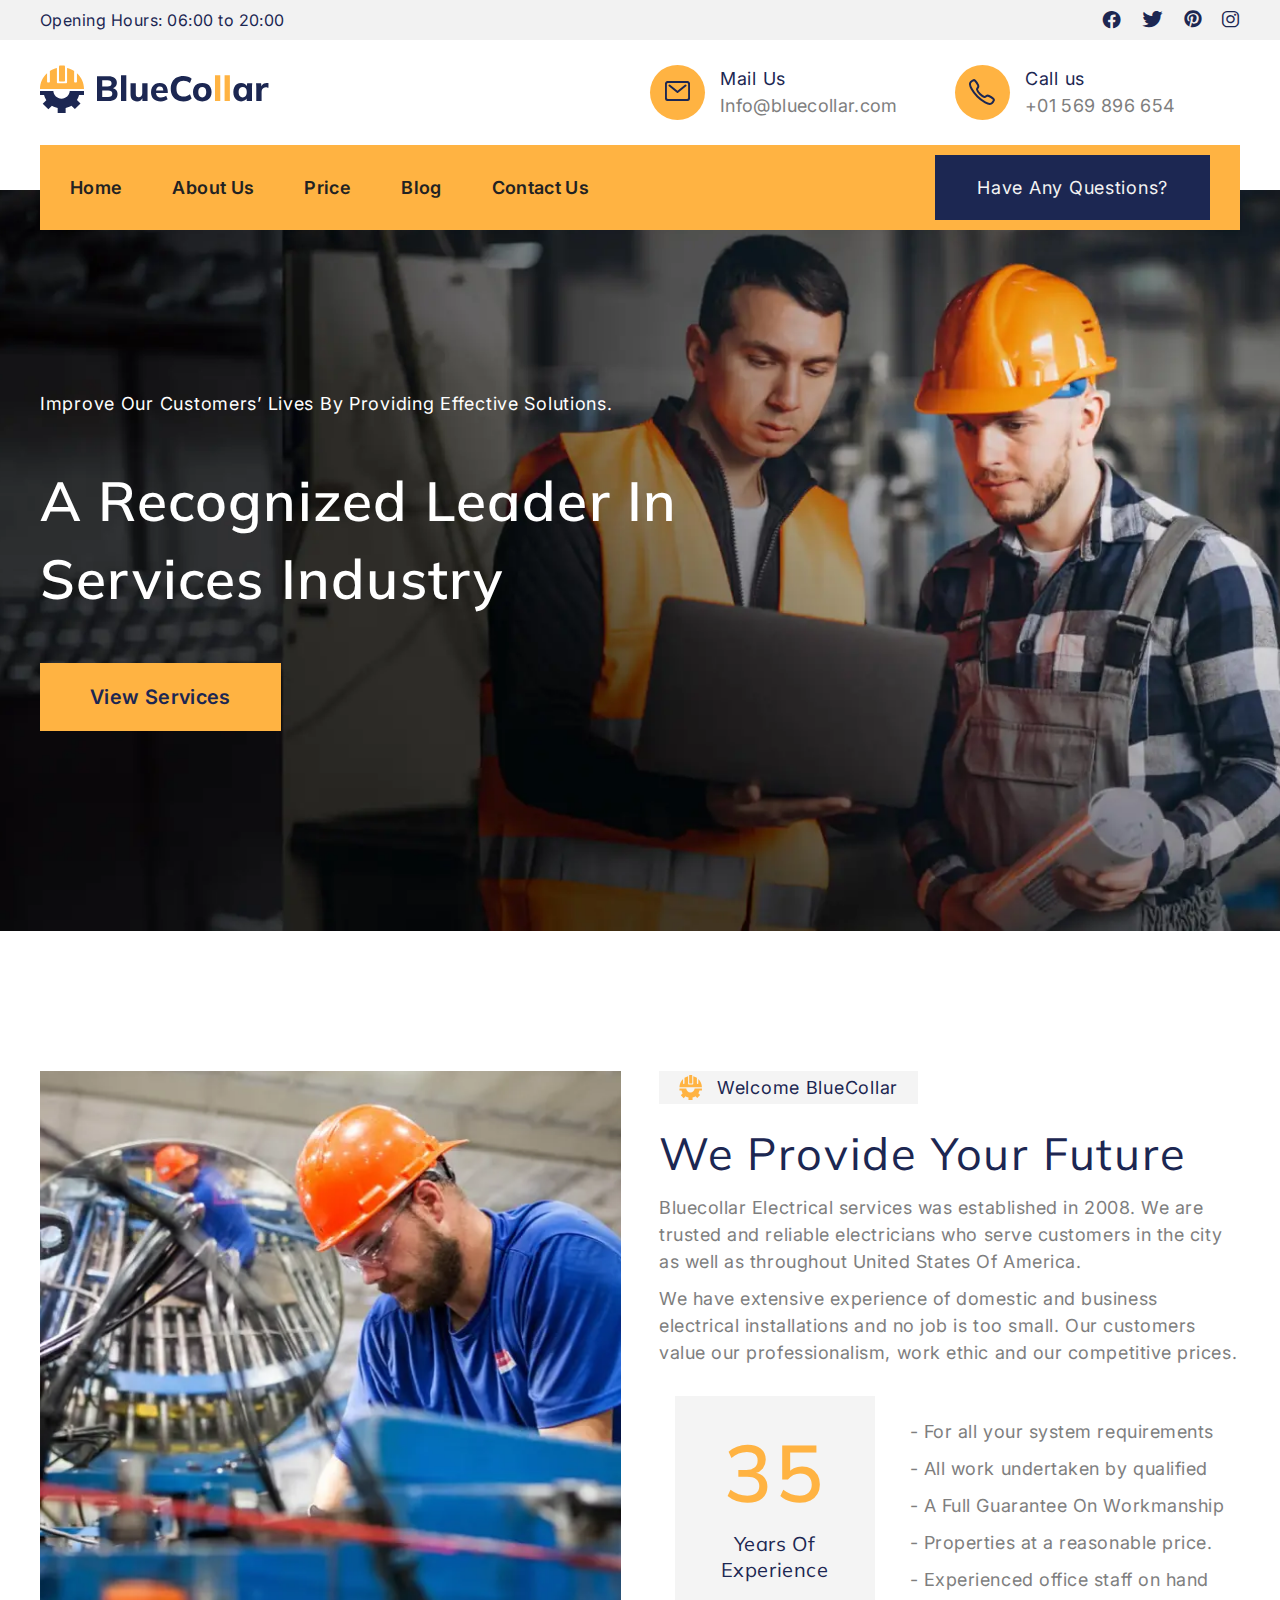
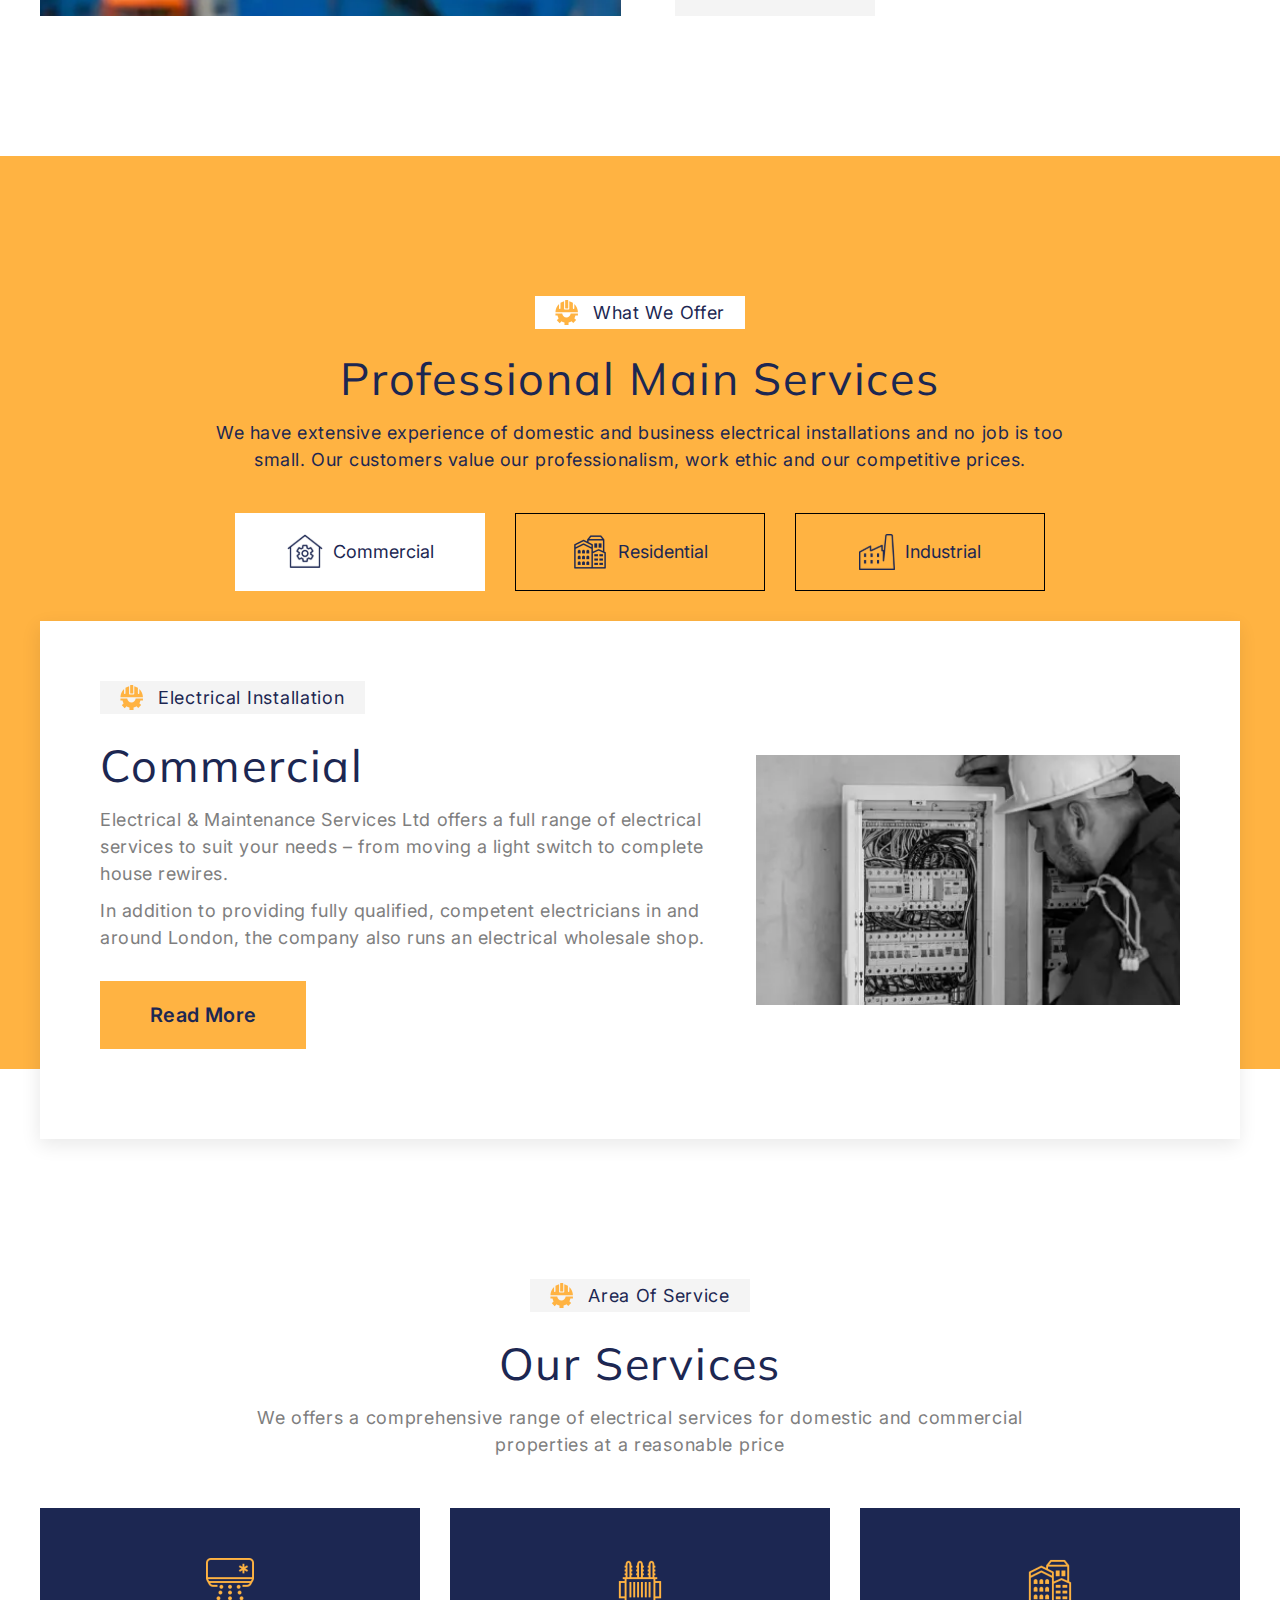
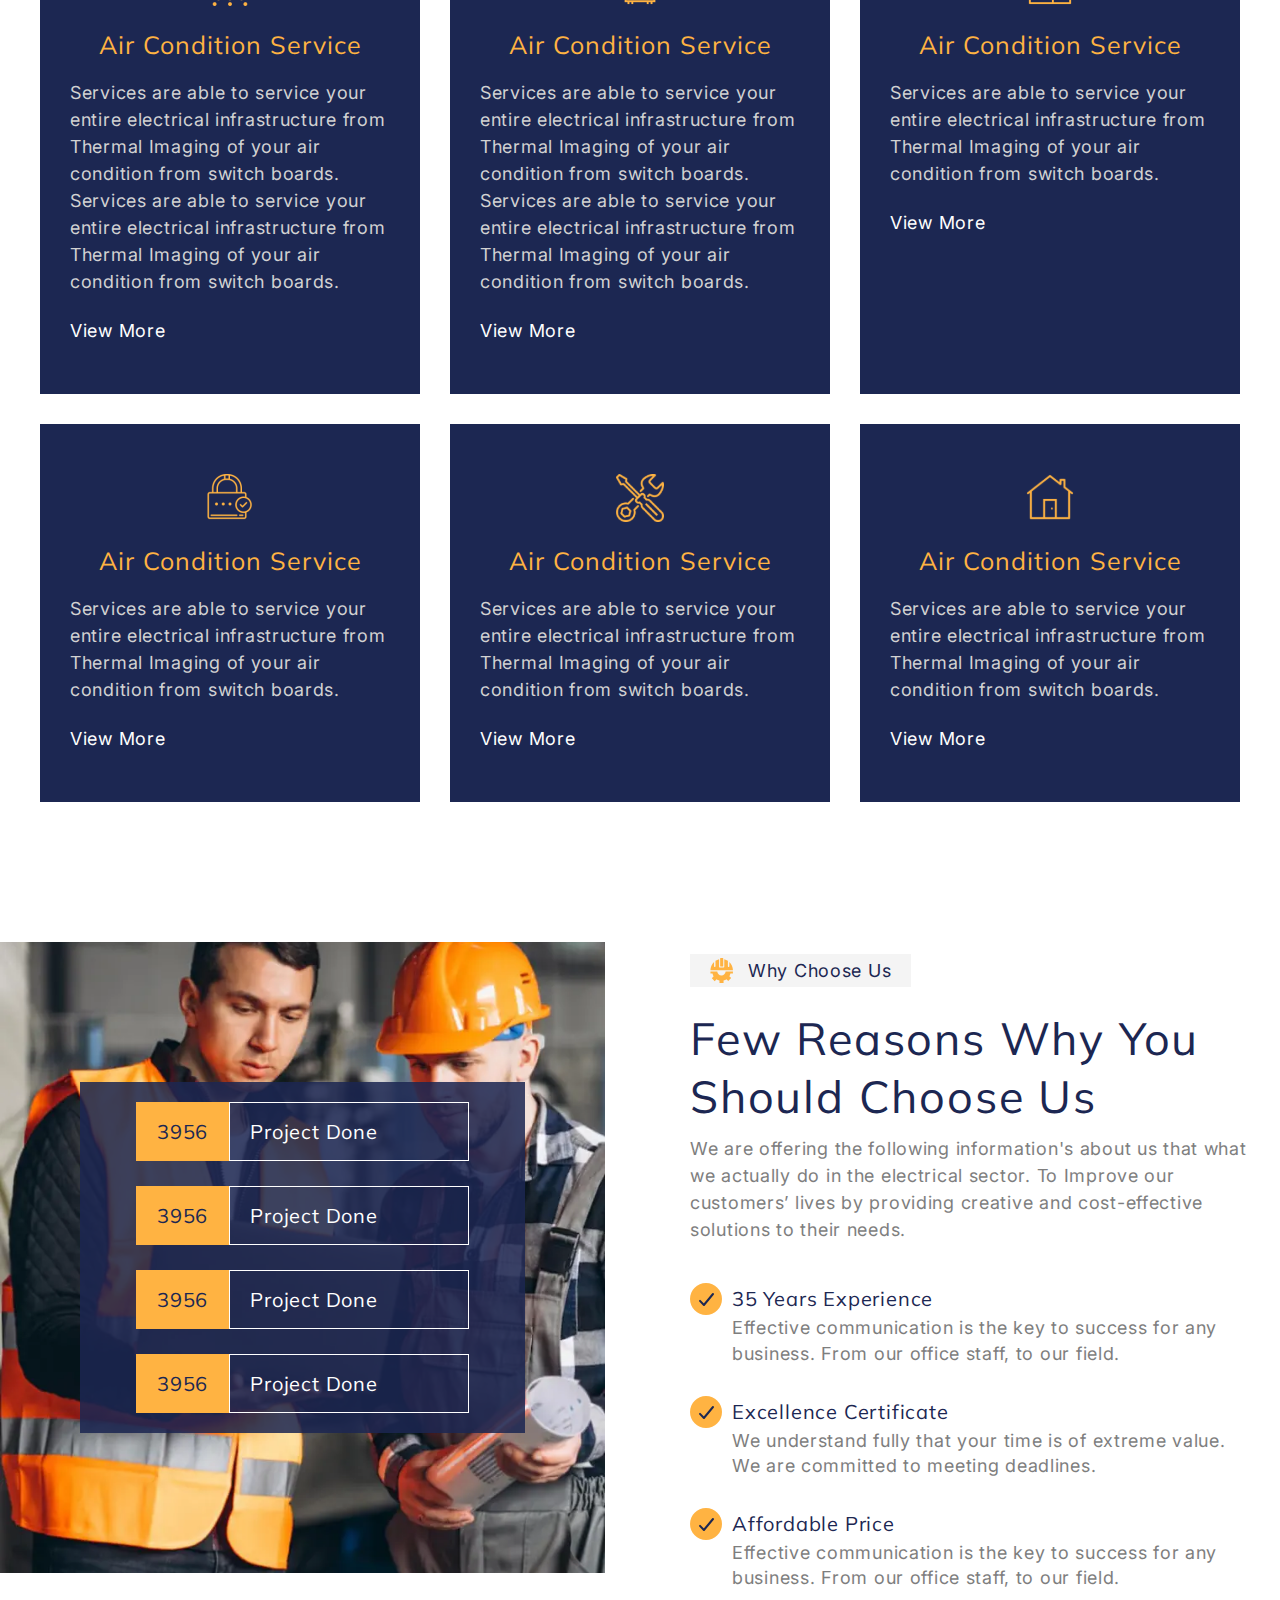
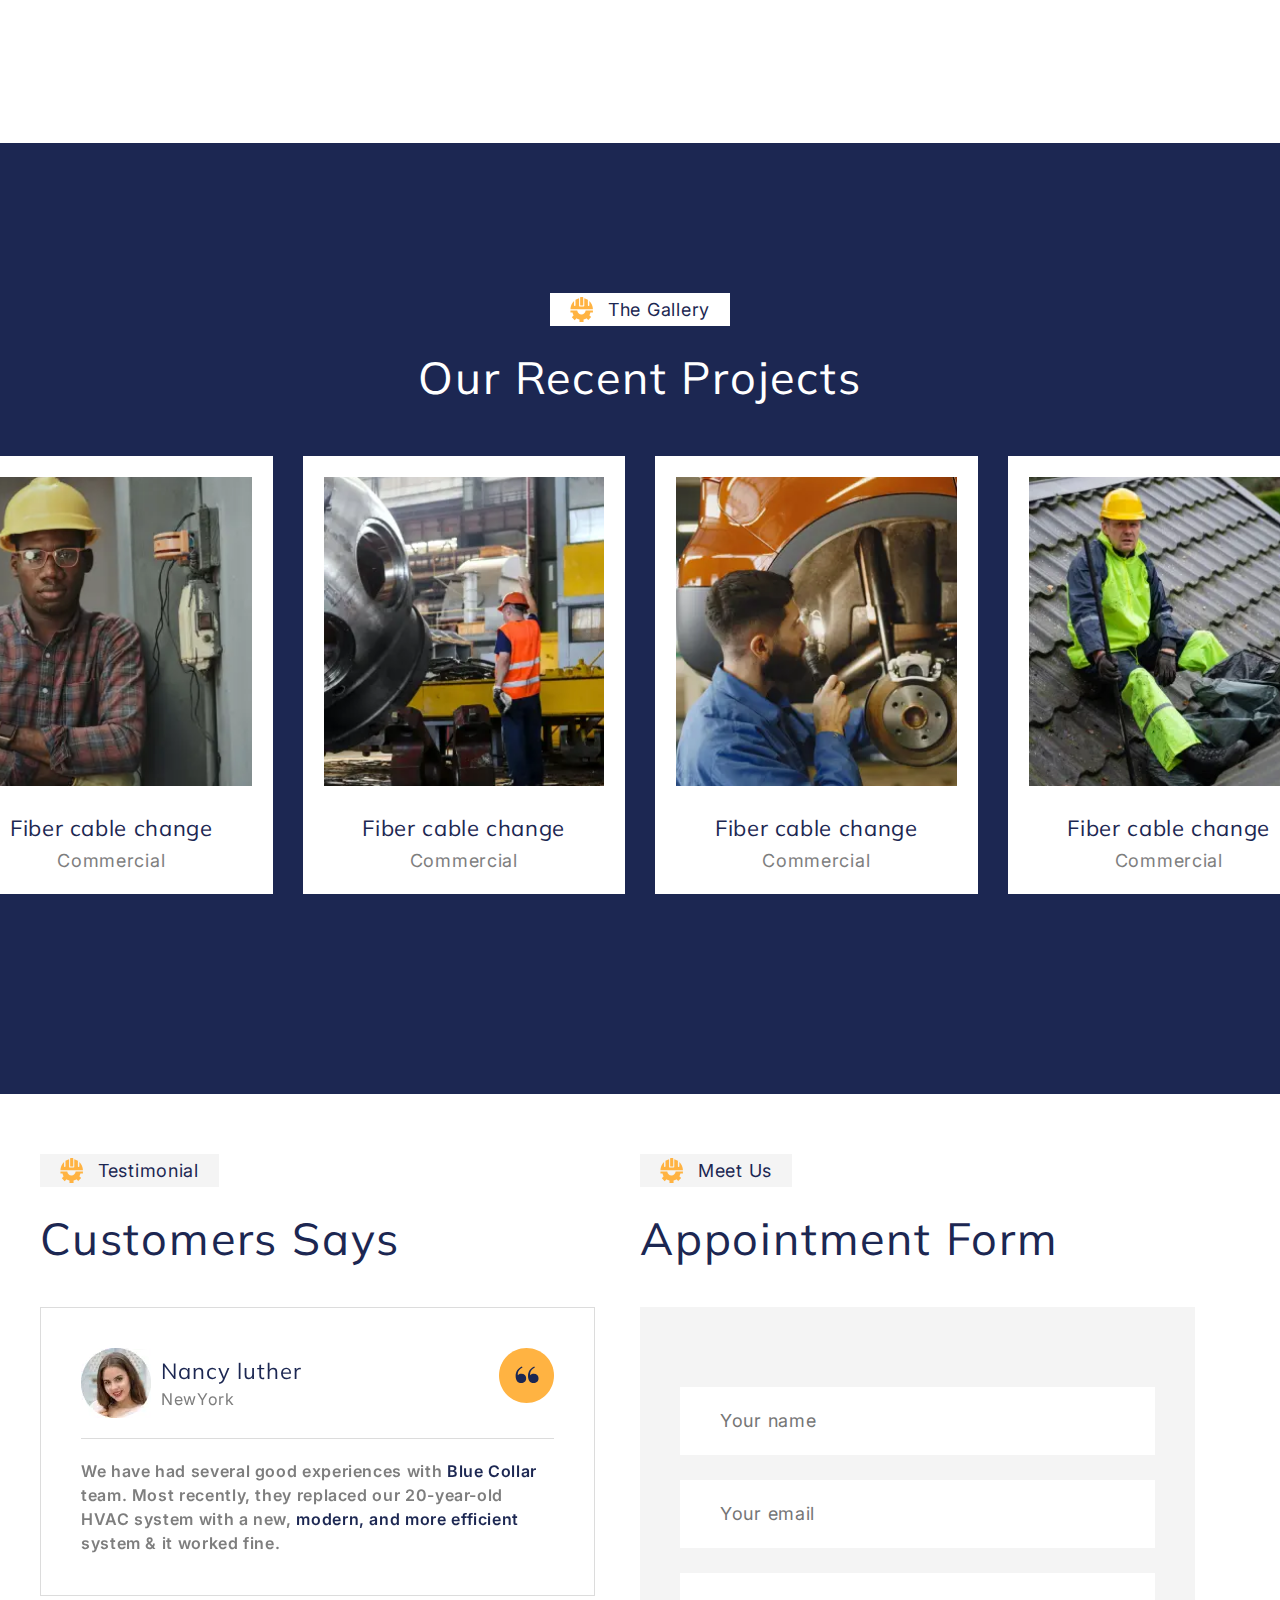
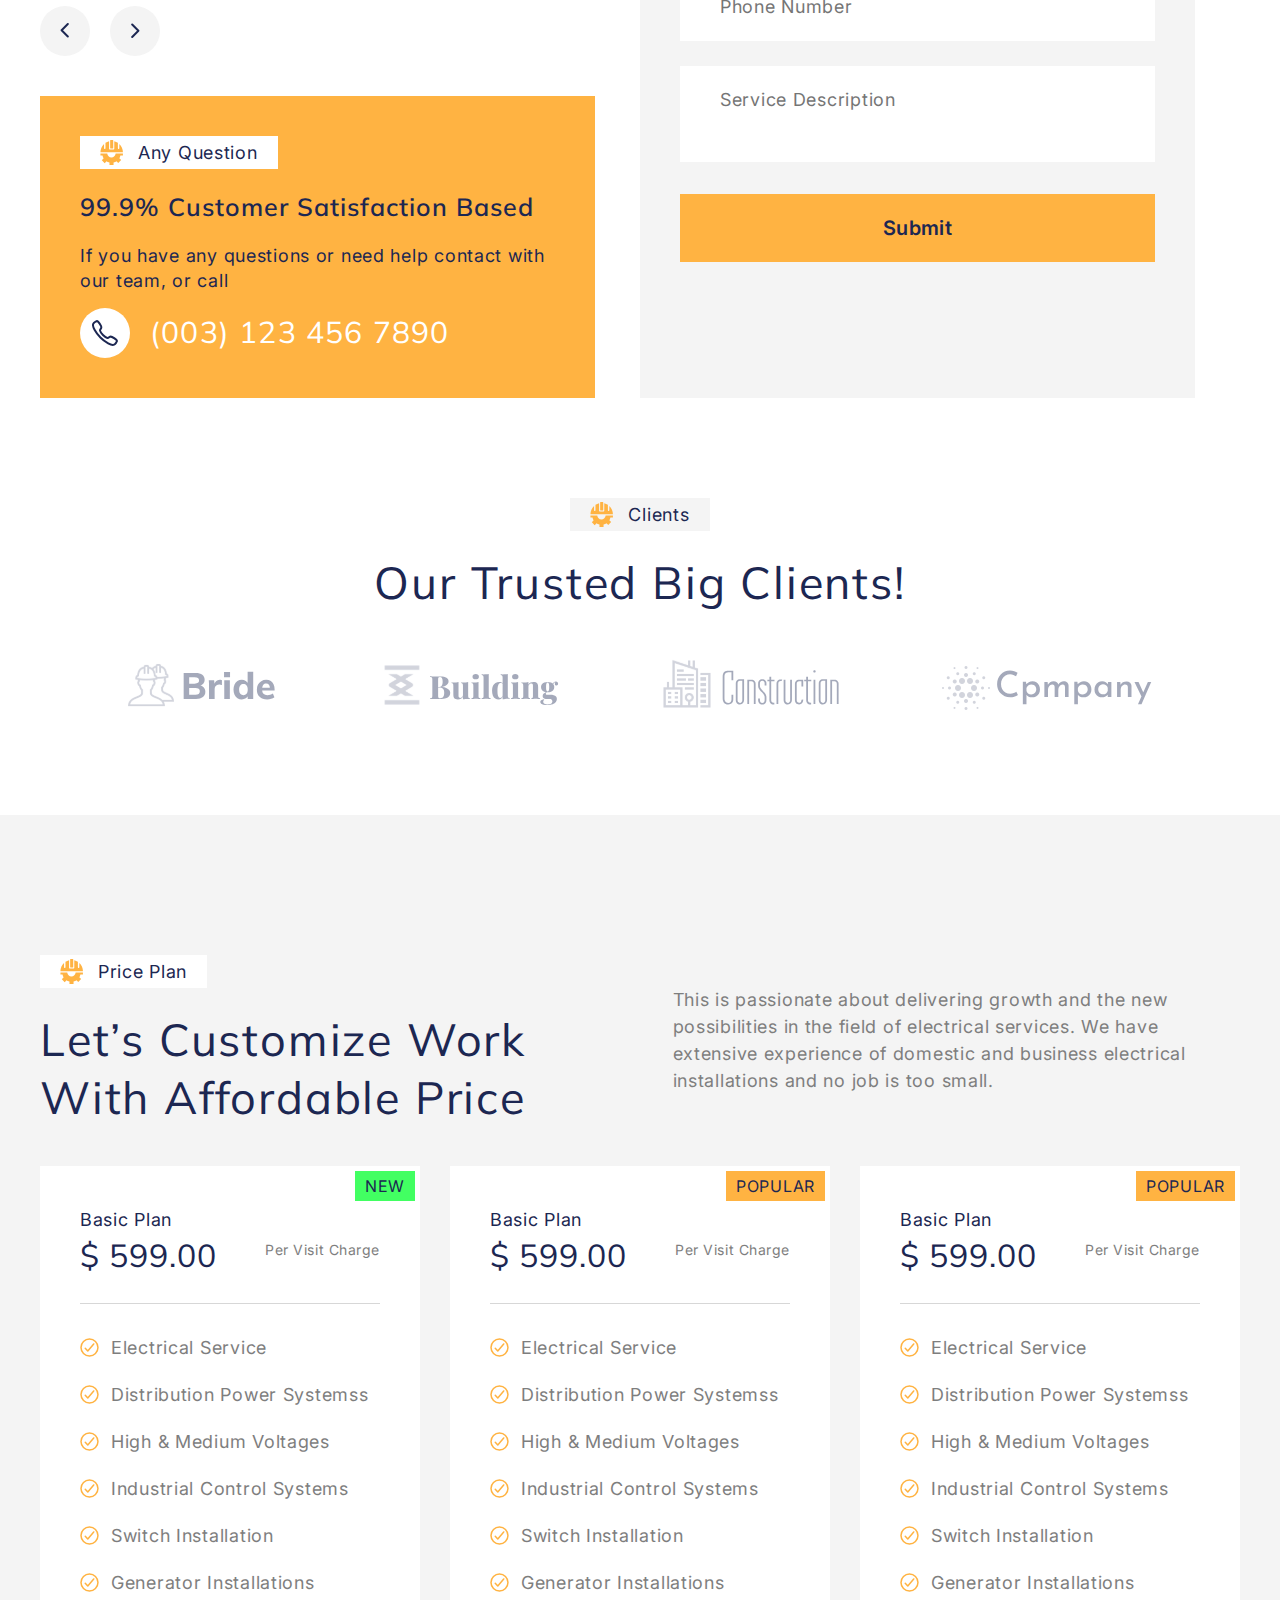
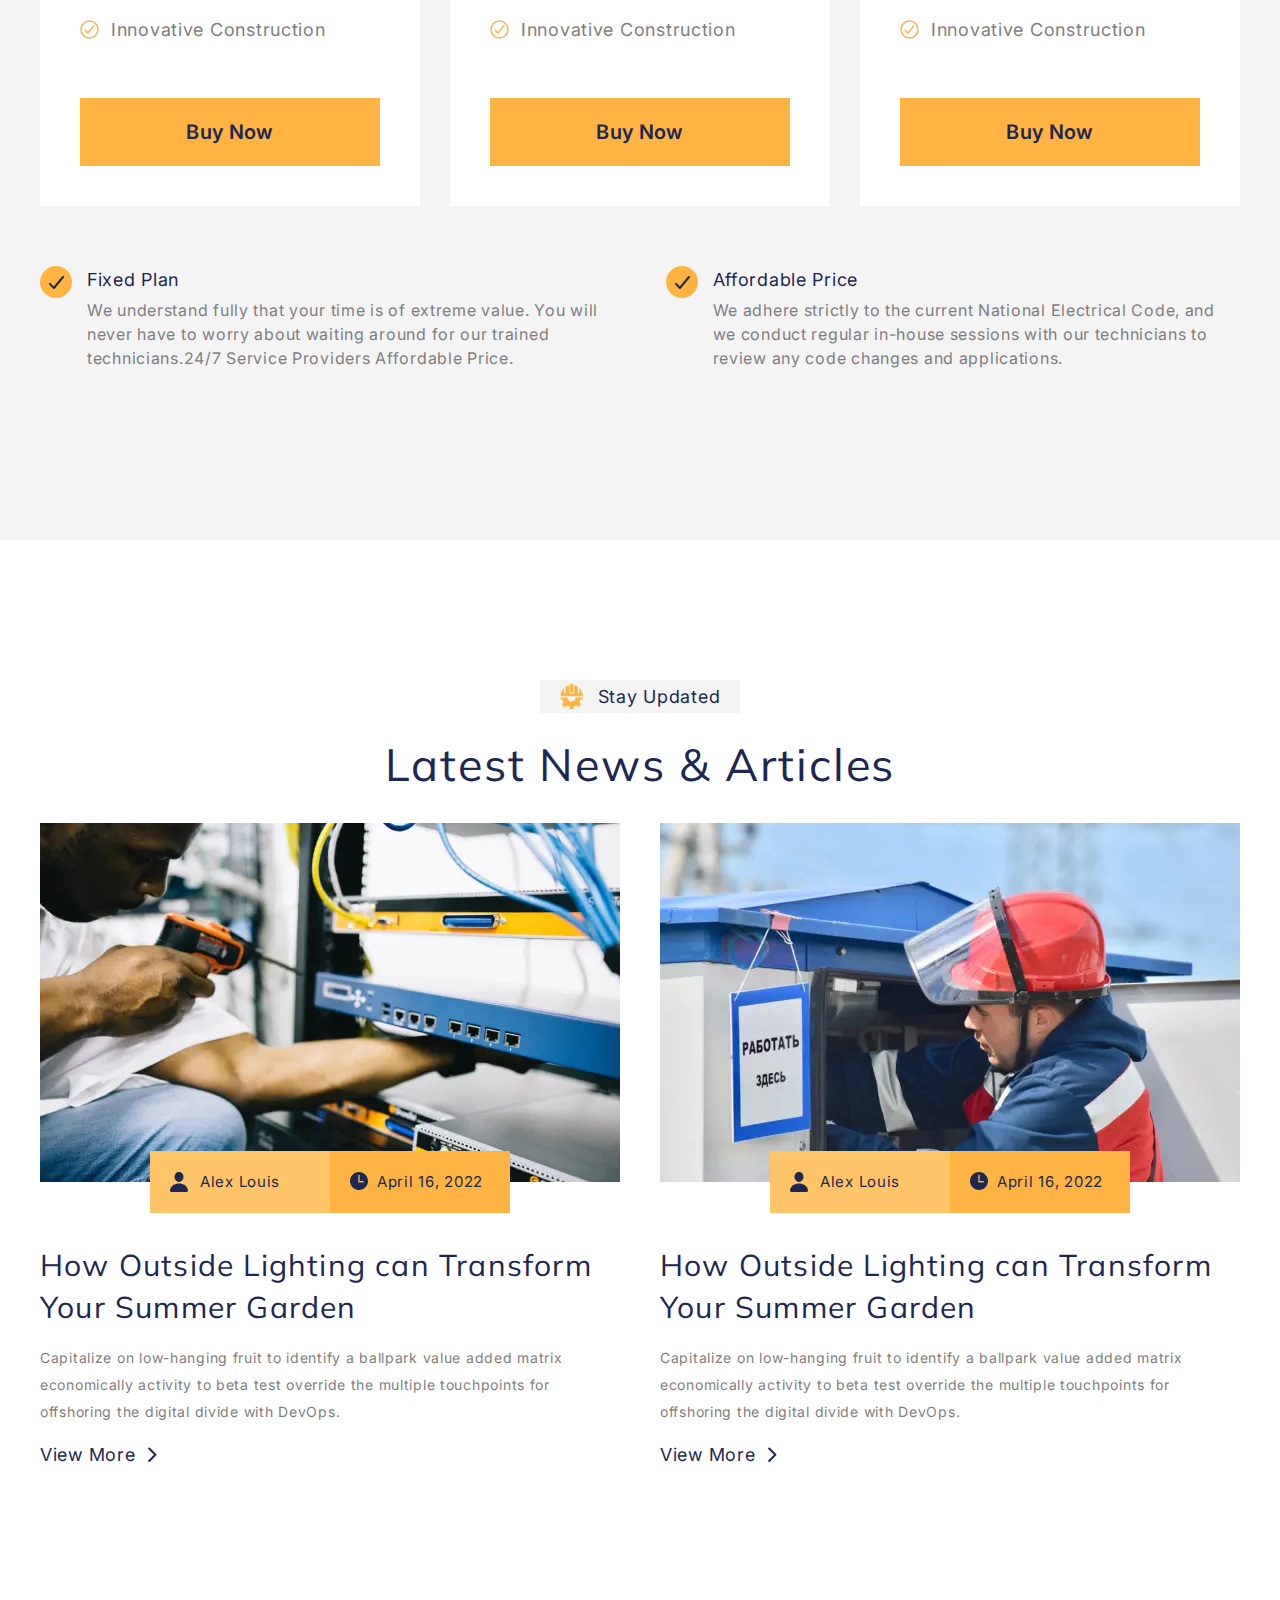
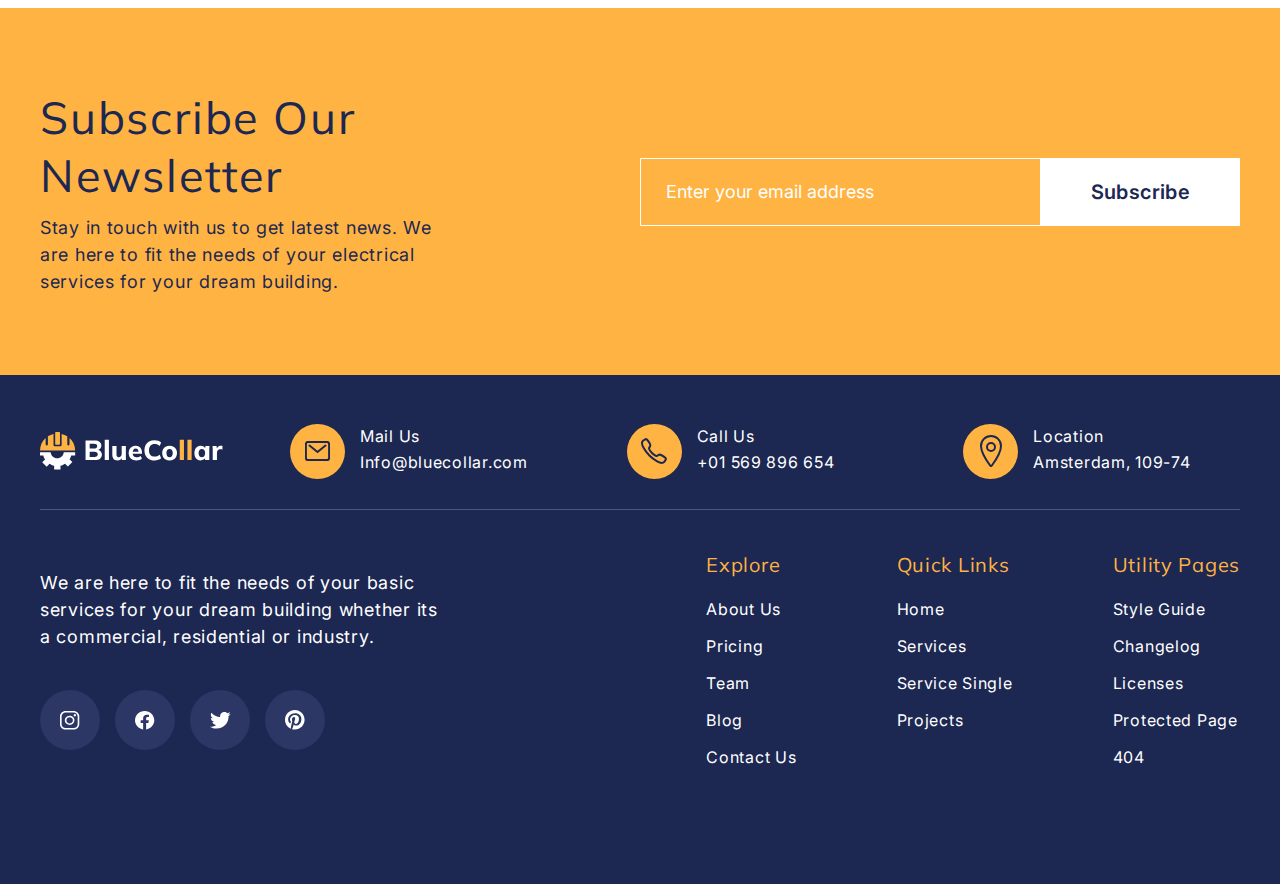
==== home.html @ bfd6f486 "Add files via upload" ====
<!DOCTYPE html>
<html lang="ru">

<head>
	<title>BlueCollar</title>
	<meta charset="UTF-8">
	<meta name="format-detection" content="telephone=no">
	<link rel="stylesheet" href="css/style.min.css?_v=20220722143412">
	<link rel="shortcut icon" href="favicon.ico">
	<!-- <meta name="robots" content="noindex, nofollow"> -->
	<meta name="viewport" content="width=device-width, initial-scale=1.0">
</head>

<body>
	<div class="wrapper">
		<header class="header">
			<div class="header__scroll scroll-header">
				<div class="scroll-header__container">
					<a href="#" class="scroll-header__logo">
						<img src="img/logo2.svg?_v=1658496852711" alt="logo" />
					</a>

					<div class="scroll-header__menu menu">

						<nav class="menu__body">
							<ul class="menu__list">
								<li class="menu__item">
									<a href="#" class="menu__link" data-goto="home">Home</a>
								</li>
								<li class="menu__item">
									<a href="#" class="menu__link" data-goto="about">About Us</a>
								</li>
								<li class="menu__item">
									<a href="#" class="menu__link" data-goto="price">Price</a>
								</li>
								<li class="menu__item">
									<a href="#" class="menu__link" data-goto="blog">Blog</a>
								</li>
								<li class="menu__item">
									<a href="#" class="menu__link" data-goto="contact">Contact Us</a>
								</li>

							</ul>
						</nav>
					</div>
					<button type="button" class="menu__icon icon-menu"> <span></span> </button>
				</div>
			</div>
			<div class="header__top ">
				<div class="header__container">
					<div class="header__worktime">Opening Hours: 06:00 to 20:00</div>
					<div class="header__social social__items">
						<a href="#" class="social__item _icon-face"></a>
						<a href="#" class="social__item _icon-tw"></a>
						<a href="#" class="social__item _icon-pix"></a>
						<a href="#" class="social__item _icon-insta"></a>
					</div>
				</div>
			</div>
			<div class="header__main main-header">
				<div class="main-header__container">
					<div class="main-header__wrap">

						<a href="#" class="main-header__logo">
							<img src="img/logo.svg?_v=1658496852711" alt="logo" />
						</a>

						<div class="main-header__contacts contacts">
							<div class="contacts__block">
								<a href="#" class="contacts__logo contacts__logo_mail"></a>
								<div class="contacts__content">
									<div class="contacts__text ">Mail Us</div>
									<a href="tel:+01569896654" class="contacts__link contacts__link_mail">Info@bluecollar.com</a>
								</div>
							</div>
							<div class="contacts__block">
								<a href="#" class="contacts__logo contacts__logo_phone"></a>
								<div class="contacts__content">
									<div class="contacts__text">Call us</div>
									<a href="tel:+01569896654" class="contacts__link ">+01 569 896 654</a>
								</div>
							</div>
						</div>
					</div>
				</div>
			</div>
			<div class="header__bottom bottom-header">
				<div class="bottom-header__container">
					<div class="bottom-header__wrap">
						<div class="bottom-header__menu menu">

							<span></span>
							</button>
							<nav class="menu__body">
								<ul class="menu__list">
									<li class="menu__item">
										<a href="#" class="menu__link" data-goto="home">Home</a>
									</li>
									<li class="menu__item">
										<a href="#" class="menu__link" data-goto="about">About Us</a>
									</li>
									<li class="menu__item">
										<a href="#" class="menu__link" data-goto="price">Price</a>
									</li>
									<li class="menu__item">
										<a href="#" class="menu__link" data-goto="blog">Blog</a>
									</li>
									<li class="menu__item">
										<a href="#" class="menu__link" data-goto="contact">Contact Us</a>
									</li>

								</ul>
							</nav>
						</div>
						<a href="#" data-goto="questions" class="header__quesions"><span>Have Any Questions?</span></a>
					</div>
				</div>
			</div>
		</header>

		<main class="page">
			<section id="home" class="page__main main">
				<div class="main__content">
					<div class="main__container">
						<div class="main__subtitle">
							Improve our customers’ lives by providing effective solutions.
						</div>
						<h1 class="main__title">
							A recognized leader in services industry
						</h1>
						<a href="#" data-goto="services" class="main__button button">View Services</a>
					</div>
				</div>
				<div class="main__image-ibg">
					<picture><source srcset="img/main.webp" type="image/webp"><img src="img/main.jpg?_v=1658496852711" alt="main image" /></picture>
				</div>
			</section>
			<section id="about" class="page__about about">
				<div class="about__container">
					<div class="about__img">
						<div class="about__image-ibg">
							<picture><source srcset="img/about.webp" type="image/webp"><img src="img/about.jpg?_v=1658496852711" alt="about" /></picture>
						</div>
					</div>
					<div class="about__content">
						<div class="subtitle__center">
							<div class="about__subtitle subtitle">Welcome BlueCollar</div>
						</div>
						<h2 class="about__title title">We Provide Your Future</h2>
						<div class="about__text">
							<p>
								Bluecollar Electrical services was established in 2008. We are
								trusted and reliable electricians who serve customers in the
								city as well as throughout United States Of America.
							</p>
							<p>
								We have extensive experience of domestic and business
								electrical installations and no job is too small. Our
								customers value our professionalism, work ethic and our
								competitive prices.
							</p>
						</div>
						<div class="about__bottom">
							<div class="about__experience">
								<div class="about__year">35</div>
								<div class="about__info">Years Of Experience</div>
							</div>
							<div class="about__advantage advantage">
								<ul class="advantage__list">
									<li class="advantage__item">
										- For all your system requirements
									</li>
									<li class="advantage__item">
										- All work undertaken by qualified
									</li>
									<li class="advantage__item">
										- A Full Guarantee On Workmanship
									</li>
									<li class="advantage__item">
										- Properties at a reasonable price.
									</li>
									<li class="advantage__item">
										- Experienced office staff on hand
									</li>
								</ul>
							</div>
						</div>
					</div>
				</div>
			</section>
			<section id="services" class="page__services services">
				<div class="services__container">
					<div class="subtitle__center">
						<div class="services__subtitle subtitle subtitle_white">
							What We Offer
						</div>
					</div>

					<h2 class="services__title title">Professional Main Services</h2>
					<p class="services__text">
						We have extensive experience of domestic and business electrical
						installations and no job is too small. Our customers value our
						professionalism, work ethic and our competitive prices.
					</p>

					<div data-tabs class="services__content__tabs tabs">
						<nav data-tabs-titles class="tabs__navigation">
							<button type="submit" class="tabs__title _tab-active">
								<img src="img/services/01.svg?_v=1658496852711" alt="" />
								<span>Commercial</span>
							</button>
							<button type="submit" class="tabs__title">
								<img src="img/services/02.svg?_v=1658496852711" alt="" />
								<span>Residential</span>
							</button>
							<button type="submit" class="tabs__title">
								<img src="img/services/03.svg?_v=1658496852711" alt="" />
								<span>Industrial</span>
							</button>
						</nav>
						<div data-tabs-body class="tabs__content">
							<div class="tabs__body tab">
								<div class="tab__content">
									<div class="tab__info">
										<div class="tab__subtitle subtitle">
											Electrical installation
										</div>
										<h3 class="tab__title title">Commercial</h3>
										<div class="tab__text">
											<p>
												Electrical & Maintenance Services Ltd offers a full
												range of electrical services to suit your needs – from
												moving a light switch to complete house rewires.
											</p>
											<p>
												In addition to providing fully qualified, competent
												electricians in and around London, the company also
												runs an electrical wholesale shop.
											</p>
										</div>
										<a href="" class="tab__button button">Read More</a>
									</div>
									<div class="tab__image">
										<div class="tab__image-ibg">
											<picture><source srcset="img/spoller/01.webp" type="image/webp"><img src="img/spoller/01.jpg?_v=1658496852711" alt="Electrical & Maintenance" /></picture>
										</div>
									</div>
								</div>
							</div>
							<div class="tabs__body tab">
								<div class="tab__content">
									<div class="tab__info">
										<div class="tab__subtitle subtitle">
											Electrical installation
										</div>
										<h3 class="tab__title title">Residential</h3>
										<div class="tab__text">
											<p>
												Electrical & Maintenance Services Ltd offers a full
												range of electrical services to suit your needs – from
												moving a light switch to complete house rewires.
											</p>
											<p>
												In addition to providing fully qualified, competent
												electricians in and around London, the company also
												runs an electrical wholesale shop.
											</p>
										</div>
										<a href="" class="tab__button button">Read More</a>
									</div>
									<div class="tab__image">
										<div class="tab__image-ibg">
											<picture><source srcset="img/spoller/02.webp" type="image/webp"><img src="img/spoller/02.jpg?_v=1658496852711" alt="Electrical & Maintenance" /></picture>
										</div>
									</div>
								</div>
							</div>
							<div class="tabs__body tab">
								<div class="tab__content">
									<div class="tab__info">
										<div class="tab__subtitle subtitle">
											Electrical installation
										</div>
										<h3 class="tab__title title">Industrial</h3>
										<div class="tab__text">
											<p>
												Electrical & Maintenance Services Ltd offers a full
												range of electrical services to suit your needs – from
												moving a light switch to complete house rewires.
											</p>
											<p>
												In addition to providing fully qualified, competent
												electricians in and around London, the company also
												runs an electrical wholesale shop.
											</p>
										</div>
										<a href="" class="tab__button button">Read More</a>
									</div>
									<div class="tab__image">
										<div class="tab__image-ibg">
											<picture><source srcset="img/spoller/03.webp" type="image/webp"><img src="img/spoller/03.jpg?_v=1658496852711" alt="Electrical & Maintenance" /></picture>
										</div>
									</div>
								</div>
							</div>
						</div>
					</div>
				</div>
			</section>
			<section class="page__our our">
				<div class="our__container">
					<div class="center">
						<div class="our__subtitle subtitle">Area Of Service</div>
					</div>
					<h2 class="our__title title">Our Services</h2>
					<p class="our__text">
						We offers a comprehensive range of electrical services for
						domestic and commercial properties at a reasonable price
					</p>
					<div class="our__items">
						<div class="our__item item-our">
							<div class="item-our__icon">
								<img src="img/our/01.svg?_v=1658496852711" alt="icon" />
							</div>
							<h3 class="item-our__title">Air condition service</h3>
							<p class="item-our__text">
								Services are able to service your entire electrical
								infrastructure from Thermal Imaging of your air condition from
								switch boards. Services are able to service your entire
								electrical infrastructure from Thermal Imaging of your air
								condition from switch boards.
							</p>
							<a href="#" class="item-our__link">View More</a>
						</div>
						<div class="our__item item-our">
							<div class="item-our__icon">
								<img src="img/our/02.svg?_v=1658496852711" alt="icon" />
							</div>
							<h3 class="item-our__title">Air condition service</h3>
							<p class="item-our__text">
								Services are able to service your entire electrical
								infrastructure from Thermal Imaging of your air condition from
								switch boards. Services are able to service your entire
								electrical infrastructure from Thermal Imaging of your air
								condition from switch boards.
							</p>
							<a href="#" class="item-our__link">View More</a>
						</div>
						<div class="our__item item-our">
							<div class="item-our__icon">
								<img src="img/our/03.svg?_v=1658496852711" alt="icon" />
							</div>
							<h3 class="item-our__title">Air condition service</h3>
							<p class="item-our__text">
								Services are able to service your entire electrical
								infrastructure from Thermal Imaging of your air condition from
								switch boards.
							</p>
							<a href="#" class="item-our__link">View More</a>
						</div>
						<div class="our__item item-our">
							<div class="item-our__icon">
								<img src="img/our/04.svg?_v=1658496852711" alt="icon" />
							</div>
							<h3 class="item-our__title">Air condition service</h3>
							<p class="item-our__text">
								Services are able to service your entire electrical
								infrastructure from Thermal Imaging of your air condition from
								switch boards.
							</p>
							<a href="#" class="item-our__link">View More</a>
						</div>
						<div class="our__item item-our">
							<div class="item-our__icon">
								<img src="img/our/05.svg?_v=1658496852711" alt="icon" />
							</div>
							<h3 class="item-our__title">Air condition service</h3>
							<p class="item-our__text">
								Services are able to service your entire electrical
								infrastructure from Thermal Imaging of your air condition from
								switch boards.
							</p>
							<a href="#" class="item-our__link">View More</a>
						</div>
						<div class="our__item item-our">
							<div class="item-our__icon">
								<img src="img/our/06.svg?_v=1658496852711" alt="icon" />
							</div>
							<h3 class="item-our__title">Air condition service</h3>
							<p class="item-our__text">
								Services are able to service your entire electrical
								infrastructure from Thermal Imaging of your air condition from
								switch boards.
							</p>
							<a href="#" class="item-our__link">View More</a>
						</div>
					</div>
				</div>
			</section>
			<section class="page__reasons reasons">
				<div class="reasons__column">
					<div class="reasons__image-ibg">
						<div class="reasons__achievements achievements">
							<div class="achievements__items">
								<div class="achievements__item">
									<div class="achievements__number">3956</div>
									<div class="achievements__text">Project Done</div>
								</div>
								<div class="achievements__item">
									<div class="achievements__number">3956</div>
									<div class="achievements__text">Project Done</div>
								</div>
								<div class="achievements__item">
									<div class="achievements__number">3956</div>
									<div class="achievements__text">Project Done</div>
								</div>
								<div class="achievements__item">
									<div class="achievements__number">3956</div>
									<div class="achievements__text">Project Done</div>
								</div>
							</div>
						</div>
						<picture><source srcset="img/reasons.webp" type="image/webp"><img src="img/reasons.jpg?_v=1658496852711" alt="image" /></picture>
					</div>
				</div>
				<div class="reasons__column">
					<div class="reasons__content">
						<div class="subtitle__center">
							<div class="reasons__subtitle subtitle">Why Choose Us</div>
						</div>
						<h2 class="reasons__title title">
							Few Reasons Why You Should Choose Us
						</h2>
						<p class="reasons__text">
							We are offering the following information's about us that what
							we actually do in the electrical sector. To Improve our
							customers’ lives by providing creative and cost-effective
							solutions to their needs.
						</p>
						<ul class="reasons__list">
							<li class="reasons__item item-reason">
								<div class="item-reason__image">
									<img src="img/item.svg?_v=1658496852711" alt="" />
								</div>
								<div class="item-reason__content">
									<div class="item-reason__title">35 Years Experience</div>
									<div class="item-reason__text">
										Effective communication is the key to success for any
										business. From our office staff, to our field.
									</div>
								</div>
							</li>
							<li class="reasons__item item-reason">
								<div class="item-reason__image">
									<img src="img/item.svg?_v=1658496852711" alt="" />
								</div>
								<div class="item-reason__content">
									<div class="item-reason__title">Excellence Certificate</div>
									<div class="item-reason__text">
										We understand fully that your time is of extreme value. We
										are committed to meeting deadlines.
									</div>
								</div>
							</li>
							<li class="reasons__item item-reason">
								<div class="item-reason__image">
									<img src="img/item.svg?_v=1658496852711" alt="" />
								</div>
								<div class="item-reason__content">
									<div class="item-reason__title">Affordable Price</div>
									<div class="item-reason__text">
										Effective communication is the key to success for any
										business. From our office staff, to our field.
									</div>
								</div>
							</li>
						</ul>
					</div>
				</div>
			</section>
			<section class="page__projects projects">
				<div class="projects__container">
					<div class="center">
						<div class="projects__subtitle subtitle subtitle_white">
							The Gallery
						</div>
					</div>
					<h2 class="projects__title title">Our Recent Projects</h2>
					<div class="projects__items">
						<div class="projects__item item-project">
							<div class="item-project__image-ibg">
								<picture><source srcset="img/projects/01.webp" type="image/webp"><img src="img/projects/01.jpg?_v=1658496852711" alt="projects" /></picture>
							</div>
							<div class="item-project__content">
								<div class="item-project__title">Fiber cable change</div>
								<div class="item-project__text">Commercial</div>
							</div>
						</div>
						<div class="projects__item item-project">
							<div class="item-project__image-ibg">
								<picture><source srcset="img/projects/02.webp" type="image/webp"><img src="img/projects/02.jpg?_v=1658496852711" alt="projects" /></picture>
							</div>
							<div class="item-project__content">
								<div class="item-project__title">Fiber cable change</div>
								<div class="item-project__text">Commercial</div>
							</div>
						</div>
						<div class="projects__item item-project">
							<div class="item-project__image-ibg">
								<picture><source srcset="img/projects/03.webp" type="image/webp"><img src="img/projects/03.jpg?_v=1658496852711" alt="projects" /></picture>
							</div>
							<div class="item-project__content">
								<div class="item-project__title">Fiber cable change</div>
								<div class="item-project__text">Commercial</div>
							</div>
						</div>
						<div class="projects__item item-project">
							<div class="item-project__image-ibg">
								<picture><source srcset="img/projects/04.webp" type="image/webp"><img src="img/projects/04.jpg?_v=1658496852711" alt="projects" /></picture>
							</div>
							<div class="item-project__content">
								<div class="item-project__title">Fiber cable change</div>
								<div class="item-project__text">Commercial</div>
							</div>
						</div>
					</div>
				</div>
			</section>
			<section id="contact" class="page__actions actions">
				<div class="actions__container">
					<div class="actions__column customers">
						<div class="customers__top">
							<div class="subtitle__center">
								<div class="customers__subtitle subtitle">Testimonial</div>
							</div>
						</div>
						<h2 class="customers__title title">Customers Says</h2>
						<div class="customers__block">
							<div class="customers__slider">
								<div class="customers__swiper">
									<div class="customers__slide slide-customers">
										<div class="slide-customers__top">
											<div class="slide-customers__customer">
												<div class="slide-customers__image">
													<picture><source srcset="img/customers/01.webp" type="image/webp"><img src="img/customers/01.jpg?_v=1658496852711" alt="customers" /></picture>
												</div>
												<div class="slide-customers__info">
													<p class="slide-customers__name">Nancy luther</p>
													<p class="slide-customers__city">NewYork</p>
												</div>
											</div>
											<div class="slide-customers__quotes">
												<img src="img/quotes.svg?_v=1658496852711" alt="quotes" />
											</div>
										</div>
										<div class="slide-customers__text">
											We have had several good experiences with
											<span>Blue Collar</span>
											team. Most recently, they replaced our 20-year-old HVAC
											system with a new,
											<span>modern, and more efficient</span> system & it
											worked fine.
										</div>
									</div>
									<div class="customers__slide slide-customers">
										<div class="slide-customers__top">
											<div class="slide-customers__customer">
												<div class="slide-customers__image">
													<picture><source srcset="img/customers/01.webp" type="image/webp"><img src="img/customers/01.jpg?_v=1658496852711" alt="customers" /></picture>
												</div>
												<div class="slide-customers__info">
													<p class="slide-customers__name">Nancy luther</p>
													<p class="slide-customers__city">NewYork</p>
												</div>
											</div>
											<div class="slide-customers__quotes">
												<img src="img/quotes.svg?_v=1658496852711" alt="quotes" />
											</div>
										</div>
										<div class="slide-customers__text">
											We have had several good experiences with
											<span>Blue Collar</span>
											team. Most recently, they replaced our 20-year-old HVAC
											system with a new,
											<span>modern, and more efficient</span> system & it
											worked fine.
										</div>
									</div>
									<div class="customers__slide slide-customers">
										<div class="slide-customers__top">
											<div class="slide-customers__customer">
												<div class="slide-customers__image">
													<picture><source srcset="img/customers/01.webp" type="image/webp"><img src="img/customers/01.jpg?_v=1658496852711" alt="customers" /></picture>
												</div>
												<div class="slide-customers__info">
													<p class="slide-customers__name">Nancy luther</p>
													<p class="slide-customers__city">NewYork</p>
												</div>
											</div>
											<div class="slide-customers__quotes">
												<img src="img/quotes.svg?_v=1658496852711" alt="quotes" />
											</div>
										</div>
										<div class="slide-customers__text">
											We have had several good experiences with
											<span>Blue Collar</span>
											team. Most recently, they replaced our 20-year-old HVAC
											system with a new,
											<span>modern, and more efficient</span> system & it
											worked fine.
										</div>
									</div>
								</div>
							</div>
							<div class="customers__arrows">
								<div class="customers__arrow customers__arrow_prev">
									<img src="img/arrow.svg?_v=1658496852711" alt="" />
								</div>
								<div class="customers__arrow customers__arrow_next">
									<img src="img/arrow.svg?_v=1658496852711" alt="" />
								</div>
							</div>
						</div>

						<div class="customers__questions questions">
							<div class="subtitle__center">
								<div class="questions__subtitle subtitle subtitle_white">
									Any Question
								</div>
							</div>
							<p class="questions__title">
								99.9% Customer Satisfaction Based
							</p>
							<p class="questions__text">
								If you have any questions or need help contact with our team,
								or call
							</p>
							<a href="tei:0031234567890" class="questions__phone"><span></span> (003) 123 456 7890</a>
						</div>
					</div>
					<div class="actions__column appointment">
						<div class="appointment__top">
							<div class="subtitle__center">
								<div class="appointment__subtitle subtitle">Meet Us</div>
							</div>
						</div>
						<h2 class="appointment__title title">Appointment Form</h2>
						<div class="appointment__form">
							<form action="#">
								<input autocomplete="off" type="text" name="form[]" data-error="Ошибка" placeholder="Your name" class="appointment__input input" />
								<input autocomplete="off" type="email" name="form[]" data-error="Ошибка" placeholder="Your email" class="appointment__input input" />
								<input autocomplete="off" type="tel" name="form[]" data-error="Ошибка" placeholder="Phone Number" class="appointment__input input" />

								<textarea autocomplete="off" name="form[]" placeholder="Service Description" class="appointment__input"></textarea>
								<button type="submit" class="appointment__button button">
									Submit
								</button>
							</form>
						</div>
					</div>
				</div>
			</section>
			<section class="page__clients clients">
				<div class="clients__container">
					<div class="center">
						<div class="clients__subtitle subtitle">Clients</div>
					</div>
					<h2 class="clients__title title">Our Trusted Big Clients!</h2>
					<div class="clients__items">
						<div class="clients__item">
							<img src="img/clients/01.svg?_v=1658496852711" alt="clients" />
						</div>
						<div class="clients__item">
							<img src="img/clients/02.svg?_v=1658496852711" alt="clients" />
						</div>
						<div class="clients__item">
							<img src="img/clients/03.svg?_v=1658496852711" alt="clients" />
						</div>
						<div class="clients__item">
							<img src="img/clients/04.svg?_v=1658496852711" alt="clients" />
						</div>
					</div>
				</div>
			</section>
			<section id="price" class="page__price-plan price-plan">
				<div class="price-plan__container">
					<div class="price-plan__top top-price-plan">
						<div class="top-price-plan__column">
							<div class="subtitle__center">
								<div class="top-price-plan__subtitle subtitle subtitle_white">
									Price Plan
								</div>
							</div>
							<h2 class="top-price-plan__title title">
								Let’s Customize Work With Affordable Price
							</h2>
						</div>
						<div class="top-price-plan__column">
							<p class="top-price-plan__text">
								This is passionate about delivering growth and the new
								possibilities in the field of electrical services. We have
								extensive experience of domestic and business electrical
								installations and no job is too small.
							</p>
						</div>
					</div>
					<div class="price-plan__items">
						<div class="price-plan__item item-price-plan">
							<div class="item-price-plan__lebels">
								<div class="item-price-plan__lebel item-price-plan__lebel_green">
									New
								</div>
							</div>
							<div class="item-price-plan__top">
								<div class="item-price-plan__name">Basic Plan</div>
								<div class="item-price-plan__line">
									<div class="item-price-plan__price">$ 599.00</div>
									<span>Per Visit Charge</span>
								</div>
							</div>
							<ul class="item-price-plan__list">
								<li class="item-price-plan__item">Electrical Service</li>
								<li class="item-price-plan__item">
									Distribution Power Systemss
								</li>
								<li class="item-price-plan__item">High & Medium Voltages</li>
								<li class="item-price-plan__item">
									Industrial Control Systems
								</li>
								<li class="item-price-plan__item">Switch Installation</li>
								<li class="item-price-plan__item">Generator Installations</li>
								<li class="item-price-plan__item">Innovative Construction</li>
							</ul>
							<button class="item-price-plan__button button">Buy Now</button>
						</div>
						<div class="price-plan__item item-price-plan">
							<div class="item-price-plan__lebels">
								<div class="item-price-plan__lebel item-price-plan__lebel_orange">
									Popular
								</div>
							</div>
							<div class="item-price-plan__top">
								<div class="item-price-plan__name">Basic Plan</div>
								<div class="item-price-plan__line">
									<div class="item-price-plan__price">$ 599.00</div>
									<span>Per Visit Charge</span>
								</div>
							</div>
							<ul class="item-price-plan__list">
								<li class="item-price-plan__item">Electrical Service</li>
								<li class="item-price-plan__item">
									Distribution Power Systemss
								</li>
								<li class="item-price-plan__item">High & Medium Voltages</li>
								<li class="item-price-plan__item">
									Industrial Control Systems
								</li>
								<li class="item-price-plan__item">Switch Installation</li>
								<li class="item-price-plan__item">Generator Installations</li>
								<li class="item-price-plan__item">Innovative Construction</li>
							</ul>
							<button class="item-price-plan__button button">Buy Now</button>
						</div>
						<div class="price-plan__item item-price-plan">
							<div class="item-price-plan__lebels">
								<div class="item-price-plan__lebel item-price-plan__lebel_orange">
									Popular
								</div>
							</div>
							<div class="item-price-plan__top">
								<div class="item-price-plan__name">Basic Plan</div>
								<div class="item-price-plan__line">
									<div class="item-price-plan__price">$ 599.00</div>
									<span>Per Visit Charge</span>
								</div>
							</div>
							<ul class="item-price-plan__list">
								<li class="item-price-plan__item">Electrical Service</li>
								<li class="item-price-plan__item">
									Distribution Power Systemss
								</li>
								<li class="item-price-plan__item">High & Medium Voltages</li>
								<li class="item-price-plan__item">
									Industrial Control Systems
								</li>
								<li class="item-price-plan__item">Switch Installation</li>
								<li class="item-price-plan__item">Generator Installations</li>
								<li class="item-price-plan__item">Innovative Construction</li>
							</ul>
							<button class="item-price-plan__button button">Buy Now</button>
						</div>
					</div>
					<div class="price-plan__bottom bottom-price-plan">
						<div class="bottom-price-plan__item">
							<div class="bottom-price-plan__icon">
								<img src="img/item.svg?_v=1658496852711" alt="" />
							</div>
							<div class="bottom-price-plan__content">
								<h4 class="bottom-price-plan__title">Fixed Plan</h4>
								<p class="bottom-price-plan__text">
									We understand fully that your time is of extreme value. You
									will never have to worry about waiting around for our
									trained technicians.24/7 Service Providers Affordable Price.
								</p>
							</div>
						</div>
						<div class="bottom-price-plan__item">
							<div class="bottom-price-plan__icon">
								<img src="img/item.svg?_v=1658496852711" alt="" />
							</div>
							<div class="bottom-price-plan__content">
								<h4 class="bottom-price-plan__title">Affordable Price</h4>
								<p class="bottom-price-plan__text">
									We adhere strictly to the current National Electrical Code,
									and we conduct regular in-house sessions with our
									technicians to review any code changes and applications.
								</p>
							</div>
						</div>
					</div>
				</div>
			</section>
			<section id="blog" class="page__articles articles">
				<div class="articles__container">
					<div class="center">
						<div class="articles__subtitle subtitle">Stay Updated</div>
					</div>
					<h2 class="articles__title title">Latest News & Articles</h2>
					<div class="articles__items">
						<div class="articles__item item-article">
							<div class="item-article__image-ibg">
								<picture><source srcset="img/articles/01.webp" type="image/webp"><img src="img/articles/01.jpg?_v=1658496852711" alt="article" /></picture>
							</div>
							<div class="item-article__info">
								<div class="item-article__name"><span>Alex Louis</span></div>
								<div class="item-article__date">
									<span>April 16, 2022</span>
								</div>
							</div>
							<div class="item-article__content">
								<div class="item-article__title">
									How Outside Lighting can Transform Your Summer Garden
								</div>
								<p class="item-article__text">
									Capitalize on low-hanging fruit to identify a ballpark value
									added matrix economically activity to beta test override the
									multiple touchpoints for offshoring the digital divide with
									DevOps.
								</p>
								<a href="#" class="item-article__link">View More</a>
							</div>
						</div>
						<div class="articles__item item-article">
							<div class="item-article__image-ibg">
								<picture><source srcset="img/articles/02.webp" type="image/webp"><img src="img/articles/02.jpg?_v=1658496852711" alt="article" /></picture>
							</div>
							<div class="item-article__info">
								<div class="item-article__name"><span>Alex Louis</span></div>
								<div class="item-article__date">
									<span>April 16, 2022</span>
								</div>
							</div>
							<div class="item-article__content">
								<div class="item-article__title">
									How Outside Lighting can Transform Your Summer Garden
								</div>
								<p class="item-article__text">
									Capitalize on low-hanging fruit to identify a ballpark value
									added matrix economically activity to beta test override the
									multiple touchpoints for offshoring the digital divide with
									DevOps.
								</p>
								<a href="#" class="item-article__link">View More</a>
							</div>
						</div>
					</div>
				</div>
			</section>
			<section id="questions" class="page__subscribe subscribe">
				<div class="subscribe__container">
					<div class="subscribe__content">
						<h2 class="subscribe__title title">Subscribe Our Newsletter</h2>
						<p class="subscribe__text">
							Stay in touch with us to get latest news. We are here to fit the
							needs of your electrical services for your dream building.
						</p>
					</div>
					<div class="subscribe__form">
						<form action="#" class="form">
							<input autocomplete="off" type="text" name="form[]" data-error="Ошибка" placeholder="Enter your email address" class="subscribe__input input" />
							<button type="submit" class="subscribe__button button button_white">
								Subscribe
							</button>
						</form>
					</div>
				</div>
			</section>
		</main>
		<footer class="footer">
			<div class="footer__container">
				<div class="footer__top">
					<a href="#" class="footer__logo">
						<img src="img/logo2.svg?_v=1658496852711" alt="" />
					</a>
					<div class="footer__contacts">
						<div class="footer__contact contact-footer">
							<a href="#" class="contact-footer__image">
								<img src="img/mail.svg?_v=1658496852711" alt="" />
							</a>
							<div class="contact-footer__info">
								<div class="contact-footer__text">Mail Us</div>
								<a href="#" class="contact-footer__link">Info@bluecollar.com</a>
							</div>
						</div>
						<div class="footer__contact contact-footer">
							<a href="#" class="contact-footer__image">
								<img src="img/phone.svg?_v=1658496852711" alt="" />
							</a>
							<div class="contact-footer__info">
								<div class="contact-footer__text">Call Us</div>
								<a href="#" class="contact-footer__link">+01 569 896 654</a>
							</div>
						</div>
						<div class="footer__contact contact-footer">
							<a href="#" class="contact-footer__image">
								<img src="img/local.svg?_v=1658496852711" alt="" />
							</a>
							<div class="contact-footer__info">
								<div class="contact-footer__text">Location</div>
								<a href="#" class="contact-footer__link">Amsterdam, 109-74</a>
							</div>
						</div>
					</div>
				</div>
				<div class="footer__content">
					<div class="footer__social social-footer">
						<div class="social-footer__text">
							We are here to fit the needs of your basic services for your dream
							building whether its a commercial, residential or industry.
						</div>
						<div class="social-footer__items">
							<a href="#" class="social-footer__item">
								<img src="img/social/01.svg?_v=1658496852711" alt="" />
							</a>
							<a href="#" class="social-footer__item">
								<img src="img/social/02.svg?_v=1658496852711" alt="" />
							</a>
							<a href="#" class="social-footer__item">
								<img src="img/social/03.svg?_v=1658496852711" alt="" />
							</a>
							<a href="#" class="social-footer__item">
								<img src="img/social/04.svg?_v=1658496852711" alt="" />
							</a>
						</div>
					</div>
					<div class="footer__menu">
						<div class="footer__column">
							<div class="footer__title">Explore</div>
							<ul class="footer__list">
								<li class="footer__item">
									<a href="#" class="footer__link">About Us</a>
								</li>
								<li class="footer__item">
									<a href="#" class="footer__link">Pricing</a>
								</li>
								<li class="footer__item">
									<a href="#" class="footer__link">Team</a>
								</li>
								<li class="footer__item">
									<a href="#" class="footer__link">Blog</a>
								</li>
								<li class="footer__item">
									<a href="#" class="footer__link">Contact Us</a>
								</li>
							</ul>
						</div>
						<div class="footer__column">
							<div class="footer__title">Quick Links</div>
							<ul class="footer__list">
								<li class="footer__item">
									<a href="#" class="footer__link">Home</a>
								</li>
								<li class="footer__item">
									<a href="#" class="footer__link">Services</a>
								</li>
								<li class="footer__item">
									<a href="#" class="footer__link">Service Single</a>
								</li>
								<li class="footer__item">
									<a href="#" class="footer__link">Projects</a>
								</li>
							</ul>
						</div>
						<div class="footer__column">
							<div class="footer__title">Utility Pages</div>
							<ul class="footer__list">
								<li class="footer__item">
									<a href="#" class="footer__link">Style Guide</a>
								</li>
								<li class="footer__item">
									<a href="#" class="footer__link">Changelog</a>
								</li>
								<li class="footer__item">
									<a href="#" class="footer__link">Licenses</a>
								</li>
								<li class="footer__item">
									<a href="#" class="footer__link">Protected Page</a>
								</li>
								<li class="footer__item">
									<a href="#" class="footer__link">404</a>
								</li>
							</ul>
						</div>
					</div>
				</div>
			</div>
		</footer>

	</div>
	<!-- 
<div id="popup" aria-hidden="true" class="popup">
	<div class="popup__wrapper">
		<div class="popup__content">
			<button data-close type="button" class="popup__close">Закрыть</button>
			<div class="popup__text">
			</div>
		</div>
	</div>
</div>
 -->
	<script src="js/app.min.js?_v=20220722143412"></script>
</body>

</html>
---- css/style.min.css ----
@charset "UTF-8";@import url(https://fonts.googleapis.com/css?family=Inter:regular,600&display=swap);@import url(https://fonts.googleapis.com/css?family=Mulish:regular,600&display=swap);@font-face{font-family:icons;font-display:swap;src:url(../fonts/icons.woff2) format("woff2"),url(../fonts/icons.woff) format("woff");font-weight:400;font-style:normal}[class*=_icon-]:before{font-family:icons;font-style:normal;font-weight:400;font-variant:normal;text-transform:none;line-height:1;-webkit-font-smoothing:antialiased;-moz-osx-font-smoothing:grayscale}[class*=_icon-]:before{display:block}._icon-face:before{content:"\e900"}._icon-gear:before{content:"\e901"}._icon-gear2:before{content:"\e902"}._icon-insta:before{content:"\e903"}._icon-local:before{content:"\e904"}._icon-mail:before{content:"\e905"}._icon-person:before{content:"\e906"}._icon-phone:before{content:"\e907"}._icon-pix:before{content:"\e908"}._icon-quote:before{content:"\e909"}._icon-text:before{content:"\e90a"}._icon-tick:before{content:"\e90b"}._icon-time:before{content:"\e90c"}._icon-tw:before{content:"\e90d"}*{padding:0;margin:0;border:0}*,:after,:before{-webkit-box-sizing:border-box;box-sizing:border-box}body,html{height:100%;min-width:320px}body{color:#1c2752;line-height:1;font-family:Inter,sans-serif;font-size:1.125rem;-ms-text-size-adjust:100%;-moz-text-size-adjust:100%;-webkit-text-size-adjust:100%;-webkit-font-smoothing:antialiased;-moz-osx-font-smoothing:grayscale}button,input,textarea{font-family:Inter,sans-serif;font-size:inherit}button{cursor:pointer;color:inherit;background-color:inherit}a{color:inherit}a:link,a:visited{text-decoration:none}a:hover{text-decoration:none}ul li{list-style:none}img{vertical-align:top}h1,h2,h3,h4,h5,h6{font-weight:inherit;font-size:inherit}.lock body{overflow:hidden;-ms-touch-action:none;touch-action:none}.wrapper{min-height:100%;display:-webkit-box;display:-ms-flexbox;display:flex;-webkit-box-orient:vertical;-webkit-box-direction:normal;-ms-flex-direction:column;flex-direction:column;overflow:hidden}.wrapper>main{-webkit-box-flex:1;-ms-flex:1 1 auto;flex:1 1 auto}.wrapper>*{min-width:0}[class*=__container]{max-width:75rem;-webkit-box-sizing:content-box;box-sizing:content-box;margin:0 auto;padding:0 .9375rem}.button{position:relative;z-index:3;display:-webkit-inline-box;display:-ms-inline-flexbox;display:inline-flex;padding:1.1875rem 3.125rem;line-height:1.5;letter-spacing:.36px;color:#1c2752;background-color:#ffb342;-webkit-transition:all .3s ease 0s;-o-transition:all .3s ease 0s;transition:all .3s ease 0s;-webkit-box-pack:center;-ms-flex-pack:center;justify-content:center;-webkit-box-align:center;-ms-flex-align:center;align-items:center;font-weight:600}.button._fw{width:100%}input[type=email],input[type=tel],input[type=text],textarea{-webkit-appearance:none;-moz-appearance:none;appearance:none}input[type=email]:focus,input[type=tel]:focus,input[type=text]:focus,textarea:focus{outline:0}.input{border-radius:0!important;width:100%;display:block;padding:0 20px}textarea.input{resize:none;padding:0 0}[class*=-ibg] img{position:absolute;width:100%;height:100%;top:0;left:0;-o-object-fit:cover;object-fit:cover}[class*=-ibg_contain] img{-o-object-fit:contain;object-fit:contain}.subtitle{line-height:1.5;letter-spacing:.04em;text-transform:capitalize;color:#1c2752;position:relative;padding:.1875rem 1.25rem;z-index:3;display:-webkit-inline-box;display:-ms-inline-flexbox;display:inline-flex;text-align:center;-webkit-box-align:center;-ms-flex-align:center;align-items:center;gap:.9375rem;background:#f4f4f4}.subtitle::before{content:"";background:url(../img/subtitle.svg) 0 0 no-repeat;width:1.4375rem;height:1.6875rem}.subtitle_white{background-color:#fff}.title{font-family:Mulish;font-size:2.8125rem;line-height:1.2888888889;letter-spacing:.04em;color:#1c2752}body{line-height:1.5;letter-spacing:.04em}.center{display:-webkit-box;display:-ms-flexbox;display:flex;-webkit-box-pack:center;-ms-flex-pack:center;justify-content:center;-webkit-box-align:center;-ms-flex-align:center;align-items:center}.icon-menu{display:none}._header-scroll .header__scroll{position:fixed;display:block;width:100%;background:#1c2752;color:#fff;z-index:5}._header-scroll .menu__link{color:#fff;-webkit-transition:all .3s ease 0s;-o-transition:all .3s ease 0s;transition:all .3s ease 0s}._header-scroll .bottom-header{opacity:0;visibility:hidden;-webkit-transform:translate(0,-100%);-ms-transform:translate(0,-100%);transform:translate(0,-100%)}.header__scroll{padding:1.25rem 0;display:none}.scroll-header__container{display:-webkit-box;display:-ms-flexbox;display:flex;-webkit-box-align:center;-ms-flex-align:center;align-items:center;-webkit-box-pack:justify;-ms-flex-pack:justify;justify-content:space-between}.scroll-header__logo{-webkit-box-flex:0;-ms-flex:0 1 15.625rem;flex:0 1 15.625rem}.scroll-header__logo img{width:100%;height:100%}.menu-open .scroll-header .menu__body{top:0}.header{position:relative;z-index:7}.header__top{background:#f2f2f2}.header__worktime{line-height:1.25;letter-spacing:.03em;color:#1c2752}.header__quesions{background-color:#1c2752;display:-webkit-box;display:-ms-flexbox;display:flex;-webkit-box-pack:center;-ms-flex-pack:center;justify-content:center;-webkit-box-align:center;-ms-flex-align:center;align-items:center;padding:1.1875rem 2.625rem;-webkit-transition:all .3s ease 0s;-o-transition:all .3s ease 0s;transition:all .3s ease 0s}.header__quesions span{white-space:nowrap;line-height:150%;letter-spacing:.04em;color:#f4f4f4}.header__container{display:-webkit-box;display:-ms-flexbox;display:flex;-webkit-box-pack:justify;-ms-flex-pack:justify;justify-content:space-between;gap:.9375rem;padding:.625rem .9375rem}.social__items{display:-webkit-box;display:-ms-flexbox;display:flex;-webkit-transition:all .3s ease 0s;-o-transition:all .3s ease 0s;transition:all .3s ease 0s}.main-header__wrap{display:-webkit-box;display:-ms-flexbox;display:flex;gap:.625rem}.main-header__logo{-webkit-box-flex:0;-ms-flex:0 0 50%;flex:0 0 50%}.main-header__logo img{max-width:100%}.bottom-header{-webkit-transition:all .3s ease 0s;-o-transition:all .3s ease 0s;transition:all .3s ease 0s}.bottom-header__wrap{background:#ffb342;padding:.625rem 1.875rem;display:-webkit-box;display:-ms-flexbox;display:flex;gap:.9375rem;-webkit-box-pack:justify;-ms-flex-pack:justify;justify-content:space-between;-webkit-box-align:center;-ms-flex-align:center;align-items:center}.menu__list{display:-webkit-box;display:-ms-flexbox;display:flex;-ms-flex-wrap:wrap;flex-wrap:wrap;-webkit-box-pack:space-evenly;-ms-flex-pack:space-evenly;justify-content:space-evenly;row-gap:.3125rem}.menu__link{font-weight:600;line-height:1.6666666667;letter-spacing:.36px;color:#222;-webkit-transition:all .3s ease 0s;-o-transition:all .3s ease 0s;transition:all .3s ease 0s}.contacts{-webkit-box-flex:0;-ms-flex:0 0 50%;flex:0 0 50%;display:-webkit-box;display:-ms-flexbox;display:flex;gap:.3125rem}.contacts .contacts__block{display:-webkit-box;display:-ms-flexbox;display:flex;-webkit-box-flex:1;-ms-flex:1 0 50%;flex:1 0 50%}.contacts__logo{-webkit-box-flex:0;-ms-flex:0 0 3.4375rem;flex:0 0 3.4375rem;height:3.4375rem;background:#ffb342;border-radius:50%;display:-webkit-box;display:-ms-flexbox;display:flex;-webkit-box-pack:center;-ms-flex-pack:center;justify-content:center;-webkit-box-align:center;-ms-flex-align:center;align-items:center;margin-right:.9375rem}.contacts__logo_phone::before{content:"";background:url(../img/phone.svg) 0 0 no-repeat;width:1.6875rem;height:1.6875rem}.contacts__logo_mail::before{content:"";background:url(../img/mail.svg) 0 0 no-repeat;width:1.625rem;height:1.4375rem}.contacts__content{-webkit-box-flex:1;-ms-flex:1 1 100%;flex:1 1 100%}.contacts__text{line-height:1.5;white-space:nowrap}.contacts__link{display:block;white-space:nowrap;line-height:1.5;letter-spacing:.36px;color:#7e7e7e}.footer{background:#1c2752;color:#fff;padding-top:calc(2.5rem + .625 * (((100vw - 20rem))/ ((70))));padding-bottom:calc(2.5rem + 2.5 * (((100vw - 20rem))/ ((70))))}.footer__top{padding-bottom:1.875rem;border-bottom:.0625rem solid #4b557d}.footer__logo{display:block;margin-bottom:1.875rem}.footer__logo img{width:100%;height:100%}.footer__contacts{-webkit-box-flex:1;-ms-flex:1 1 auto;flex:1 1 auto;display:-webkit-box;display:-ms-flexbox;display:flex;gap:3.125rem}.footer__content{padding:2.5rem 0}.footer__social{margin-bottom:1.875rem}.footer__menu{display:-webkit-box;display:-ms-flexbox;display:flex}.footer__title{font-family:Mulish;color:#ffb342}.footer__title:not(:last-child){margin-bottom:.9375rem}.footer__item:not(:last-child){margin-bottom:.625rem}.contact-footer{display:-webkit-box;display:-ms-flexbox;display:flex;gap:.9375rem}.contact-footer__image{-webkit-box-flex:0;-ms-flex:0 0 3.4375rem;flex:0 0 3.4375rem;height:3.4375rem;background:#ffb342;display:-webkit-box;display:-ms-flexbox;display:flex;-webkit-box-pack:center;-ms-flex-pack:center;justify-content:center;-webkit-box-align:center;-ms-flex-align:center;align-items:center;border-radius:50%}.social-footer__items{-ms-flex-wrap:wrap;flex-wrap:wrap;display:-webkit-box;display:-ms-flexbox;display:flex;-webkit-box-align:center;-ms-flex-align:center;align-items:center;gap:.9375rem}.social-footer__item{display:-webkit-box;display:-ms-flexbox;display:flex;border-radius:50%;-webkit-box-pack:center;-ms-flex-pack:center;justify-content:center;-webkit-box-align:center;-ms-flex-align:center;align-items:center;-webkit-box-flex:0;-ms-flex:0 0 3.75rem;flex:0 0 3.75rem;height:3.75rem;background:#2c3765}.main{position:relative;margin-top:-40px}.main__content{position:relative;z-index:2}.main__subtitle{line-height:1.5;letter-spacing:.04em;text-transform:capitalize;-webkit-box-align:center;-ms-flex-align:center;align-items:center;color:#fff}.main__title{font-family:Mulish;font-weight:600;line-height:1.4181818182;letter-spacing:1.2px;text-transform:capitalize;color:#fff;max-width:45rem}.about__container{display:-webkit-box;display:-ms-flexbox;display:flex}.about__img{-webkit-box-flex:0;-ms-flex:0 1 50%;flex:0 1 50%;position:relative}.about__content{-webkit-box-flex:0;-ms-flex:0 1 50%;flex:0 1 50%}.about__subtitle{-webkit-box-align:center;-ms-flex-align:center;align-items:center}.about__title{margin-bottom:.75rem}.about__text{line-height:1.5;letter-spacing:.03em;color:#7e7e7e}.about__text:not(:last-child){margin-bottom:1.875rem}.about__text p:not(:last-child){margin-bottom:.625rem}.about__bottom{display:-webkit-box;display:-ms-flexbox;display:flex;-webkit-box-pack:center;-ms-flex-pack:center;justify-content:center;-webkit-box-align:center;-ms-flex-align:center;align-items:center;gap:2.1875rem}.about__experience{background:#f4f4f4;display:-webkit-box;display:-ms-flexbox;display:flex;-webkit-box-orient:vertical;-webkit-box-direction:normal;-ms-flex-direction:column;flex-direction:column;-webkit-box-pack:center;-ms-flex-pack:center;justify-content:center;-webkit-box-align:center;-ms-flex-align:center;align-items:center;-webkit-box-flex:0;-ms-flex:0 0 12.5rem;flex:0 0 12.5rem;min-height:13.75rem;padding:1.5625rem}.about__year{font-family:Mulish;line-height:1.1;text-align:center;letter-spacing:.03em;font-weight:600;color:#ffb342}.about__info{max-width:7rem;font-family:Mulish;line-height:1.3;text-align:center;letter-spacing:.03em;color:#1c2752}.advantage__item{line-height:1.5;letter-spacing:.03em;color:#7e7e7e}.advantage__item:not(:last-child){margin-bottom:.625rem}.services{position:relative}.services::before{content:"";position:absolute;top:0;left:0;z-index:-1;width:100%;height:calc(100% - 4.375rem);background-color:#ffb342}.services__container{display:-webkit-box;display:-ms-flexbox;display:flex;-webkit-box-orient:vertical;-webkit-box-direction:normal;-ms-flex-direction:column;flex-direction:column;-webkit-box-align:center;-ms-flex-align:center;align-items:center}.services__title{text-align:center}.services__title:not(:last-child){margin-bottom:.75rem}.services__text{text-align:center;line-height:1.5;letter-spacing:.03em;max-width:53.125rem;margin:0 auto}.services__text:not(:last-child){margin-bottom:2.5rem}.tabs__navigation{-webkit-box-pack:center;-ms-flex-pack:center;justify-content:center;display:-webkit-box;display:-ms-flexbox;display:flex;margin-bottom:1.875rem}.tabs__title{-webkit-transition:all .3s ease 0s;-o-transition:all .3s ease 0s;transition:all .3s ease 0s;-webkit-box-flex:0;-ms-flex:0 1 15.625rem;flex:0 1 15.625rem;padding:1.25rem 2.5rem;border:.0625rem solid #000;display:-webkit-box;display:-ms-flexbox;display:flex;-webkit-box-pack:center;-ms-flex-pack:center;justify-content:center;-webkit-box-align:center;-ms-flex-align:center;align-items:center;gap:.625rem}.tabs__title img{width:2.25rem;height:2.25rem}.tabs__content{background:#fff;-webkit-box-shadow:-1px 6px 18px rgba(0,0,0,.09);box-shadow:-1px 6px 18px rgba(0,0,0,.09)}.tab__info:not(:last-child){margin-bottom:1.875rem}.tab__title:not(:last-child){margin-bottom:.75rem}.tab__text{line-height:1.5;letter-spacing:.03em;color:#7e7e7e;margin-bottom:1.875rem}.tab__text p:not(:last-child){margin-bottom:.625rem}.tab__image{position:relative}.tab__image-ibg{padding:0 0 34% 0;min-height:15.625rem}.tabs__title._tab-active{background:#fff;border:.0625rem solid transparent}.our__title{text-align:center}.our__title:not(:last-child){margin-bottom:.75rem}.our__text{text-align:center;line-height:1.5;letter-spacing:.04em;color:#7e7e7e;max-width:50rem;margin:0 auto}.our__items{display:-webkit-box;display:-ms-flexbox;display:flex;-webkit-box-orient:vertical;-webkit-box-direction:normal;-ms-flex-direction:column;flex-direction:column;gap:1.25rem}.our__item{background:#1c2752}.item-our__icon{text-align:center}.item-our__icon:not(:last-child){margin-bottom:1.25rem}.item-our__title{font-family:Mulish;line-height:1.52;letter-spacing:.04em;text-transform:capitalize;color:#ffb342;text-align:center}.item-our__title:not(:last-child){margin-bottom:.9375rem}.item-our__text{line-height:1.5;letter-spacing:.04em;color:#d2d2d2}.item-our__text:not(:last-child){margin-bottom:1.375rem}.item-our__link{line-height:1.5;letter-spacing:.04em;color:#fff;text-align:center}.reasons__column:not(:last-child){margin-bottom:1.875rem}.reasons__image-ibg{position:relative;padding:8.75rem 5rem}.reasons__content{padding:0 .9375rem}.reasons__title:not(:last-child){margin-bottom:.625rem}.reasons__text{line-height:1.5;letter-spacing:.04em;color:#7e7e7e}.reasons__text:not(:last-child){margin-bottom:2.5rem}.reasons__item:not(:last-child){margin-bottom:1.875rem}.item-reason{display:-webkit-box;display:-ms-flexbox;display:flex;gap:.625rem}.item-reason__title{font-family:Mulish;line-height:1.6;letter-spacing:.04em;color:#1c2752}.item-reason__text{display:block;color:#7e7e7e;line-height:1.4}.achievements__items{display:-webkit-box;display:-ms-flexbox;display:flex;-webkit-box-pack:center;-ms-flex-pack:center;justify-content:center;-webkit-box-orient:vertical;-webkit-box-direction:normal;-ms-flex-direction:column;flex-direction:column;background:rgba(28,39,82,.86);z-index:2;position:relative}.achievements__item{display:-webkit-box;display:-ms-flexbox;display:flex}.achievements__item:not(:last-child){margin-bottom:1.5625rem}.achievements__number{padding:1rem 1.25rem;background:#ffb342;border:1px solid #ffb342;font-family:Mulish;line-height:1.25;letter-spacing:.04em}.achievements__text{-webkit-box-flex:1;-ms-flex:1 1 auto;flex:1 1 auto;padding:1rem 1.25rem;border:1px solid #fff;font-family:Mulish;line-height:1.25;letter-spacing:.04em;color:#fff}.projects{background:#1c2752;color:#fff}.projects__title{text-align:center;color:#fff}.projects__title:not(:last-child){margin-bottom:3.125rem}.projects__items{display:-ms-grid;display:grid;gap:1.875rem}.item-project{padding:1.3125rem;background:#fff;color:#1c2752}.item-project__image-ibg{position:relative;padding:0 0 110% 0;margin-bottom:1.6875rem}.item-project__title{font-family:Mulish;line-height:1.3636363636;text-align:center;letter-spacing:.04rem}.item-project__title:not(:last-child){margin-bottom:.3125rem}.item-project__text{text-align:center;line-height:1.3888888889;color:#7e7e7e}.clients__title{text-align:center}.clients__title:not(:last-child){margin-bottom:2.8125rem}.clients__items{display:-webkit-box;display:-ms-flexbox;display:flex;-ms-flex-wrap:wrap;flex-wrap:wrap;-webkit-box-align:center;-ms-flex-align:center;align-items:center;-webkit-box-pack:center;-ms-flex-pack:center;justify-content:center}.clients__item img{width:100%;height:100%}.actions__column{-webkit-box-flex:0;-ms-flex:0 1 50%;flex:0 1 50%;min-width:0}.customers{display:-webkit-box;display:-ms-flexbox;display:flex;-webkit-box-orient:vertical;-webkit-box-direction:normal;-ms-flex-direction:column;flex-direction:column}.customers__title:not(:last-child){margin-bottom:2.5rem}.customers__block{padding-bottom:1.25rem;margin-bottom:1.25rem;-webkit-box-flex:1;-ms-flex:1 1 auto;flex:1 1 auto}.customers__slide{border:.0625rem solid #dcdcdc}.slide-customers__top{display:-webkit-box;display:-ms-flexbox;display:flex;-webkit-box-pack:justify;-ms-flex-pack:justify;justify-content:space-between;padding-bottom:1.25rem;border-bottom:.0625rem solid #dcdcdc;margin-bottom:1.25rem}.slide-customers__customer{display:-webkit-box;display:-ms-flexbox;display:flex;gap:.625rem;-webkit-box-align:center;-ms-flex-align:center;align-items:center}.slide-customers__image{-webkit-box-flex:0;-ms-flex:0 0 4.375rem;flex:0 0 4.375rem;height:4.375rem}.slide-customers__image img{width:100%;height:100%}.slide-customers__name{font-family:Mulish;line-height:1.5;letter-spacing:.04em;color:#1c2752}.slide-customers__city{line-height:1.375;letter-spacing:.04em;color:#7e7e7e}.slide-customers__quotes{-webkit-box-flex:0;-ms-flex:0 0 3.4375rem;flex:0 0 3.4375rem;height:3.4375rem}.slide-customers__quotes img{width:100%;height:100%}.slide-customers__text{font-weight:600;line-height:1.5;letter-spacing:.04em;color:#7e7e7e}.slide-customers__text span{color:#1c2752}.questions{background:#ffb342}.questions__title{font-family:Mulish;line-height:1.28;letter-spacing:.04em;font-weight:600;color:#1c2752}.questions__title:not(:last-child){margin-bottom:1.25rem}.questions__text{line-height:1.3888888889;letter-spacing:.04em}.questions__text:not(:last-child){margin-bottom:.9375rem}.questions__phone{font-family:Mulish;display:-webkit-box;display:-ms-flexbox;display:flex;-webkit-box-align:center;-ms-flex-align:center;align-items:center;line-height:1.5;letter-spacing:.04em;color:#fff;gap:1.25rem}.questions__phone span{display:-webkit-box;display:-ms-flexbox;display:flex;-webkit-box-pack:center;-ms-flex-pack:center;justify-content:center;-webkit-box-align:center;-ms-flex-align:center;align-items:center;content:"";background:#fff url(../img/phone.svg) center no-repeat;-webkit-box-flex:0;-ms-flex:0 0 3.125rem;flex:0 0 3.125rem;height:3.125rem;border-radius:50%}.appointment{display:-webkit-box;display:-ms-flexbox;display:flex;-webkit-box-orient:vertical;-webkit-box-direction:normal;-ms-flex-direction:column;flex-direction:column}.appointment__title:not(:last-child){margin-bottom:2.5rem}.appointment__form{-webkit-box-flex:1;-ms-flex:1 1 auto;flex:1 1 auto;background:#f4f4f4}.appointment__input{width:100%;line-height:1.5555555556;letter-spacing:.04em;color:#1c2752}.appointment__input:not(:last-child){margin-bottom:1.5625rem}.appointment__button{width:100%}.appointment textarea{resize:none}.customers__arrows{margin-top:.625rem;display:-webkit-box;display:-ms-flexbox;display:flex;gap:1.25rem}.customers__arrow{width:3.125rem;height:3.125rem;border-radius:50%;background:#f4f4f4;display:-webkit-box;display:-ms-flexbox;display:flex;-webkit-box-pack:center;-ms-flex-pack:center;justify-content:center;-webkit-box-align:center;-ms-flex-align:center;align-items:center}.customers__arrow_prev{-webkit-transform:rotate(-180deg);-ms-transform:rotate(-180deg);transform:rotate(-180deg)}.price-plan{background:#f4f4f4}.price-plan__top:not(:last-child){margin-bottom:2.5rem}.price-plan__items{margin-bottom:3.75rem}.price-plan__item{position:relative;background:#fff}.top-price-plan__column{-webkit-box-flex:0;-ms-flex:0 1 50%;flex:0 1 50%}.top-price-plan__text{line-height:1.5;letter-spacing:.04em;color:#7e7e7e}.item-price-plan__lebels{position:absolute;top:.3125rem;right:.3125rem}.item-price-plan__lebel{display:-webkit-box;display:-ms-flexbox;display:flex;-webkit-box-align:center;-ms-flex-align:center;align-items:center;-webkit-box-pack:center;-ms-flex-pack:center;justify-content:center;font-size:1rem;line-height:1.5;text-transform:uppercase;color:#1c2752;padding:.1875rem .625rem}.item-price-plan__lebel_orange{background:#ffb342}.item-price-plan__lebel_green{background:#42ff62}.item-price-plan__top{padding-bottom:1.875rem;border-bottom:.0625rem solid #d7d7d7;margin-bottom:1.875rem}.item-price-plan__name{margin-bottom:.3125rem}.item-price-plan__line{display:-webkit-box;display:-ms-flexbox;display:flex;-webkit-box-pack:justify;-ms-flex-pack:justify;justify-content:space-between}.item-price-plan__line span{font-size:.875rem;line-height:1.7142857143;letter-spacing:.04em;color:#7e7e7e}.item-price-plan__price{font-family:Mulish;line-height:1.09375;letter-spacing:.03em;color:#1c2752}.item-price-plan__list{margin-bottom:3.4375rem}.item-price-plan__item{text-transform:capitalize;-webkit-box-align:center;-ms-flex-align:center;align-items:center;color:#7e7e7e;display:-webkit-box;display:-ms-flexbox;display:flex;gap:.75rem}.item-price-plan__item::before{content:"";width:1.1875rem;height:1.1875rem;background:url(../img/list.svg) 0 0 no-repeat}.item-price-plan__button{width:100%}.bottom-price-plan__item{display:-webkit-box;display:-ms-flexbox;display:flex;gap:.9375rem}.bottom-price-plan__item:not(:last-child){margin-bottom:1.875rem}.bottom-price-plan__title{margin-bottom:.3125rem}.bottom-price-plan__text{color:#7e7e7e}.articles__title{text-align:center}.articles__title:not(:last-child){margin-bottom:1.875rem}.articles__items{display:-webkit-box;display:-ms-flexbox;display:flex;gap:2.5rem}.item-article__image-ibg{position:relative;padding-bottom:62%}.item-article__info{display:-webkit-box;display:-ms-flexbox;display:flex;max-width:22.5rem;margin:0 auto;line-height:1.4666666667;text-align:center;color:#1c2752;-webkit-transform:translate(0,-50%);-ms-transform:translate(0,-50%);transform:translate(0,-50%)}.item-article__name{-webkit-box-flex:0;-ms-flex:0 1 50%;flex:0 1 50%;background:#ffc368}.item-article__name span{display:-webkit-box;display:-ms-flexbox;display:flex;-webkit-box-align:center;-ms-flex-align:center;align-items:center;gap:.625rem}.item-article__name span::before{content:"";background:url(../img/name.svg) 0 0 no-repeat;width:1.25rem;height:1.25rem}.item-article__date{background:#ffb342;-webkit-box-flex:0;-ms-flex:0 1 50%;flex:0 1 50%}.item-article__date span{display:-webkit-box;display:-ms-flexbox;display:flex;-webkit-box-align:center;-ms-flex-align:center;align-items:center;gap:.4375rem}.item-article__date span::before{content:"";background:url(../img/time.svg) 0 0 no-repeat;width:1.25rem;height:1.25rem}.item-article__title{font-family:Mulish;line-height:1.4;letter-spacing:.04em;color:#1c2752}.item-article__title:not(:last-child){margin-bottom:1rem}.item-article__text{font-size:.875rem;line-height:1.9285714286;color:#7e7e7e}.item-article__text:not(:last-child){margin-bottom:1rem}.item-article__link{display:-webkit-box;display:-ms-flexbox;display:flex;-webkit-box-align:center;-ms-flex-align:center;align-items:center;gap:.625rem}.item-article__link::after{content:"";background:url(../img/arrow.svg) center no-repeat;width:.9375rem;height:.9375rem}.subscribe{background:#ffb342}.subscribe__container{-webkit-box-orient:vertical;-webkit-box-direction:normal;-ms-flex-direction:column;flex-direction:column;display:-webkit-box;display:-ms-flexbox;display:flex}.subscribe__title:not(:last-child){margin-bottom:.625rem}.subscribe__input{margin-bottom:0;padding:1.25rem 1.5625rem;background:0 0;border:.0625rem solid #fff;color:#fff}.subscribe__input::-webkit-input-placeholder{color:#fff}.subscribe__input::-moz-placeholder{color:#fff}.subscribe__input:-ms-input-placeholder{color:#fff}.subscribe__input::-ms-input-placeholder{color:#fff}.subscribe__input::placeholder{color:#fff}.button_white{background:#fff}.swiper{overflow:hidden}.swiper-wrapper{width:100%;height:100%;-webkit-box-sizing:content-box;box-sizing:content-box;display:-webkit-box;display:-ms-flexbox;display:flex;position:relative}.swiper-vertical .swiper-wrapper{-webkit-box-orient:vertical;-webkit-box-direction:normal;-ms-flex-direction:column;flex-direction:column}.swiper-autoheight .swiper-wrapper{-webkit-box-align:start;-ms-flex-align:start;align-items:flex-start}.swiper-initialized .swiper-slide{-ms-flex-negative:0;flex-shrink:0}.swiper-android .swiper-slide,.swiper-android .swiper-wrapper{-webkit-transform:translate3d(0,0,0);transform:translate3d(0,0,0)}.swiper-button-lock{display:none!important}@font-face{font-family:lg;src:url([data-uri]) format("woff2"),url([data-uri]) format("woff");font-weight:400;font-style:normal;font-display:block}.lg-icon{font-family:lg!important;speak:never;font-style:normal;font-weight:400;font-variant:normal;text-transform:none;line-height:1;-webkit-font-smoothing:antialiased;-moz-osx-font-smoothing:grayscale}.lg-container{font-family:system-ui,-apple-system,"Segoe UI",Roboto,"Helvetica Neue",Arial,"Noto Sans","Liberation Sans",sans-serif,"Apple Color Emoji","Segoe UI Emoji","Segoe UI Symbol","Noto Color Emoji"}.lg-next,.lg-prev{background-color:rgba(0,0,0,.45);border-radius:2px;color:#999;cursor:pointer;display:block;font-size:22px;margin-top:-10px;padding:8px 10px 9px;position:absolute;top:50%;z-index:1080;outline:0;border:none}.lg-next.disabled,.lg-prev.disabled{opacity:0!important;cursor:default}.lg-next:hover:not(.disabled),.lg-prev:hover:not(.disabled){color:#fff}.lg-single-item .lg-next,.lg-single-item .lg-prev{display:none}.lg-next{right:20px}.lg-next:before{content:"\e095"}.lg-prev{left:20px}.lg-prev:after{content:"\e094"}@-webkit-keyframes lg-right-end{0%{left:0}50%{left:-30px}100%{left:0}}@keyframes lg-right-end{0%{left:0}50%{left:-30px}100%{left:0}}@-webkit-keyframes lg-left-end{0%{left:0}50%{left:30px}100%{left:0}}@keyframes lg-left-end{0%{left:0}50%{left:30px}100%{left:0}}.lg-outer.lg-right-end .lg-object{-webkit-animation:lg-right-end .3s;animation:lg-right-end .3s;position:relative}.lg-outer.lg-left-end .lg-object{-webkit-animation:lg-left-end .3s;animation:lg-left-end .3s;position:relative}.lg-toolbar{z-index:1082;left:0;position:absolute;top:0;width:100%}.lg-media-overlap .lg-toolbar{background-image:-webkit-gradient(linear,left bottom,left top,from(rgba(0,0,0,0)),to(rgba(0,0,0,.4)));background-image:-o-linear-gradient(bottom,rgba(0,0,0,0),rgba(0,0,0,.4));background-image:linear-gradient(0deg,rgba(0,0,0,0),rgba(0,0,0,.4))}.lg-toolbar .lg-icon{color:#999;cursor:pointer;float:right;font-size:24px;height:47px;line-height:27px;padding:10px 0;text-align:center;width:50px;text-decoration:none!important;outline:medium none;will-change:color;-webkit-transition:color .2s linear;-o-transition:color .2s linear;transition:color .2s linear;background:0 0;border:none;-webkit-box-shadow:none;box-shadow:none}.lg-toolbar .lg-icon.lg-icon-18{font-size:18px}.lg-toolbar .lg-icon:hover{color:#fff}.lg-toolbar .lg-close:after{content:"\e070"}.lg-toolbar .lg-maximize{font-size:22px}.lg-toolbar .lg-maximize:after{content:"\e90a"}.lg-toolbar .lg-download:after{content:"\e0f2"}.lg-sub-html{color:#eee;font-size:16px;padding:10px 40px;text-align:center;z-index:1080;opacity:0;-webkit-transition:opacity .2s ease-out 0s;-o-transition:opacity .2s ease-out 0s;transition:opacity .2s ease-out 0s}.lg-sub-html h4{margin:0;font-size:13px;font-weight:700}.lg-sub-html p{font-size:12px;margin:5px 0 0}.lg-sub-html a{color:inherit}.lg-sub-html a:hover{text-decoration:underline}.lg-media-overlap .lg-sub-html{background-image:-webkit-gradient(linear,left top,left bottom,from(rgba(0,0,0,0)),to(rgba(0,0,0,.6)));background-image:-o-linear-gradient(top,rgba(0,0,0,0),rgba(0,0,0,.6));background-image:linear-gradient(180deg,rgba(0,0,0,0),rgba(0,0,0,.6))}.lg-item .lg-sub-html{position:absolute;bottom:0;right:0;left:0}.lg-error-msg{font-size:14px;color:#999}.lg-counter{color:#999;display:inline-block;font-size:16px;padding-left:20px;padding-top:12px;height:47px;vertical-align:middle}.lg-closing .lg-next,.lg-closing .lg-prev,.lg-closing .lg-sub-html,.lg-closing .lg-toolbar{opacity:0;-webkit-transition:-webkit-transform .08 cubic-bezier(0,0,.25,1) 0s,opacity .08 cubic-bezier(0,0,.25,1) 0s,color .08 linear;-o-transition:-o-transform .08 cubic-bezier(0,0,.25,1) 0s,opacity .08 cubic-bezier(0,0,.25,1) 0s,color .08 linear;-webkit-transition:opacity .08 cubic-bezier(0,0,.25,1) 0s,color .08 linear,-webkit-transform .08 cubic-bezier(0,0,.25,1) 0s;transition:opacity .08 cubic-bezier(0,0,.25,1) 0s,color .08 linear,-webkit-transform .08 cubic-bezier(0,0,.25,1) 0s;-o-transition:transform .08 cubic-bezier(0,0,.25,1) 0s,opacity .08 cubic-bezier(0,0,.25,1) 0s,color .08 linear;transition:transform .08 cubic-bezier(0,0,.25,1) 0s,opacity .08 cubic-bezier(0,0,.25,1) 0s,color .08 linear;transition:transform .08 cubic-bezier(0,0,.25,1) 0s,opacity .08 cubic-bezier(0,0,.25,1) 0s,color .08 linear,-webkit-transform .08 cubic-bezier(0,0,.25,1) 0s}body:not(.lg-from-hash) .lg-outer.lg-start-zoom .lg-item:not(.lg-zoomable) .lg-img-wrap,body:not(.lg-from-hash) .lg-outer.lg-start-zoom .lg-item:not(.lg-zoomable) .lg-video-cont{opacity:0;-ms-transform:scale3d(.5,.5,.5);-webkit-transform:scale3d(.5,.5,.5);transform:scale3d(.5,.5,.5);will-change:transform,opacity;-webkit-transition:-webkit-transform 250ms cubic-bezier(0,0,.25,1) 0s,opacity 250ms cubic-bezier(0,0,.25,1)!important;-o-transition:-o-transform 250ms cubic-bezier(0,0,.25,1) 0s,opacity 250ms cubic-bezier(0,0,.25,1)!important;-webkit-transition:opacity 250ms cubic-bezier(0,0,.25,1),-webkit-transform 250ms cubic-bezier(0,0,.25,1) 0s!important;transition:opacity 250ms cubic-bezier(0,0,.25,1),-webkit-transform 250ms cubic-bezier(0,0,.25,1) 0s!important;-o-transition:transform 250ms cubic-bezier(0,0,.25,1) 0s,opacity 250ms cubic-bezier(0,0,.25,1)!important;transition:transform 250ms cubic-bezier(0,0,.25,1) 0s,opacity 250ms cubic-bezier(0,0,.25,1)!important;transition:transform 250ms cubic-bezier(0,0,.25,1) 0s,opacity 250ms cubic-bezier(0,0,.25,1),-webkit-transform 250ms cubic-bezier(0,0,.25,1) 0s!important}body:not(.lg-from-hash) .lg-outer.lg-start-zoom .lg-item:not(.lg-zoomable).lg-complete .lg-img-wrap,body:not(.lg-from-hash) .lg-outer.lg-start-zoom .lg-item:not(.lg-zoomable).lg-complete .lg-video-cont{opacity:1;-ms-transform:scale3d(1,1,1);-webkit-transform:scale3d(1,1,1);transform:scale3d(1,1,1)}.lg-group:after{content:"";display:table;clear:both}.lg-container{display:none;outline:0}.lg-container.lg-show{display:block}.lg-on{scroll-behavior:unset}.lg-hide-sub-html .lg-sub-html,.lg-next,.lg-pager-outer,.lg-prev,.lg-toolbar{opacity:0;will-change:transform,opacity;-webkit-transition:-webkit-transform .25s cubic-bezier(0,0,.25,1) 0s,opacity .25s cubic-bezier(0,0,.25,1) 0s;-o-transition:-o-transform .25s cubic-bezier(0,0,.25,1) 0s,opacity .25s cubic-bezier(0,0,.25,1) 0s;-webkit-transition:opacity .25s cubic-bezier(0,0,.25,1) 0s,-webkit-transform .25s cubic-bezier(0,0,.25,1) 0s;transition:opacity .25s cubic-bezier(0,0,.25,1) 0s,-webkit-transform .25s cubic-bezier(0,0,.25,1) 0s;-o-transition:transform .25s cubic-bezier(0,0,.25,1) 0s,opacity .25s cubic-bezier(0,0,.25,1) 0s;transition:transform .25s cubic-bezier(0,0,.25,1) 0s,opacity .25s cubic-bezier(0,0,.25,1) 0s;transition:transform .25s cubic-bezier(0,0,.25,1) 0s,opacity .25s cubic-bezier(0,0,.25,1) 0s,-webkit-transform .25s cubic-bezier(0,0,.25,1) 0s}.lg-show-in .lg-next,.lg-show-in .lg-pager-outer,.lg-show-in .lg-prev,.lg-show-in .lg-toolbar{opacity:1}.lg-show-in.lg-hide-sub-html .lg-sub-html{opacity:1}.lg-show-in .lg-hide-items .lg-prev{opacity:0;-webkit-transform:translate3d(-10px,0,0);transform:translate3d(-10px,0,0)}.lg-show-in .lg-hide-items .lg-next{opacity:0;-webkit-transform:translate3d(10px,0,0);transform:translate3d(10px,0,0)}.lg-show-in .lg-hide-items .lg-toolbar{opacity:0;-webkit-transform:translate3d(0,-10px,0);transform:translate3d(0,-10px,0)}.lg-show-in .lg-hide-items.lg-hide-sub-html .lg-sub-html{opacity:0;-webkit-transform:translate3d(0,20px,0);transform:translate3d(0,20px,0)}.lg-outer{width:100%;height:100%;position:fixed;top:0;left:0;z-index:1050;text-align:left;opacity:.001;outline:0;will-change:auto;overflow:hidden;-webkit-transition:opacity .15s ease 0s;-o-transition:opacity .15s ease 0s;transition:opacity .15s ease 0s}.lg-outer *{-webkit-box-sizing:border-box;box-sizing:border-box}.lg-outer.lg-zoom-from-image{opacity:1}.lg-outer.lg-visible{opacity:1}.lg-outer.lg-css3 .lg-item:not(.lg-start-end-progress).lg-current,.lg-outer.lg-css3 .lg-item:not(.lg-start-end-progress).lg-next-slide,.lg-outer.lg-css3 .lg-item:not(.lg-start-end-progress).lg-prev-slide{-webkit-transition-duration:inherit!important;-o-transition-duration:inherit!important;transition-duration:inherit!important;-webkit-transition-timing-function:inherit!important;-o-transition-timing-function:inherit!important;transition-timing-function:inherit!important}.lg-outer.lg-css3.lg-dragging .lg-item.lg-current,.lg-outer.lg-css3.lg-dragging .lg-item.lg-next-slide,.lg-outer.lg-css3.lg-dragging .lg-item.lg-prev-slide{-webkit-transition-duration:0s!important;-o-transition-duration:0s!important;transition-duration:0s!important;opacity:1}.lg-outer.lg-grab img.lg-object{cursor:-webkit-grab;cursor:-o-grab;cursor:-ms-grab;cursor:grab}.lg-outer.lg-grabbing img.lg-object{cursor:move;cursor:-webkit-grabbing;cursor:-o-grabbing;cursor:-ms-grabbing;cursor:grabbing}.lg-outer .lg-content{position:absolute;top:0;left:0;right:0;bottom:0}.lg-outer .lg-inner{width:100%;position:absolute;left:0;top:0;bottom:0;-webkit-transition:opacity 0s;-o-transition:opacity 0s;transition:opacity 0s;white-space:nowrap}.lg-outer .lg-item{will-change:transform,opacity;display:none!important}.no-webp .lg-outer .lg-item:not(.lg-start-end-progress){background:url([data-uri]) no-repeat scroll center center transparent}.lg-outer.lg-css3 .lg-current,.lg-outer.lg-css3 .lg-next-slide,.lg-outer.lg-css3 .lg-prev-slide{display:inline-block!important}.lg-outer.lg-css .lg-current{display:inline-block!important}.lg-outer .lg-img-wrap,.lg-outer .lg-item{display:inline-block;text-align:center;position:absolute;width:100%;height:100%}.lg-outer .lg-img-wrap:before,.lg-outer .lg-item:before{content:"";display:inline-block;height:100%;vertical-align:middle}.lg-outer .lg-img-wrap{position:absolute;left:0;right:0;top:0;bottom:0;white-space:nowrap;font-size:0}.lg-outer .lg-item.lg-complete{background-image:none}.lg-outer .lg-item.lg-current{z-index:1060}.lg-outer .lg-object{display:inline-block;vertical-align:middle;max-width:100%;max-height:100%;width:auto;height:auto;position:relative}.lg-outer .lg-empty-html .lg-sub-html,.lg-outer .lg-empty-html.lg-sub-html{display:none}.lg-outer.lg-hide-download .lg-download{opacity:.75;pointer-events:none}.lg-outer .lg-first-slide .lg-dummy-img{position:absolute;top:50%;left:50%}.lg-outer.lg-components-open:not(.lg-zoomed) .lg-components{-webkit-transform:translate3d(0,0,0);transform:translate3d(0,0,0);opacity:1}.lg-outer.lg-components-open:not(.lg-zoomed) .lg-sub-html{opacity:1;-webkit-transition:opacity .2s ease-out .15s;-o-transition:opacity .2s ease-out .15s;transition:opacity .2s ease-out .15s}.lg-backdrop{position:fixed;top:0;left:0;right:0;bottom:0;z-index:1040;background-color:#000;opacity:0;will-change:auto;-webkit-transition:opacity 333ms ease-in 0s;-o-transition:opacity 333ms ease-in 0s;transition:opacity 333ms ease-in 0s}.lg-backdrop.in{opacity:1}.lg-css3.lg-no-trans .lg-current,.lg-css3.lg-no-trans .lg-next-slide,.lg-css3.lg-no-trans .lg-prev-slide{-webkit-transition:none 0s ease 0s!important;-o-transition:none 0s ease 0s!important;transition:none 0s ease 0s!important}.lg-css3.lg-use-css3 .lg-item{-webkit-backface-visibility:hidden;backface-visibility:hidden}.lg-css3.lg-fade .lg-item{opacity:0}.lg-css3.lg-fade .lg-item.lg-current{opacity:1}.lg-css3.lg-fade .lg-item.lg-current,.lg-css3.lg-fade .lg-item.lg-next-slide,.lg-css3.lg-fade .lg-item.lg-prev-slide{-webkit-transition:opacity .1s ease 0s;-o-transition:opacity .1s ease 0s;transition:opacity .1s ease 0s}.lg-css3.lg-use-css3 .lg-item.lg-start-progress{-webkit-transition:-webkit-transform 1s cubic-bezier(.175,.885,.32,1.275) 0s;-o-transition:-o-transform 1s cubic-bezier(.175,.885,.32,1.275) 0s;transition:-webkit-transform 1s cubic-bezier(.175,.885,.32,1.275) 0s;-o-transition:transform 1s cubic-bezier(.175,.885,.32,1.275) 0s;transition:transform 1s cubic-bezier(.175,.885,.32,1.275) 0s;transition:transform 1s cubic-bezier(.175,.885,.32,1.275) 0s,-webkit-transform 1s cubic-bezier(.175,.885,.32,1.275) 0s}.lg-css3.lg-use-css3 .lg-item.lg-start-end-progress{-webkit-transition:-webkit-transform 1s cubic-bezier(0,0,.25,1) 0s;-o-transition:-o-transform 1s cubic-bezier(0,0,.25,1) 0s;transition:-webkit-transform 1s cubic-bezier(0,0,.25,1) 0s;-o-transition:transform 1s cubic-bezier(0,0,.25,1) 0s;transition:transform 1s cubic-bezier(0,0,.25,1) 0s;transition:transform 1s cubic-bezier(0,0,.25,1) 0s,-webkit-transform 1s cubic-bezier(0,0,.25,1) 0s}.lg-css3.lg-slide.lg-use-css3 .lg-item{opacity:0}.lg-css3.lg-slide.lg-use-css3 .lg-item.lg-prev-slide{-webkit-transform:translate3d(-100%,0,0);transform:translate3d(-100%,0,0)}.lg-css3.lg-slide.lg-use-css3 .lg-item.lg-next-slide{-webkit-transform:translate3d(100%,0,0);transform:translate3d(100%,0,0)}.lg-css3.lg-slide.lg-use-css3 .lg-item.lg-current{-webkit-transform:translate3d(0,0,0);transform:translate3d(0,0,0);opacity:1}.lg-css3.lg-slide.lg-use-css3 .lg-item.lg-current,.lg-css3.lg-slide.lg-use-css3 .lg-item.lg-next-slide,.lg-css3.lg-slide.lg-use-css3 .lg-item.lg-prev-slide{-webkit-transition:-webkit-transform 1s cubic-bezier(0,0,.25,1) 0s,opacity .1s ease 0s;-o-transition:-o-transform 1s cubic-bezier(0,0,.25,1) 0s,opacity .1s ease 0s;-webkit-transition:opacity .1s ease 0s,-webkit-transform 1s cubic-bezier(0,0,.25,1) 0s;transition:opacity .1s ease 0s,-webkit-transform 1s cubic-bezier(0,0,.25,1) 0s;-o-transition:transform 1s cubic-bezier(0,0,.25,1) 0s,opacity .1s ease 0s;transition:transform 1s cubic-bezier(0,0,.25,1) 0s,opacity .1s ease 0s;transition:transform 1s cubic-bezier(0,0,.25,1) 0s,opacity .1s ease 0s,-webkit-transform 1s cubic-bezier(0,0,.25,1) 0s}.lg-container{display:none}.lg-container.lg-show{display:block}.lg-container.lg-dragging-vertical .lg-backdrop{-webkit-transition-duration:0s!important;-o-transition-duration:0s!important;transition-duration:0s!important}.lg-container.lg-dragging-vertical .lg-css3 .lg-item.lg-current{-webkit-transition-duration:0s!important;-o-transition-duration:0s!important;transition-duration:0s!important;opacity:1}.lg-inline .lg-backdrop,.lg-inline .lg-outer{position:absolute}.lg-inline .lg-backdrop{z-index:1}.lg-inline .lg-outer{z-index:2}.lg-inline .lg-maximize:after{content:"\e909"}.lg-components{-webkit-transform:translate3d(0,100%,0);transform:translate3d(0,100%,0);will-change:transform;-webkit-transition:-webkit-transform .35s ease-out 0s;-o-transition:-o-transform .35s ease-out 0s;transition:-webkit-transform .35s ease-out 0s;-o-transition:transform .35s ease-out 0s;transition:transform .35s ease-out 0s;transition:transform .35s ease-out 0s,-webkit-transform .35s ease-out 0s;z-index:1080;position:absolute;bottom:0;right:0;left:0}@media (min-width:29.99875em){.footer__top{display:-webkit-box;display:-ms-flexbox;display:flex;-webkit-box-align:center;-ms-flex-align:center;align-items:center;-webkit-box-pack:center;-ms-flex-pack:center;justify-content:center;gap:1.25rem}.footer__logo{margin-bottom:0;-webkit-box-flex:0;-ms-flex:0 0 14.375rem;flex:0 0 14.375rem}.our__items{display:-ms-grid;display:grid;grid-template-columns:repeat(auto-fit,minmax(23.75rem,1fr));gap:1.875rem}.projects__items{grid-template-columns:repeat(auto-fit,minmax(15.625rem,1fr))}.price-plan__items{display:-ms-grid;display:grid;grid-template-columns:repeat(auto-fit,minmax(18.75rem,1fr));gap:1.875rem}}@media (min-width:35.625em){.form{display:-webkit-box;display:-ms-flexbox;display:flex}}@media (min-width:47.99875em){.tab__content{display:-webkit-box;display:-ms-flexbox;display:flex;-webkit-box-align:center;-ms-flex-align:center;align-items:center}.tab__info{-webkit-box-flex:0;-ms-flex:0 1 60%;flex:0 1 60%;margin-bottom:0}.tab__image{-webkit-box-flex:0;-ms-flex:0 1 40%;flex:0 1 40%}.price-plan__top{display:-webkit-box;display:-ms-flexbox;display:flex;-webkit-box-align:center;-ms-flex-align:center;align-items:center}.bottom-price-plan{display:-webkit-box;display:-ms-flexbox;display:flex;gap:1.875rem}}@media (min-width:47.99875em) and (min-width:76.875em){.tab__content{gap:1.25rem}.price-plan__top{gap:4.0625rem}}@media (min-width:61.99875em){.projects__items{grid-template-columns:repeat(auto-fit,minmax(20rem,1fr))}.actions__container{display:-webkit-box;display:-ms-flexbox;display:flex}.actions__column{padding-right:2.8125rem}.price-plan__items{grid-template-columns:repeat(auto-fit,minmax(23.75rem,1fr))}.subscribe__container{-webkit-box-pack:justify;-ms-flex-pack:justify;justify-content:space-between;-webkit-box-align:center;-ms-flex-align:center;align-items:center;-webkit-box-orient:horizontal;-webkit-box-direction:normal;-ms-flex-direction:row;flex-direction:row}.subscribe__content{-webkit-box-flex:0;-ms-flex:0 1 50%;flex:0 1 50%}.subscribe__form{-webkit-box-flex:0;-ms-flex:0 0 50%;flex:0 0 50%}}@media (min-width:68.75em){.footer__contacts{gap:1.25rem}.footer__contact{-webkit-box-flex:0;-ms-flex:0 0 33.333%;flex:0 0 33.333%}}@media (min-width:76.875em){.button{font-size:1.25rem}.subtitle{font-size:1.125rem}.subtitle{margin-bottom:1.25rem}.title{font-size:2.8125rem}._header-scroll .menu__link{font-size:1.125rem}.scroll-header__container{gap:3.125rem}.header__worktime{font-size:1rem}.header__quesions span{font-size:1.125rem}.social__items{gap:1.25rem}.main-header__container{padding-top:1.5625rem}.main-header__container{padding-bottom:1.5625rem}.main-header__logo{width:15.125rem}.menu__list{-webkit-column-gap:3.125rem;-moz-column-gap:3.125rem;column-gap:3.125rem}.menu__link{font-size:1.125rem}.contacts__text{font-size:1.125rem}.contacts__link{font-size:1.125rem}.footer__content{display:-webkit-box;display:-ms-flexbox;display:flex;-webkit-box-align:center;-ms-flex-align:center;align-items:center;-webkit-box-pack:justify;-ms-flex-pack:justify;justify-content:space-between}.footer__social{-webkit-box-flex:0;-ms-flex:0 1 25rem;flex:0 1 25rem;margin-bottom:0}.footer__menu{gap:6.25rem}.footer__title{font-size:1.25rem}.footer__link{font-size:1rem}.contact-footer__text{font-size:1rem}.contact-footer__link{font-size:1rem}.social-footer__text{font-size:1.125rem}.social-footer__text{margin-bottom:2.5rem}.page__main{margin-bottom:8.75rem}.page__about{margin-bottom:8.75rem}.page__services{padding-top:8.75rem}.page__services{margin-bottom:8.75rem}.page__our{margin-bottom:8.75rem}.page__reasons{margin-bottom:8.75rem}.page__clients{padding-bottom:6.25rem}.page__articles{margin-bottom:8.75rem}.page__articles{margin-top:8.75rem}.main__content{padding-top:12.5rem}.main__content{padding-bottom:12.5rem}.main__subtitle{font-size:1.125rem}.main__subtitle{margin-bottom:2.8125rem}.main__title{font-size:3.4375rem}.main__title{margin-bottom:2.8125rem}.about__img{min-height:25rem}.about__subtitle:not(:last-child){margin-bottom:1.375rem}.about__text{font-size:1.125rem}.about__year{font-size:5rem}.about__year{margin-bottom:.9375rem}.about__info{font-size:1.25rem}.advantage__item{font-size:1.125rem}.services__subtitle:not(:last-child){margin-bottom:1.375rem}.tabs__navigation{gap:1.875rem}.tabs__content{padding-top:3.75rem}.tabs__content{padding-bottom:3.75rem}.tabs__content{padding-left:3.75rem}.tabs__content{padding-right:3.75rem}.tab__subtitle:not(:last-child){margin-bottom:1.375rem}.tab__text{font-size:1.125rem}.our__subtitle{margin-bottom:1.375rem}.our__text{font-size:1.125rem}.our__text:not(:last-child){margin-bottom:3.125rem}.our__item{padding-top:3.125rem}.our__item{padding-bottom:3.125rem}.our__item{padding-left:1.875rem}.our__item{padding-right:1.875rem}.item-our__title{font-size:1.5625rem}.item-our__text{font-size:1.125rem}.item-our__link{font-size:1.125rem}.reasons{display:-webkit-box;display:-ms-flexbox;display:flex;-webkit-box-align:center;-ms-flex-align:center;align-items:center}.reasons__column{-webkit-box-flex:0;-ms-flex:0 1 50%;flex:0 1 50%}.reasons__image-ibg{padding-top:8.75rem}.reasons__image-ibg{padding-bottom:8.75rem}.reasons__image-ibg{padding-left:5rem}.reasons__image-ibg{padding-right:5rem}.reasons__content{max-width:36.875rem}.reasons__subtitle{margin-bottom:1.375rem}.reasons__text{font-size:1.125rem}.item-reason__title{font-size:1.25rem}.item-reason__text{font-size:1.125rem}.achievements__items{padding-top:1.25rem}.achievements__items{padding-bottom:1.25rem}.achievements__number{font-size:1.25rem}.achievements__text{font-size:1.25rem}.projects{padding-top:9.375rem}.projects{padding-bottom:12.5rem}.projects__subtitle{margin-bottom:1.375rem}.projects__items{margin:0 -5.625rem}.item-project__title{font-size:1.375rem}.item-project__text{font-size:1.125rem}.clients__subtitle{margin-bottom:1.375rem}.clients__items{gap:6.25rem}.actions{padding-top:3.75rem}.actions{margin-bottom:6.25rem}.customers__subtitle{margin-bottom:1.375rem}.customers__slide{padding-top:2.5rem}.customers__slide{padding-bottom:2.5rem}.customers__slide{padding-left:2.5rem}.customers__slide{padding-right:2.5rem}.slide-customers__name{font-size:1.375rem}.slide-customers__city{font-size:1rem}.slide-customers__text{font-size:1rem}.questions{padding-top:2.5rem}.questions{padding-bottom:2.5rem}.questions{padding-left:2.5rem}.questions{padding-right:2.5rem}.questions__subtitle{margin-bottom:1.375rem}.questions__title{font-size:1.5625rem}.questions__text{font-size:1.125rem}.questions__phone{font-size:1.875rem}.appointment__subtitle{margin-bottom:1.375rem}.appointment__form{padding-top:5rem}.appointment__form{padding-bottom:5rem}.appointment__form{padding-left:2.5rem}.appointment__form{padding-right:2.5rem}.appointment__input{padding-top:1.25rem}.appointment__input{padding-bottom:1.25rem}.appointment__input{padding-left:2.5rem}.appointment__input{padding-right:2.5rem}.appointment__input{font-size:1.125rem}.price-plan{padding-bottom:8.75rem}.price-plan{padding-top:8.75rem}.price-plan__item{padding-top:2.5rem}.price-plan__item{padding-bottom:2.5rem}.price-plan__item{padding-left:2.5rem}.price-plan__item{padding-right:2.5rem}.top-price-plan__subtitle{margin-bottom:1.375rem}.item-price-plan__price{font-size:2rem}.item-price-plan__item{font-size:1.125rem}.item-price-plan__item:not(:last-child){margin-bottom:1.25rem}.bottom-price-plan__text{font-size:1rem}.articles__subtitle{margin-bottom:1.375rem}.item-article__info{font-size:.9375rem}.item-article__name{padding-top:1.25rem}.item-article__name{padding-bottom:1.25rem}.item-article__name{padding-left:1.25rem}.item-article__name{padding-right:1.25rem}.item-article__date{padding-top:1.25rem}.item-article__date{padding-bottom:1.25rem}.item-article__date{padding-left:1.25rem}.item-article__date{padding-right:1.25rem}.item-article__title{font-size:1.875rem}.subscribe{padding-top:5rem}.subscribe{padding-bottom:5rem}.subscribe__container{gap:3.125rem}.subscribe__content{max-width:25.625rem}}@media (min-width:76.875em) and (min-width:76.875em){.footer__content{gap:6.25rem}.reasons{gap:4.375rem}}@media (min-width:87.5em){.about__container{gap:3.125rem}.achievements__items{padding-left:5rem}.achievements__items{padding-right:5rem}}@media (max-width:75em){.about__container{gap:1.875rem}}@media (max-width:20em){.button{font-size:1rem}.subtitle{font-size:1rem}.subtitle{margin-bottom:.625rem}.title{font-size:1.5625rem}._header-scroll .menu__link{font-size:1.25rem}.scroll-header__container{gap:.625rem}.header__worktime{font-size:.75rem}.header__quesions span{font-size:1rem}.social__items{gap:.625rem}.main-header__container{padding-top:.9375rem}.main-header__container{padding-bottom:.9375rem}.main-header__logo{width:12.5rem}.menu__list{-webkit-column-gap:.625rem;-moz-column-gap:.625rem;column-gap:.625rem}.menu__link{font-size:1rem}.contacts__text{font-size:1.125rem}.contacts__link{font-size:1.25rem}.footer__menu{gap:1.875rem}.footer__title{font-size:1rem}.footer__link{font-size:.875rem}.contact-footer__text{font-size:.875rem}.contact-footer__link{font-size:.875rem}.social-footer__text{font-size:.875rem}.social-footer__text{margin-bottom:1.5625rem}.page__main{margin-bottom:3.125rem}.page__about{margin-bottom:3.125rem}.page__services{padding-top:2.5rem}.page__services{margin-bottom:3.125rem}.page__our{margin-bottom:3.125rem}.page__reasons{margin-bottom:3.125rem}.page__clients{padding-bottom:3.125rem}.page__articles{margin-bottom:3.125rem}.page__articles{margin-top:3.125rem}.main__content{padding-top:6.25rem}.main__content{padding-bottom:9.375rem}.main__subtitle{font-size:1rem}.main__subtitle{margin-bottom:.9375rem}.main__title{font-size:1.5625rem}.main__title{margin-bottom:1.875rem}.about__img{min-height:15.625rem}.about__subtitle:not(:last-child){margin-bottom:.75rem}.about__text{font-size:1rem}.about__year{font-size:2.8125rem}.about__year{margin-bottom:.3125rem}.about__info{font-size:1rem}.advantage__item{font-size:1rem}.services__subtitle:not(:last-child){margin-bottom:.75rem}.tabs__navigation{gap:.625rem}.tabs__content{padding-top:1.25rem}.tabs__content{padding-bottom:1.25rem}.tabs__content{padding-left:1.25rem}.tabs__content{padding-right:1.25rem}.tab__subtitle:not(:last-child){margin-bottom:.75rem}.tab__text{font-size:.875rem}.our__subtitle{margin-bottom:.75rem}.our__text{font-size:1rem}.our__text:not(:last-child){margin-bottom:1.25rem}.our__item{padding-top:1.875rem}.our__item{padding-bottom:1.875rem}.our__item{padding-left:1.25rem}.our__item{padding-right:1.25rem}.item-our__title{font-size:1.25rem}.item-our__text{font-size:1rem}.item-our__link{font-size:1rem}.reasons__image-ibg{padding-top:1.875rem}.reasons__image-ibg{padding-bottom:1.875rem}.reasons__image-ibg{padding-left:1.25rem}.reasons__image-ibg{padding-right:1.25rem}.reasons__subtitle{margin-bottom:.75rem}.reasons__text{font-size:1rem}.item-reason__title{font-size:1.125rem}.item-reason__text{font-size:1rem}.achievements__items{padding-top:1.25rem}.achievements__items{padding-bottom:1.25rem}.achievements__number{font-size:.875rem}.achievements__text{font-size:.875rem}.projects{padding-top:3.125rem}.projects{padding-bottom:3.125rem}.projects__subtitle{margin-bottom:.75rem}.item-project__title{font-size:1.125rem}.item-project__text{font-size:1rem}.clients__subtitle{margin-bottom:.75rem}.clients__items{gap:1.25rem}.actions{padding-top:3.125rem}.actions{margin-bottom:3.125rem}.customers__subtitle{margin-bottom:.75rem}.customers__slide{padding-top:1.25rem}.customers__slide{padding-bottom:1.25rem}.customers__slide{padding-left:.9375rem}.customers__slide{padding-right:.9375rem}.slide-customers__name{font-size:1.125rem}.slide-customers__city{font-size:.875rem}.slide-customers__text{font-size:.875rem}.questions{padding-top:1.25rem}.questions{padding-bottom:1.25rem}.questions{padding-left:.9375rem}.questions{padding-right:.9375rem}.questions__subtitle{margin-bottom:.75rem}.questions__title{font-size:1.125rem}.questions__text{font-size:1rem}.questions__phone{font-size:1.125rem}.appointment__subtitle{margin-bottom:.75rem}.appointment__form{padding-top:1.25rem}.appointment__form{padding-bottom:1.25rem}.appointment__form{padding-left:.9375rem}.appointment__form{padding-right:.9375rem}.appointment__input{padding-top:.625rem}.appointment__input{padding-bottom:.625rem}.appointment__input{padding-left:.9375rem}.appointment__input{padding-right:.9375rem}.appointment__input{font-size:1rem}.price-plan{padding-bottom:3.125rem}.price-plan{padding-top:3.125rem}.price-plan__item{padding-top:1.25rem}.price-plan__item{padding-bottom:1.25rem}.price-plan__item{padding-left:1.25rem}.price-plan__item{padding-right:1.25rem}.top-price-plan__subtitle{margin-bottom:.75rem}.item-price-plan__price{font-size:1.25rem}.item-price-plan__item{font-size:1rem}.item-price-plan__item:not(:last-child){margin-bottom:.9375rem}.bottom-price-plan__text{font-size:.875rem}.articles__subtitle{margin-bottom:.75rem}.item-article__info{font-size:.75rem}.item-article__name{padding-top:.625rem}.item-article__name{padding-bottom:.625rem}.item-article__name{padding-left:.625rem}.item-article__name{padding-right:.625rem}.item-article__date{padding-top:.625rem}.item-article__date{padding-bottom:.625rem}.item-article__date{padding-left:.625rem}.item-article__date{padding-right:.625rem}.item-article__title{font-size:1.25rem}.subscribe{padding-top:3.125rem}.subscribe{padding-bottom:3.125rem}.subscribe__container{gap:1.875rem}}@media (max-width:76.875em){.actions__column:not(:last-child){margin-bottom:2.5rem}}@media (max-width:71.875em){.about__container{-webkit-box-orient:vertical;-webkit-box-direction:reverse;-ms-flex-direction:column-reverse;flex-direction:column-reverse}}@media (max-width:68.75em){.contact-footer__info{display:none}.achievements__items{padding-left:1.25rem}.achievements__items{padding-right:1.25rem}}@media (max-width:61.99875em){.bottom-header__wrap{-webkit-box-orient:vertical;-webkit-box-direction:normal;-ms-flex-direction:column;flex-direction:column}.contacts__logo{display:none}.item-project__image-ibg{padding:0 0 80% 0}.price-plan__item:not(:last-child){margin-bottom:1.875rem}.top-price-plan__title{margin-bottom:1.25rem;text-align:center}.top-price-plan__text{text-align:center}.subscribe__title{text-align:center}.subscribe__text{text-align:center}}@media (max-width:47.99875em){.title{text-align:center}.icon-menu{display:block;position:relative;width:30px;height:18px;cursor:pointer;z-index:15}.icon-menu span,.icon-menu::after,.icon-menu::before{content:"";-webkit-transition:all .3s ease 0s;-o-transition:all .3s ease 0s;transition:all .3s ease 0s;left:0;position:absolute;width:100%;height:2px;background-color:#fffdfd}.icon-menu::before{top:0}.icon-menu::after{bottom:0}.icon-menu span{top:calc(50% - 1px)}.menu-open .icon-menu span{-webkit-transform:scale(0);-ms-transform:scale(0);transform:scale(0)}.menu-open .icon-menu::before{-webkit-transform:rotate(-45deg);-ms-transform:rotate(-45deg);transform:rotate(-45deg);top:calc(50% - 1px)}.menu-open .icon-menu::after{-webkit-transform:rotate(45deg);-ms-transform:rotate(45deg);transform:rotate(45deg);bottom:calc(50% - 1px)}.scroll-header .menu__body{z-index:10;-webkit-transition:all .6s ease 0s;-o-transition:all .6s ease 0s;transition:all .6s ease 0s;position:fixed;top:-100%;left:0;width:100%;padding:6.25rem .9375rem 2.5rem .9375rem;background:#000;height:100%;overflow:auto}.scroll-header .menu__list{-webkit-box-orient:vertical;-webkit-box-direction:normal;-ms-flex-direction:column;flex-direction:column;-webkit-box-align:center;-ms-flex-align:center;align-items:center;gap:1.25rem}.contacts{-webkit-box-orient:vertical;-webkit-box-direction:normal;-ms-flex-direction:column;flex-direction:column}.tabs__navigation{-ms-flex-wrap:wrap;flex-wrap:wrap}.tabs__title{padding:.625rem 2.5rem;min-width:100%}.articles__items{-webkit-box-orient:vertical;-webkit-box-direction:normal;-ms-flex-direction:column;flex-direction:column}}@media (max-width:37.5em){.about__bottom{-webkit-box-orient:vertical;-webkit-box-direction:normal;-ms-flex-direction:column;flex-direction:column}.about__experience{width:100%;min-height:9.375rem}}@media (max-width:35.625em){.subscribe__input{text-align:center;width:100%;margin-bottom:1.25rem}.subscribe__button{text-align:center;width:100%}}@media (max-width:29.99875em){.button{width:100%;text-align:center}.subtitle__center{text-align:center}.main-header__wrap{-webkit-box-orient:vertical;-webkit-box-direction:normal;-ms-flex-direction:column;flex-direction:column;gap:.9375rem}.footer__menu{-webkit-box-orient:vertical;-webkit-box-direction:normal;-ms-flex-direction:column;flex-direction:column}.main__subtitle{text-align:center}.main__title{text-align:center}.tab__text{text-align:center}.questions__title{text-align:center}}@media (max-width:29.99875em) and (max-width:20em){.subtitle__center:not(:last-child){margin-bottom:.9375rem}}@media (min-width:20em) and (max-width:76.875em){.button{font-size:calc(1rem + .25 * (((100vw - 20rem))/ ((56.875))))}.subtitle{font-size:calc(1rem + .125 * (((100vw - 20rem))/ ((56.875))))}.subtitle{margin-bottom:calc(.625rem + .625 * (((100vw - 20rem))/ ((56.875))))}.title{font-size:calc(1.5625rem + 1.25 * (((100vw - 20rem))/ ((56.875))))}._header-scroll .menu__link{font-size:calc(1.25rem + -.125 * (((100vw - 20rem))/ ((56.875))))}.scroll-header__container{gap:calc(.625rem + 2.5 * (((100vw - 20rem))/ ((56.875))))}.header__worktime{font-size:calc(.75rem + .25 * (((100vw - 20rem))/ ((56.875))))}.header__quesions span{font-size:calc(1rem + .125 * (((100vw - 20rem))/ ((56.875))))}.social__items{gap:calc(.625rem + .625 * (((100vw - 20rem))/ ((56.875))))}.main-header__container{padding-top:calc(.9375rem + .625 * (((100vw - 20rem))/ ((56.875))))}.main-header__container{padding-bottom:calc(.9375rem + .625 * (((100vw - 20rem))/ ((56.875))))}.main-header__logo{width:calc(12.5rem + 2.625 * (((100vw - 20rem))/ ((56.875))))}.menu__list{-webkit-column-gap:calc(.625rem + 2.5 * (((100vw - 20rem))/ ((56.875))));-moz-column-gap:calc(.625rem + 2.5 * (((100vw - 20rem))/ ((56.875))));column-gap:calc(.625rem + 2.5 * (((100vw - 20rem))/ ((56.875))))}.menu__link{font-size:calc(1rem + .125 * (((100vw - 20rem))/ ((56.875))))}.contacts__text{font-size:calc(1.125rem + 0 * (((100vw - 20rem))/ ((56.875))))}.contacts__link{font-size:calc(1.25rem + -.125 * (((100vw - 20rem))/ ((56.875))))}.footer__menu{gap:calc(1.875rem + 4.375 * (((100vw - 20rem))/ ((56.875))))}.footer__title{font-size:calc(1rem + .25 * (((100vw - 20rem))/ ((56.875))))}.footer__link{font-size:calc(.875rem + .125 * (((100vw - 20rem))/ ((56.875))))}.contact-footer__text{font-size:calc(.875rem + .125 * (((100vw - 20rem))/ ((56.875))))}.contact-footer__link{font-size:calc(.875rem + .125 * (((100vw - 20rem))/ ((56.875))))}.social-footer__text{font-size:calc(.875rem + .25 * (((100vw - 20rem))/ ((56.875))))}.social-footer__text{margin-bottom:calc(1.5625rem + .9375 * (((100vw - 20rem))/ ((56.875))))}.page__main{margin-bottom:calc(3.125rem + 5.625 * (((100vw - 20rem))/ ((56.875))))}.page__about{margin-bottom:calc(3.125rem + 5.625 * (((100vw - 20rem))/ ((56.875))))}.page__services{padding-top:calc(2.5rem + 6.25 * (((100vw - 20rem))/ ((56.875))))}.page__services{margin-bottom:calc(3.125rem + 5.625 * (((100vw - 20rem))/ ((56.875))))}.page__our{margin-bottom:calc(3.125rem + 5.625 * (((100vw - 20rem))/ ((56.875))))}.page__reasons{margin-bottom:calc(3.125rem + 5.625 * (((100vw - 20rem))/ ((56.875))))}.page__clients{padding-bottom:calc(3.125rem + 3.125 * (((100vw - 20rem))/ ((56.875))))}.page__articles{margin-bottom:calc(3.125rem + 5.625 * (((100vw - 20rem))/ ((56.875))))}.page__articles{margin-top:calc(3.125rem + 5.625 * (((100vw - 20rem))/ ((56.875))))}.main__content{padding-top:calc(6.25rem + 6.25 * (((100vw - 20rem))/ ((56.875))))}.main__content{padding-bottom:calc(9.375rem + 3.125 * (((100vw - 20rem))/ ((56.875))))}.main__subtitle{font-size:calc(1rem + .125 * (((100vw - 20rem))/ ((56.875))))}.main__subtitle{margin-bottom:calc(.9375rem + 1.875 * (((100vw - 20rem))/ ((56.875))))}.main__title{font-size:calc(1.5625rem + 1.875 * (((100vw - 20rem))/ ((56.875))))}.main__title{margin-bottom:calc(1.875rem + .9375 * (((100vw - 20rem))/ ((56.875))))}.about__img{min-height:calc(15.625rem + 9.375 * (((100vw - 20rem))/ ((56.875))))}.about__subtitle:not(:last-child){margin-bottom:calc(.75rem + .625 * (((100vw - 20rem))/ ((56.875))))}.about__text{font-size:calc(1rem + .125 * (((100vw - 20rem))/ ((56.875))))}.about__year{font-size:calc(2.8125rem + 2.1875 * (((100vw - 20rem))/ ((56.875))))}.about__year{margin-bottom:calc(.3125rem + .625 * (((100vw - 20rem))/ ((56.875))))}.about__info{font-size:calc(1rem + .25 * (((100vw - 20rem))/ ((56.875))))}.advantage__item{font-size:calc(1rem + .125 * (((100vw - 20rem))/ ((56.875))))}.services__subtitle:not(:last-child){margin-bottom:calc(.75rem + .625 * (((100vw - 20rem))/ ((56.875))))}.tabs__navigation{gap:calc(.625rem + 1.25 * (((100vw - 20rem))/ ((56.875))))}.tabs__content{padding-top:calc(1.25rem + 2.5 * (((100vw - 20rem))/ ((56.875))))}.tabs__content{padding-bottom:calc(1.25rem + 2.5 * (((100vw - 20rem))/ ((56.875))))}.tabs__content{padding-left:calc(1.25rem + 2.5 * (((100vw - 20rem))/ ((56.875))))}.tabs__content{padding-right:calc(1.25rem + 2.5 * (((100vw - 20rem))/ ((56.875))))}.tab__subtitle:not(:last-child){margin-bottom:calc(.75rem + .625 * (((100vw - 20rem))/ ((56.875))))}.tab__text{font-size:calc(.875rem + .25 * (((100vw - 20rem))/ ((56.875))))}.our__subtitle{margin-bottom:calc(.75rem + .625 * (((100vw - 20rem))/ ((56.875))))}.our__text{font-size:calc(1rem + .125 * (((100vw - 20rem))/ ((56.875))))}.our__text:not(:last-child){margin-bottom:calc(1.25rem + 1.875 * (((100vw - 20rem))/ ((56.875))))}.our__item{padding-top:calc(1.875rem + 1.25 * (((100vw - 20rem))/ ((56.875))))}.our__item{padding-bottom:calc(1.875rem + 1.25 * (((100vw - 20rem))/ ((56.875))))}.our__item{padding-left:calc(1.25rem + .625 * (((100vw - 20rem))/ ((56.875))))}.our__item{padding-right:calc(1.25rem + .625 * (((100vw - 20rem))/ ((56.875))))}.item-our__title{font-size:calc(1.25rem + .3125 * (((100vw - 20rem))/ ((56.875))))}.item-our__text{font-size:calc(1rem + .125 * (((100vw - 20rem))/ ((56.875))))}.item-our__link{font-size:calc(1rem + .125 * (((100vw - 20rem))/ ((56.875))))}.reasons__image-ibg{padding-top:calc(1.875rem + 6.875 * (((100vw - 20rem))/ ((56.875))))}.reasons__image-ibg{padding-bottom:calc(1.875rem + 6.875 * (((100vw - 20rem))/ ((56.875))))}.reasons__image-ibg{padding-left:calc(1.25rem + 3.75 * (((100vw - 20rem))/ ((56.875))))}.reasons__image-ibg{padding-right:calc(1.25rem + 3.75 * (((100vw - 20rem))/ ((56.875))))}.reasons__subtitle{margin-bottom:calc(.75rem + .625 * (((100vw - 20rem))/ ((56.875))))}.reasons__text{font-size:calc(1rem + .125 * (((100vw - 20rem))/ ((56.875))))}.item-reason__title{font-size:calc(1.125rem + .125 * (((100vw - 20rem))/ ((56.875))))}.item-reason__text{font-size:calc(1rem + .125 * (((100vw - 20rem))/ ((56.875))))}.achievements__items{padding-top:calc(1.25rem + 0 * (((100vw - 20rem))/ ((56.875))))}.achievements__items{padding-bottom:calc(1.25rem + 0 * (((100vw - 20rem))/ ((56.875))))}.achievements__number{font-size:calc(.875rem + .375 * (((100vw - 20rem))/ ((56.875))))}.achievements__text{font-size:calc(.875rem + .375 * (((100vw - 20rem))/ ((56.875))))}.projects{padding-top:calc(3.125rem + 6.25 * (((100vw - 20rem))/ ((56.875))))}.projects{padding-bottom:calc(3.125rem + 9.375 * (((100vw - 20rem))/ ((56.875))))}.projects__subtitle{margin-bottom:calc(.75rem + .625 * (((100vw - 20rem))/ ((56.875))))}.item-project__title{font-size:calc(1.125rem + .25 * (((100vw - 20rem))/ ((56.875))))}.item-project__text{font-size:calc(1rem + .125 * (((100vw - 20rem))/ ((56.875))))}.clients__subtitle{margin-bottom:calc(.75rem + .625 * (((100vw - 20rem))/ ((56.875))))}.clients__items{gap:calc(1.25rem + 5 * (((100vw - 20rem))/ ((56.875))))}.actions{padding-top:calc(3.125rem + .625 * (((100vw - 20rem))/ ((56.875))))}.actions{margin-bottom:calc(3.125rem + 3.125 * (((100vw - 20rem))/ ((56.875))))}.customers__subtitle{margin-bottom:calc(.75rem + .625 * (((100vw - 20rem))/ ((56.875))))}.customers__slide{padding-top:calc(1.25rem + 1.25 * (((100vw - 20rem))/ ((56.875))))}.customers__slide{padding-bottom:calc(1.25rem + 1.25 * (((100vw - 20rem))/ ((56.875))))}.customers__slide{padding-left:calc(.9375rem + 1.5625 * (((100vw - 20rem))/ ((56.875))))}.customers__slide{padding-right:calc(.9375rem + 1.5625 * (((100vw - 20rem))/ ((56.875))))}.slide-customers__name{font-size:calc(1.125rem + .25 * (((100vw - 20rem))/ ((56.875))))}.slide-customers__city{font-size:calc(.875rem + .125 * (((100vw - 20rem))/ ((56.875))))}.slide-customers__text{font-size:calc(.875rem + .125 * (((100vw - 20rem))/ ((56.875))))}.questions{padding-top:calc(1.25rem + 1.25 * (((100vw - 20rem))/ ((56.875))))}.questions{padding-bottom:calc(1.25rem + 1.25 * (((100vw - 20rem))/ ((56.875))))}.questions{padding-left:calc(.9375rem + 1.5625 * (((100vw - 20rem))/ ((56.875))))}.questions{padding-right:calc(.9375rem + 1.5625 * (((100vw - 20rem))/ ((56.875))))}.questions__subtitle{margin-bottom:calc(.75rem + .625 * (((100vw - 20rem))/ ((56.875))))}.questions__title{font-size:calc(1.125rem + .4375 * (((100vw - 20rem))/ ((56.875))))}.questions__text{font-size:calc(1rem + .125 * (((100vw - 20rem))/ ((56.875))))}.questions__phone{font-size:calc(1.125rem + .75 * (((100vw - 20rem))/ ((56.875))))}.appointment__subtitle{margin-bottom:calc(.75rem + .625 * (((100vw - 20rem))/ ((56.875))))}.appointment__form{padding-top:calc(1.25rem + 3.75 * (((100vw - 20rem))/ ((56.875))))}.appointment__form{padding-bottom:calc(1.25rem + 3.75 * (((100vw - 20rem))/ ((56.875))))}.appointment__form{padding-left:calc(.9375rem + 1.5625 * (((100vw - 20rem))/ ((56.875))))}.appointment__form{padding-right:calc(.9375rem + 1.5625 * (((100vw - 20rem))/ ((56.875))))}.appointment__input{padding-top:calc(.625rem + .625 * (((100vw - 20rem))/ ((56.875))))}.appointment__input{padding-bottom:calc(.625rem + .625 * (((100vw - 20rem))/ ((56.875))))}.appointment__input{padding-left:calc(.9375rem + 1.5625 * (((100vw - 20rem))/ ((56.875))))}.appointment__input{padding-right:calc(.9375rem + 1.5625 * (((100vw - 20rem))/ ((56.875))))}.appointment__input{font-size:calc(1rem + .125 * (((100vw - 20rem))/ ((56.875))))}.price-plan{padding-bottom:calc(3.125rem + 5.625 * (((100vw - 20rem))/ ((56.875))))}.price-plan{padding-top:calc(3.125rem + 5.625 * (((100vw - 20rem))/ ((56.875))))}.price-plan__item{padding-top:calc(1.25rem + 1.25 * (((100vw - 20rem))/ ((56.875))))}.price-plan__item{padding-bottom:calc(1.25rem + 1.25 * (((100vw - 20rem))/ ((56.875))))}.price-plan__item{padding-left:calc(1.25rem + 1.25 * (((100vw - 20rem))/ ((56.875))))}.price-plan__item{padding-right:calc(1.25rem + 1.25 * (((100vw - 20rem))/ ((56.875))))}.top-price-plan__subtitle{margin-bottom:calc(.75rem + .625 * (((100vw - 20rem))/ ((56.875))))}.item-price-plan__price{font-size:calc(1.25rem + .75 * (((100vw - 20rem))/ ((56.875))))}.item-price-plan__item{font-size:calc(1rem + .125 * (((100vw - 20rem))/ ((56.875))))}.item-price-plan__item:not(:last-child){margin-bottom:calc(.9375rem + .3125 * (((100vw - 20rem))/ ((56.875))))}.bottom-price-plan__text{font-size:calc(.875rem + .125 * (((100vw - 20rem))/ ((56.875))))}.articles__subtitle{margin-bottom:calc(.75rem + .625 * (((100vw - 20rem))/ ((56.875))))}.item-article__info{font-size:calc(.75rem + .1875 * (((100vw - 20rem))/ ((56.875))))}.item-article__name{padding-top:calc(.625rem + .625 * (((100vw - 20rem))/ ((56.875))))}.item-article__name{padding-bottom:calc(.625rem + .625 * (((100vw - 20rem))/ ((56.875))))}.item-article__name{padding-left:calc(.625rem + .625 * (((100vw - 20rem))/ ((56.875))))}.item-article__name{padding-right:calc(.625rem + .625 * (((100vw - 20rem))/ ((56.875))))}.item-article__date{padding-top:calc(.625rem + .625 * (((100vw - 20rem))/ ((56.875))))}.item-article__date{padding-bottom:calc(.625rem + .625 * (((100vw - 20rem))/ ((56.875))))}.item-article__date{padding-left:calc(.625rem + .625 * (((100vw - 20rem))/ ((56.875))))}.item-article__date{padding-right:calc(.625rem + .625 * (((100vw - 20rem))/ ((56.875))))}.item-article__title{font-size:calc(1.25rem + .625 * (((100vw - 20rem))/ ((56.875))))}.subscribe{padding-top:calc(3.125rem + 1.875 * (((100vw - 20rem))/ ((56.875))))}.subscribe{padding-bottom:calc(3.125rem + 1.875 * (((100vw - 20rem))/ ((56.875))))}.subscribe__container{gap:calc(1.875rem + 1.25 * (((100vw - 20rem))/ ((56.875))))}}@media (max-width:29.99875em) and (min-width:76.875em){.subtitle__center:not(:last-child){margin-bottom:1.25rem}}@media (max-width:29.99875em) and (min-width:20em) and (max-width:76.875em){.subtitle__center:not(:last-child){margin-bottom:calc(.9375rem + .3125 * (((100vw - 20rem))/ ((56.875))))}}@media (min-width:76.875em) and (min-width:20em) and (max-width:76.875em){.footer__content{gap:calc(1.875rem + 4.375 * (((100vw - 20rem))/ ((56.875))))}.reasons{gap:calc(.625rem + 3.75 * (((100vw - 20rem))/ ((56.875))))}}@media (min-width:76.875em) and (max-width:20em){.footer__content{gap:1.875rem}.reasons{gap:.625rem}}@media (min-width:75em) and (max-width:87.5em){.about__container{gap:calc(1.875rem + 1.25 * (((100vw - 75rem))/ ((12.5))))}}@media (min-width:47.99875em) and (min-width:20em) and (max-width:76.875em){.tab__content{gap:calc(.625rem + .625 * (((100vw - 20rem))/ ((56.875))))}.price-plan__top{gap:calc(1.875rem + 2.1875 * (((100vw - 20rem))/ ((56.875))))}}@media (min-width:47.99875em) and (max-width:20em){.tab__content{gap:.625rem}.price-plan__top{gap:1.875rem}}@media (min-width:68.75em) and (max-width:87.5em){.achievements__items{padding-left:calc(1.25rem + 3.75 * (((100vw - 68.75rem))/ ((18.75))))}.achievements__items{padding-right:calc(1.25rem + 3.75 * (((100vw - 68.75rem))/ ((18.75))))}}@media (any-hover:hover){.button:hover{background-color:#cd8519}._header-scroll .menu__link:hover{color:#ffb342}.header__quesions:hover{background-color:#394ea3}.social__item:hover{color:#ffb342}.menu__link:hover{color:#fff}}.webp .lg-outer .lg-item:not(.lg-start-end-progress){background:url([data-uri]) no-repeat scroll center center transparent}
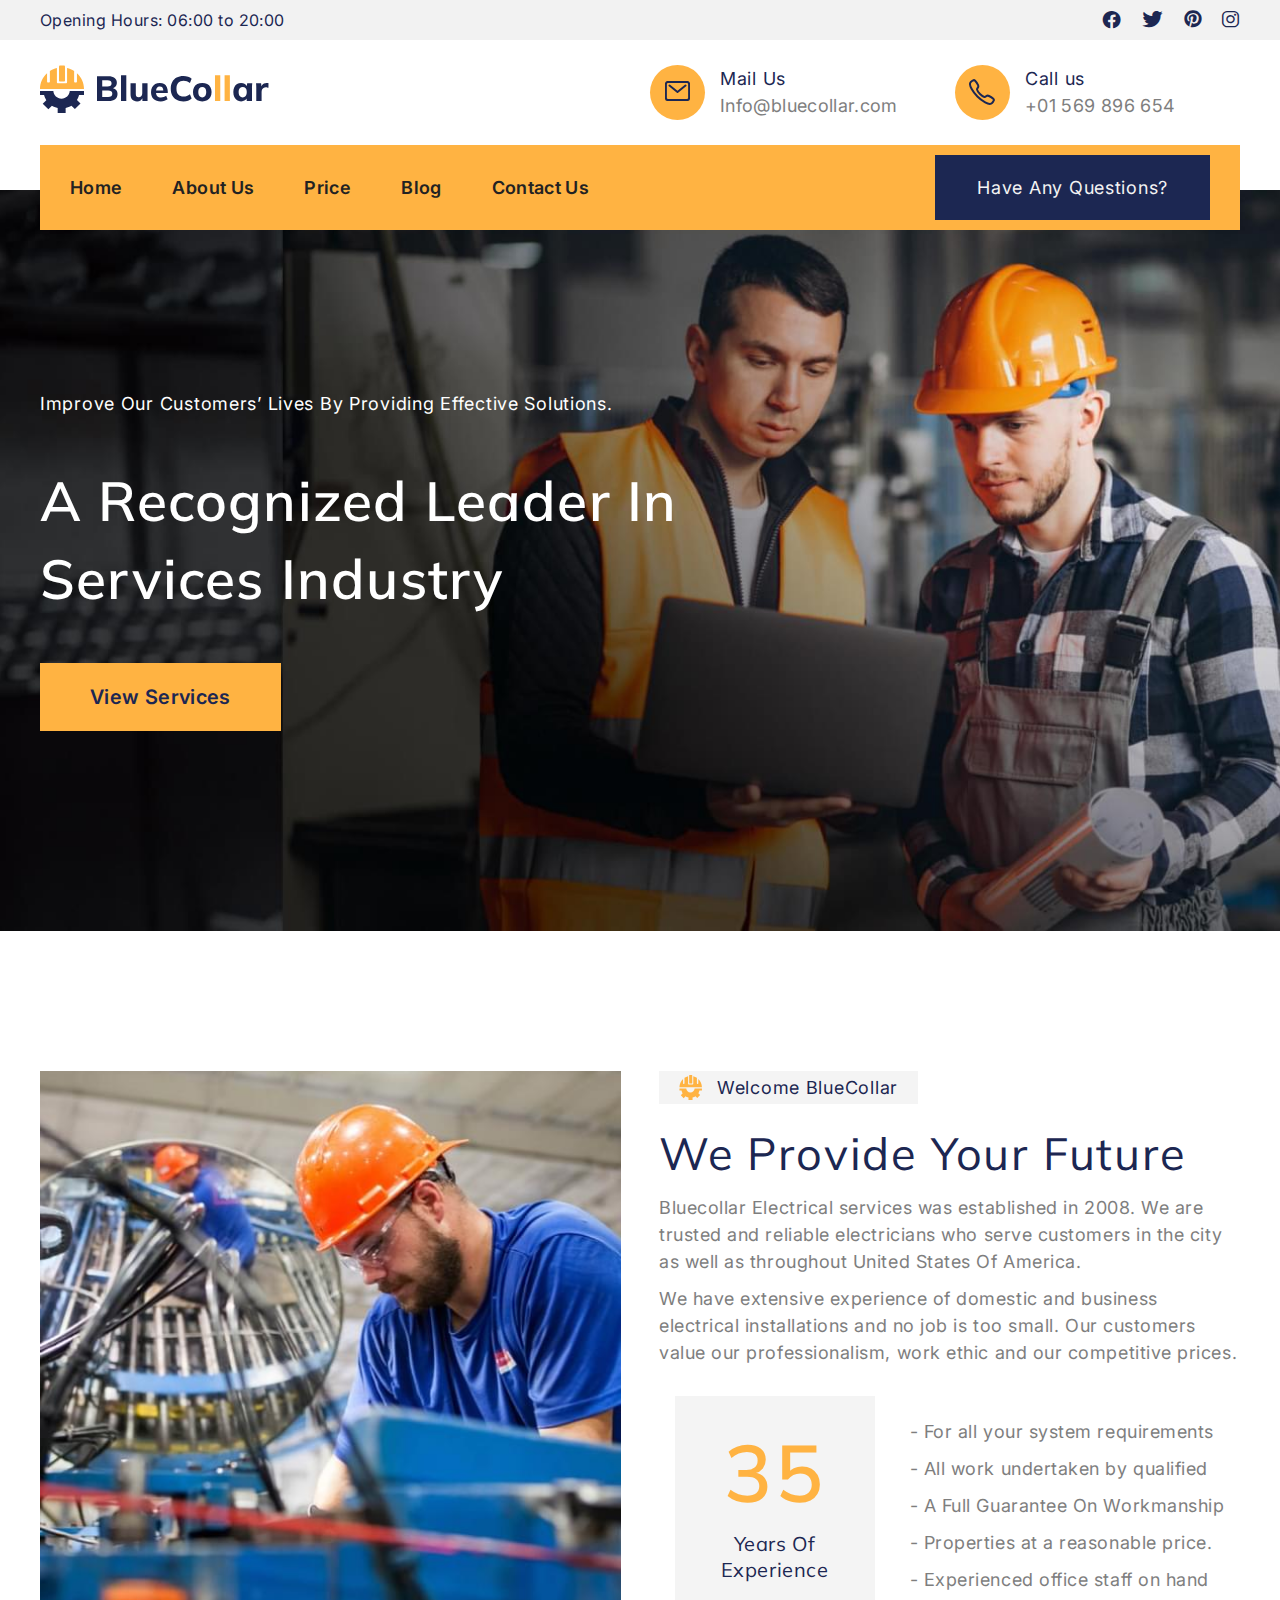
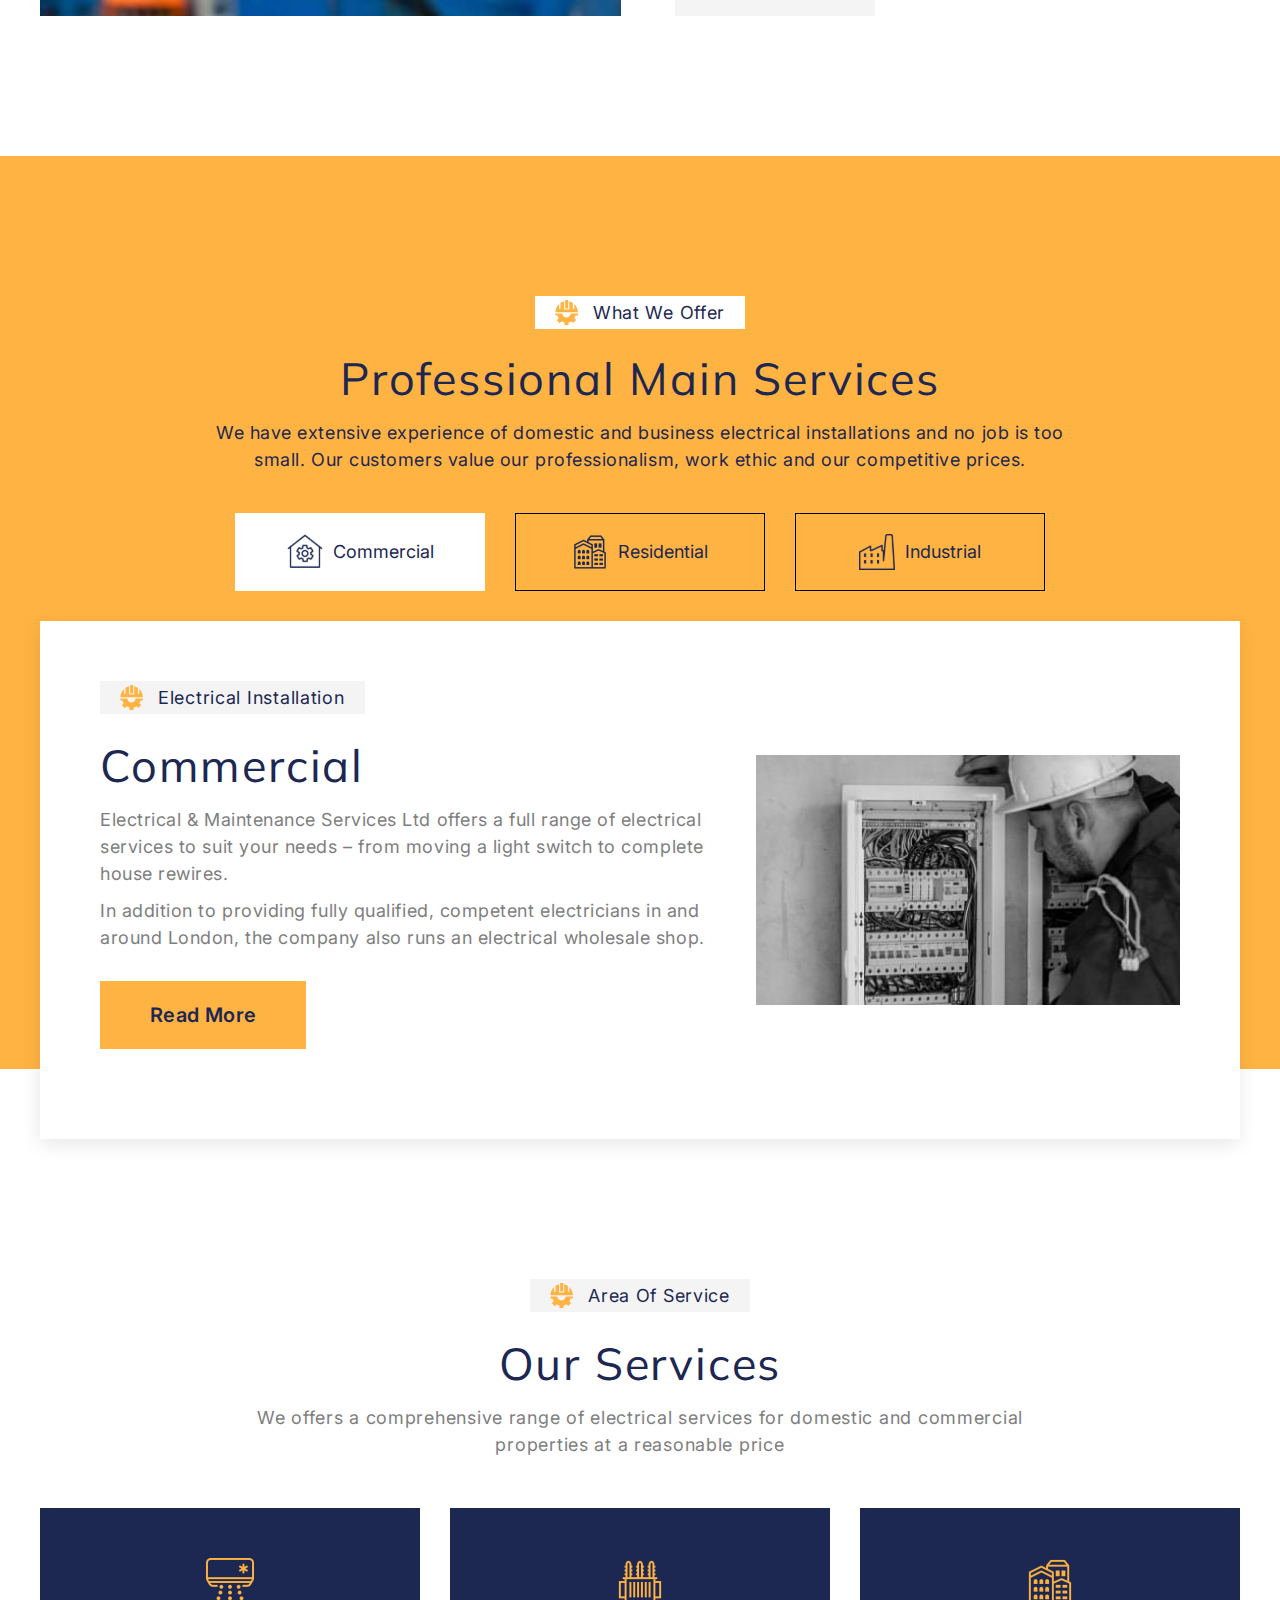
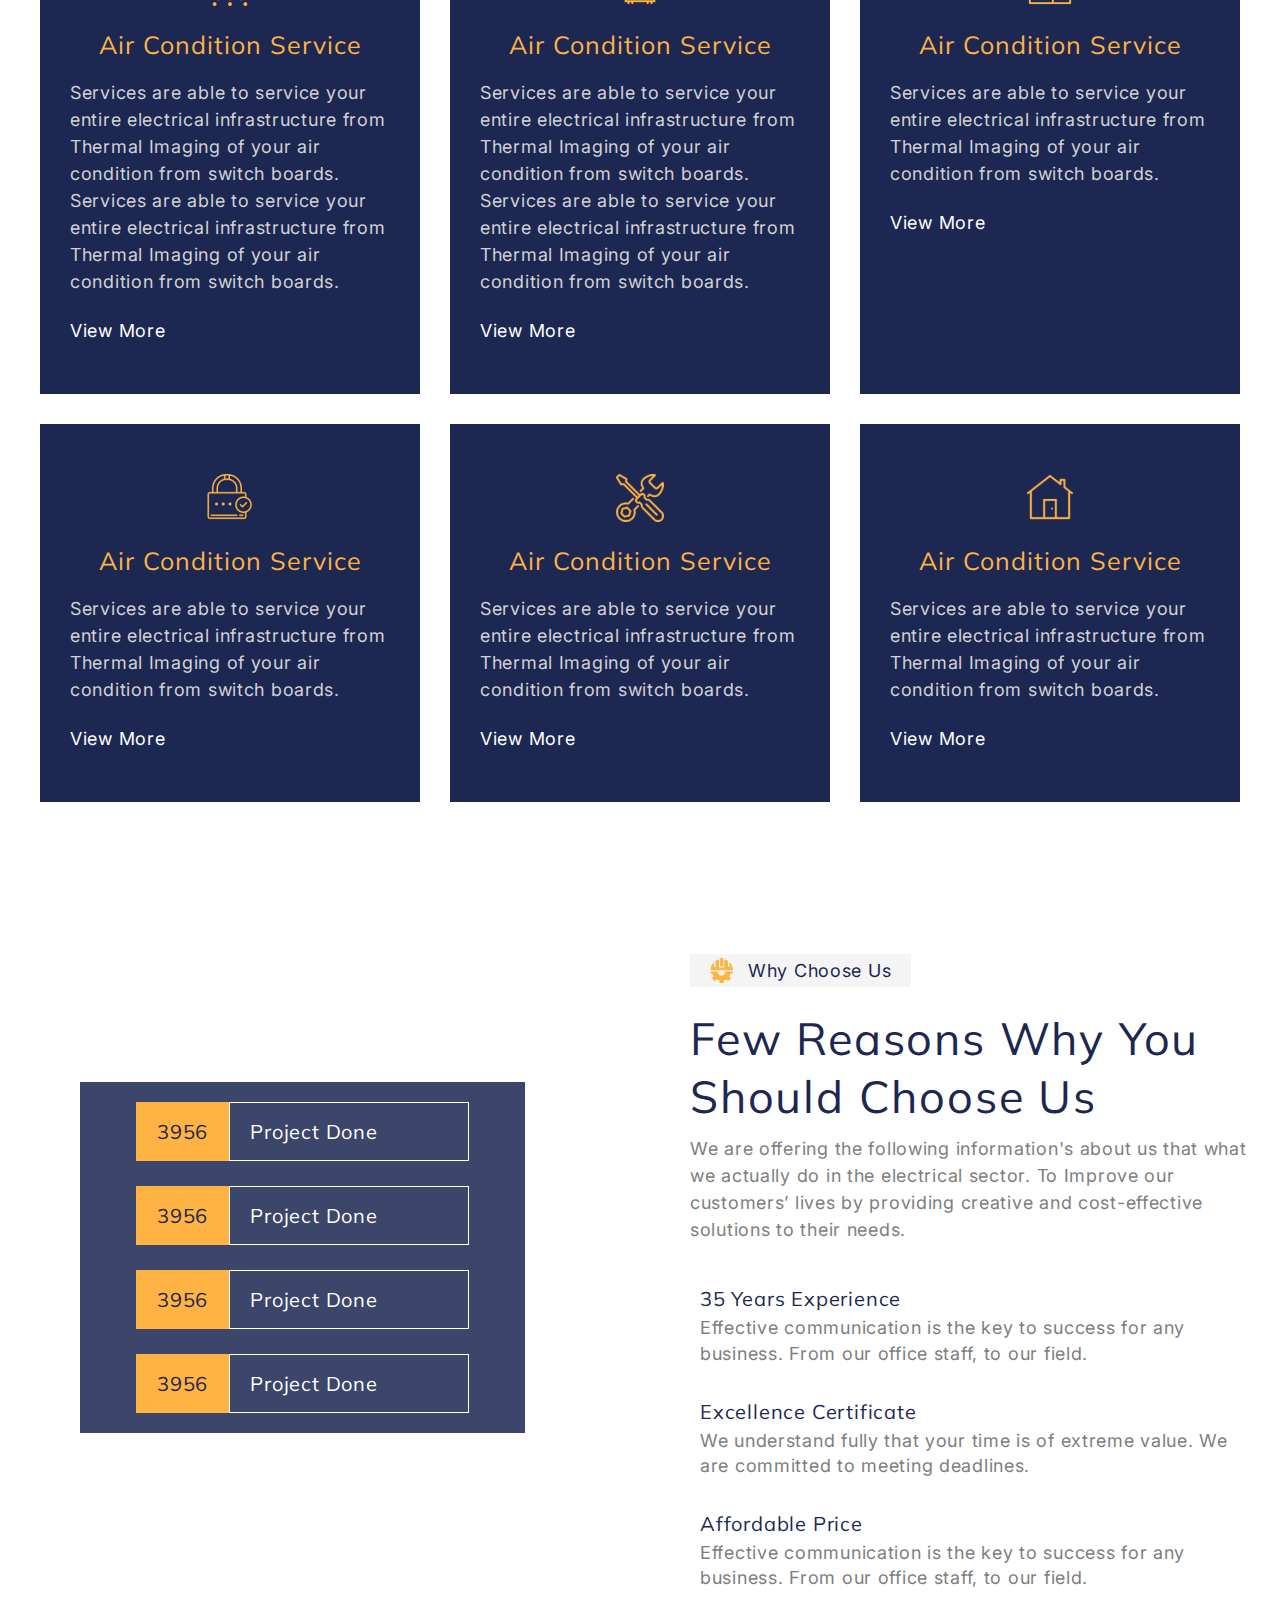
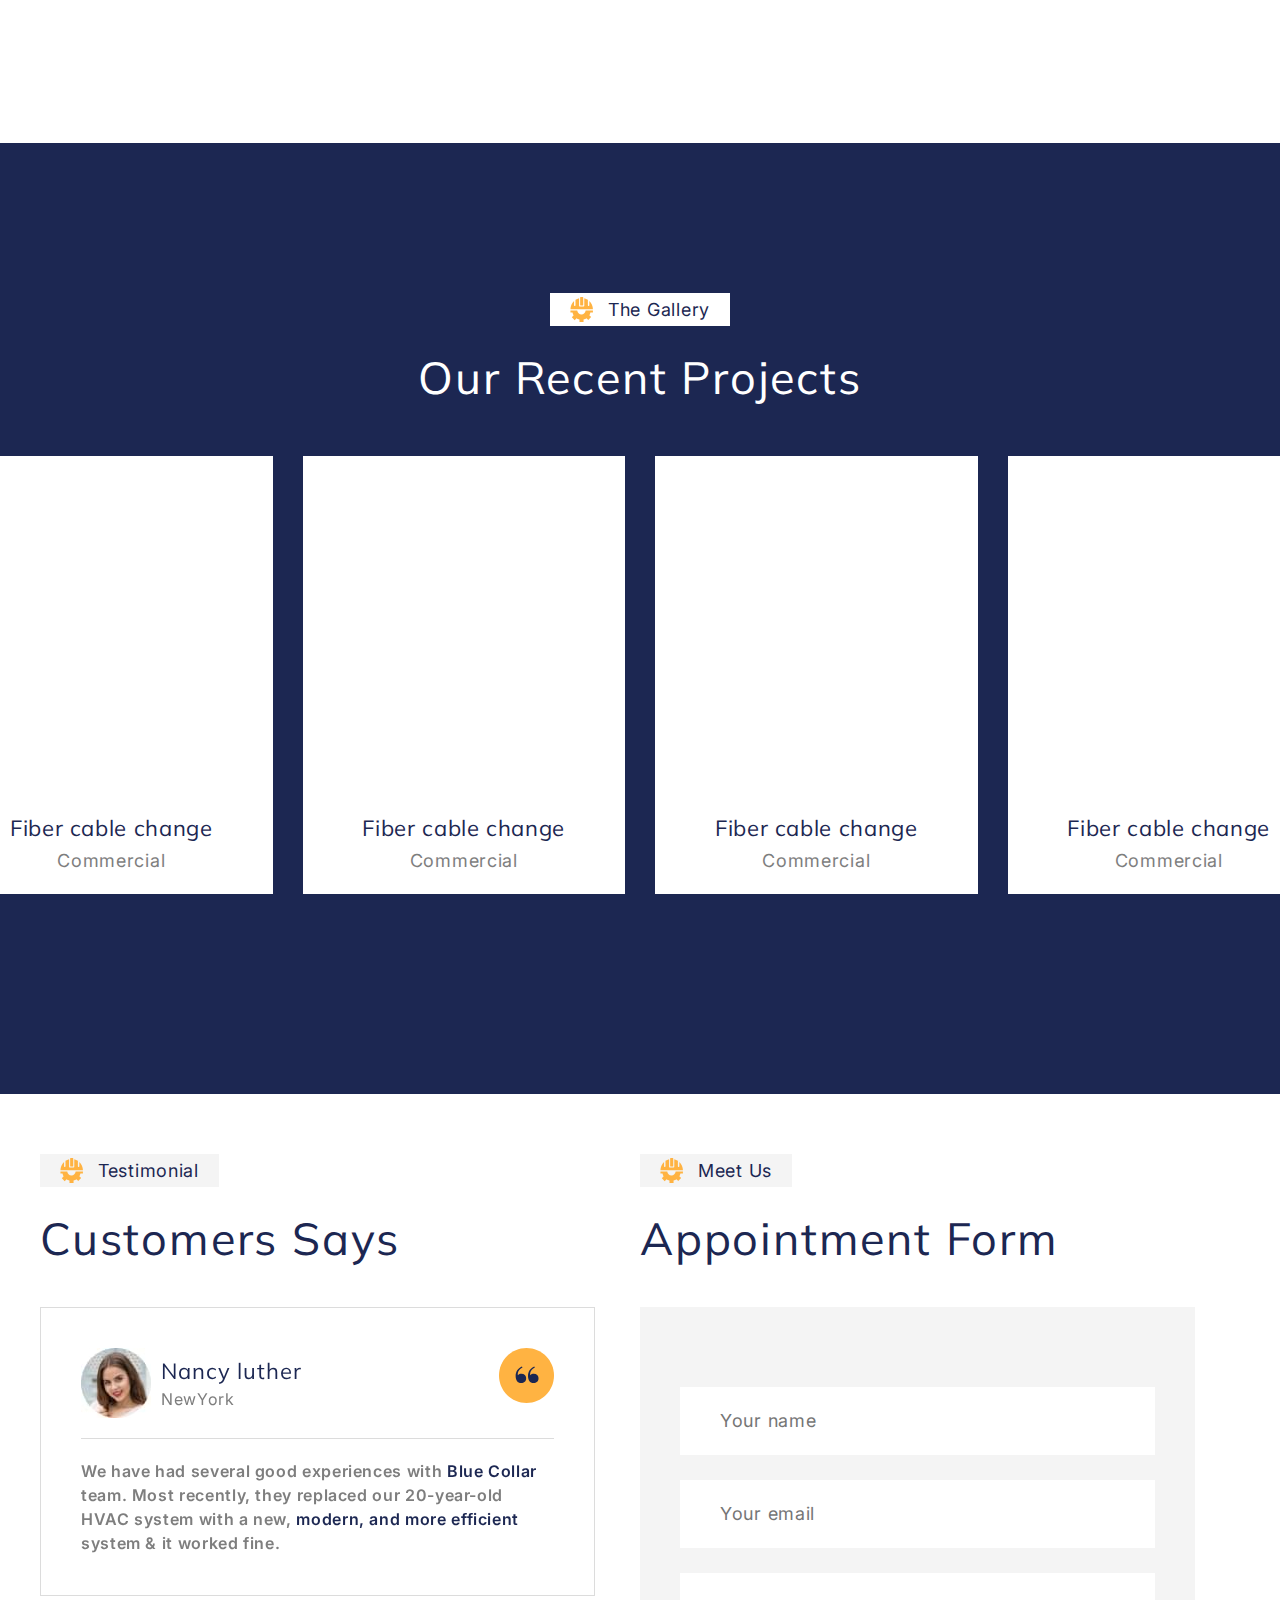
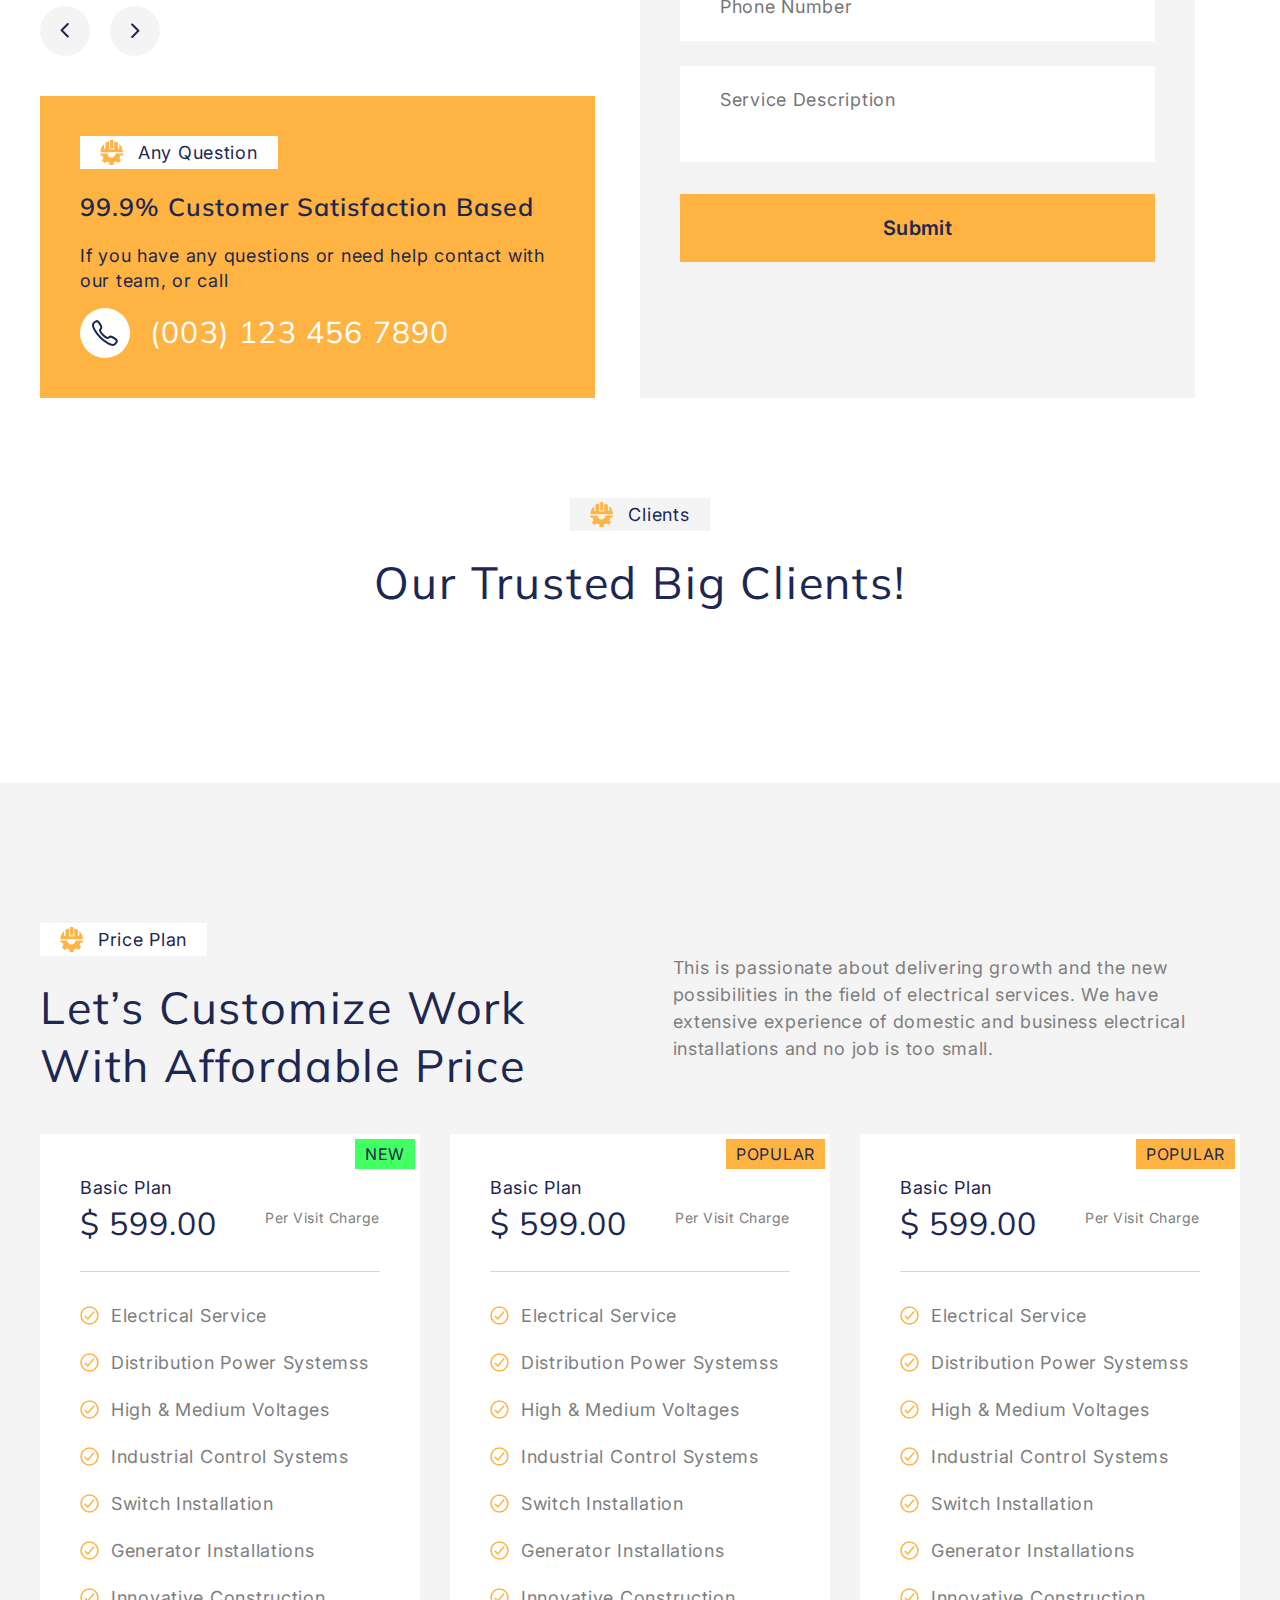
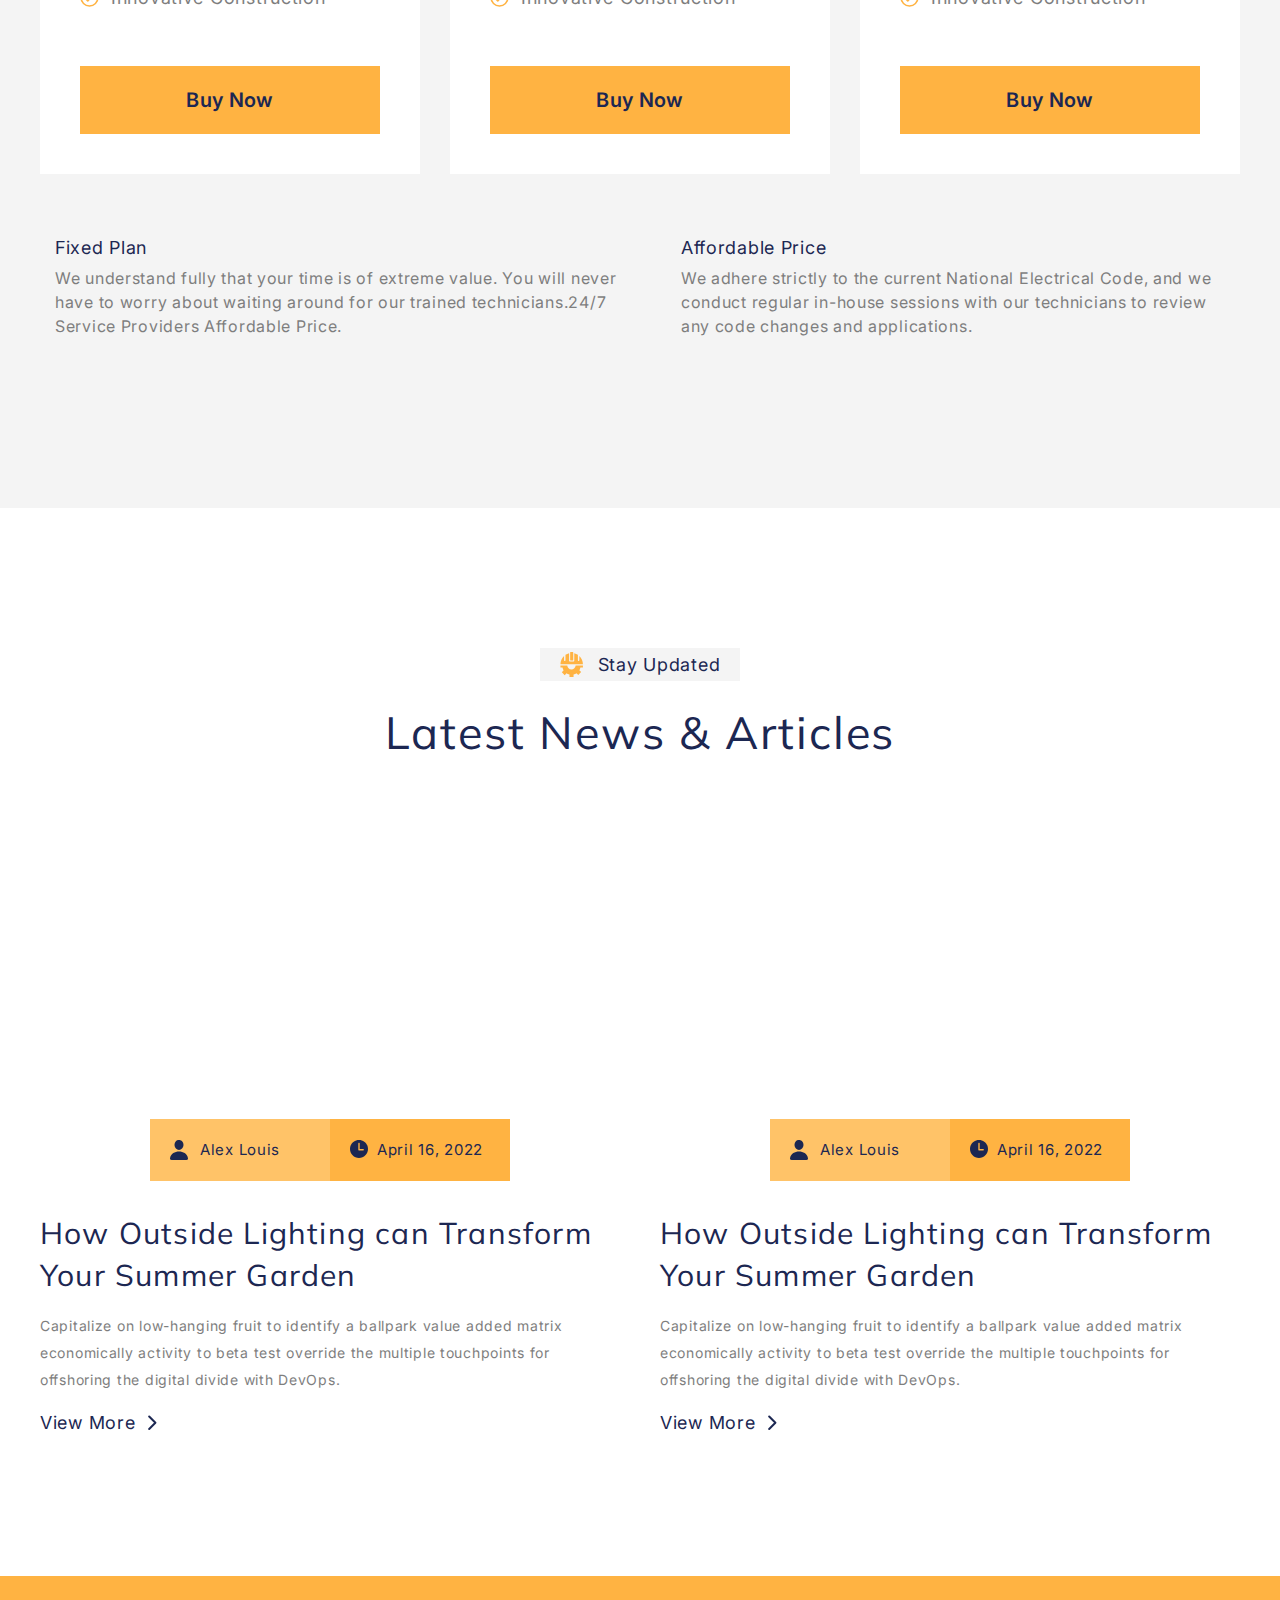
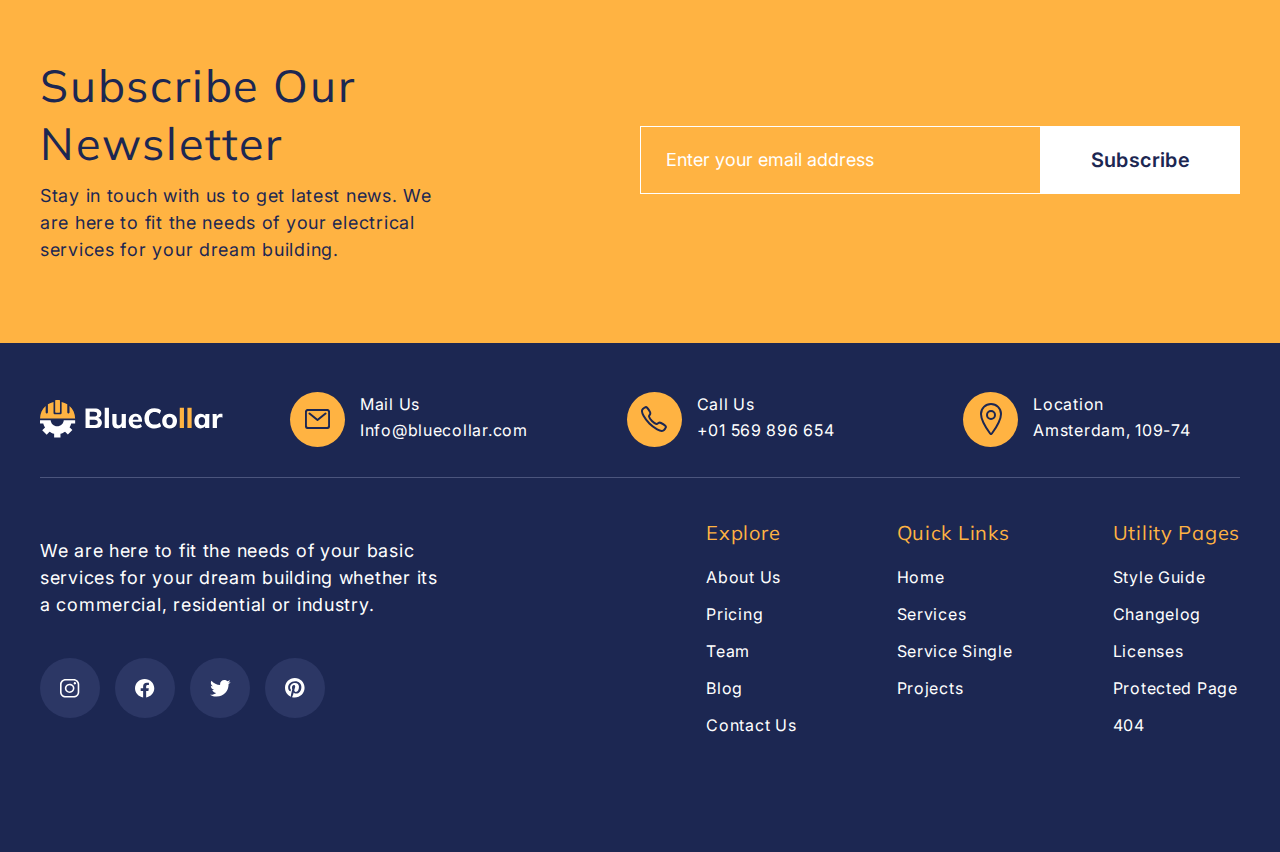
==== commit 986a360d: "Add files via upload" ====
--- a/home.html
+++ b/home.html
@@ -1,11 +1,11 @@
 <!DOCTYPE html>
-<html lang="ru">
+<html lang="en">
 
 <head>
 	<title>BlueCollar</title>
 	<meta charset="UTF-8">
 	<meta name="format-detection" content="telephone=no">
-	<link rel="stylesheet" href="css/style.min.css?_v=20220722143412">
+	<link rel="stylesheet" href="css/style.min.css">
 	<link rel="shortcut icon" href="favicon.ico">
 	<!-- <meta name="robots" content="noindex, nofollow"> -->
 	<meta name="viewport" content="width=device-width, initial-scale=1.0">
@@ -17,7 +17,7 @@
 			<div class="header__scroll scroll-header">
 				<div class="scroll-header__container">
 					<a href="#" class="scroll-header__logo">
-						<img src="img/logo2.svg?_v=1658496852711" alt="logo" />
+						<img src="img/logo2.svg" alt="logo" />
 					</a>
 
 					<div class="scroll-header__menu menu">
@@ -62,7 +62,7 @@
 					<div class="main-header__wrap">
 
 						<a href="#" class="main-header__logo">
-							<img src="img/logo.svg?_v=1658496852711" alt="logo" />
+							<img src="img/logo.svg" alt="logo" />
 						</a>
 
 						<div class="main-header__contacts contacts">
@@ -89,8 +89,7 @@
 					<div class="bottom-header__wrap">
 						<div class="bottom-header__menu menu">
 
-							<span></span>
-							</button>
+
 							<nav class="menu__body">
 								<ul class="menu__list">
 									<li class="menu__item">
@@ -132,14 +131,14 @@
 					</div>
 				</div>
 				<div class="main__image-ibg">
-					<picture><source srcset="img/main.webp" type="image/webp"><img src="img/main.jpg?_v=1658496852711" alt="main image" /></picture>
+					<img data-src="img/main.jpg" alt="main image" />
 				</div>
 			</section>
 			<section id="about" class="page__about about">
 				<div class="about__container">
 					<div class="about__img">
 						<div class="about__image-ibg">
-							<picture><source srcset="img/about.webp" type="image/webp"><img src="img/about.jpg?_v=1658496852711" alt="about" /></picture>
+							<img data-src="img/about.jpg" alt="about" />
 						</div>
 					</div>
 					<div class="about__content">
@@ -206,15 +205,15 @@
 					<div data-tabs class="services__content__tabs tabs">
 						<nav data-tabs-titles class="tabs__navigation">
 							<button type="submit" class="tabs__title _tab-active">
-								<img src="img/services/01.svg?_v=1658496852711" alt="" />
+								<img data-src="img/services/01.svg" alt="" />
 								<span>Commercial</span>
 							</button>
 							<button type="submit" class="tabs__title">
-								<img src="img/services/02.svg?_v=1658496852711" alt="" />
+								<img data-src="img/services/02.svg" alt="" />
 								<span>Residential</span>
 							</button>
 							<button type="submit" class="tabs__title">
-								<img src="img/services/03.svg?_v=1658496852711" alt="" />
+								<img data-src="img/services/03.svg" alt="" />
 								<span>Industrial</span>
 							</button>
 						</nav>
@@ -242,7 +241,7 @@
 									</div>
 									<div class="tab__image">
 										<div class="tab__image-ibg">
-											<picture><source srcset="img/spoller/01.webp" type="image/webp"><img src="img/spoller/01.jpg?_v=1658496852711" alt="Electrical & Maintenance" /></picture>
+											<img data-src="img/spoller/01.jpg" alt="Electrical & Maintenance" />
 										</div>
 									</div>
 								</div>
@@ -270,7 +269,7 @@
 									</div>
 									<div class="tab__image">
 										<div class="tab__image-ibg">
-											<picture><source srcset="img/spoller/02.webp" type="image/webp"><img src="img/spoller/02.jpg?_v=1658496852711" alt="Electrical & Maintenance" /></picture>
+											<img data-src="img/spoller/02.jpg" alt="Electrical & Maintenance" />
 										</div>
 									</div>
 								</div>
@@ -298,7 +297,7 @@
 									</div>
 									<div class="tab__image">
 										<div class="tab__image-ibg">
-											<picture><source srcset="img/spoller/03.webp" type="image/webp"><img src="img/spoller/03.jpg?_v=1658496852711" alt="Electrical & Maintenance" /></picture>
+											<img data-src="img/spoller/03.jpg" alt="Electrical & Maintenance" />
 										</div>
 									</div>
 								</div>
@@ -320,7 +319,7 @@
 					<div class="our__items">
 						<div class="our__item item-our">
 							<div class="item-our__icon">
-								<img src="img/our/01.svg?_v=1658496852711" alt="icon" />
+								<img data-src="img/our/01.svg" alt="icon" />
 							</div>
 							<h3 class="item-our__title">Air condition service</h3>
 							<p class="item-our__text">
@@ -334,7 +333,7 @@
 						</div>
 						<div class="our__item item-our">
 							<div class="item-our__icon">
-								<img src="img/our/02.svg?_v=1658496852711" alt="icon" />
+								<img data-src="img/our/02.svg" alt="icon" />
 							</div>
 							<h3 class="item-our__title">Air condition service</h3>
 							<p class="item-our__text">
@@ -348,7 +347,7 @@
 						</div>
 						<div class="our__item item-our">
 							<div class="item-our__icon">
-								<img src="img/our/03.svg?_v=1658496852711" alt="icon" />
+								<img data-src="img/our/03.svg" alt="icon" />
 							</div>
 							<h3 class="item-our__title">Air condition service</h3>
 							<p class="item-our__text">
@@ -360,7 +359,7 @@
 						</div>
 						<div class="our__item item-our">
 							<div class="item-our__icon">
-								<img src="img/our/04.svg?_v=1658496852711" alt="icon" />
+								<img data-src="img/our/04.svg" alt="icon" />
 							</div>
 							<h3 class="item-our__title">Air condition service</h3>
 							<p class="item-our__text">
@@ -372,7 +371,7 @@
 						</div>
 						<div class="our__item item-our">
 							<div class="item-our__icon">
-								<img src="img/our/05.svg?_v=1658496852711" alt="icon" />
+								<img data-src="img/our/05.svg" alt="icon" />
 							</div>
 							<h3 class="item-our__title">Air condition service</h3>
 							<p class="item-our__text">
@@ -384,7 +383,7 @@
 						</div>
 						<div class="our__item item-our">
 							<div class="item-our__icon">
-								<img src="img/our/06.svg?_v=1658496852711" alt="icon" />
+								<img data-src="img/our/06.svg" alt="icon" />
 							</div>
 							<h3 class="item-our__title">Air condition service</h3>
 							<p class="item-our__text">
@@ -420,7 +419,7 @@
 								</div>
 							</div>
 						</div>
-						<picture><source srcset="img/reasons.webp" type="image/webp"><img src="img/reasons.jpg?_v=1658496852711" alt="image" /></picture>
+						<img data-src="img/reasons.jpg" alt="image" />
 					</div>
 				</div>
 				<div class="reasons__column">
@@ -440,7 +439,7 @@
 						<ul class="reasons__list">
 							<li class="reasons__item item-reason">
 								<div class="item-reason__image">
-									<img src="img/item.svg?_v=1658496852711" alt="" />
+									<img data-src="img/item.svg" alt="" />
 								</div>
 								<div class="item-reason__content">
 									<div class="item-reason__title">35 Years Experience</div>
@@ -452,7 +451,7 @@
 							</li>
 							<li class="reasons__item item-reason">
 								<div class="item-reason__image">
-									<img src="img/item.svg?_v=1658496852711" alt="" />
+									<img data-src="img/item.svg" alt="" />
 								</div>
 								<div class="item-reason__content">
 									<div class="item-reason__title">Excellence Certificate</div>
@@ -464,7 +463,7 @@
 							</li>
 							<li class="reasons__item item-reason">
 								<div class="item-reason__image">
-									<img src="img/item.svg?_v=1658496852711" alt="" />
+									<img data-src="img/item.svg" alt="" />
 								</div>
 								<div class="item-reason__content">
 									<div class="item-reason__title">Affordable Price</div>
@@ -489,7 +488,7 @@
 					<div class="projects__items">
 						<div class="projects__item item-project">
 							<div class="item-project__image-ibg">
-								<picture><source srcset="img/projects/01.webp" type="image/webp"><img src="img/projects/01.jpg?_v=1658496852711" alt="projects" /></picture>
+								<img data-src="img/projects/01.jpg" alt="projects" />
 							</div>
 							<div class="item-project__content">
 								<div class="item-project__title">Fiber cable change</div>
@@ -498,7 +497,7 @@
 						</div>
 						<div class="projects__item item-project">
 							<div class="item-project__image-ibg">
-								<picture><source srcset="img/projects/02.webp" type="image/webp"><img src="img/projects/02.jpg?_v=1658496852711" alt="projects" /></picture>
+								<img data-src="img/projects/02.jpg" alt="projects" />
 							</div>
 							<div class="item-project__content">
 								<div class="item-project__title">Fiber cable change</div>
@@ -507,7 +506,7 @@
 						</div>
 						<div class="projects__item item-project">
 							<div class="item-project__image-ibg">
-								<picture><source srcset="img/projects/03.webp" type="image/webp"><img src="img/projects/03.jpg?_v=1658496852711" alt="projects" /></picture>
+								<img data-src="img/projects/03.jpg" alt="projects" />
 							</div>
 							<div class="item-project__content">
 								<div class="item-project__title">Fiber cable change</div>
@@ -516,7 +515,7 @@
 						</div>
 						<div class="projects__item item-project">
 							<div class="item-project__image-ibg">
-								<picture><source srcset="img/projects/04.webp" type="image/webp"><img src="img/projects/04.jpg?_v=1658496852711" alt="projects" /></picture>
+								<img data-src="img/projects/04.jpg" alt="projects" />
 							</div>
 							<div class="item-project__content">
 								<div class="item-project__title">Fiber cable change</div>
@@ -542,7 +541,7 @@
 										<div class="slide-customers__top">
 											<div class="slide-customers__customer">
 												<div class="slide-customers__image">
-													<picture><source srcset="img/customers/01.webp" type="image/webp"><img src="img/customers/01.jpg?_v=1658496852711" alt="customers" /></picture>
+													<img data-src="img/customers/01.jpg" alt="customers" />
 												</div>
 												<div class="slide-customers__info">
 													<p class="slide-customers__name">Nancy luther</p>
@@ -550,7 +549,7 @@
 												</div>
 											</div>
 											<div class="slide-customers__quotes">
-												<img src="img/quotes.svg?_v=1658496852711" alt="quotes" />
+												<img data-src="img/quotes.svg" alt="quotes" />
 											</div>
 										</div>
 										<div class="slide-customers__text">
@@ -566,7 +565,7 @@
 										<div class="slide-customers__top">
 											<div class="slide-customers__customer">
 												<div class="slide-customers__image">
-													<picture><source srcset="img/customers/01.webp" type="image/webp"><img src="img/customers/01.jpg?_v=1658496852711" alt="customers" /></picture>
+													<img data-src="img/customers/01.jpg" alt="customers" />
 												</div>
 												<div class="slide-customers__info">
 													<p class="slide-customers__name">Nancy luther</p>
@@ -574,7 +573,7 @@
 												</div>
 											</div>
 											<div class="slide-customers__quotes">
-												<img src="img/quotes.svg?_v=1658496852711" alt="quotes" />
+												<img data-src="img/quotes.svg" alt="quotes" />
 											</div>
 										</div>
 										<div class="slide-customers__text">
@@ -590,7 +589,7 @@
 										<div class="slide-customers__top">
 											<div class="slide-customers__customer">
 												<div class="slide-customers__image">
-													<picture><source srcset="img/customers/01.webp" type="image/webp"><img src="img/customers/01.jpg?_v=1658496852711" alt="customers" /></picture>
+													<img data-src="img/customers/01.jpg" alt="customers" />
 												</div>
 												<div class="slide-customers__info">
 													<p class="slide-customers__name">Nancy luther</p>
@@ -598,7 +597,7 @@
 												</div>
 											</div>
 											<div class="slide-customers__quotes">
-												<img src="img/quotes.svg?_v=1658496852711" alt="quotes" />
+												<img data-src="img/quotes.svg" alt="quotes" />
 											</div>
 										</div>
 										<div class="slide-customers__text">
@@ -614,10 +613,10 @@
 							</div>
 							<div class="customers__arrows">
 								<div class="customers__arrow customers__arrow_prev">
-									<img src="img/arrow.svg?_v=1658496852711" alt="" />
+									<img data-src="img/arrow.svg" alt="" />
 								</div>
 								<div class="customers__arrow customers__arrow_next">
-									<img src="img/arrow.svg?_v=1658496852711" alt="" />
+									<img data-src="img/arrow.svg" alt="" />
 								</div>
 							</div>
 						</div>
@@ -668,16 +667,16 @@
 					<h2 class="clients__title title">Our Trusted Big Clients!</h2>
 					<div class="clients__items">
 						<div class="clients__item">
-							<img src="img/clients/01.svg?_v=1658496852711" alt="clients" />
+							<img data-src="img/clients/01.svg" alt="clients" />
 						</div>
 						<div class="clients__item">
-							<img src="img/clients/02.svg?_v=1658496852711" alt="clients" />
+							<img data-src="img/clients/02.svg" alt="clients" />
 						</div>
 						<div class="clients__item">
-							<img src="img/clients/03.svg?_v=1658496852711" alt="clients" />
+							<img data-src="img/clients/03.svg" alt="clients" />
 						</div>
 						<div class="clients__item">
-							<img src="img/clients/04.svg?_v=1658496852711" alt="clients" />
+							<img data-src="img/clients/04.svg" alt="clients" />
 						</div>
 					</div>
 				</div>
@@ -793,7 +792,7 @@
 					<div class="price-plan__bottom bottom-price-plan">
 						<div class="bottom-price-plan__item">
 							<div class="bottom-price-plan__icon">
-								<img src="img/item.svg?_v=1658496852711" alt="" />
+								<img data-src="img/item.svg" alt="" />
 							</div>
 							<div class="bottom-price-plan__content">
 								<h4 class="bottom-price-plan__title">Fixed Plan</h4>
@@ -806,7 +805,7 @@
 						</div>
 						<div class="bottom-price-plan__item">
 							<div class="bottom-price-plan__icon">
-								<img src="img/item.svg?_v=1658496852711" alt="" />
+								<img data-src="img/item.svg" alt="" />
 							</div>
 							<div class="bottom-price-plan__content">
 								<h4 class="bottom-price-plan__title">Affordable Price</h4>
@@ -829,7 +828,7 @@
 					<div class="articles__items">
 						<div class="articles__item item-article">
 							<div class="item-article__image-ibg">
-								<picture><source srcset="img/articles/01.webp" type="image/webp"><img src="img/articles/01.jpg?_v=1658496852711" alt="article" /></picture>
+								<img data-src="img/articles/01.jpg" alt="article" />
 							</div>
 							<div class="item-article__info">
 								<div class="item-article__name"><span>Alex Louis</span></div>
@@ -852,7 +851,7 @@
 						</div>
 						<div class="articles__item item-article">
 							<div class="item-article__image-ibg">
-								<picture><source srcset="img/articles/02.webp" type="image/webp"><img src="img/articles/02.jpg?_v=1658496852711" alt="article" /></picture>
+								<img data-src="img/articles/02.jpg" alt="article" />
 							</div>
 							<div class="item-article__info">
 								<div class="item-article__name"><span>Alex Louis</span></div>
@@ -900,12 +899,12 @@
 			<div class="footer__container">
 				<div class="footer__top">
 					<a href="#" class="footer__logo">
-						<img src="img/logo2.svg?_v=1658496852711" alt="" />
+						<img src="img/logo2.svg" alt="" />
 					</a>
 					<div class="footer__contacts">
 						<div class="footer__contact contact-footer">
 							<a href="#" class="contact-footer__image">
-								<img src="img/mail.svg?_v=1658496852711" alt="" />
+								<img src="img/mail.svg" alt="" />
 							</a>
 							<div class="contact-footer__info">
 								<div class="contact-footer__text">Mail Us</div>
@@ -914,7 +913,7 @@
 						</div>
 						<div class="footer__contact contact-footer">
 							<a href="#" class="contact-footer__image">
-								<img src="img/phone.svg?_v=1658496852711" alt="" />
+								<img src="img/phone.svg" alt="" />
 							</a>
 							<div class="contact-footer__info">
 								<div class="contact-footer__text">Call Us</div>
@@ -923,7 +922,7 @@
 						</div>
 						<div class="footer__contact contact-footer">
 							<a href="#" class="contact-footer__image">
-								<img src="img/local.svg?_v=1658496852711" alt="" />
+								<img src="img/local.svg" alt="" />
 							</a>
 							<div class="contact-footer__info">
 								<div class="contact-footer__text">Location</div>
@@ -940,16 +939,16 @@
 						</div>
 						<div class="social-footer__items">
 							<a href="#" class="social-footer__item">
-								<img src="img/social/01.svg?_v=1658496852711" alt="" />
+								<img src="img/social/01.svg" alt="" />
 							</a>
 							<a href="#" class="social-footer__item">
-								<img src="img/social/02.svg?_v=1658496852711" alt="" />
+								<img src="img/social/02.svg" alt="" />
 							</a>
 							<a href="#" class="social-footer__item">
-								<img src="img/social/03.svg?_v=1658496852711" alt="" />
+								<img src="img/social/03.svg" alt="" />
 							</a>
 							<a href="#" class="social-footer__item">
-								<img src="img/social/04.svg?_v=1658496852711" alt="" />
+								<img src="img/social/04.svg" alt="" />
 							</a>
 						</div>
 					</div>
@@ -1028,7 +1027,7 @@
 	</div>
 </div>
  -->
-	<script src="js/app.min.js?_v=20220722143412"></script>
+	<script src="js/app.min.js"></script>
 </body>
 
 </html>--- a/css/style.min.css
+++ b/css/style.min.css
@@ -1 +1 @@
-@charset "UTF-8";@import url(https://fonts.googleapis.com/css?family=Inter:regular,600&display=swap);@import url(https://fonts.googleapis.com/css?family=Mulish:regular,600&display=swap);@font-face{font-family:icons;font-display:swap;src:url(../fonts/icons.woff2) format("woff2"),url(../fonts/icons.woff) format("woff");font-weight:400;font-style:normal}[class*=_icon-]:before{font-family:icons;font-style:normal;font-weight:400;font-variant:normal;text-transform:none;line-height:1;-webkit-font-smoothing:antialiased;-moz-osx-font-smoothing:grayscale}[class*=_icon-]:before{display:block}._icon-face:before{content:"\e900"}._icon-gear:before{content:"\e901"}._icon-gear2:before{content:"\e902"}._icon-insta:before{content:"\e903"}._icon-local:before{content:"\e904"}._icon-mail:before{content:"\e905"}._icon-person:before{content:"\e906"}._icon-phone:before{content:"\e907"}._icon-pix:before{content:"\e908"}._icon-quote:before{content:"\e909"}._icon-text:before{content:"\e90a"}._icon-tick:before{content:"\e90b"}._icon-time:before{content:"\e90c"}._icon-tw:before{content:"\e90d"}*{padding:0;margin:0;border:0}*,:after,:before{-webkit-box-sizing:border-box;box-sizing:border-box}body,html{height:100%;min-width:320px}body{color:#1c2752;line-height:1;font-family:Inter,sans-serif;font-size:1.125rem;-ms-text-size-adjust:100%;-moz-text-size-adjust:100%;-webkit-text-size-adjust:100%;-webkit-font-smoothing:antialiased;-moz-osx-font-smoothing:grayscale}button,input,textarea{font-family:Inter,sans-serif;font-size:inherit}button{cursor:pointer;color:inherit;background-color:inherit}a{color:inherit}a:link,a:visited{text-decoration:none}a:hover{text-decoration:none}ul li{list-style:none}img{vertical-align:top}h1,h2,h3,h4,h5,h6{font-weight:inherit;font-size:inherit}.lock body{overflow:hidden;-ms-touch-action:none;touch-action:none}.wrapper{min-height:100%;display:-webkit-box;display:-ms-flexbox;display:flex;-webkit-box-orient:vertical;-webkit-box-direction:normal;-ms-flex-direction:column;flex-direction:column;overflow:hidden}.wrapper>main{-webkit-box-flex:1;-ms-flex:1 1 auto;flex:1 1 auto}.wrapper>*{min-width:0}[class*=__container]{max-width:75rem;-webkit-box-sizing:content-box;box-sizing:content-box;margin:0 auto;padding:0 .9375rem}.button{position:relative;z-index:3;display:-webkit-inline-box;display:-ms-inline-flexbox;display:inline-flex;padding:1.1875rem 3.125rem;line-height:1.5;letter-spacing:.36px;color:#1c2752;background-color:#ffb342;-webkit-transition:all .3s ease 0s;-o-transition:all .3s ease 0s;transition:all .3s ease 0s;-webkit-box-pack:center;-ms-flex-pack:center;justify-content:center;-webkit-box-align:center;-ms-flex-align:center;align-items:center;font-weight:600}.button._fw{width:100%}input[type=email],input[type=tel],input[type=text],textarea{-webkit-appearance:none;-moz-appearance:none;appearance:none}input[type=email]:focus,input[type=tel]:focus,input[type=text]:focus,textarea:focus{outline:0}.input{border-radius:0!important;width:100%;display:block;padding:0 20px}textarea.input{resize:none;padding:0 0}[class*=-ibg] img{position:absolute;width:100%;height:100%;top:0;left:0;-o-object-fit:cover;object-fit:cover}[class*=-ibg_contain] img{-o-object-fit:contain;object-fit:contain}.subtitle{line-height:1.5;letter-spacing:.04em;text-transform:capitalize;color:#1c2752;position:relative;padding:.1875rem 1.25rem;z-index:3;display:-webkit-inline-box;display:-ms-inline-flexbox;display:inline-flex;text-align:center;-webkit-box-align:center;-ms-flex-align:center;align-items:center;gap:.9375rem;background:#f4f4f4}.subtitle::before{content:"";background:url(../img/subtitle.svg) 0 0 no-repeat;width:1.4375rem;height:1.6875rem}.subtitle_white{background-color:#fff}.title{font-family:Mulish;font-size:2.8125rem;line-height:1.2888888889;letter-spacing:.04em;color:#1c2752}body{line-height:1.5;letter-spacing:.04em}.center{display:-webkit-box;display:-ms-flexbox;display:flex;-webkit-box-pack:center;-ms-flex-pack:center;justify-content:center;-webkit-box-align:center;-ms-flex-align:center;align-items:center}.icon-menu{display:none}._header-scroll .header__scroll{position:fixed;display:block;width:100%;background:#1c2752;color:#fff;z-index:5}._header-scroll .menu__link{color:#fff;-webkit-transition:all .3s ease 0s;-o-transition:all .3s ease 0s;transition:all .3s ease 0s}._header-scroll .bottom-header{opacity:0;visibility:hidden;-webkit-transform:translate(0,-100%);-ms-transform:translate(0,-100%);transform:translate(0,-100%)}.header__scroll{padding:1.25rem 0;display:none}.scroll-header__container{display:-webkit-box;display:-ms-flexbox;display:flex;-webkit-box-align:center;-ms-flex-align:center;align-items:center;-webkit-box-pack:justify;-ms-flex-pack:justify;justify-content:space-between}.scroll-header__logo{-webkit-box-flex:0;-ms-flex:0 1 15.625rem;flex:0 1 15.625rem}.scroll-header__logo img{width:100%;height:100%}.menu-open .scroll-header .menu__body{top:0}.header{position:relative;z-index:7}.header__top{background:#f2f2f2}.header__worktime{line-height:1.25;letter-spacing:.03em;color:#1c2752}.header__quesions{background-color:#1c2752;display:-webkit-box;display:-ms-flexbox;display:flex;-webkit-box-pack:center;-ms-flex-pack:center;justify-content:center;-webkit-box-align:center;-ms-flex-align:center;align-items:center;padding:1.1875rem 2.625rem;-webkit-transition:all .3s ease 0s;-o-transition:all .3s ease 0s;transition:all .3s ease 0s}.header__quesions span{white-space:nowrap;line-height:150%;letter-spacing:.04em;color:#f4f4f4}.header__container{display:-webkit-box;display:-ms-flexbox;display:flex;-webkit-box-pack:justify;-ms-flex-pack:justify;justify-content:space-between;gap:.9375rem;padding:.625rem .9375rem}.social__items{display:-webkit-box;display:-ms-flexbox;display:flex;-webkit-transition:all .3s ease 0s;-o-transition:all .3s ease 0s;transition:all .3s ease 0s}.main-header__wrap{display:-webkit-box;display:-ms-flexbox;display:flex;gap:.625rem}.main-header__logo{-webkit-box-flex:0;-ms-flex:0 0 50%;flex:0 0 50%}.main-header__logo img{max-width:100%}.bottom-header{-webkit-transition:all .3s ease 0s;-o-transition:all .3s ease 0s;transition:all .3s ease 0s}.bottom-header__wrap{background:#ffb342;padding:.625rem 1.875rem;display:-webkit-box;display:-ms-flexbox;display:flex;gap:.9375rem;-webkit-box-pack:justify;-ms-flex-pack:justify;justify-content:space-between;-webkit-box-align:center;-ms-flex-align:center;align-items:center}.menu__list{display:-webkit-box;display:-ms-flexbox;display:flex;-ms-flex-wrap:wrap;flex-wrap:wrap;-webkit-box-pack:space-evenly;-ms-flex-pack:space-evenly;justify-content:space-evenly;row-gap:.3125rem}.menu__link{font-weight:600;line-height:1.6666666667;letter-spacing:.36px;color:#222;-webkit-transition:all .3s ease 0s;-o-transition:all .3s ease 0s;transition:all .3s ease 0s}.contacts{-webkit-box-flex:0;-ms-flex:0 0 50%;flex:0 0 50%;display:-webkit-box;display:-ms-flexbox;display:flex;gap:.3125rem}.contacts .contacts__block{display:-webkit-box;display:-ms-flexbox;display:flex;-webkit-box-flex:1;-ms-flex:1 0 50%;flex:1 0 50%}.contacts__logo{-webkit-box-flex:0;-ms-flex:0 0 3.4375rem;flex:0 0 3.4375rem;height:3.4375rem;background:#ffb342;border-radius:50%;display:-webkit-box;display:-ms-flexbox;display:flex;-webkit-box-pack:center;-ms-flex-pack:center;justify-content:center;-webkit-box-align:center;-ms-flex-align:center;align-items:center;margin-right:.9375rem}.contacts__logo_phone::before{content:"";background:url(../img/phone.svg) 0 0 no-repeat;width:1.6875rem;height:1.6875rem}.contacts__logo_mail::before{content:"";background:url(../img/mail.svg) 0 0 no-repeat;width:1.625rem;height:1.4375rem}.contacts__content{-webkit-box-flex:1;-ms-flex:1 1 100%;flex:1 1 100%}.contacts__text{line-height:1.5;white-space:nowrap}.contacts__link{display:block;white-space:nowrap;line-height:1.5;letter-spacing:.36px;color:#7e7e7e}.footer{background:#1c2752;color:#fff;padding-top:calc(2.5rem + .625 * (((100vw - 20rem))/ ((70))));padding-bottom:calc(2.5rem + 2.5 * (((100vw - 20rem))/ ((70))))}.footer__top{padding-bottom:1.875rem;border-bottom:.0625rem solid #4b557d}.footer__logo{display:block;margin-bottom:1.875rem}.footer__logo img{width:100%;height:100%}.footer__contacts{-webkit-box-flex:1;-ms-flex:1 1 auto;flex:1 1 auto;display:-webkit-box;display:-ms-flexbox;display:flex;gap:3.125rem}.footer__content{padding:2.5rem 0}.footer__social{margin-bottom:1.875rem}.footer__menu{display:-webkit-box;display:-ms-flexbox;display:flex}.footer__title{font-family:Mulish;color:#ffb342}.footer__title:not(:last-child){margin-bottom:.9375rem}.footer__item:not(:last-child){margin-bottom:.625rem}.contact-footer{display:-webkit-box;display:-ms-flexbox;display:flex;gap:.9375rem}.contact-footer__image{-webkit-box-flex:0;-ms-flex:0 0 3.4375rem;flex:0 0 3.4375rem;height:3.4375rem;background:#ffb342;display:-webkit-box;display:-ms-flexbox;display:flex;-webkit-box-pack:center;-ms-flex-pack:center;justify-content:center;-webkit-box-align:center;-ms-flex-align:center;align-items:center;border-radius:50%}.social-footer__items{-ms-flex-wrap:wrap;flex-wrap:wrap;display:-webkit-box;display:-ms-flexbox;display:flex;-webkit-box-align:center;-ms-flex-align:center;align-items:center;gap:.9375rem}.social-footer__item{display:-webkit-box;display:-ms-flexbox;display:flex;border-radius:50%;-webkit-box-pack:center;-ms-flex-pack:center;justify-content:center;-webkit-box-align:center;-ms-flex-align:center;align-items:center;-webkit-box-flex:0;-ms-flex:0 0 3.75rem;flex:0 0 3.75rem;height:3.75rem;background:#2c3765}.main{position:relative;margin-top:-40px}.main__content{position:relative;z-index:2}.main__subtitle{line-height:1.5;letter-spacing:.04em;text-transform:capitalize;-webkit-box-align:center;-ms-flex-align:center;align-items:center;color:#fff}.main__title{font-family:Mulish;font-weight:600;line-height:1.4181818182;letter-spacing:1.2px;text-transform:capitalize;color:#fff;max-width:45rem}.about__container{display:-webkit-box;display:-ms-flexbox;display:flex}.about__img{-webkit-box-flex:0;-ms-flex:0 1 50%;flex:0 1 50%;position:relative}.about__content{-webkit-box-flex:0;-ms-flex:0 1 50%;flex:0 1 50%}.about__subtitle{-webkit-box-align:center;-ms-flex-align:center;align-items:center}.about__title{margin-bottom:.75rem}.about__text{line-height:1.5;letter-spacing:.03em;color:#7e7e7e}.about__text:not(:last-child){margin-bottom:1.875rem}.about__text p:not(:last-child){margin-bottom:.625rem}.about__bottom{display:-webkit-box;display:-ms-flexbox;display:flex;-webkit-box-pack:center;-ms-flex-pack:center;justify-content:center;-webkit-box-align:center;-ms-flex-align:center;align-items:center;gap:2.1875rem}.about__experience{background:#f4f4f4;display:-webkit-box;display:-ms-flexbox;display:flex;-webkit-box-orient:vertical;-webkit-box-direction:normal;-ms-flex-direction:column;flex-direction:column;-webkit-box-pack:center;-ms-flex-pack:center;justify-content:center;-webkit-box-align:center;-ms-flex-align:center;align-items:center;-webkit-box-flex:0;-ms-flex:0 0 12.5rem;flex:0 0 12.5rem;min-height:13.75rem;padding:1.5625rem}.about__year{font-family:Mulish;line-height:1.1;text-align:center;letter-spacing:.03em;font-weight:600;color:#ffb342}.about__info{max-width:7rem;font-family:Mulish;line-height:1.3;text-align:center;letter-spacing:.03em;color:#1c2752}.advantage__item{line-height:1.5;letter-spacing:.03em;color:#7e7e7e}.advantage__item:not(:last-child){margin-bottom:.625rem}.services{position:relative}.services::before{content:"";position:absolute;top:0;left:0;z-index:-1;width:100%;height:calc(100% - 4.375rem);background-color:#ffb342}.services__container{display:-webkit-box;display:-ms-flexbox;display:flex;-webkit-box-orient:vertical;-webkit-box-direction:normal;-ms-flex-direction:column;flex-direction:column;-webkit-box-align:center;-ms-flex-align:center;align-items:center}.services__title{text-align:center}.services__title:not(:last-child){margin-bottom:.75rem}.services__text{text-align:center;line-height:1.5;letter-spacing:.03em;max-width:53.125rem;margin:0 auto}.services__text:not(:last-child){margin-bottom:2.5rem}.tabs__navigation{-webkit-box-pack:center;-ms-flex-pack:center;justify-content:center;display:-webkit-box;display:-ms-flexbox;display:flex;margin-bottom:1.875rem}.tabs__title{-webkit-transition:all .3s ease 0s;-o-transition:all .3s ease 0s;transition:all .3s ease 0s;-webkit-box-flex:0;-ms-flex:0 1 15.625rem;flex:0 1 15.625rem;padding:1.25rem 2.5rem;border:.0625rem solid #000;display:-webkit-box;display:-ms-flexbox;display:flex;-webkit-box-pack:center;-ms-flex-pack:center;justify-content:center;-webkit-box-align:center;-ms-flex-align:center;align-items:center;gap:.625rem}.tabs__title img{width:2.25rem;height:2.25rem}.tabs__content{background:#fff;-webkit-box-shadow:-1px 6px 18px rgba(0,0,0,.09);box-shadow:-1px 6px 18px rgba(0,0,0,.09)}.tab__info:not(:last-child){margin-bottom:1.875rem}.tab__title:not(:last-child){margin-bottom:.75rem}.tab__text{line-height:1.5;letter-spacing:.03em;color:#7e7e7e;margin-bottom:1.875rem}.tab__text p:not(:last-child){margin-bottom:.625rem}.tab__image{position:relative}.tab__image-ibg{padding:0 0 34% 0;min-height:15.625rem}.tabs__title._tab-active{background:#fff;border:.0625rem solid transparent}.our__title{text-align:center}.our__title:not(:last-child){margin-bottom:.75rem}.our__text{text-align:center;line-height:1.5;letter-spacing:.04em;color:#7e7e7e;max-width:50rem;margin:0 auto}.our__items{display:-webkit-box;display:-ms-flexbox;display:flex;-webkit-box-orient:vertical;-webkit-box-direction:normal;-ms-flex-direction:column;flex-direction:column;gap:1.25rem}.our__item{background:#1c2752}.item-our__icon{text-align:center}.item-our__icon:not(:last-child){margin-bottom:1.25rem}.item-our__title{font-family:Mulish;line-height:1.52;letter-spacing:.04em;text-transform:capitalize;color:#ffb342;text-align:center}.item-our__title:not(:last-child){margin-bottom:.9375rem}.item-our__text{line-height:1.5;letter-spacing:.04em;color:#d2d2d2}.item-our__text:not(:last-child){margin-bottom:1.375rem}.item-our__link{line-height:1.5;letter-spacing:.04em;color:#fff;text-align:center}.reasons__column:not(:last-child){margin-bottom:1.875rem}.reasons__image-ibg{position:relative;padding:8.75rem 5rem}.reasons__content{padding:0 .9375rem}.reasons__title:not(:last-child){margin-bottom:.625rem}.reasons__text{line-height:1.5;letter-spacing:.04em;color:#7e7e7e}.reasons__text:not(:last-child){margin-bottom:2.5rem}.reasons__item:not(:last-child){margin-bottom:1.875rem}.item-reason{display:-webkit-box;display:-ms-flexbox;display:flex;gap:.625rem}.item-reason__title{font-family:Mulish;line-height:1.6;letter-spacing:.04em;color:#1c2752}.item-reason__text{display:block;color:#7e7e7e;line-height:1.4}.achievements__items{display:-webkit-box;display:-ms-flexbox;display:flex;-webkit-box-pack:center;-ms-flex-pack:center;justify-content:center;-webkit-box-orient:vertical;-webkit-box-direction:normal;-ms-flex-direction:column;flex-direction:column;background:rgba(28,39,82,.86);z-index:2;position:relative}.achievements__item{display:-webkit-box;display:-ms-flexbox;display:flex}.achievements__item:not(:last-child){margin-bottom:1.5625rem}.achievements__number{padding:1rem 1.25rem;background:#ffb342;border:1px solid #ffb342;font-family:Mulish;line-height:1.25;letter-spacing:.04em}.achievements__text{-webkit-box-flex:1;-ms-flex:1 1 auto;flex:1 1 auto;padding:1rem 1.25rem;border:1px solid #fff;font-family:Mulish;line-height:1.25;letter-spacing:.04em;color:#fff}.projects{background:#1c2752;color:#fff}.projects__title{text-align:center;color:#fff}.projects__title:not(:last-child){margin-bottom:3.125rem}.projects__items{display:-ms-grid;display:grid;gap:1.875rem}.item-project{padding:1.3125rem;background:#fff;color:#1c2752}.item-project__image-ibg{position:relative;padding:0 0 110% 0;margin-bottom:1.6875rem}.item-project__title{font-family:Mulish;line-height:1.3636363636;text-align:center;letter-spacing:.04rem}.item-project__title:not(:last-child){margin-bottom:.3125rem}.item-project__text{text-align:center;line-height:1.3888888889;color:#7e7e7e}.clients__title{text-align:center}.clients__title:not(:last-child){margin-bottom:2.8125rem}.clients__items{display:-webkit-box;display:-ms-flexbox;display:flex;-ms-flex-wrap:wrap;flex-wrap:wrap;-webkit-box-align:center;-ms-flex-align:center;align-items:center;-webkit-box-pack:center;-ms-flex-pack:center;justify-content:center}.clients__item img{width:100%;height:100%}.actions__column{-webkit-box-flex:0;-ms-flex:0 1 50%;flex:0 1 50%;min-width:0}.customers{display:-webkit-box;display:-ms-flexbox;display:flex;-webkit-box-orient:vertical;-webkit-box-direction:normal;-ms-flex-direction:column;flex-direction:column}.customers__title:not(:last-child){margin-bottom:2.5rem}.customers__block{padding-bottom:1.25rem;margin-bottom:1.25rem;-webkit-box-flex:1;-ms-flex:1 1 auto;flex:1 1 auto}.customers__slide{border:.0625rem solid #dcdcdc}.slide-customers__top{display:-webkit-box;display:-ms-flexbox;display:flex;-webkit-box-pack:justify;-ms-flex-pack:justify;justify-content:space-between;padding-bottom:1.25rem;border-bottom:.0625rem solid #dcdcdc;margin-bottom:1.25rem}.slide-customers__customer{display:-webkit-box;display:-ms-flexbox;display:flex;gap:.625rem;-webkit-box-align:center;-ms-flex-align:center;align-items:center}.slide-customers__image{-webkit-box-flex:0;-ms-flex:0 0 4.375rem;flex:0 0 4.375rem;height:4.375rem}.slide-customers__image img{width:100%;height:100%}.slide-customers__name{font-family:Mulish;line-height:1.5;letter-spacing:.04em;color:#1c2752}.slide-customers__city{line-height:1.375;letter-spacing:.04em;color:#7e7e7e}.slide-customers__quotes{-webkit-box-flex:0;-ms-flex:0 0 3.4375rem;flex:0 0 3.4375rem;height:3.4375rem}.slide-customers__quotes img{width:100%;height:100%}.slide-customers__text{font-weight:600;line-height:1.5;letter-spacing:.04em;color:#7e7e7e}.slide-customers__text span{color:#1c2752}.questions{background:#ffb342}.questions__title{font-family:Mulish;line-height:1.28;letter-spacing:.04em;font-weight:600;color:#1c2752}.questions__title:not(:last-child){margin-bottom:1.25rem}.questions__text{line-height:1.3888888889;letter-spacing:.04em}.questions__text:not(:last-child){margin-bottom:.9375rem}.questions__phone{font-family:Mulish;display:-webkit-box;display:-ms-flexbox;display:flex;-webkit-box-align:center;-ms-flex-align:center;align-items:center;line-height:1.5;letter-spacing:.04em;color:#fff;gap:1.25rem}.questions__phone span{display:-webkit-box;display:-ms-flexbox;display:flex;-webkit-box-pack:center;-ms-flex-pack:center;justify-content:center;-webkit-box-align:center;-ms-flex-align:center;align-items:center;content:"";background:#fff url(../img/phone.svg) center no-repeat;-webkit-box-flex:0;-ms-flex:0 0 3.125rem;flex:0 0 3.125rem;height:3.125rem;border-radius:50%}.appointment{display:-webkit-box;display:-ms-flexbox;display:flex;-webkit-box-orient:vertical;-webkit-box-direction:normal;-ms-flex-direction:column;flex-direction:column}.appointment__title:not(:last-child){margin-bottom:2.5rem}.appointment__form{-webkit-box-flex:1;-ms-flex:1 1 auto;flex:1 1 auto;background:#f4f4f4}.appointment__input{width:100%;line-height:1.5555555556;letter-spacing:.04em;color:#1c2752}.appointment__input:not(:last-child){margin-bottom:1.5625rem}.appointment__button{width:100%}.appointment textarea{resize:none}.customers__arrows{margin-top:.625rem;display:-webkit-box;display:-ms-flexbox;display:flex;gap:1.25rem}.customers__arrow{width:3.125rem;height:3.125rem;border-radius:50%;background:#f4f4f4;display:-webkit-box;display:-ms-flexbox;display:flex;-webkit-box-pack:center;-ms-flex-pack:center;justify-content:center;-webkit-box-align:center;-ms-flex-align:center;align-items:center}.customers__arrow_prev{-webkit-transform:rotate(-180deg);-ms-transform:rotate(-180deg);transform:rotate(-180deg)}.price-plan{background:#f4f4f4}.price-plan__top:not(:last-child){margin-bottom:2.5rem}.price-plan__items{margin-bottom:3.75rem}.price-plan__item{position:relative;background:#fff}.top-price-plan__column{-webkit-box-flex:0;-ms-flex:0 1 50%;flex:0 1 50%}.top-price-plan__text{line-height:1.5;letter-spacing:.04em;color:#7e7e7e}.item-price-plan__lebels{position:absolute;top:.3125rem;right:.3125rem}.item-price-plan__lebel{display:-webkit-box;display:-ms-flexbox;display:flex;-webkit-box-align:center;-ms-flex-align:center;align-items:center;-webkit-box-pack:center;-ms-flex-pack:center;justify-content:center;font-size:1rem;line-height:1.5;text-transform:uppercase;color:#1c2752;padding:.1875rem .625rem}.item-price-plan__lebel_orange{background:#ffb342}.item-price-plan__lebel_green{background:#42ff62}.item-price-plan__top{padding-bottom:1.875rem;border-bottom:.0625rem solid #d7d7d7;margin-bottom:1.875rem}.item-price-plan__name{margin-bottom:.3125rem}.item-price-plan__line{display:-webkit-box;display:-ms-flexbox;display:flex;-webkit-box-pack:justify;-ms-flex-pack:justify;justify-content:space-between}.item-price-plan__line span{font-size:.875rem;line-height:1.7142857143;letter-spacing:.04em;color:#7e7e7e}.item-price-plan__price{font-family:Mulish;line-height:1.09375;letter-spacing:.03em;color:#1c2752}.item-price-plan__list{margin-bottom:3.4375rem}.item-price-plan__item{text-transform:capitalize;-webkit-box-align:center;-ms-flex-align:center;align-items:center;color:#7e7e7e;display:-webkit-box;display:-ms-flexbox;display:flex;gap:.75rem}.item-price-plan__item::before{content:"";width:1.1875rem;height:1.1875rem;background:url(../img/list.svg) 0 0 no-repeat}.item-price-plan__button{width:100%}.bottom-price-plan__item{display:-webkit-box;display:-ms-flexbox;display:flex;gap:.9375rem}.bottom-price-plan__item:not(:last-child){margin-bottom:1.875rem}.bottom-price-plan__title{margin-bottom:.3125rem}.bottom-price-plan__text{color:#7e7e7e}.articles__title{text-align:center}.articles__title:not(:last-child){margin-bottom:1.875rem}.articles__items{display:-webkit-box;display:-ms-flexbox;display:flex;gap:2.5rem}.item-article__image-ibg{position:relative;padding-bottom:62%}.item-article__info{display:-webkit-box;display:-ms-flexbox;display:flex;max-width:22.5rem;margin:0 auto;line-height:1.4666666667;text-align:center;color:#1c2752;-webkit-transform:translate(0,-50%);-ms-transform:translate(0,-50%);transform:translate(0,-50%)}.item-article__name{-webkit-box-flex:0;-ms-flex:0 1 50%;flex:0 1 50%;background:#ffc368}.item-article__name span{display:-webkit-box;display:-ms-flexbox;display:flex;-webkit-box-align:center;-ms-flex-align:center;align-items:center;gap:.625rem}.item-article__name span::before{content:"";background:url(../img/name.svg) 0 0 no-repeat;width:1.25rem;height:1.25rem}.item-article__date{background:#ffb342;-webkit-box-flex:0;-ms-flex:0 1 50%;flex:0 1 50%}.item-article__date span{display:-webkit-box;display:-ms-flexbox;display:flex;-webkit-box-align:center;-ms-flex-align:center;align-items:center;gap:.4375rem}.item-article__date span::before{content:"";background:url(../img/time.svg) 0 0 no-repeat;width:1.25rem;height:1.25rem}.item-article__title{font-family:Mulish;line-height:1.4;letter-spacing:.04em;color:#1c2752}.item-article__title:not(:last-child){margin-bottom:1rem}.item-article__text{font-size:.875rem;line-height:1.9285714286;color:#7e7e7e}.item-article__text:not(:last-child){margin-bottom:1rem}.item-article__link{display:-webkit-box;display:-ms-flexbox;display:flex;-webkit-box-align:center;-ms-flex-align:center;align-items:center;gap:.625rem}.item-article__link::after{content:"";background:url(../img/arrow.svg) center no-repeat;width:.9375rem;height:.9375rem}.subscribe{background:#ffb342}.subscribe__container{-webkit-box-orient:vertical;-webkit-box-direction:normal;-ms-flex-direction:column;flex-direction:column;display:-webkit-box;display:-ms-flexbox;display:flex}.subscribe__title:not(:last-child){margin-bottom:.625rem}.subscribe__input{margin-bottom:0;padding:1.25rem 1.5625rem;background:0 0;border:.0625rem solid #fff;color:#fff}.subscribe__input::-webkit-input-placeholder{color:#fff}.subscribe__input::-moz-placeholder{color:#fff}.subscribe__input:-ms-input-placeholder{color:#fff}.subscribe__input::-ms-input-placeholder{color:#fff}.subscribe__input::placeholder{color:#fff}.button_white{background:#fff}.swiper{overflow:hidden}.swiper-wrapper{width:100%;height:100%;-webkit-box-sizing:content-box;box-sizing:content-box;display:-webkit-box;display:-ms-flexbox;display:flex;position:relative}.swiper-vertical .swiper-wrapper{-webkit-box-orient:vertical;-webkit-box-direction:normal;-ms-flex-direction:column;flex-direction:column}.swiper-autoheight .swiper-wrapper{-webkit-box-align:start;-ms-flex-align:start;align-items:flex-start}.swiper-initialized .swiper-slide{-ms-flex-negative:0;flex-shrink:0}.swiper-android .swiper-slide,.swiper-android .swiper-wrapper{-webkit-transform:translate3d(0,0,0);transform:translate3d(0,0,0)}.swiper-button-lock{display:none!important}@font-face{font-family:lg;src:url([data-uri]) format("woff2"),url([data-uri]) format("woff");font-weight:400;font-style:normal;font-display:block}.lg-icon{font-family:lg!important;speak:never;font-style:normal;font-weight:400;font-variant:normal;text-transform:none;line-height:1;-webkit-font-smoothing:antialiased;-moz-osx-font-smoothing:grayscale}.lg-container{font-family:system-ui,-apple-system,"Segoe UI",Roboto,"Helvetica Neue",Arial,"Noto Sans","Liberation Sans",sans-serif,"Apple Color Emoji","Segoe UI Emoji","Segoe UI Symbol","Noto Color Emoji"}.lg-next,.lg-prev{background-color:rgba(0,0,0,.45);border-radius:2px;color:#999;cursor:pointer;display:block;font-size:22px;margin-top:-10px;padding:8px 10px 9px;position:absolute;top:50%;z-index:1080;outline:0;border:none}.lg-next.disabled,.lg-prev.disabled{opacity:0!important;cursor:default}.lg-next:hover:not(.disabled),.lg-prev:hover:not(.disabled){color:#fff}.lg-single-item .lg-next,.lg-single-item .lg-prev{display:none}.lg-next{right:20px}.lg-next:before{content:"\e095"}.lg-prev{left:20px}.lg-prev:after{content:"\e094"}@-webkit-keyframes lg-right-end{0%{left:0}50%{left:-30px}100%{left:0}}@keyframes lg-right-end{0%{left:0}50%{left:-30px}100%{left:0}}@-webkit-keyframes lg-left-end{0%{left:0}50%{left:30px}100%{left:0}}@keyframes lg-left-end{0%{left:0}50%{left:30px}100%{left:0}}.lg-outer.lg-right-end .lg-object{-webkit-animation:lg-right-end .3s;animation:lg-right-end .3s;position:relative}.lg-outer.lg-left-end .lg-object{-webkit-animation:lg-left-end .3s;animation:lg-left-end .3s;position:relative}.lg-toolbar{z-index:1082;left:0;position:absolute;top:0;width:100%}.lg-media-overlap .lg-toolbar{background-image:-webkit-gradient(linear,left bottom,left top,from(rgba(0,0,0,0)),to(rgba(0,0,0,.4)));background-image:-o-linear-gradient(bottom,rgba(0,0,0,0),rgba(0,0,0,.4));background-image:linear-gradient(0deg,rgba(0,0,0,0),rgba(0,0,0,.4))}.lg-toolbar .lg-icon{color:#999;cursor:pointer;float:right;font-size:24px;height:47px;line-height:27px;padding:10px 0;text-align:center;width:50px;text-decoration:none!important;outline:medium none;will-change:color;-webkit-transition:color .2s linear;-o-transition:color .2s linear;transition:color .2s linear;background:0 0;border:none;-webkit-box-shadow:none;box-shadow:none}.lg-toolbar .lg-icon.lg-icon-18{font-size:18px}.lg-toolbar .lg-icon:hover{color:#fff}.lg-toolbar .lg-close:after{content:"\e070"}.lg-toolbar .lg-maximize{font-size:22px}.lg-toolbar .lg-maximize:after{content:"\e90a"}.lg-toolbar .lg-download:after{content:"\e0f2"}.lg-sub-html{color:#eee;font-size:16px;padding:10px 40px;text-align:center;z-index:1080;opacity:0;-webkit-transition:opacity .2s ease-out 0s;-o-transition:opacity .2s ease-out 0s;transition:opacity .2s ease-out 0s}.lg-sub-html h4{margin:0;font-size:13px;font-weight:700}.lg-sub-html p{font-size:12px;margin:5px 0 0}.lg-sub-html a{color:inherit}.lg-sub-html a:hover{text-decoration:underline}.lg-media-overlap .lg-sub-html{background-image:-webkit-gradient(linear,left top,left bottom,from(rgba(0,0,0,0)),to(rgba(0,0,0,.6)));background-image:-o-linear-gradient(top,rgba(0,0,0,0),rgba(0,0,0,.6));background-image:linear-gradient(180deg,rgba(0,0,0,0),rgba(0,0,0,.6))}.lg-item .lg-sub-html{position:absolute;bottom:0;right:0;left:0}.lg-error-msg{font-size:14px;color:#999}.lg-counter{color:#999;display:inline-block;font-size:16px;padding-left:20px;padding-top:12px;height:47px;vertical-align:middle}.lg-closing .lg-next,.lg-closing .lg-prev,.lg-closing .lg-sub-html,.lg-closing .lg-toolbar{opacity:0;-webkit-transition:-webkit-transform .08 cubic-bezier(0,0,.25,1) 0s,opacity .08 cubic-bezier(0,0,.25,1) 0s,color .08 linear;-o-transition:-o-transform .08 cubic-bezier(0,0,.25,1) 0s,opacity .08 cubic-bezier(0,0,.25,1) 0s,color .08 linear;-webkit-transition:opacity .08 cubic-bezier(0,0,.25,1) 0s,color .08 linear,-webkit-transform .08 cubic-bezier(0,0,.25,1) 0s;transition:opacity .08 cubic-bezier(0,0,.25,1) 0s,color .08 linear,-webkit-transform .08 cubic-bezier(0,0,.25,1) 0s;-o-transition:transform .08 cubic-bezier(0,0,.25,1) 0s,opacity .08 cubic-bezier(0,0,.25,1) 0s,color .08 linear;transition:transform .08 cubic-bezier(0,0,.25,1) 0s,opacity .08 cubic-bezier(0,0,.25,1) 0s,color .08 linear;transition:transform .08 cubic-bezier(0,0,.25,1) 0s,opacity .08 cubic-bezier(0,0,.25,1) 0s,color .08 linear,-webkit-transform .08 cubic-bezier(0,0,.25,1) 0s}body:not(.lg-from-hash) .lg-outer.lg-start-zoom .lg-item:not(.lg-zoomable) .lg-img-wrap,body:not(.lg-from-hash) .lg-outer.lg-start-zoom .lg-item:not(.lg-zoomable) .lg-video-cont{opacity:0;-ms-transform:scale3d(.5,.5,.5);-webkit-transform:scale3d(.5,.5,.5);transform:scale3d(.5,.5,.5);will-change:transform,opacity;-webkit-transition:-webkit-transform 250ms cubic-bezier(0,0,.25,1) 0s,opacity 250ms cubic-bezier(0,0,.25,1)!important;-o-transition:-o-transform 250ms cubic-bezier(0,0,.25,1) 0s,opacity 250ms cubic-bezier(0,0,.25,1)!important;-webkit-transition:opacity 250ms cubic-bezier(0,0,.25,1),-webkit-transform 250ms cubic-bezier(0,0,.25,1) 0s!important;transition:opacity 250ms cubic-bezier(0,0,.25,1),-webkit-transform 250ms cubic-bezier(0,0,.25,1) 0s!important;-o-transition:transform 250ms cubic-bezier(0,0,.25,1) 0s,opacity 250ms cubic-bezier(0,0,.25,1)!important;transition:transform 250ms cubic-bezier(0,0,.25,1) 0s,opacity 250ms cubic-bezier(0,0,.25,1)!important;transition:transform 250ms cubic-bezier(0,0,.25,1) 0s,opacity 250ms cubic-bezier(0,0,.25,1),-webkit-transform 250ms cubic-bezier(0,0,.25,1) 0s!important}body:not(.lg-from-hash) .lg-outer.lg-start-zoom .lg-item:not(.lg-zoomable).lg-complete .lg-img-wrap,body:not(.lg-from-hash) .lg-outer.lg-start-zoom .lg-item:not(.lg-zoomable).lg-complete .lg-video-cont{opacity:1;-ms-transform:scale3d(1,1,1);-webkit-transform:scale3d(1,1,1);transform:scale3d(1,1,1)}.lg-group:after{content:"";display:table;clear:both}.lg-container{display:none;outline:0}.lg-container.lg-show{display:block}.lg-on{scroll-behavior:unset}.lg-hide-sub-html .lg-sub-html,.lg-next,.lg-pager-outer,.lg-prev,.lg-toolbar{opacity:0;will-change:transform,opacity;-webkit-transition:-webkit-transform .25s cubic-bezier(0,0,.25,1) 0s,opacity .25s cubic-bezier(0,0,.25,1) 0s;-o-transition:-o-transform .25s cubic-bezier(0,0,.25,1) 0s,opacity .25s cubic-bezier(0,0,.25,1) 0s;-webkit-transition:opacity .25s cubic-bezier(0,0,.25,1) 0s,-webkit-transform .25s cubic-bezier(0,0,.25,1) 0s;transition:opacity .25s cubic-bezier(0,0,.25,1) 0s,-webkit-transform .25s cubic-bezier(0,0,.25,1) 0s;-o-transition:transform .25s cubic-bezier(0,0,.25,1) 0s,opacity .25s cubic-bezier(0,0,.25,1) 0s;transition:transform .25s cubic-bezier(0,0,.25,1) 0s,opacity .25s cubic-bezier(0,0,.25,1) 0s;transition:transform .25s cubic-bezier(0,0,.25,1) 0s,opacity .25s cubic-bezier(0,0,.25,1) 0s,-webkit-transform .25s cubic-bezier(0,0,.25,1) 0s}.lg-show-in .lg-next,.lg-show-in .lg-pager-outer,.lg-show-in .lg-prev,.lg-show-in .lg-toolbar{opacity:1}.lg-show-in.lg-hide-sub-html .lg-sub-html{opacity:1}.lg-show-in .lg-hide-items .lg-prev{opacity:0;-webkit-transform:translate3d(-10px,0,0);transform:translate3d(-10px,0,0)}.lg-show-in .lg-hide-items .lg-next{opacity:0;-webkit-transform:translate3d(10px,0,0);transform:translate3d(10px,0,0)}.lg-show-in .lg-hide-items .lg-toolbar{opacity:0;-webkit-transform:translate3d(0,-10px,0);transform:translate3d(0,-10px,0)}.lg-show-in .lg-hide-items.lg-hide-sub-html .lg-sub-html{opacity:0;-webkit-transform:translate3d(0,20px,0);transform:translate3d(0,20px,0)}.lg-outer{width:100%;height:100%;position:fixed;top:0;left:0;z-index:1050;text-align:left;opacity:.001;outline:0;will-change:auto;overflow:hidden;-webkit-transition:opacity .15s ease 0s;-o-transition:opacity .15s ease 0s;transition:opacity .15s ease 0s}.lg-outer *{-webkit-box-sizing:border-box;box-sizing:border-box}.lg-outer.lg-zoom-from-image{opacity:1}.lg-outer.lg-visible{opacity:1}.lg-outer.lg-css3 .lg-item:not(.lg-start-end-progress).lg-current,.lg-outer.lg-css3 .lg-item:not(.lg-start-end-progress).lg-next-slide,.lg-outer.lg-css3 .lg-item:not(.lg-start-end-progress).lg-prev-slide{-webkit-transition-duration:inherit!important;-o-transition-duration:inherit!important;transition-duration:inherit!important;-webkit-transition-timing-function:inherit!important;-o-transition-timing-function:inherit!important;transition-timing-function:inherit!important}.lg-outer.lg-css3.lg-dragging .lg-item.lg-current,.lg-outer.lg-css3.lg-dragging .lg-item.lg-next-slide,.lg-outer.lg-css3.lg-dragging .lg-item.lg-prev-slide{-webkit-transition-duration:0s!important;-o-transition-duration:0s!important;transition-duration:0s!important;opacity:1}.lg-outer.lg-grab img.lg-object{cursor:-webkit-grab;cursor:-o-grab;cursor:-ms-grab;cursor:grab}.lg-outer.lg-grabbing img.lg-object{cursor:move;cursor:-webkit-grabbing;cursor:-o-grabbing;cursor:-ms-grabbing;cursor:grabbing}.lg-outer .lg-content{position:absolute;top:0;left:0;right:0;bottom:0}.lg-outer .lg-inner{width:100%;position:absolute;left:0;top:0;bottom:0;-webkit-transition:opacity 0s;-o-transition:opacity 0s;transition:opacity 0s;white-space:nowrap}.lg-outer .lg-item{will-change:transform,opacity;display:none!important}.no-webp .lg-outer .lg-item:not(.lg-start-end-progress){background:url([data-uri]) no-repeat scroll center center transparent}.lg-outer.lg-css3 .lg-current,.lg-outer.lg-css3 .lg-next-slide,.lg-outer.lg-css3 .lg-prev-slide{display:inline-block!important}.lg-outer.lg-css .lg-current{display:inline-block!important}.lg-outer .lg-img-wrap,.lg-outer .lg-item{display:inline-block;text-align:center;position:absolute;width:100%;height:100%}.lg-outer .lg-img-wrap:before,.lg-outer .lg-item:before{content:"";display:inline-block;height:100%;vertical-align:middle}.lg-outer .lg-img-wrap{position:absolute;left:0;right:0;top:0;bottom:0;white-space:nowrap;font-size:0}.lg-outer .lg-item.lg-complete{background-image:none}.lg-outer .lg-item.lg-current{z-index:1060}.lg-outer .lg-object{display:inline-block;vertical-align:middle;max-width:100%;max-height:100%;width:auto;height:auto;position:relative}.lg-outer .lg-empty-html .lg-sub-html,.lg-outer .lg-empty-html.lg-sub-html{display:none}.lg-outer.lg-hide-download .lg-download{opacity:.75;pointer-events:none}.lg-outer .lg-first-slide .lg-dummy-img{position:absolute;top:50%;left:50%}.lg-outer.lg-components-open:not(.lg-zoomed) .lg-components{-webkit-transform:translate3d(0,0,0);transform:translate3d(0,0,0);opacity:1}.lg-outer.lg-components-open:not(.lg-zoomed) .lg-sub-html{opacity:1;-webkit-transition:opacity .2s ease-out .15s;-o-transition:opacity .2s ease-out .15s;transition:opacity .2s ease-out .15s}.lg-backdrop{position:fixed;top:0;left:0;right:0;bottom:0;z-index:1040;background-color:#000;opacity:0;will-change:auto;-webkit-transition:opacity 333ms ease-in 0s;-o-transition:opacity 333ms ease-in 0s;transition:opacity 333ms ease-in 0s}.lg-backdrop.in{opacity:1}.lg-css3.lg-no-trans .lg-current,.lg-css3.lg-no-trans .lg-next-slide,.lg-css3.lg-no-trans .lg-prev-slide{-webkit-transition:none 0s ease 0s!important;-o-transition:none 0s ease 0s!important;transition:none 0s ease 0s!important}.lg-css3.lg-use-css3 .lg-item{-webkit-backface-visibility:hidden;backface-visibility:hidden}.lg-css3.lg-fade .lg-item{opacity:0}.lg-css3.lg-fade .lg-item.lg-current{opacity:1}.lg-css3.lg-fade .lg-item.lg-current,.lg-css3.lg-fade .lg-item.lg-next-slide,.lg-css3.lg-fade .lg-item.lg-prev-slide{-webkit-transition:opacity .1s ease 0s;-o-transition:opacity .1s ease 0s;transition:opacity .1s ease 0s}.lg-css3.lg-use-css3 .lg-item.lg-start-progress{-webkit-transition:-webkit-transform 1s cubic-bezier(.175,.885,.32,1.275) 0s;-o-transition:-o-transform 1s cubic-bezier(.175,.885,.32,1.275) 0s;transition:-webkit-transform 1s cubic-bezier(.175,.885,.32,1.275) 0s;-o-transition:transform 1s cubic-bezier(.175,.885,.32,1.275) 0s;transition:transform 1s cubic-bezier(.175,.885,.32,1.275) 0s;transition:transform 1s cubic-bezier(.175,.885,.32,1.275) 0s,-webkit-transform 1s cubic-bezier(.175,.885,.32,1.275) 0s}.lg-css3.lg-use-css3 .lg-item.lg-start-end-progress{-webkit-transition:-webkit-transform 1s cubic-bezier(0,0,.25,1) 0s;-o-transition:-o-transform 1s cubic-bezier(0,0,.25,1) 0s;transition:-webkit-transform 1s cubic-bezier(0,0,.25,1) 0s;-o-transition:transform 1s cubic-bezier(0,0,.25,1) 0s;transition:transform 1s cubic-bezier(0,0,.25,1) 0s;transition:transform 1s cubic-bezier(0,0,.25,1) 0s,-webkit-transform 1s cubic-bezier(0,0,.25,1) 0s}.lg-css3.lg-slide.lg-use-css3 .lg-item{opacity:0}.lg-css3.lg-slide.lg-use-css3 .lg-item.lg-prev-slide{-webkit-transform:translate3d(-100%,0,0);transform:translate3d(-100%,0,0)}.lg-css3.lg-slide.lg-use-css3 .lg-item.lg-next-slide{-webkit-transform:translate3d(100%,0,0);transform:translate3d(100%,0,0)}.lg-css3.lg-slide.lg-use-css3 .lg-item.lg-current{-webkit-transform:translate3d(0,0,0);transform:translate3d(0,0,0);opacity:1}.lg-css3.lg-slide.lg-use-css3 .lg-item.lg-current,.lg-css3.lg-slide.lg-use-css3 .lg-item.lg-next-slide,.lg-css3.lg-slide.lg-use-css3 .lg-item.lg-prev-slide{-webkit-transition:-webkit-transform 1s cubic-bezier(0,0,.25,1) 0s,opacity .1s ease 0s;-o-transition:-o-transform 1s cubic-bezier(0,0,.25,1) 0s,opacity .1s ease 0s;-webkit-transition:opacity .1s ease 0s,-webkit-transform 1s cubic-bezier(0,0,.25,1) 0s;transition:opacity .1s ease 0s,-webkit-transform 1s cubic-bezier(0,0,.25,1) 0s;-o-transition:transform 1s cubic-bezier(0,0,.25,1) 0s,opacity .1s ease 0s;transition:transform 1s cubic-bezier(0,0,.25,1) 0s,opacity .1s ease 0s;transition:transform 1s cubic-bezier(0,0,.25,1) 0s,opacity .1s ease 0s,-webkit-transform 1s cubic-bezier(0,0,.25,1) 0s}.lg-container{display:none}.lg-container.lg-show{display:block}.lg-container.lg-dragging-vertical .lg-backdrop{-webkit-transition-duration:0s!important;-o-transition-duration:0s!important;transition-duration:0s!important}.lg-container.lg-dragging-vertical .lg-css3 .lg-item.lg-current{-webkit-transition-duration:0s!important;-o-transition-duration:0s!important;transition-duration:0s!important;opacity:1}.lg-inline .lg-backdrop,.lg-inline .lg-outer{position:absolute}.lg-inline .lg-backdrop{z-index:1}.lg-inline .lg-outer{z-index:2}.lg-inline .lg-maximize:after{content:"\e909"}.lg-components{-webkit-transform:translate3d(0,100%,0);transform:translate3d(0,100%,0);will-change:transform;-webkit-transition:-webkit-transform .35s ease-out 0s;-o-transition:-o-transform .35s ease-out 0s;transition:-webkit-transform .35s ease-out 0s;-o-transition:transform .35s ease-out 0s;transition:transform .35s ease-out 0s;transition:transform .35s ease-out 0s,-webkit-transform .35s ease-out 0s;z-index:1080;position:absolute;bottom:0;right:0;left:0}@media (min-width:29.99875em){.footer__top{display:-webkit-box;display:-ms-flexbox;display:flex;-webkit-box-align:center;-ms-flex-align:center;align-items:center;-webkit-box-pack:center;-ms-flex-pack:center;justify-content:center;gap:1.25rem}.footer__logo{margin-bottom:0;-webkit-box-flex:0;-ms-flex:0 0 14.375rem;flex:0 0 14.375rem}.our__items{display:-ms-grid;display:grid;grid-template-columns:repeat(auto-fit,minmax(23.75rem,1fr));gap:1.875rem}.projects__items{grid-template-columns:repeat(auto-fit,minmax(15.625rem,1fr))}.price-plan__items{display:-ms-grid;display:grid;grid-template-columns:repeat(auto-fit,minmax(18.75rem,1fr));gap:1.875rem}}@media (min-width:35.625em){.form{display:-webkit-box;display:-ms-flexbox;display:flex}}@media (min-width:47.99875em){.tab__content{display:-webkit-box;display:-ms-flexbox;display:flex;-webkit-box-align:center;-ms-flex-align:center;align-items:center}.tab__info{-webkit-box-flex:0;-ms-flex:0 1 60%;flex:0 1 60%;margin-bottom:0}.tab__image{-webkit-box-flex:0;-ms-flex:0 1 40%;flex:0 1 40%}.price-plan__top{display:-webkit-box;display:-ms-flexbox;display:flex;-webkit-box-align:center;-ms-flex-align:center;align-items:center}.bottom-price-plan{display:-webkit-box;display:-ms-flexbox;display:flex;gap:1.875rem}}@media (min-width:47.99875em) and (min-width:76.875em){.tab__content{gap:1.25rem}.price-plan__top{gap:4.0625rem}}@media (min-width:61.99875em){.projects__items{grid-template-columns:repeat(auto-fit,minmax(20rem,1fr))}.actions__container{display:-webkit-box;display:-ms-flexbox;display:flex}.actions__column{padding-right:2.8125rem}.price-plan__items{grid-template-columns:repeat(auto-fit,minmax(23.75rem,1fr))}.subscribe__container{-webkit-box-pack:justify;-ms-flex-pack:justify;justify-content:space-between;-webkit-box-align:center;-ms-flex-align:center;align-items:center;-webkit-box-orient:horizontal;-webkit-box-direction:normal;-ms-flex-direction:row;flex-direction:row}.subscribe__content{-webkit-box-flex:0;-ms-flex:0 1 50%;flex:0 1 50%}.subscribe__form{-webkit-box-flex:0;-ms-flex:0 0 50%;flex:0 0 50%}}@media (min-width:68.75em){.footer__contacts{gap:1.25rem}.footer__contact{-webkit-box-flex:0;-ms-flex:0 0 33.333%;flex:0 0 33.333%}}@media (min-width:76.875em){.button{font-size:1.25rem}.subtitle{font-size:1.125rem}.subtitle{margin-bottom:1.25rem}.title{font-size:2.8125rem}._header-scroll .menu__link{font-size:1.125rem}.scroll-header__container{gap:3.125rem}.header__worktime{font-size:1rem}.header__quesions span{font-size:1.125rem}.social__items{gap:1.25rem}.main-header__container{padding-top:1.5625rem}.main-header__container{padding-bottom:1.5625rem}.main-header__logo{width:15.125rem}.menu__list{-webkit-column-gap:3.125rem;-moz-column-gap:3.125rem;column-gap:3.125rem}.menu__link{font-size:1.125rem}.contacts__text{font-size:1.125rem}.contacts__link{font-size:1.125rem}.footer__content{display:-webkit-box;display:-ms-flexbox;display:flex;-webkit-box-align:center;-ms-flex-align:center;align-items:center;-webkit-box-pack:justify;-ms-flex-pack:justify;justify-content:space-between}.footer__social{-webkit-box-flex:0;-ms-flex:0 1 25rem;flex:0 1 25rem;margin-bottom:0}.footer__menu{gap:6.25rem}.footer__title{font-size:1.25rem}.footer__link{font-size:1rem}.contact-footer__text{font-size:1rem}.contact-footer__link{font-size:1rem}.social-footer__text{font-size:1.125rem}.social-footer__text{margin-bottom:2.5rem}.page__main{margin-bottom:8.75rem}.page__about{margin-bottom:8.75rem}.page__services{padding-top:8.75rem}.page__services{margin-bottom:8.75rem}.page__our{margin-bottom:8.75rem}.page__reasons{margin-bottom:8.75rem}.page__clients{padding-bottom:6.25rem}.page__articles{margin-bottom:8.75rem}.page__articles{margin-top:8.75rem}.main__content{padding-top:12.5rem}.main__content{padding-bottom:12.5rem}.main__subtitle{font-size:1.125rem}.main__subtitle{margin-bottom:2.8125rem}.main__title{font-size:3.4375rem}.main__title{margin-bottom:2.8125rem}.about__img{min-height:25rem}.about__subtitle:not(:last-child){margin-bottom:1.375rem}.about__text{font-size:1.125rem}.about__year{font-size:5rem}.about__year{margin-bottom:.9375rem}.about__info{font-size:1.25rem}.advantage__item{font-size:1.125rem}.services__subtitle:not(:last-child){margin-bottom:1.375rem}.tabs__navigation{gap:1.875rem}.tabs__content{padding-top:3.75rem}.tabs__content{padding-bottom:3.75rem}.tabs__content{padding-left:3.75rem}.tabs__content{padding-right:3.75rem}.tab__subtitle:not(:last-child){margin-bottom:1.375rem}.tab__text{font-size:1.125rem}.our__subtitle{margin-bottom:1.375rem}.our__text{font-size:1.125rem}.our__text:not(:last-child){margin-bottom:3.125rem}.our__item{padding-top:3.125rem}.our__item{padding-bottom:3.125rem}.our__item{padding-left:1.875rem}.our__item{padding-right:1.875rem}.item-our__title{font-size:1.5625rem}.item-our__text{font-size:1.125rem}.item-our__link{font-size:1.125rem}.reasons{display:-webkit-box;display:-ms-flexbox;display:flex;-webkit-box-align:center;-ms-flex-align:center;align-items:center}.reasons__column{-webkit-box-flex:0;-ms-flex:0 1 50%;flex:0 1 50%}.reasons__image-ibg{padding-top:8.75rem}.reasons__image-ibg{padding-bottom:8.75rem}.reasons__image-ibg{padding-left:5rem}.reasons__image-ibg{padding-right:5rem}.reasons__content{max-width:36.875rem}.reasons__subtitle{margin-bottom:1.375rem}.reasons__text{font-size:1.125rem}.item-reason__title{font-size:1.25rem}.item-reason__text{font-size:1.125rem}.achievements__items{padding-top:1.25rem}.achievements__items{padding-bottom:1.25rem}.achievements__number{font-size:1.25rem}.achievements__text{font-size:1.25rem}.projects{padding-top:9.375rem}.projects{padding-bottom:12.5rem}.projects__subtitle{margin-bottom:1.375rem}.projects__items{margin:0 -5.625rem}.item-project__title{font-size:1.375rem}.item-project__text{font-size:1.125rem}.clients__subtitle{margin-bottom:1.375rem}.clients__items{gap:6.25rem}.actions{padding-top:3.75rem}.actions{margin-bottom:6.25rem}.customers__subtitle{margin-bottom:1.375rem}.customers__slide{padding-top:2.5rem}.customers__slide{padding-bottom:2.5rem}.customers__slide{padding-left:2.5rem}.customers__slide{padding-right:2.5rem}.slide-customers__name{font-size:1.375rem}.slide-customers__city{font-size:1rem}.slide-customers__text{font-size:1rem}.questions{padding-top:2.5rem}.questions{padding-bottom:2.5rem}.questions{padding-left:2.5rem}.questions{padding-right:2.5rem}.questions__subtitle{margin-bottom:1.375rem}.questions__title{font-size:1.5625rem}.questions__text{font-size:1.125rem}.questions__phone{font-size:1.875rem}.appointment__subtitle{margin-bottom:1.375rem}.appointment__form{padding-top:5rem}.appointment__form{padding-bottom:5rem}.appointment__form{padding-left:2.5rem}.appointment__form{padding-right:2.5rem}.appointment__input{padding-top:1.25rem}.appointment__input{padding-bottom:1.25rem}.appointment__input{padding-left:2.5rem}.appointment__input{padding-right:2.5rem}.appointment__input{font-size:1.125rem}.price-plan{padding-bottom:8.75rem}.price-plan{padding-top:8.75rem}.price-plan__item{padding-top:2.5rem}.price-plan__item{padding-bottom:2.5rem}.price-plan__item{padding-left:2.5rem}.price-plan__item{padding-right:2.5rem}.top-price-plan__subtitle{margin-bottom:1.375rem}.item-price-plan__price{font-size:2rem}.item-price-plan__item{font-size:1.125rem}.item-price-plan__item:not(:last-child){margin-bottom:1.25rem}.bottom-price-plan__text{font-size:1rem}.articles__subtitle{margin-bottom:1.375rem}.item-article__info{font-size:.9375rem}.item-article__name{padding-top:1.25rem}.item-article__name{padding-bottom:1.25rem}.item-article__name{padding-left:1.25rem}.item-article__name{padding-right:1.25rem}.item-article__date{padding-top:1.25rem}.item-article__date{padding-bottom:1.25rem}.item-article__date{padding-left:1.25rem}.item-article__date{padding-right:1.25rem}.item-article__title{font-size:1.875rem}.subscribe{padding-top:5rem}.subscribe{padding-bottom:5rem}.subscribe__container{gap:3.125rem}.subscribe__content{max-width:25.625rem}}@media (min-width:76.875em) and (min-width:76.875em){.footer__content{gap:6.25rem}.reasons{gap:4.375rem}}@media (min-width:87.5em){.about__container{gap:3.125rem}.achievements__items{padding-left:5rem}.achievements__items{padding-right:5rem}}@media (max-width:75em){.about__container{gap:1.875rem}}@media (max-width:20em){.button{font-size:1rem}.subtitle{font-size:1rem}.subtitle{margin-bottom:.625rem}.title{font-size:1.5625rem}._header-scroll .menu__link{font-size:1.25rem}.scroll-header__container{gap:.625rem}.header__worktime{font-size:.75rem}.header__quesions span{font-size:1rem}.social__items{gap:.625rem}.main-header__container{padding-top:.9375rem}.main-header__container{padding-bottom:.9375rem}.main-header__logo{width:12.5rem}.menu__list{-webkit-column-gap:.625rem;-moz-column-gap:.625rem;column-gap:.625rem}.menu__link{font-size:1rem}.contacts__text{font-size:1.125rem}.contacts__link{font-size:1.25rem}.footer__menu{gap:1.875rem}.footer__title{font-size:1rem}.footer__link{font-size:.875rem}.contact-footer__text{font-size:.875rem}.contact-footer__link{font-size:.875rem}.social-footer__text{font-size:.875rem}.social-footer__text{margin-bottom:1.5625rem}.page__main{margin-bottom:3.125rem}.page__about{margin-bottom:3.125rem}.page__services{padding-top:2.5rem}.page__services{margin-bottom:3.125rem}.page__our{margin-bottom:3.125rem}.page__reasons{margin-bottom:3.125rem}.page__clients{padding-bottom:3.125rem}.page__articles{margin-bottom:3.125rem}.page__articles{margin-top:3.125rem}.main__content{padding-top:6.25rem}.main__content{padding-bottom:9.375rem}.main__subtitle{font-size:1rem}.main__subtitle{margin-bottom:.9375rem}.main__title{font-size:1.5625rem}.main__title{margin-bottom:1.875rem}.about__img{min-height:15.625rem}.about__subtitle:not(:last-child){margin-bottom:.75rem}.about__text{font-size:1rem}.about__year{font-size:2.8125rem}.about__year{margin-bottom:.3125rem}.about__info{font-size:1rem}.advantage__item{font-size:1rem}.services__subtitle:not(:last-child){margin-bottom:.75rem}.tabs__navigation{gap:.625rem}.tabs__content{padding-top:1.25rem}.tabs__content{padding-bottom:1.25rem}.tabs__content{padding-left:1.25rem}.tabs__content{padding-right:1.25rem}.tab__subtitle:not(:last-child){margin-bottom:.75rem}.tab__text{font-size:.875rem}.our__subtitle{margin-bottom:.75rem}.our__text{font-size:1rem}.our__text:not(:last-child){margin-bottom:1.25rem}.our__item{padding-top:1.875rem}.our__item{padding-bottom:1.875rem}.our__item{padding-left:1.25rem}.our__item{padding-right:1.25rem}.item-our__title{font-size:1.25rem}.item-our__text{font-size:1rem}.item-our__link{font-size:1rem}.reasons__image-ibg{padding-top:1.875rem}.reasons__image-ibg{padding-bottom:1.875rem}.reasons__image-ibg{padding-left:1.25rem}.reasons__image-ibg{padding-right:1.25rem}.reasons__subtitle{margin-bottom:.75rem}.reasons__text{font-size:1rem}.item-reason__title{font-size:1.125rem}.item-reason__text{font-size:1rem}.achievements__items{padding-top:1.25rem}.achievements__items{padding-bottom:1.25rem}.achievements__number{font-size:.875rem}.achievements__text{font-size:.875rem}.projects{padding-top:3.125rem}.projects{padding-bottom:3.125rem}.projects__subtitle{margin-bottom:.75rem}.item-project__title{font-size:1.125rem}.item-project__text{font-size:1rem}.clients__subtitle{margin-bottom:.75rem}.clients__items{gap:1.25rem}.actions{padding-top:3.125rem}.actions{margin-bottom:3.125rem}.customers__subtitle{margin-bottom:.75rem}.customers__slide{padding-top:1.25rem}.customers__slide{padding-bottom:1.25rem}.customers__slide{padding-left:.9375rem}.customers__slide{padding-right:.9375rem}.slide-customers__name{font-size:1.125rem}.slide-customers__city{font-size:.875rem}.slide-customers__text{font-size:.875rem}.questions{padding-top:1.25rem}.questions{padding-bottom:1.25rem}.questions{padding-left:.9375rem}.questions{padding-right:.9375rem}.questions__subtitle{margin-bottom:.75rem}.questions__title{font-size:1.125rem}.questions__text{font-size:1rem}.questions__phone{font-size:1.125rem}.appointment__subtitle{margin-bottom:.75rem}.appointment__form{padding-top:1.25rem}.appointment__form{padding-bottom:1.25rem}.appointment__form{padding-left:.9375rem}.appointment__form{padding-right:.9375rem}.appointment__input{padding-top:.625rem}.appointment__input{padding-bottom:.625rem}.appointment__input{padding-left:.9375rem}.appointment__input{padding-right:.9375rem}.appointment__input{font-size:1rem}.price-plan{padding-bottom:3.125rem}.price-plan{padding-top:3.125rem}.price-plan__item{padding-top:1.25rem}.price-plan__item{padding-bottom:1.25rem}.price-plan__item{padding-left:1.25rem}.price-plan__item{padding-right:1.25rem}.top-price-plan__subtitle{margin-bottom:.75rem}.item-price-plan__price{font-size:1.25rem}.item-price-plan__item{font-size:1rem}.item-price-plan__item:not(:last-child){margin-bottom:.9375rem}.bottom-price-plan__text{font-size:.875rem}.articles__subtitle{margin-bottom:.75rem}.item-article__info{font-size:.75rem}.item-article__name{padding-top:.625rem}.item-article__name{padding-bottom:.625rem}.item-article__name{padding-left:.625rem}.item-article__name{padding-right:.625rem}.item-article__date{padding-top:.625rem}.item-article__date{padding-bottom:.625rem}.item-article__date{padding-left:.625rem}.item-article__date{padding-right:.625rem}.item-article__title{font-size:1.25rem}.subscribe{padding-top:3.125rem}.subscribe{padding-bottom:3.125rem}.subscribe__container{gap:1.875rem}}@media (max-width:76.875em){.actions__column:not(:last-child){margin-bottom:2.5rem}}@media (max-width:71.875em){.about__container{-webkit-box-orient:vertical;-webkit-box-direction:reverse;-ms-flex-direction:column-reverse;flex-direction:column-reverse}}@media (max-width:68.75em){.contact-footer__info{display:none}.achievements__items{padding-left:1.25rem}.achievements__items{padding-right:1.25rem}}@media (max-width:61.99875em){.bottom-header__wrap{-webkit-box-orient:vertical;-webkit-box-direction:normal;-ms-flex-direction:column;flex-direction:column}.contacts__logo{display:none}.item-project__image-ibg{padding:0 0 80% 0}.price-plan__item:not(:last-child){margin-bottom:1.875rem}.top-price-plan__title{margin-bottom:1.25rem;text-align:center}.top-price-plan__text{text-align:center}.subscribe__title{text-align:center}.subscribe__text{text-align:center}}@media (max-width:47.99875em){.title{text-align:center}.icon-menu{display:block;position:relative;width:30px;height:18px;cursor:pointer;z-index:15}.icon-menu span,.icon-menu::after,.icon-menu::before{content:"";-webkit-transition:all .3s ease 0s;-o-transition:all .3s ease 0s;transition:all .3s ease 0s;left:0;position:absolute;width:100%;height:2px;background-color:#fffdfd}.icon-menu::before{top:0}.icon-menu::after{bottom:0}.icon-menu span{top:calc(50% - 1px)}.menu-open .icon-menu span{-webkit-transform:scale(0);-ms-transform:scale(0);transform:scale(0)}.menu-open .icon-menu::before{-webkit-transform:rotate(-45deg);-ms-transform:rotate(-45deg);transform:rotate(-45deg);top:calc(50% - 1px)}.menu-open .icon-menu::after{-webkit-transform:rotate(45deg);-ms-transform:rotate(45deg);transform:rotate(45deg);bottom:calc(50% - 1px)}.scroll-header .menu__body{z-index:10;-webkit-transition:all .6s ease 0s;-o-transition:all .6s ease 0s;transition:all .6s ease 0s;position:fixed;top:-100%;left:0;width:100%;padding:6.25rem .9375rem 2.5rem .9375rem;background:#000;height:100%;overflow:auto}.scroll-header .menu__list{-webkit-box-orient:vertical;-webkit-box-direction:normal;-ms-flex-direction:column;flex-direction:column;-webkit-box-align:center;-ms-flex-align:center;align-items:center;gap:1.25rem}.contacts{-webkit-box-orient:vertical;-webkit-box-direction:normal;-ms-flex-direction:column;flex-direction:column}.tabs__navigation{-ms-flex-wrap:wrap;flex-wrap:wrap}.tabs__title{padding:.625rem 2.5rem;min-width:100%}.articles__items{-webkit-box-orient:vertical;-webkit-box-direction:normal;-ms-flex-direction:column;flex-direction:column}}@media (max-width:37.5em){.about__bottom{-webkit-box-orient:vertical;-webkit-box-direction:normal;-ms-flex-direction:column;flex-direction:column}.about__experience{width:100%;min-height:9.375rem}}@media (max-width:35.625em){.subscribe__input{text-align:center;width:100%;margin-bottom:1.25rem}.subscribe__button{text-align:center;width:100%}}@media (max-width:29.99875em){.button{width:100%;text-align:center}.subtitle__center{text-align:center}.main-header__wrap{-webkit-box-orient:vertical;-webkit-box-direction:normal;-ms-flex-direction:column;flex-direction:column;gap:.9375rem}.footer__menu{-webkit-box-orient:vertical;-webkit-box-direction:normal;-ms-flex-direction:column;flex-direction:column}.main__subtitle{text-align:center}.main__title{text-align:center}.tab__text{text-align:center}.questions__title{text-align:center}}@media (max-width:29.99875em) and (max-width:20em){.subtitle__center:not(:last-child){margin-bottom:.9375rem}}@media (min-width:20em) and (max-width:76.875em){.button{font-size:calc(1rem + .25 * (((100vw - 20rem))/ ((56.875))))}.subtitle{font-size:calc(1rem + .125 * (((100vw - 20rem))/ ((56.875))))}.subtitle{margin-bottom:calc(.625rem + .625 * (((100vw - 20rem))/ ((56.875))))}.title{font-size:calc(1.5625rem + 1.25 * (((100vw - 20rem))/ ((56.875))))}._header-scroll .menu__link{font-size:calc(1.25rem + -.125 * (((100vw - 20rem))/ ((56.875))))}.scroll-header__container{gap:calc(.625rem + 2.5 * (((100vw - 20rem))/ ((56.875))))}.header__worktime{font-size:calc(.75rem + .25 * (((100vw - 20rem))/ ((56.875))))}.header__quesions span{font-size:calc(1rem + .125 * (((100vw - 20rem))/ ((56.875))))}.social__items{gap:calc(.625rem + .625 * (((100vw - 20rem))/ ((56.875))))}.main-header__container{padding-top:calc(.9375rem + .625 * (((100vw - 20rem))/ ((56.875))))}.main-header__container{padding-bottom:calc(.9375rem + .625 * (((100vw - 20rem))/ ((56.875))))}.main-header__logo{width:calc(12.5rem + 2.625 * (((100vw - 20rem))/ ((56.875))))}.menu__list{-webkit-column-gap:calc(.625rem + 2.5 * (((100vw - 20rem))/ ((56.875))));-moz-column-gap:calc(.625rem + 2.5 * (((100vw - 20rem))/ ((56.875))));column-gap:calc(.625rem + 2.5 * (((100vw - 20rem))/ ((56.875))))}.menu__link{font-size:calc(1rem + .125 * (((100vw - 20rem))/ ((56.875))))}.contacts__text{font-size:calc(1.125rem + 0 * (((100vw - 20rem))/ ((56.875))))}.contacts__link{font-size:calc(1.25rem + -.125 * (((100vw - 20rem))/ ((56.875))))}.footer__menu{gap:calc(1.875rem + 4.375 * (((100vw - 20rem))/ ((56.875))))}.footer__title{font-size:calc(1rem + .25 * (((100vw - 20rem))/ ((56.875))))}.footer__link{font-size:calc(.875rem + .125 * (((100vw - 20rem))/ ((56.875))))}.contact-footer__text{font-size:calc(.875rem + .125 * (((100vw - 20rem))/ ((56.875))))}.contact-footer__link{font-size:calc(.875rem + .125 * (((100vw - 20rem))/ ((56.875))))}.social-footer__text{font-size:calc(.875rem + .25 * (((100vw - 20rem))/ ((56.875))))}.social-footer__text{margin-bottom:calc(1.5625rem + .9375 * (((100vw - 20rem))/ ((56.875))))}.page__main{margin-bottom:calc(3.125rem + 5.625 * (((100vw - 20rem))/ ((56.875))))}.page__about{margin-bottom:calc(3.125rem + 5.625 * (((100vw - 20rem))/ ((56.875))))}.page__services{padding-top:calc(2.5rem + 6.25 * (((100vw - 20rem))/ ((56.875))))}.page__services{margin-bottom:calc(3.125rem + 5.625 * (((100vw - 20rem))/ ((56.875))))}.page__our{margin-bottom:calc(3.125rem + 5.625 * (((100vw - 20rem))/ ((56.875))))}.page__reasons{margin-bottom:calc(3.125rem + 5.625 * (((100vw - 20rem))/ ((56.875))))}.page__clients{padding-bottom:calc(3.125rem + 3.125 * (((100vw - 20rem))/ ((56.875))))}.page__articles{margin-bottom:calc(3.125rem + 5.625 * (((100vw - 20rem))/ ((56.875))))}.page__articles{margin-top:calc(3.125rem + 5.625 * (((100vw - 20rem))/ ((56.875))))}.main__content{padding-top:calc(6.25rem + 6.25 * (((100vw - 20rem))/ ((56.875))))}.main__content{padding-bottom:calc(9.375rem + 3.125 * (((100vw - 20rem))/ ((56.875))))}.main__subtitle{font-size:calc(1rem + .125 * (((100vw - 20rem))/ ((56.875))))}.main__subtitle{margin-bottom:calc(.9375rem + 1.875 * (((100vw - 20rem))/ ((56.875))))}.main__title{font-size:calc(1.5625rem + 1.875 * (((100vw - 20rem))/ ((56.875))))}.main__title{margin-bottom:calc(1.875rem + .9375 * (((100vw - 20rem))/ ((56.875))))}.about__img{min-height:calc(15.625rem + 9.375 * (((100vw - 20rem))/ ((56.875))))}.about__subtitle:not(:last-child){margin-bottom:calc(.75rem + .625 * (((100vw - 20rem))/ ((56.875))))}.about__text{font-size:calc(1rem + .125 * (((100vw - 20rem))/ ((56.875))))}.about__year{font-size:calc(2.8125rem + 2.1875 * (((100vw - 20rem))/ ((56.875))))}.about__year{margin-bottom:calc(.3125rem + .625 * (((100vw - 20rem))/ ((56.875))))}.about__info{font-size:calc(1rem + .25 * (((100vw - 20rem))/ ((56.875))))}.advantage__item{font-size:calc(1rem + .125 * (((100vw - 20rem))/ ((56.875))))}.services__subtitle:not(:last-child){margin-bottom:calc(.75rem + .625 * (((100vw - 20rem))/ ((56.875))))}.tabs__navigation{gap:calc(.625rem + 1.25 * (((100vw - 20rem))/ ((56.875))))}.tabs__content{padding-top:calc(1.25rem + 2.5 * (((100vw - 20rem))/ ((56.875))))}.tabs__content{padding-bottom:calc(1.25rem + 2.5 * (((100vw - 20rem))/ ((56.875))))}.tabs__content{padding-left:calc(1.25rem + 2.5 * (((100vw - 20rem))/ ((56.875))))}.tabs__content{padding-right:calc(1.25rem + 2.5 * (((100vw - 20rem))/ ((56.875))))}.tab__subtitle:not(:last-child){margin-bottom:calc(.75rem + .625 * (((100vw - 20rem))/ ((56.875))))}.tab__text{font-size:calc(.875rem + .25 * (((100vw - 20rem))/ ((56.875))))}.our__subtitle{margin-bottom:calc(.75rem + .625 * (((100vw - 20rem))/ ((56.875))))}.our__text{font-size:calc(1rem + .125 * (((100vw - 20rem))/ ((56.875))))}.our__text:not(:last-child){margin-bottom:calc(1.25rem + 1.875 * (((100vw - 20rem))/ ((56.875))))}.our__item{padding-top:calc(1.875rem + 1.25 * (((100vw - 20rem))/ ((56.875))))}.our__item{padding-bottom:calc(1.875rem + 1.25 * (((100vw - 20rem))/ ((56.875))))}.our__item{padding-left:calc(1.25rem + .625 * (((100vw - 20rem))/ ((56.875))))}.our__item{padding-right:calc(1.25rem + .625 * (((100vw - 20rem))/ ((56.875))))}.item-our__title{font-size:calc(1.25rem + .3125 * (((100vw - 20rem))/ ((56.875))))}.item-our__text{font-size:calc(1rem + .125 * (((100vw - 20rem))/ ((56.875))))}.item-our__link{font-size:calc(1rem + .125 * (((100vw - 20rem))/ ((56.875))))}.reasons__image-ibg{padding-top:calc(1.875rem + 6.875 * (((100vw - 20rem))/ ((56.875))))}.reasons__image-ibg{padding-bottom:calc(1.875rem + 6.875 * (((100vw - 20rem))/ ((56.875))))}.reasons__image-ibg{padding-left:calc(1.25rem + 3.75 * (((100vw - 20rem))/ ((56.875))))}.reasons__image-ibg{padding-right:calc(1.25rem + 3.75 * (((100vw - 20rem))/ ((56.875))))}.reasons__subtitle{margin-bottom:calc(.75rem + .625 * (((100vw - 20rem))/ ((56.875))))}.reasons__text{font-size:calc(1rem + .125 * (((100vw - 20rem))/ ((56.875))))}.item-reason__title{font-size:calc(1.125rem + .125 * (((100vw - 20rem))/ ((56.875))))}.item-reason__text{font-size:calc(1rem + .125 * (((100vw - 20rem))/ ((56.875))))}.achievements__items{padding-top:calc(1.25rem + 0 * (((100vw - 20rem))/ ((56.875))))}.achievements__items{padding-bottom:calc(1.25rem + 0 * (((100vw - 20rem))/ ((56.875))))}.achievements__number{font-size:calc(.875rem + .375 * (((100vw - 20rem))/ ((56.875))))}.achievements__text{font-size:calc(.875rem + .375 * (((100vw - 20rem))/ ((56.875))))}.projects{padding-top:calc(3.125rem + 6.25 * (((100vw - 20rem))/ ((56.875))))}.projects{padding-bottom:calc(3.125rem + 9.375 * (((100vw - 20rem))/ ((56.875))))}.projects__subtitle{margin-bottom:calc(.75rem + .625 * (((100vw - 20rem))/ ((56.875))))}.item-project__title{font-size:calc(1.125rem + .25 * (((100vw - 20rem))/ ((56.875))))}.item-project__text{font-size:calc(1rem + .125 * (((100vw - 20rem))/ ((56.875))))}.clients__subtitle{margin-bottom:calc(.75rem + .625 * (((100vw - 20rem))/ ((56.875))))}.clients__items{gap:calc(1.25rem + 5 * (((100vw - 20rem))/ ((56.875))))}.actions{padding-top:calc(3.125rem + .625 * (((100vw - 20rem))/ ((56.875))))}.actions{margin-bottom:calc(3.125rem + 3.125 * (((100vw - 20rem))/ ((56.875))))}.customers__subtitle{margin-bottom:calc(.75rem + .625 * (((100vw - 20rem))/ ((56.875))))}.customers__slide{padding-top:calc(1.25rem + 1.25 * (((100vw - 20rem))/ ((56.875))))}.customers__slide{padding-bottom:calc(1.25rem + 1.25 * (((100vw - 20rem))/ ((56.875))))}.customers__slide{padding-left:calc(.9375rem + 1.5625 * (((100vw - 20rem))/ ((56.875))))}.customers__slide{padding-right:calc(.9375rem + 1.5625 * (((100vw - 20rem))/ ((56.875))))}.slide-customers__name{font-size:calc(1.125rem + .25 * (((100vw - 20rem))/ ((56.875))))}.slide-customers__city{font-size:calc(.875rem + .125 * (((100vw - 20rem))/ ((56.875))))}.slide-customers__text{font-size:calc(.875rem + .125 * (((100vw - 20rem))/ ((56.875))))}.questions{padding-top:calc(1.25rem + 1.25 * (((100vw - 20rem))/ ((56.875))))}.questions{padding-bottom:calc(1.25rem + 1.25 * (((100vw - 20rem))/ ((56.875))))}.questions{padding-left:calc(.9375rem + 1.5625 * (((100vw - 20rem))/ ((56.875))))}.questions{padding-right:calc(.9375rem + 1.5625 * (((100vw - 20rem))/ ((56.875))))}.questions__subtitle{margin-bottom:calc(.75rem + .625 * (((100vw - 20rem))/ ((56.875))))}.questions__title{font-size:calc(1.125rem + .4375 * (((100vw - 20rem))/ ((56.875))))}.questions__text{font-size:calc(1rem + .125 * (((100vw - 20rem))/ ((56.875))))}.questions__phone{font-size:calc(1.125rem + .75 * (((100vw - 20rem))/ ((56.875))))}.appointment__subtitle{margin-bottom:calc(.75rem + .625 * (((100vw - 20rem))/ ((56.875))))}.appointment__form{padding-top:calc(1.25rem + 3.75 * (((100vw - 20rem))/ ((56.875))))}.appointment__form{padding-bottom:calc(1.25rem + 3.75 * (((100vw - 20rem))/ ((56.875))))}.appointment__form{padding-left:calc(.9375rem + 1.5625 * (((100vw - 20rem))/ ((56.875))))}.appointment__form{padding-right:calc(.9375rem + 1.5625 * (((100vw - 20rem))/ ((56.875))))}.appointment__input{padding-top:calc(.625rem + .625 * (((100vw - 20rem))/ ((56.875))))}.appointment__input{padding-bottom:calc(.625rem + .625 * (((100vw - 20rem))/ ((56.875))))}.appointment__input{padding-left:calc(.9375rem + 1.5625 * (((100vw - 20rem))/ ((56.875))))}.appointment__input{padding-right:calc(.9375rem + 1.5625 * (((100vw - 20rem))/ ((56.875))))}.appointment__input{font-size:calc(1rem + .125 * (((100vw - 20rem))/ ((56.875))))}.price-plan{padding-bottom:calc(3.125rem + 5.625 * (((100vw - 20rem))/ ((56.875))))}.price-plan{padding-top:calc(3.125rem + 5.625 * (((100vw - 20rem))/ ((56.875))))}.price-plan__item{padding-top:calc(1.25rem + 1.25 * (((100vw - 20rem))/ ((56.875))))}.price-plan__item{padding-bottom:calc(1.25rem + 1.25 * (((100vw - 20rem))/ ((56.875))))}.price-plan__item{padding-left:calc(1.25rem + 1.25 * (((100vw - 20rem))/ ((56.875))))}.price-plan__item{padding-right:calc(1.25rem + 1.25 * (((100vw - 20rem))/ ((56.875))))}.top-price-plan__subtitle{margin-bottom:calc(.75rem + .625 * (((100vw - 20rem))/ ((56.875))))}.item-price-plan__price{font-size:calc(1.25rem + .75 * (((100vw - 20rem))/ ((56.875))))}.item-price-plan__item{font-size:calc(1rem + .125 * (((100vw - 20rem))/ ((56.875))))}.item-price-plan__item:not(:last-child){margin-bottom:calc(.9375rem + .3125 * (((100vw - 20rem))/ ((56.875))))}.bottom-price-plan__text{font-size:calc(.875rem + .125 * (((100vw - 20rem))/ ((56.875))))}.articles__subtitle{margin-bottom:calc(.75rem + .625 * (((100vw - 20rem))/ ((56.875))))}.item-article__info{font-size:calc(.75rem + .1875 * (((100vw - 20rem))/ ((56.875))))}.item-article__name{padding-top:calc(.625rem + .625 * (((100vw - 20rem))/ ((56.875))))}.item-article__name{padding-bottom:calc(.625rem + .625 * (((100vw - 20rem))/ ((56.875))))}.item-article__name{padding-left:calc(.625rem + .625 * (((100vw - 20rem))/ ((56.875))))}.item-article__name{padding-right:calc(.625rem + .625 * (((100vw - 20rem))/ ((56.875))))}.item-article__date{padding-top:calc(.625rem + .625 * (((100vw - 20rem))/ ((56.875))))}.item-article__date{padding-bottom:calc(.625rem + .625 * (((100vw - 20rem))/ ((56.875))))}.item-article__date{padding-left:calc(.625rem + .625 * (((100vw - 20rem))/ ((56.875))))}.item-article__date{padding-right:calc(.625rem + .625 * (((100vw - 20rem))/ ((56.875))))}.item-article__title{font-size:calc(1.25rem + .625 * (((100vw - 20rem))/ ((56.875))))}.subscribe{padding-top:calc(3.125rem + 1.875 * (((100vw - 20rem))/ ((56.875))))}.subscribe{padding-bottom:calc(3.125rem + 1.875 * (((100vw - 20rem))/ ((56.875))))}.subscribe__container{gap:calc(1.875rem + 1.25 * (((100vw - 20rem))/ ((56.875))))}}@media (max-width:29.99875em) and (min-width:76.875em){.subtitle__center:not(:last-child){margin-bottom:1.25rem}}@media (max-width:29.99875em) and (min-width:20em) and (max-width:76.875em){.subtitle__center:not(:last-child){margin-bottom:calc(.9375rem + .3125 * (((100vw - 20rem))/ ((56.875))))}}@media (min-width:76.875em) and (min-width:20em) and (max-width:76.875em){.footer__content{gap:calc(1.875rem + 4.375 * (((100vw - 20rem))/ ((56.875))))}.reasons{gap:calc(.625rem + 3.75 * (((100vw - 20rem))/ ((56.875))))}}@media (min-width:76.875em) and (max-width:20em){.footer__content{gap:1.875rem}.reasons{gap:.625rem}}@media (min-width:75em) and (max-width:87.5em){.about__container{gap:calc(1.875rem + 1.25 * (((100vw - 75rem))/ ((12.5))))}}@media (min-width:47.99875em) and (min-width:20em) and (max-width:76.875em){.tab__content{gap:calc(.625rem + .625 * (((100vw - 20rem))/ ((56.875))))}.price-plan__top{gap:calc(1.875rem + 2.1875 * (((100vw - 20rem))/ ((56.875))))}}@media (min-width:47.99875em) and (max-width:20em){.tab__content{gap:.625rem}.price-plan__top{gap:1.875rem}}@media (min-width:68.75em) and (max-width:87.5em){.achievements__items{padding-left:calc(1.25rem + 3.75 * (((100vw - 68.75rem))/ ((18.75))))}.achievements__items{padding-right:calc(1.25rem + 3.75 * (((100vw - 68.75rem))/ ((18.75))))}}@media (any-hover:hover){.button:hover{background-color:#cd8519}._header-scroll .menu__link:hover{color:#ffb342}.header__quesions:hover{background-color:#394ea3}.social__item:hover{color:#ffb342}.menu__link:hover{color:#fff}}.webp .lg-outer .lg-item:not(.lg-start-end-progress){background:url([data-uri]) no-repeat scroll center center transparent}+@charset "UTF-8";@import url(https://fonts.googleapis.com/css?family=Inter:regular,600&display=swap);@import url(https://fonts.googleapis.com/css?family=Mulish:regular,600&display=swap);@font-face{font-family:icons;font-display:swap;src:url(../fonts/icons.woff2) format("woff2"),url(../fonts/icons.woff) format("woff");font-weight:400;font-style:normal}[class*=_icon-]:before{font-family:icons;font-style:normal;font-weight:400;font-variant:normal;text-transform:none;line-height:1;-webkit-font-smoothing:antialiased;-moz-osx-font-smoothing:grayscale}[class*=_icon-]:before{display:block}._icon-face:before{content:"\e900"}._icon-gear:before{content:"\e901"}._icon-gear2:before{content:"\e902"}._icon-insta:before{content:"\e903"}._icon-local:before{content:"\e904"}._icon-mail:before{content:"\e905"}._icon-person:before{content:"\e906"}._icon-phone:before{content:"\e907"}._icon-pix:before{content:"\e908"}._icon-quote:before{content:"\e909"}._icon-text:before{content:"\e90a"}._icon-tick:before{content:"\e90b"}._icon-time:before{content:"\e90c"}._icon-tw:before{content:"\e90d"}*{padding:0;margin:0;border:0}*,:after,:before{-webkit-box-sizing:border-box;box-sizing:border-box}body,html{height:100%;min-width:320px}body{color:#1c2752;line-height:1;font-family:Inter,sans-serif;font-size:1.125rem;-ms-text-size-adjust:100%;-moz-text-size-adjust:100%;-webkit-text-size-adjust:100%;-webkit-font-smoothing:antialiased;-moz-osx-font-smoothing:grayscale}button,input,textarea{font-family:Inter,sans-serif;font-size:inherit}button{cursor:pointer;color:inherit;background-color:inherit}a{color:inherit}a:link,a:visited{text-decoration:none}a:hover{text-decoration:none}ul li{list-style:none}img{vertical-align:top}h1,h2,h3,h4,h5,h6{font-weight:inherit;font-size:inherit}.lock body{overflow:hidden;-ms-touch-action:none;touch-action:none}.wrapper{min-height:100%;display:-webkit-box;display:-ms-flexbox;display:flex;-webkit-box-orient:vertical;-webkit-box-direction:normal;-ms-flex-direction:column;flex-direction:column;overflow:hidden}.wrapper>main{-webkit-box-flex:1;-ms-flex:1 1 auto;flex:1 1 auto}.wrapper>*{min-width:0}[class*=__container]{max-width:75rem;-webkit-box-sizing:content-box;box-sizing:content-box;margin:0 auto;padding:0 .9375rem}.button{position:relative;z-index:3;display:-webkit-inline-box;display:-ms-inline-flexbox;display:inline-flex;padding:1.1875rem 3.125rem;line-height:1.5;letter-spacing:.36px;color:#1c2752;background-color:#ffb342;-webkit-transition:all .3s ease 0s;-o-transition:all .3s ease 0s;transition:all .3s ease 0s;-webkit-box-pack:center;-ms-flex-pack:center;justify-content:center;-webkit-box-align:center;-ms-flex-align:center;align-items:center;font-weight:600}.button._fw{width:100%}input[type=email],input[type=tel],input[type=text],textarea{-webkit-appearance:none;-moz-appearance:none;appearance:none}input[type=email]:focus,input[type=tel]:focus,input[type=text]:focus,textarea:focus{outline:0}.input{border-radius:0!important;width:100%;display:block;padding:0 20px}textarea.input{resize:none;padding:0 0}[class*=-ibg] img{position:absolute;width:100%;height:100%;top:0;left:0;-o-object-fit:cover;object-fit:cover}[class*=-ibg_contain] img{-o-object-fit:contain;object-fit:contain}.subtitle{line-height:1.5;letter-spacing:.04em;text-transform:capitalize;color:#1c2752;position:relative;padding:.1875rem 1.25rem;z-index:3;display:-webkit-inline-box;display:-ms-inline-flexbox;display:inline-flex;text-align:center;-webkit-box-align:center;-ms-flex-align:center;align-items:center;gap:.9375rem;background:#f4f4f4}.subtitle::before{content:"";background:url(../img/subtitle.svg) 0 0 no-repeat;width:1.4375rem;height:1.6875rem}.subtitle_white{background-color:#fff}.title{font-family:Mulish;font-size:2.8125rem;line-height:1.2888888889;letter-spacing:.04em;color:#1c2752}body{line-height:1.5;letter-spacing:.04em}.center{display:-webkit-box;display:-ms-flexbox;display:flex;-webkit-box-pack:center;-ms-flex-pack:center;justify-content:center;-webkit-box-align:center;-ms-flex-align:center;align-items:center}.icon-menu{display:none}._header-scroll .header__scroll{position:fixed;display:block;width:100%;background:#1c2752;color:#fff;z-index:5}._header-scroll .menu__link{color:#fff;-webkit-transition:all .3s ease 0s;-o-transition:all .3s ease 0s;transition:all .3s ease 0s}._header-scroll .bottom-header{opacity:0;visibility:hidden;-webkit-transform:translate(0,-100%);-ms-transform:translate(0,-100%);transform:translate(0,-100%)}.header__scroll{padding:1.25rem 0;display:none}.scroll-header__container{display:-webkit-box;display:-ms-flexbox;display:flex;-webkit-box-align:center;-ms-flex-align:center;align-items:center;-webkit-box-pack:justify;-ms-flex-pack:justify;justify-content:space-between}.scroll-header__logo{-webkit-box-flex:0;-ms-flex:0 1 15.625rem;flex:0 1 15.625rem}.scroll-header__logo img{width:100%;height:100%}.menu-open .scroll-header .menu__body{top:0}.header{position:relative;z-index:7}.header__top{background:#f2f2f2}.header__worktime{line-height:1.25;letter-spacing:.03em;color:#1c2752}.header__quesions{background-color:#1c2752;display:-webkit-box;display:-ms-flexbox;display:flex;-webkit-box-pack:center;-ms-flex-pack:center;justify-content:center;-webkit-box-align:center;-ms-flex-align:center;align-items:center;padding:1.1875rem 2.625rem;-webkit-transition:all .3s ease 0s;-o-transition:all .3s ease 0s;transition:all .3s ease 0s}.header__quesions span{white-space:nowrap;line-height:150%;letter-spacing:.04em;color:#f4f4f4}.header__container{display:-webkit-box;display:-ms-flexbox;display:flex;-webkit-box-pack:justify;-ms-flex-pack:justify;justify-content:space-between;gap:.9375rem;padding:.625rem .9375rem}.social__items{display:-webkit-box;display:-ms-flexbox;display:flex;-webkit-transition:all .3s ease 0s;-o-transition:all .3s ease 0s;transition:all .3s ease 0s}.main-header__wrap{display:-webkit-box;display:-ms-flexbox;display:flex;gap:.625rem}.main-header__logo{-webkit-box-flex:0;-ms-flex:0 0 50%;flex:0 0 50%}.main-header__logo img{max-width:100%}.bottom-header{-webkit-transition:all .3s ease 0s;-o-transition:all .3s ease 0s;transition:all .3s ease 0s}.bottom-header__wrap{background:#ffb342;padding:.625rem 1.875rem;display:-webkit-box;display:-ms-flexbox;display:flex;gap:.9375rem;-webkit-box-pack:justify;-ms-flex-pack:justify;justify-content:space-between;-webkit-box-align:center;-ms-flex-align:center;align-items:center}.menu__list{display:-webkit-box;display:-ms-flexbox;display:flex;-ms-flex-wrap:wrap;flex-wrap:wrap;-webkit-box-pack:space-evenly;-ms-flex-pack:space-evenly;justify-content:space-evenly;row-gap:.3125rem}.menu__link{font-weight:600;line-height:1.6666666667;letter-spacing:.36px;color:#222;-webkit-transition:all .3s ease 0s;-o-transition:all .3s ease 0s;transition:all .3s ease 0s}.contacts{-webkit-box-flex:0;-ms-flex:0 0 50%;flex:0 0 50%;display:-webkit-box;display:-ms-flexbox;display:flex;gap:.3125rem}.contacts .contacts__block{display:-webkit-box;display:-ms-flexbox;display:flex;-webkit-box-flex:1;-ms-flex:1 0 50%;flex:1 0 50%}.contacts__logo{-webkit-box-flex:0;-ms-flex:0 0 3.4375rem;flex:0 0 3.4375rem;height:3.4375rem;background:#ffb342;border-radius:50%;display:-webkit-box;display:-ms-flexbox;display:flex;-webkit-box-pack:center;-ms-flex-pack:center;justify-content:center;-webkit-box-align:center;-ms-flex-align:center;align-items:center;margin-right:.9375rem}.contacts__logo_phone::before{content:"";background:url(../img/phone.svg) 0 0 no-repeat;width:1.6875rem;height:1.6875rem}.contacts__logo_mail::before{content:"";background:url(../img/mail.svg) 0 0 no-repeat;width:1.625rem;height:1.4375rem}.contacts__content{-webkit-box-flex:1;-ms-flex:1 1 100%;flex:1 1 100%}.contacts__text{line-height:1.5;white-space:nowrap}.contacts__link{display:block;white-space:nowrap;line-height:1.5;letter-spacing:.36px;color:#7e7e7e}.footer{background:#1c2752;color:#fff;padding-top:calc(2.5rem + .625 * (((100vw - 20rem))/ ((70))));padding-bottom:calc(2.5rem + 2.5 * (((100vw - 20rem))/ ((70))))}.footer__top{padding-bottom:1.875rem;border-bottom:.0625rem solid #4b557d}.footer__logo{display:block;margin-bottom:1.875rem}.footer__logo img{width:100%;height:100%}.footer__contacts{-webkit-box-flex:1;-ms-flex:1 1 auto;flex:1 1 auto;display:-webkit-box;display:-ms-flexbox;display:flex;gap:3.125rem}.footer__content{padding:2.5rem 0}.footer__social{margin-bottom:1.875rem}.footer__menu{display:-webkit-box;display:-ms-flexbox;display:flex}.footer__title{font-family:Mulish;color:#ffb342}.footer__title:not(:last-child){margin-bottom:.9375rem}.footer__item:not(:last-child){margin-bottom:.625rem}.contact-footer{display:-webkit-box;display:-ms-flexbox;display:flex;gap:.9375rem}.contact-footer__image{-webkit-box-flex:0;-ms-flex:0 0 3.4375rem;flex:0 0 3.4375rem;height:3.4375rem;background:#ffb342;display:-webkit-box;display:-ms-flexbox;display:flex;-webkit-box-pack:center;-ms-flex-pack:center;justify-content:center;-webkit-box-align:center;-ms-flex-align:center;align-items:center;border-radius:50%}.social-footer__items{-ms-flex-wrap:wrap;flex-wrap:wrap;display:-webkit-box;display:-ms-flexbox;display:flex;-webkit-box-align:center;-ms-flex-align:center;align-items:center;gap:.9375rem}.social-footer__item{display:-webkit-box;display:-ms-flexbox;display:flex;border-radius:50%;-webkit-box-pack:center;-ms-flex-pack:center;justify-content:center;-webkit-box-align:center;-ms-flex-align:center;align-items:center;-webkit-box-flex:0;-ms-flex:0 0 3.75rem;flex:0 0 3.75rem;height:3.75rem;background:#2c3765}.main{position:relative;margin-top:-40px}.main__content{position:relative;z-index:2}.main__subtitle{line-height:1.5;letter-spacing:.04em;text-transform:capitalize;-webkit-box-align:center;-ms-flex-align:center;align-items:center;color:#fff}.main__title{font-family:Mulish;font-weight:600;line-height:1.4181818182;letter-spacing:1.2px;text-transform:capitalize;color:#fff;max-width:45rem}.about__container{display:-webkit-box;display:-ms-flexbox;display:flex}.about__img{-webkit-box-flex:0;-ms-flex:0 1 50%;flex:0 1 50%;position:relative}.about__content{-webkit-box-flex:0;-ms-flex:0 1 50%;flex:0 1 50%}.about__subtitle{-webkit-box-align:center;-ms-flex-align:center;align-items:center}.about__title{margin-bottom:.75rem}.about__text{line-height:1.5;letter-spacing:.03em;color:#7e7e7e}.about__text:not(:last-child){margin-bottom:1.875rem}.about__text p:not(:last-child){margin-bottom:.625rem}.about__bottom{display:-webkit-box;display:-ms-flexbox;display:flex;-webkit-box-pack:center;-ms-flex-pack:center;justify-content:center;-webkit-box-align:center;-ms-flex-align:center;align-items:center;gap:2.1875rem}.about__experience{background:#f4f4f4;display:-webkit-box;display:-ms-flexbox;display:flex;-webkit-box-orient:vertical;-webkit-box-direction:normal;-ms-flex-direction:column;flex-direction:column;-webkit-box-pack:center;-ms-flex-pack:center;justify-content:center;-webkit-box-align:center;-ms-flex-align:center;align-items:center;-webkit-box-flex:0;-ms-flex:0 0 12.5rem;flex:0 0 12.5rem;min-height:13.75rem;padding:1.5625rem}.about__year{font-family:Mulish;line-height:1.1;text-align:center;letter-spacing:.03em;font-weight:600;color:#ffb342}.about__info{max-width:7rem;font-family:Mulish;line-height:1.3;text-align:center;letter-spacing:.03em;color:#1c2752}.advantage__item{line-height:1.5;letter-spacing:.03em;color:#7e7e7e}.advantage__item:not(:last-child){margin-bottom:.625rem}.services{position:relative}.services::before{content:"";position:absolute;top:0;left:0;z-index:-1;width:100%;height:calc(100% - 4.375rem);background-color:#ffb342}.services__container{display:-webkit-box;display:-ms-flexbox;display:flex;-webkit-box-orient:vertical;-webkit-box-direction:normal;-ms-flex-direction:column;flex-direction:column;-webkit-box-align:center;-ms-flex-align:center;align-items:center}.services__title{text-align:center}.services__title:not(:last-child){margin-bottom:.75rem}.services__text{text-align:center;line-height:1.5;letter-spacing:.03em;max-width:53.125rem;margin:0 auto}.services__text:not(:last-child){margin-bottom:2.5rem}.tabs__navigation{-webkit-box-pack:center;-ms-flex-pack:center;justify-content:center;display:-webkit-box;display:-ms-flexbox;display:flex;margin-bottom:1.875rem}.tabs__title{-webkit-transition:all .3s ease 0s;-o-transition:all .3s ease 0s;transition:all .3s ease 0s;-webkit-box-flex:0;-ms-flex:0 1 15.625rem;flex:0 1 15.625rem;padding:1.25rem 2.5rem;border:.0625rem solid #000;display:-webkit-box;display:-ms-flexbox;display:flex;-webkit-box-pack:center;-ms-flex-pack:center;justify-content:center;-webkit-box-align:center;-ms-flex-align:center;align-items:center;gap:.625rem}.tabs__title img{width:2.25rem;height:2.25rem}.tabs__content{background:#fff;-webkit-box-shadow:-1px 6px 18px rgba(0,0,0,.09);box-shadow:-1px 6px 18px rgba(0,0,0,.09)}.tab__info:not(:last-child){margin-bottom:1.875rem}.tab__title:not(:last-child){margin-bottom:.75rem}.tab__text{line-height:1.5;letter-spacing:.03em;color:#7e7e7e;margin-bottom:1.875rem}.tab__text p:not(:last-child){margin-bottom:.625rem}.tab__image{position:relative}.tab__image-ibg{padding:0 0 34% 0;min-height:15.625rem}.tabs__title._tab-active{background:#fff;border:.0625rem solid transparent}.our__title{text-align:center}.our__title:not(:last-child){margin-bottom:.75rem}.our__text{text-align:center;line-height:1.5;letter-spacing:.04em;color:#7e7e7e;max-width:50rem;margin:0 auto}.our__items{display:-webkit-box;display:-ms-flexbox;display:flex;-webkit-box-orient:vertical;-webkit-box-direction:normal;-ms-flex-direction:column;flex-direction:column;gap:1.25rem}.our__item{background:#1c2752}.item-our__icon{text-align:center}.item-our__icon:not(:last-child){margin-bottom:1.25rem}.item-our__title{font-family:Mulish;line-height:1.52;letter-spacing:.04em;text-transform:capitalize;color:#ffb342;text-align:center}.item-our__title:not(:last-child){margin-bottom:.9375rem}.item-our__text{line-height:1.5;letter-spacing:.04em;color:#d2d2d2}.item-our__text:not(:last-child){margin-bottom:1.375rem}.item-our__link{line-height:1.5;letter-spacing:.04em;color:#fff;text-align:center}.reasons__column:not(:last-child){margin-bottom:1.875rem}.reasons__image-ibg{position:relative;padding:8.75rem 5rem}.reasons__content{padding:0 .9375rem}.reasons__title:not(:last-child){margin-bottom:.625rem}.reasons__text{line-height:1.5;letter-spacing:.04em;color:#7e7e7e}.reasons__text:not(:last-child){margin-bottom:2.5rem}.reasons__item:not(:last-child){margin-bottom:1.875rem}.item-reason{display:-webkit-box;display:-ms-flexbox;display:flex;gap:.625rem}.item-reason__title{font-family:Mulish;line-height:1.6;letter-spacing:.04em;color:#1c2752}.item-reason__text{display:block;color:#7e7e7e;line-height:1.4}.achievements__items{display:-webkit-box;display:-ms-flexbox;display:flex;-webkit-box-pack:center;-ms-flex-pack:center;justify-content:center;-webkit-box-orient:vertical;-webkit-box-direction:normal;-ms-flex-direction:column;flex-direction:column;background:rgba(28,39,82,.86);z-index:2;position:relative}.achievements__item{display:-webkit-box;display:-ms-flexbox;display:flex}.achievements__item:not(:last-child){margin-bottom:1.5625rem}.achievements__number{padding:1rem 1.25rem;background:#ffb342;border:1px solid #ffb342;font-family:Mulish;line-height:1.25;letter-spacing:.04em}.achievements__text{-webkit-box-flex:1;-ms-flex:1 1 auto;flex:1 1 auto;padding:1rem 1.25rem;border:1px solid #fff;font-family:Mulish;line-height:1.25;letter-spacing:.04em;color:#fff}.projects{background:#1c2752;color:#fff}.projects__title{text-align:center;color:#fff}.projects__title:not(:last-child){margin-bottom:3.125rem}.projects__items{display:-ms-grid;display:grid;gap:1.875rem}.item-project{padding:1.3125rem;background:#fff;color:#1c2752}.item-project__image-ibg{position:relative;padding:0 0 110% 0;margin-bottom:1.6875rem}.item-project__title{font-family:Mulish;line-height:1.3636363636;text-align:center;letter-spacing:.04rem}.item-project__title:not(:last-child){margin-bottom:.3125rem}.item-project__text{text-align:center;line-height:1.3888888889;color:#7e7e7e}.clients__title{text-align:center}.clients__title:not(:last-child){margin-bottom:2.8125rem}.clients__items{display:-webkit-box;display:-ms-flexbox;display:flex;-ms-flex-wrap:wrap;flex-wrap:wrap;-webkit-box-align:center;-ms-flex-align:center;align-items:center;-webkit-box-pack:center;-ms-flex-pack:center;justify-content:center}.clients__item img{width:100%;height:100%}.actions__column{-webkit-box-flex:0;-ms-flex:0 1 50%;flex:0 1 50%;min-width:0}.customers{display:-webkit-box;display:-ms-flexbox;display:flex;-webkit-box-orient:vertical;-webkit-box-direction:normal;-ms-flex-direction:column;flex-direction:column}.customers__title:not(:last-child){margin-bottom:2.5rem}.customers__block{padding-bottom:1.25rem;margin-bottom:1.25rem;-webkit-box-flex:1;-ms-flex:1 1 auto;flex:1 1 auto}.customers__slide{border:.0625rem solid #dcdcdc}.slide-customers__top{display:-webkit-box;display:-ms-flexbox;display:flex;-webkit-box-pack:justify;-ms-flex-pack:justify;justify-content:space-between;padding-bottom:1.25rem;border-bottom:.0625rem solid #dcdcdc;margin-bottom:1.25rem}.slide-customers__customer{display:-webkit-box;display:-ms-flexbox;display:flex;gap:.625rem;-webkit-box-align:center;-ms-flex-align:center;align-items:center}.slide-customers__image{-webkit-box-flex:0;-ms-flex:0 0 4.375rem;flex:0 0 4.375rem;height:4.375rem}.slide-customers__image img{width:100%;height:100%}.slide-customers__name{font-family:Mulish;line-height:1.5;letter-spacing:.04em;color:#1c2752}.slide-customers__city{line-height:1.375;letter-spacing:.04em;color:#7e7e7e}.slide-customers__quotes{-webkit-box-flex:0;-ms-flex:0 0 3.4375rem;flex:0 0 3.4375rem;height:3.4375rem}.slide-customers__quotes img{width:100%;height:100%}.slide-customers__text{font-weight:600;line-height:1.5;letter-spacing:.04em;color:#7e7e7e}.slide-customers__text span{color:#1c2752}.questions{background:#ffb342}.questions__title{font-family:Mulish;line-height:1.28;letter-spacing:.04em;font-weight:600;color:#1c2752}.questions__title:not(:last-child){margin-bottom:1.25rem}.questions__text{line-height:1.3888888889;letter-spacing:.04em}.questions__text:not(:last-child){margin-bottom:.9375rem}.questions__phone{font-family:Mulish;display:-webkit-box;display:-ms-flexbox;display:flex;-webkit-box-align:center;-ms-flex-align:center;align-items:center;line-height:1.5;letter-spacing:.04em;color:#fff;gap:1.25rem}.questions__phone span{display:-webkit-box;display:-ms-flexbox;display:flex;-webkit-box-pack:center;-ms-flex-pack:center;justify-content:center;-webkit-box-align:center;-ms-flex-align:center;align-items:center;content:"";background:#fff url(../img/phone.svg) center no-repeat;-webkit-box-flex:0;-ms-flex:0 0 3.125rem;flex:0 0 3.125rem;height:3.125rem;border-radius:50%}.appointment{display:-webkit-box;display:-ms-flexbox;display:flex;-webkit-box-orient:vertical;-webkit-box-direction:normal;-ms-flex-direction:column;flex-direction:column}.appointment__title:not(:last-child){margin-bottom:2.5rem}.appointment__form{-webkit-box-flex:1;-ms-flex:1 1 auto;flex:1 1 auto;background:#f4f4f4}.appointment__input{width:100%;line-height:1.5555555556;letter-spacing:.04em;color:#1c2752}.appointment__input:not(:last-child){margin-bottom:1.5625rem}.appointment__button{width:100%}.appointment textarea{resize:none}.customers__arrows{margin-top:.625rem;display:-webkit-box;display:-ms-flexbox;display:flex;gap:1.25rem}.customers__arrow{width:3.125rem;height:3.125rem;border-radius:50%;background:#f4f4f4;display:-webkit-box;display:-ms-flexbox;display:flex;-webkit-box-pack:center;-ms-flex-pack:center;justify-content:center;-webkit-box-align:center;-ms-flex-align:center;align-items:center}.customers__arrow_prev{-webkit-transform:rotate(-180deg);-ms-transform:rotate(-180deg);transform:rotate(-180deg)}.price-plan{background:#f4f4f4}.price-plan__top:not(:last-child){margin-bottom:2.5rem}.price-plan__items{margin-bottom:3.75rem}.price-plan__item{position:relative;background:#fff}.top-price-plan__column{-webkit-box-flex:0;-ms-flex:0 1 50%;flex:0 1 50%}.top-price-plan__text{line-height:1.5;letter-spacing:.04em;color:#7e7e7e}.item-price-plan__lebels{position:absolute;top:.3125rem;right:.3125rem}.item-price-plan__lebel{display:-webkit-box;display:-ms-flexbox;display:flex;-webkit-box-align:center;-ms-flex-align:center;align-items:center;-webkit-box-pack:center;-ms-flex-pack:center;justify-content:center;font-size:1rem;line-height:1.5;text-transform:uppercase;color:#1c2752;padding:.1875rem .625rem}.item-price-plan__lebel_orange{background:#ffb342}.item-price-plan__lebel_green{background:#42ff62}.item-price-plan__top{padding-bottom:1.875rem;border-bottom:.0625rem solid #d7d7d7;margin-bottom:1.875rem}.item-price-plan__name{margin-bottom:.3125rem}.item-price-plan__line{display:-webkit-box;display:-ms-flexbox;display:flex;-webkit-box-pack:justify;-ms-flex-pack:justify;justify-content:space-between}.item-price-plan__line span{font-size:.875rem;line-height:1.7142857143;letter-spacing:.04em;color:#7e7e7e}.item-price-plan__price{font-family:Mulish;line-height:1.09375;letter-spacing:.03em;color:#1c2752}.item-price-plan__list{margin-bottom:3.4375rem}.item-price-plan__item{text-transform:capitalize;-webkit-box-align:center;-ms-flex-align:center;align-items:center;color:#7e7e7e;display:-webkit-box;display:-ms-flexbox;display:flex;gap:.75rem}.item-price-plan__item::before{content:"";width:1.1875rem;height:1.1875rem;background:url(../img/list.svg) 0 0 no-repeat}.item-price-plan__button{width:100%}.bottom-price-plan__item{display:-webkit-box;display:-ms-flexbox;display:flex;gap:.9375rem}.bottom-price-plan__item:not(:last-child){margin-bottom:1.875rem}.bottom-price-plan__title{margin-bottom:.3125rem}.bottom-price-plan__text{color:#7e7e7e}.articles__title{text-align:center}.articles__title:not(:last-child){margin-bottom:1.875rem}.articles__items{display:-webkit-box;display:-ms-flexbox;display:flex;gap:2.5rem}.item-article__image-ibg{position:relative;padding-bottom:62%}.item-article__info{display:-webkit-box;display:-ms-flexbox;display:flex;max-width:22.5rem;margin:0 auto;line-height:1.4666666667;text-align:center;color:#1c2752;-webkit-transform:translate(0,-50%);-ms-transform:translate(0,-50%);transform:translate(0,-50%)}.item-article__name{-webkit-box-flex:0;-ms-flex:0 1 50%;flex:0 1 50%;background:#ffc368}.item-article__name span{display:-webkit-box;display:-ms-flexbox;display:flex;-webkit-box-align:center;-ms-flex-align:center;align-items:center;gap:.625rem}.item-article__name span::before{content:"";background:url(../img/name.svg) 0 0 no-repeat;width:1.25rem;height:1.25rem}.item-article__date{background:#ffb342;-webkit-box-flex:0;-ms-flex:0 1 50%;flex:0 1 50%}.item-article__date span{display:-webkit-box;display:-ms-flexbox;display:flex;-webkit-box-align:center;-ms-flex-align:center;align-items:center;gap:.4375rem}.item-article__date span::before{content:"";background:url(../img/time.svg) 0 0 no-repeat;width:1.25rem;height:1.25rem}.item-article__title{font-family:Mulish;line-height:1.4;letter-spacing:.04em;color:#1c2752}.item-article__title:not(:last-child){margin-bottom:1rem}.item-article__text{font-size:.875rem;line-height:1.9285714286;color:#7e7e7e}.item-article__text:not(:last-child){margin-bottom:1rem}.item-article__link{display:-webkit-box;display:-ms-flexbox;display:flex;-webkit-box-align:center;-ms-flex-align:center;align-items:center;gap:.625rem}.item-article__link::after{content:"";background:url(../img/arrow.svg) center no-repeat;width:.9375rem;height:.9375rem}.subscribe{background:#ffb342}.subscribe__container{-webkit-box-orient:vertical;-webkit-box-direction:normal;-ms-flex-direction:column;flex-direction:column;display:-webkit-box;display:-ms-flexbox;display:flex}.subscribe__title:not(:last-child){margin-bottom:.625rem}.subscribe__input{margin-bottom:0;padding:1.25rem 1.5625rem;background:0 0;border:.0625rem solid #fff;color:#fff}.subscribe__input::-webkit-input-placeholder{color:#fff}.subscribe__input::-moz-placeholder{color:#fff}.subscribe__input:-ms-input-placeholder{color:#fff}.subscribe__input::-ms-input-placeholder{color:#fff}.subscribe__input::placeholder{color:#fff}.button_white{background:#fff}.swiper{overflow:hidden}.swiper-wrapper{width:100%;height:100%;-webkit-box-sizing:content-box;box-sizing:content-box;display:-webkit-box;display:-ms-flexbox;display:flex;position:relative}.swiper-vertical .swiper-wrapper{-webkit-box-orient:vertical;-webkit-box-direction:normal;-ms-flex-direction:column;flex-direction:column}.swiper-autoheight .swiper-wrapper{-webkit-box-align:start;-ms-flex-align:start;align-items:flex-start}.swiper-initialized .swiper-slide{-ms-flex-negative:0;flex-shrink:0}.swiper-android .swiper-slide,.swiper-android .swiper-wrapper{-webkit-transform:translate3d(0,0,0);transform:translate3d(0,0,0)}.swiper-button-lock{display:none!important}@font-face{font-family:lg;src:url([data-uri]) format("woff2"),url([data-uri]) format("woff");font-weight:400;font-style:normal;font-display:block}.lg-icon{font-family:lg!important;speak:never;font-style:normal;font-weight:400;font-variant:normal;text-transform:none;line-height:1;-webkit-font-smoothing:antialiased;-moz-osx-font-smoothing:grayscale}.lg-container{font-family:system-ui,-apple-system,"Segoe UI",Roboto,"Helvetica Neue",Arial,"Noto Sans","Liberation Sans",sans-serif,"Apple Color Emoji","Segoe UI Emoji","Segoe UI Symbol","Noto Color Emoji"}.lg-next,.lg-prev{background-color:rgba(0,0,0,.45);border-radius:2px;color:#999;cursor:pointer;display:block;font-size:22px;margin-top:-10px;padding:8px 10px 9px;position:absolute;top:50%;z-index:1080;outline:0;border:none}.lg-next.disabled,.lg-prev.disabled{opacity:0!important;cursor:default}.lg-next:hover:not(.disabled),.lg-prev:hover:not(.disabled){color:#fff}.lg-single-item .lg-next,.lg-single-item .lg-prev{display:none}.lg-next{right:20px}.lg-next:before{content:"\e095"}.lg-prev{left:20px}.lg-prev:after{content:"\e094"}@-webkit-keyframes lg-right-end{0%{left:0}50%{left:-30px}100%{left:0}}@keyframes lg-right-end{0%{left:0}50%{left:-30px}100%{left:0}}@-webkit-keyframes lg-left-end{0%{left:0}50%{left:30px}100%{left:0}}@keyframes lg-left-end{0%{left:0}50%{left:30px}100%{left:0}}.lg-outer.lg-right-end .lg-object{-webkit-animation:lg-right-end .3s;animation:lg-right-end .3s;position:relative}.lg-outer.lg-left-end .lg-object{-webkit-animation:lg-left-end .3s;animation:lg-left-end .3s;position:relative}.lg-toolbar{z-index:1082;left:0;position:absolute;top:0;width:100%}.lg-media-overlap .lg-toolbar{background-image:-webkit-gradient(linear,left bottom,left top,from(rgba(0,0,0,0)),to(rgba(0,0,0,.4)));background-image:-o-linear-gradient(bottom,rgba(0,0,0,0),rgba(0,0,0,.4));background-image:linear-gradient(0deg,rgba(0,0,0,0),rgba(0,0,0,.4))}.lg-toolbar .lg-icon{color:#999;cursor:pointer;float:right;font-size:24px;height:47px;line-height:27px;padding:10px 0;text-align:center;width:50px;text-decoration:none!important;outline:medium none;will-change:color;-webkit-transition:color .2s linear;-o-transition:color .2s linear;transition:color .2s linear;background:0 0;border:none;-webkit-box-shadow:none;box-shadow:none}.lg-toolbar .lg-icon.lg-icon-18{font-size:18px}.lg-toolbar .lg-icon:hover{color:#fff}.lg-toolbar .lg-close:after{content:"\e070"}.lg-toolbar .lg-maximize{font-size:22px}.lg-toolbar .lg-maximize:after{content:"\e90a"}.lg-toolbar .lg-download:after{content:"\e0f2"}.lg-sub-html{color:#eee;font-size:16px;padding:10px 40px;text-align:center;z-index:1080;opacity:0;-webkit-transition:opacity .2s ease-out 0s;-o-transition:opacity .2s ease-out 0s;transition:opacity .2s ease-out 0s}.lg-sub-html h4{margin:0;font-size:13px;font-weight:700}.lg-sub-html p{font-size:12px;margin:5px 0 0}.lg-sub-html a{color:inherit}.lg-sub-html a:hover{text-decoration:underline}.lg-media-overlap .lg-sub-html{background-image:-webkit-gradient(linear,left top,left bottom,from(rgba(0,0,0,0)),to(rgba(0,0,0,.6)));background-image:-o-linear-gradient(top,rgba(0,0,0,0),rgba(0,0,0,.6));background-image:linear-gradient(180deg,rgba(0,0,0,0),rgba(0,0,0,.6))}.lg-item .lg-sub-html{position:absolute;bottom:0;right:0;left:0}.lg-error-msg{font-size:14px;color:#999}.lg-counter{color:#999;display:inline-block;font-size:16px;padding-left:20px;padding-top:12px;height:47px;vertical-align:middle}.lg-closing .lg-next,.lg-closing .lg-prev,.lg-closing .lg-sub-html,.lg-closing .lg-toolbar{opacity:0;-webkit-transition:-webkit-transform .08 cubic-bezier(0,0,.25,1) 0s,opacity .08 cubic-bezier(0,0,.25,1) 0s,color .08 linear;-o-transition:-o-transform .08 cubic-bezier(0,0,.25,1) 0s,opacity .08 cubic-bezier(0,0,.25,1) 0s,color .08 linear;-webkit-transition:opacity .08 cubic-bezier(0,0,.25,1) 0s,color .08 linear,-webkit-transform .08 cubic-bezier(0,0,.25,1) 0s;transition:opacity .08 cubic-bezier(0,0,.25,1) 0s,color .08 linear,-webkit-transform .08 cubic-bezier(0,0,.25,1) 0s;-o-transition:transform .08 cubic-bezier(0,0,.25,1) 0s,opacity .08 cubic-bezier(0,0,.25,1) 0s,color .08 linear;transition:transform .08 cubic-bezier(0,0,.25,1) 0s,opacity .08 cubic-bezier(0,0,.25,1) 0s,color .08 linear;transition:transform .08 cubic-bezier(0,0,.25,1) 0s,opacity .08 cubic-bezier(0,0,.25,1) 0s,color .08 linear,-webkit-transform .08 cubic-bezier(0,0,.25,1) 0s}body:not(.lg-from-hash) .lg-outer.lg-start-zoom .lg-item:not(.lg-zoomable) .lg-img-wrap,body:not(.lg-from-hash) .lg-outer.lg-start-zoom .lg-item:not(.lg-zoomable) .lg-video-cont{opacity:0;-ms-transform:scale3d(.5,.5,.5);-webkit-transform:scale3d(.5,.5,.5);transform:scale3d(.5,.5,.5);will-change:transform,opacity;-webkit-transition:-webkit-transform 250ms cubic-bezier(0,0,.25,1) 0s,opacity 250ms cubic-bezier(0,0,.25,1)!important;-o-transition:-o-transform 250ms cubic-bezier(0,0,.25,1) 0s,opacity 250ms cubic-bezier(0,0,.25,1)!important;-webkit-transition:opacity 250ms cubic-bezier(0,0,.25,1),-webkit-transform 250ms cubic-bezier(0,0,.25,1) 0s!important;transition:opacity 250ms cubic-bezier(0,0,.25,1),-webkit-transform 250ms cubic-bezier(0,0,.25,1) 0s!important;-o-transition:transform 250ms cubic-bezier(0,0,.25,1) 0s,opacity 250ms cubic-bezier(0,0,.25,1)!important;transition:transform 250ms cubic-bezier(0,0,.25,1) 0s,opacity 250ms cubic-bezier(0,0,.25,1)!important;transition:transform 250ms cubic-bezier(0,0,.25,1) 0s,opacity 250ms cubic-bezier(0,0,.25,1),-webkit-transform 250ms cubic-bezier(0,0,.25,1) 0s!important}body:not(.lg-from-hash) .lg-outer.lg-start-zoom .lg-item:not(.lg-zoomable).lg-complete .lg-img-wrap,body:not(.lg-from-hash) .lg-outer.lg-start-zoom .lg-item:not(.lg-zoomable).lg-complete .lg-video-cont{opacity:1;-ms-transform:scale3d(1,1,1);-webkit-transform:scale3d(1,1,1);transform:scale3d(1,1,1)}.lg-group:after{content:"";display:table;clear:both}.lg-container{display:none;outline:0}.lg-container.lg-show{display:block}.lg-on{scroll-behavior:unset}.lg-hide-sub-html .lg-sub-html,.lg-next,.lg-pager-outer,.lg-prev,.lg-toolbar{opacity:0;will-change:transform,opacity;-webkit-transition:-webkit-transform .25s cubic-bezier(0,0,.25,1) 0s,opacity .25s cubic-bezier(0,0,.25,1) 0s;-o-transition:-o-transform .25s cubic-bezier(0,0,.25,1) 0s,opacity .25s cubic-bezier(0,0,.25,1) 0s;-webkit-transition:opacity .25s cubic-bezier(0,0,.25,1) 0s,-webkit-transform .25s cubic-bezier(0,0,.25,1) 0s;transition:opacity .25s cubic-bezier(0,0,.25,1) 0s,-webkit-transform .25s cubic-bezier(0,0,.25,1) 0s;-o-transition:transform .25s cubic-bezier(0,0,.25,1) 0s,opacity .25s cubic-bezier(0,0,.25,1) 0s;transition:transform .25s cubic-bezier(0,0,.25,1) 0s,opacity .25s cubic-bezier(0,0,.25,1) 0s;transition:transform .25s cubic-bezier(0,0,.25,1) 0s,opacity .25s cubic-bezier(0,0,.25,1) 0s,-webkit-transform .25s cubic-bezier(0,0,.25,1) 0s}.lg-show-in .lg-next,.lg-show-in .lg-pager-outer,.lg-show-in .lg-prev,.lg-show-in .lg-toolbar{opacity:1}.lg-show-in.lg-hide-sub-html .lg-sub-html{opacity:1}.lg-show-in .lg-hide-items .lg-prev{opacity:0;-webkit-transform:translate3d(-10px,0,0);transform:translate3d(-10px,0,0)}.lg-show-in .lg-hide-items .lg-next{opacity:0;-webkit-transform:translate3d(10px,0,0);transform:translate3d(10px,0,0)}.lg-show-in .lg-hide-items .lg-toolbar{opacity:0;-webkit-transform:translate3d(0,-10px,0);transform:translate3d(0,-10px,0)}.lg-show-in .lg-hide-items.lg-hide-sub-html .lg-sub-html{opacity:0;-webkit-transform:translate3d(0,20px,0);transform:translate3d(0,20px,0)}.lg-outer{width:100%;height:100%;position:fixed;top:0;left:0;z-index:1050;text-align:left;opacity:.001;outline:0;will-change:auto;overflow:hidden;-webkit-transition:opacity .15s ease 0s;-o-transition:opacity .15s ease 0s;transition:opacity .15s ease 0s}.lg-outer *{-webkit-box-sizing:border-box;box-sizing:border-box}.lg-outer.lg-zoom-from-image{opacity:1}.lg-outer.lg-visible{opacity:1}.lg-outer.lg-css3 .lg-item:not(.lg-start-end-progress).lg-current,.lg-outer.lg-css3 .lg-item:not(.lg-start-end-progress).lg-next-slide,.lg-outer.lg-css3 .lg-item:not(.lg-start-end-progress).lg-prev-slide{-webkit-transition-duration:inherit!important;-o-transition-duration:inherit!important;transition-duration:inherit!important;-webkit-transition-timing-function:inherit!important;-o-transition-timing-function:inherit!important;transition-timing-function:inherit!important}.lg-outer.lg-css3.lg-dragging .lg-item.lg-current,.lg-outer.lg-css3.lg-dragging .lg-item.lg-next-slide,.lg-outer.lg-css3.lg-dragging .lg-item.lg-prev-slide{-webkit-transition-duration:0s!important;-o-transition-duration:0s!important;transition-duration:0s!important;opacity:1}.lg-outer.lg-grab img.lg-object{cursor:-webkit-grab;cursor:-o-grab;cursor:-ms-grab;cursor:grab}.lg-outer.lg-grabbing img.lg-object{cursor:move;cursor:-webkit-grabbing;cursor:-o-grabbing;cursor:-ms-grabbing;cursor:grabbing}.lg-outer .lg-content{position:absolute;top:0;left:0;right:0;bottom:0}.lg-outer .lg-inner{width:100%;position:absolute;left:0;top:0;bottom:0;-webkit-transition:opacity 0s;-o-transition:opacity 0s;transition:opacity 0s;white-space:nowrap}.lg-outer .lg-item{will-change:transform,opacity;display:none!important}.no-webp .lg-outer .lg-item:not(.lg-start-end-progress){background:url([data-uri]) no-repeat scroll center center transparent}.lg-outer.lg-css3 .lg-current,.lg-outer.lg-css3 .lg-next-slide,.lg-outer.lg-css3 .lg-prev-slide{display:inline-block!important}.lg-outer.lg-css .lg-current{display:inline-block!important}.lg-outer .lg-img-wrap,.lg-outer .lg-item{display:inline-block;text-align:center;position:absolute;width:100%;height:100%}.lg-outer .lg-img-wrap:before,.lg-outer .lg-item:before{content:"";display:inline-block;height:100%;vertical-align:middle}.lg-outer .lg-img-wrap{position:absolute;left:0;right:0;top:0;bottom:0;white-space:nowrap;font-size:0}.lg-outer .lg-item.lg-complete{background-image:none}.lg-outer .lg-item.lg-current{z-index:1060}.lg-outer .lg-object{display:inline-block;vertical-align:middle;max-width:100%;max-height:100%;width:auto;height:auto;position:relative}.lg-outer .lg-empty-html .lg-sub-html,.lg-outer .lg-empty-html.lg-sub-html{display:none}.lg-outer.lg-hide-download .lg-download{opacity:.75;pointer-events:none}.lg-outer .lg-first-slide .lg-dummy-img{position:absolute;top:50%;left:50%}.lg-outer.lg-components-open:not(.lg-zoomed) .lg-components{-webkit-transform:translate3d(0,0,0);transform:translate3d(0,0,0);opacity:1}.lg-outer.lg-components-open:not(.lg-zoomed) .lg-sub-html{opacity:1;-webkit-transition:opacity .2s ease-out .15s;-o-transition:opacity .2s ease-out .15s;transition:opacity .2s ease-out .15s}.lg-backdrop{position:fixed;top:0;left:0;right:0;bottom:0;z-index:1040;background-color:#000;opacity:0;will-change:auto;-webkit-transition:opacity 333ms ease-in 0s;-o-transition:opacity 333ms ease-in 0s;transition:opacity 333ms ease-in 0s}.lg-backdrop.in{opacity:1}.lg-css3.lg-no-trans .lg-current,.lg-css3.lg-no-trans .lg-next-slide,.lg-css3.lg-no-trans .lg-prev-slide{-webkit-transition:none 0s ease 0s!important;-o-transition:none 0s ease 0s!important;transition:none 0s ease 0s!important}.lg-css3.lg-use-css3 .lg-item{-webkit-backface-visibility:hidden;backface-visibility:hidden}.lg-css3.lg-fade .lg-item{opacity:0}.lg-css3.lg-fade .lg-item.lg-current{opacity:1}.lg-css3.lg-fade .lg-item.lg-current,.lg-css3.lg-fade .lg-item.lg-next-slide,.lg-css3.lg-fade .lg-item.lg-prev-slide{-webkit-transition:opacity .1s ease 0s;-o-transition:opacity .1s ease 0s;transition:opacity .1s ease 0s}.lg-css3.lg-use-css3 .lg-item.lg-start-progress{-webkit-transition:-webkit-transform 1s cubic-bezier(.175,.885,.32,1.275) 0s;-o-transition:-o-transform 1s cubic-bezier(.175,.885,.32,1.275) 0s;transition:-webkit-transform 1s cubic-bezier(.175,.885,.32,1.275) 0s;-o-transition:transform 1s cubic-bezier(.175,.885,.32,1.275) 0s;transition:transform 1s cubic-bezier(.175,.885,.32,1.275) 0s;transition:transform 1s cubic-bezier(.175,.885,.32,1.275) 0s,-webkit-transform 1s cubic-bezier(.175,.885,.32,1.275) 0s}.lg-css3.lg-use-css3 .lg-item.lg-start-end-progress{-webkit-transition:-webkit-transform 1s cubic-bezier(0,0,.25,1) 0s;-o-transition:-o-transform 1s cubic-bezier(0,0,.25,1) 0s;transition:-webkit-transform 1s cubic-bezier(0,0,.25,1) 0s;-o-transition:transform 1s cubic-bezier(0,0,.25,1) 0s;transition:transform 1s cubic-bezier(0,0,.25,1) 0s;transition:transform 1s cubic-bezier(0,0,.25,1) 0s,-webkit-transform 1s cubic-bezier(0,0,.25,1) 0s}.lg-css3.lg-slide.lg-use-css3 .lg-item{opacity:0}.lg-css3.lg-slide.lg-use-css3 .lg-item.lg-prev-slide{-webkit-transform:translate3d(-100%,0,0);transform:translate3d(-100%,0,0)}.lg-css3.lg-slide.lg-use-css3 .lg-item.lg-next-slide{-webkit-transform:translate3d(100%,0,0);transform:translate3d(100%,0,0)}.lg-css3.lg-slide.lg-use-css3 .lg-item.lg-current{-webkit-transform:translate3d(0,0,0);transform:translate3d(0,0,0);opacity:1}.lg-css3.lg-slide.lg-use-css3 .lg-item.lg-current,.lg-css3.lg-slide.lg-use-css3 .lg-item.lg-next-slide,.lg-css3.lg-slide.lg-use-css3 .lg-item.lg-prev-slide{-webkit-transition:-webkit-transform 1s cubic-bezier(0,0,.25,1) 0s,opacity .1s ease 0s;-o-transition:-o-transform 1s cubic-bezier(0,0,.25,1) 0s,opacity .1s ease 0s;-webkit-transition:opacity .1s ease 0s,-webkit-transform 1s cubic-bezier(0,0,.25,1) 0s;transition:opacity .1s ease 0s,-webkit-transform 1s cubic-bezier(0,0,.25,1) 0s;-o-transition:transform 1s cubic-bezier(0,0,.25,1) 0s,opacity .1s ease 0s;transition:transform 1s cubic-bezier(0,0,.25,1) 0s,opacity .1s ease 0s;transition:transform 1s cubic-bezier(0,0,.25,1) 0s,opacity .1s ease 0s,-webkit-transform 1s cubic-bezier(0,0,.25,1) 0s}.lg-container{display:none}.lg-container.lg-show{display:block}.lg-container.lg-dragging-vertical .lg-backdrop{-webkit-transition-duration:0s!important;-o-transition-duration:0s!important;transition-duration:0s!important}.lg-container.lg-dragging-vertical .lg-css3 .lg-item.lg-current{-webkit-transition-duration:0s!important;-o-transition-duration:0s!important;transition-duration:0s!important;opacity:1}.lg-inline .lg-backdrop,.lg-inline .lg-outer{position:absolute}.lg-inline .lg-backdrop{z-index:1}.lg-inline .lg-outer{z-index:2}.lg-inline .lg-maximize:after{content:"\e909"}.lg-components{-webkit-transform:translate3d(0,100%,0);transform:translate3d(0,100%,0);will-change:transform;-webkit-transition:-webkit-transform .35s ease-out 0s;-o-transition:-o-transform .35s ease-out 0s;transition:-webkit-transform .35s ease-out 0s;-o-transition:transform .35s ease-out 0s;transition:transform .35s ease-out 0s;transition:transform .35s ease-out 0s,-webkit-transform .35s ease-out 0s;z-index:1080;position:absolute;bottom:0;right:0;left:0}@media (min-width:29.99875em){.footer__top{display:-webkit-box;display:-ms-flexbox;display:flex;-webkit-box-align:center;-ms-flex-align:center;align-items:center;-webkit-box-pack:center;-ms-flex-pack:center;justify-content:center;gap:1.25rem}.footer__logo{margin-bottom:0;-webkit-box-flex:0;-ms-flex:0 0 14.375rem;flex:0 0 14.375rem}.our__items{display:-ms-grid;display:grid;grid-template-columns:repeat(auto-fit,minmax(23.75rem,1fr));gap:1.875rem}.projects__items{grid-template-columns:repeat(auto-fit,minmax(15.625rem,1fr))}.price-plan__items{display:-ms-grid;display:grid;grid-template-columns:repeat(auto-fit,minmax(18.75rem,1fr));gap:1.875rem}}@media (min-width:35.625em){.form{display:-webkit-box;display:-ms-flexbox;display:flex}}@media (min-width:47.99875em){.tab__content{display:-webkit-box;display:-ms-flexbox;display:flex;-webkit-box-align:center;-ms-flex-align:center;align-items:center}.tab__info{-webkit-box-flex:0;-ms-flex:0 1 60%;flex:0 1 60%;margin-bottom:0}.tab__image{-webkit-box-flex:0;-ms-flex:0 1 40%;flex:0 1 40%}.price-plan__top{display:-webkit-box;display:-ms-flexbox;display:flex;-webkit-box-align:center;-ms-flex-align:center;align-items:center}.bottom-price-plan{display:-webkit-box;display:-ms-flexbox;display:flex;gap:1.875rem}}@media (min-width:47.99875em) and (min-width:76.875em){.tab__content{gap:1.25rem}.price-plan__top{gap:4.0625rem}}@media (min-width:61.99875em){.projects__items{grid-template-columns:repeat(auto-fit,minmax(20rem,1fr))}.actions__container{display:-webkit-box;display:-ms-flexbox;display:flex}.actions__column{padding-right:2.8125rem}.price-plan__items{grid-template-columns:repeat(auto-fit,minmax(23.75rem,1fr))}.subscribe__container{-webkit-box-pack:justify;-ms-flex-pack:justify;justify-content:space-between;-webkit-box-align:center;-ms-flex-align:center;align-items:center;-webkit-box-orient:horizontal;-webkit-box-direction:normal;-ms-flex-direction:row;flex-direction:row}.subscribe__content{-webkit-box-flex:0;-ms-flex:0 1 50%;flex:0 1 50%}.subscribe__form{-webkit-box-flex:0;-ms-flex:0 0 50%;flex:0 0 50%}}@media (min-width:68.75em){.footer__contacts{gap:1.25rem}.footer__contact{-webkit-box-flex:0;-ms-flex:0 0 33.333%;flex:0 0 33.333%}}@media (min-width:76.875em){.button{font-size:1.25rem}.subtitle{font-size:1.125rem}.subtitle{margin-bottom:1.25rem}.title{font-size:2.8125rem}._header-scroll .menu__link{font-size:1.125rem}.scroll-header__container{gap:3.125rem}.header__worktime{font-size:1rem}.header__quesions span{font-size:1.125rem}.social__items{gap:1.25rem}.main-header__container{padding-top:1.5625rem}.main-header__container{padding-bottom:1.5625rem}.main-header__logo{width:15.125rem}.menu__list{-webkit-column-gap:3.125rem;-moz-column-gap:3.125rem;column-gap:3.125rem}.menu__link{font-size:1.125rem}.contacts__text{font-size:1.125rem}.contacts__link{font-size:1.125rem}.footer__content{display:-webkit-box;display:-ms-flexbox;display:flex;-webkit-box-align:center;-ms-flex-align:center;align-items:center;-webkit-box-pack:justify;-ms-flex-pack:justify;justify-content:space-between}.footer__social{-webkit-box-flex:0;-ms-flex:0 1 25rem;flex:0 1 25rem;margin-bottom:0}.footer__menu{gap:6.25rem}.footer__title{font-size:1.25rem}.footer__link{font-size:1rem}.contact-footer__text{font-size:1rem}.contact-footer__link{font-size:1rem}.social-footer__text{font-size:1.125rem}.social-footer__text{margin-bottom:2.5rem}.page__main{margin-bottom:8.75rem}.page__about{margin-bottom:8.75rem}.page__services{padding-top:8.75rem}.page__services{margin-bottom:8.75rem}.page__our{margin-bottom:8.75rem}.page__reasons{margin-bottom:8.75rem}.page__clients{padding-bottom:6.25rem}.page__articles{margin-bottom:8.75rem}.page__articles{margin-top:8.75rem}.main__content{padding-top:12.5rem}.main__content{padding-bottom:12.5rem}.main__subtitle{font-size:1.125rem}.main__subtitle{margin-bottom:2.8125rem}.main__title{font-size:3.4375rem}.main__title{margin-bottom:2.8125rem}.about__img{min-height:25rem}.about__subtitle:not(:last-child){margin-bottom:1.375rem}.about__text{font-size:1.125rem}.about__year{font-size:5rem}.about__year{margin-bottom:.9375rem}.about__info{font-size:1.25rem}.advantage__item{font-size:1.125rem}.services__subtitle:not(:last-child){margin-bottom:1.375rem}.tabs__navigation{gap:1.875rem}.tabs__content{padding-top:3.75rem}.tabs__content{padding-bottom:3.75rem}.tabs__content{padding-left:3.75rem}.tabs__content{padding-right:3.75rem}.tab__subtitle:not(:last-child){margin-bottom:1.375rem}.tab__text{font-size:1.125rem}.our__subtitle{margin-bottom:1.375rem}.our__text{font-size:1.125rem}.our__text:not(:last-child){margin-bottom:3.125rem}.our__item{padding-top:3.125rem}.our__item{padding-bottom:3.125rem}.our__item{padding-left:1.875rem}.our__item{padding-right:1.875rem}.item-our__title{font-size:1.5625rem}.item-our__text{font-size:1.125rem}.item-our__link{font-size:1.125rem}.reasons{display:-webkit-box;display:-ms-flexbox;display:flex;-webkit-box-align:center;-ms-flex-align:center;align-items:center}.reasons__column{-webkit-box-flex:0;-ms-flex:0 1 50%;flex:0 1 50%}.reasons__image-ibg{padding-top:8.75rem}.reasons__image-ibg{padding-bottom:8.75rem}.reasons__image-ibg{padding-left:5rem}.reasons__image-ibg{padding-right:5rem}.reasons__content{max-width:36.875rem}.reasons__subtitle{margin-bottom:1.375rem}.reasons__text{font-size:1.125rem}.item-reason__title{font-size:1.25rem}.item-reason__text{font-size:1.125rem}.achievements__items{padding-top:1.25rem}.achievements__items{padding-bottom:1.25rem}.achievements__number{font-size:1.25rem}.achievements__text{font-size:1.25rem}.projects{padding-top:9.375rem}.projects{padding-bottom:12.5rem}.projects__subtitle{margin-bottom:1.375rem}.projects__items{margin:0 -5.625rem}.item-project__title{font-size:1.375rem}.item-project__text{font-size:1.125rem}.clients__subtitle{margin-bottom:1.375rem}.clients__items{gap:6.25rem}.actions{padding-top:3.75rem}.actions{margin-bottom:6.25rem}.customers__subtitle{margin-bottom:1.375rem}.customers__slide{padding-top:2.5rem}.customers__slide{padding-bottom:2.5rem}.customers__slide{padding-left:2.5rem}.customers__slide{padding-right:2.5rem}.slide-customers__name{font-size:1.375rem}.slide-customers__city{font-size:1rem}.slide-customers__text{font-size:1rem}.questions{padding-top:2.5rem}.questions{padding-bottom:2.5rem}.questions{padding-left:2.5rem}.questions{padding-right:2.5rem}.questions__subtitle{margin-bottom:1.375rem}.questions__title{font-size:1.5625rem}.questions__text{font-size:1.125rem}.questions__phone{font-size:1.875rem}.appointment__subtitle{margin-bottom:1.375rem}.appointment__form{padding-top:5rem}.appointment__form{padding-bottom:5rem}.appointment__form{padding-left:2.5rem}.appointment__form{padding-right:2.5rem}.appointment__input{padding-top:1.25rem}.appointment__input{padding-bottom:1.25rem}.appointment__input{padding-left:2.5rem}.appointment__input{padding-right:2.5rem}.appointment__input{font-size:1.125rem}.price-plan{padding-bottom:8.75rem}.price-plan{padding-top:8.75rem}.price-plan__item{padding-top:2.5rem}.price-plan__item{padding-bottom:2.5rem}.price-plan__item{padding-left:2.5rem}.price-plan__item{padding-right:2.5rem}.top-price-plan__subtitle{margin-bottom:1.375rem}.item-price-plan__price{font-size:2rem}.item-price-plan__item{font-size:1.125rem}.item-price-plan__item:not(:last-child){margin-bottom:1.25rem}.bottom-price-plan__text{font-size:1rem}.articles__subtitle{margin-bottom:1.375rem}.item-article__info{font-size:.9375rem}.item-article__name{padding-top:1.25rem}.item-article__name{padding-bottom:1.25rem}.item-article__name{padding-left:1.25rem}.item-article__name{padding-right:1.25rem}.item-article__date{padding-top:1.25rem}.item-article__date{padding-bottom:1.25rem}.item-article__date{padding-left:1.25rem}.item-article__date{padding-right:1.25rem}.item-article__title{font-size:1.875rem}.subscribe{padding-top:5rem}.subscribe{padding-bottom:5rem}.subscribe__container{gap:3.125rem}.subscribe__content{max-width:25.625rem}}@media (min-width:76.875em) and (min-width:76.875em){.footer__content{gap:6.25rem}.reasons{gap:4.375rem}}@media (min-width:87.5em){.about__container{gap:3.125rem}.achievements__items{padding-left:5rem}.achievements__items{padding-right:5rem}}@media (max-width:75em){.about__container{gap:1.875rem}}@media (max-width:20em){.button{font-size:1rem}.subtitle{font-size:1rem}.subtitle{margin-bottom:.625rem}.title{font-size:1.5625rem}._header-scroll .menu__link{font-size:1.25rem}.scroll-header__container{gap:.625rem}.header__worktime{font-size:.75rem}.header__quesions span{font-size:1rem}.social__items{gap:.625rem}.main-header__container{padding-top:.9375rem}.main-header__container{padding-bottom:.9375rem}.main-header__logo{width:12.5rem}.menu__list{-webkit-column-gap:.625rem;-moz-column-gap:.625rem;column-gap:.625rem}.menu__link{font-size:1rem}.contacts__text{font-size:1.125rem}.contacts__link{font-size:1.25rem}.footer__menu{gap:1.875rem}.footer__title{font-size:1rem}.footer__link{font-size:.875rem}.contact-footer__text{font-size:.875rem}.contact-footer__link{font-size:.875rem}.social-footer__text{font-size:.875rem}.social-footer__text{margin-bottom:1.5625rem}.page__main{margin-bottom:3.125rem}.page__about{margin-bottom:3.125rem}.page__services{padding-top:2.5rem}.page__services{margin-bottom:3.125rem}.page__our{margin-bottom:3.125rem}.page__reasons{margin-bottom:3.125rem}.page__clients{padding-bottom:3.125rem}.page__articles{margin-bottom:3.125rem}.page__articles{margin-top:3.125rem}.main__content{padding-top:6.25rem}.main__content{padding-bottom:9.375rem}.main__subtitle{font-size:1rem}.main__subtitle{margin-bottom:.9375rem}.main__title{font-size:1.5625rem}.main__title{margin-bottom:1.875rem}.about__img{min-height:15.625rem}.about__subtitle:not(:last-child){margin-bottom:.75rem}.about__text{font-size:1rem}.about__year{font-size:2.8125rem}.about__year{margin-bottom:.3125rem}.about__info{font-size:1rem}.advantage__item{font-size:1rem}.services__subtitle:not(:last-child){margin-bottom:.75rem}.tabs__navigation{gap:.625rem}.tabs__content{padding-top:1.25rem}.tabs__content{padding-bottom:1.25rem}.tabs__content{padding-left:1.25rem}.tabs__content{padding-right:1.25rem}.tab__subtitle:not(:last-child){margin-bottom:.75rem}.tab__text{font-size:.875rem}.our__subtitle{margin-bottom:.75rem}.our__text{font-size:1rem}.our__text:not(:last-child){margin-bottom:1.25rem}.our__item{padding-top:1.875rem}.our__item{padding-bottom:1.875rem}.our__item{padding-left:1.25rem}.our__item{padding-right:1.25rem}.item-our__title{font-size:1.25rem}.item-our__text{font-size:1rem}.item-our__link{font-size:1rem}.reasons__image-ibg{padding-top:1.875rem}.reasons__image-ibg{padding-bottom:1.875rem}.reasons__image-ibg{padding-left:1.25rem}.reasons__image-ibg{padding-right:1.25rem}.reasons__subtitle{margin-bottom:.75rem}.reasons__text{font-size:1rem}.item-reason__title{font-size:1.125rem}.item-reason__text{font-size:1rem}.achievements__items{padding-top:1.25rem}.achievements__items{padding-bottom:1.25rem}.achievements__number{font-size:.875rem}.achievements__text{font-size:.875rem}.projects{padding-top:3.125rem}.projects{padding-bottom:3.125rem}.projects__subtitle{margin-bottom:.75rem}.item-project__title{font-size:1.125rem}.item-project__text{font-size:1rem}.clients__subtitle{margin-bottom:.75rem}.clients__items{gap:1.25rem}.actions{padding-top:3.125rem}.actions{margin-bottom:3.125rem}.customers__subtitle{margin-bottom:.75rem}.customers__slide{padding-top:1.25rem}.customers__slide{padding-bottom:1.25rem}.customers__slide{padding-left:.9375rem}.customers__slide{padding-right:.9375rem}.slide-customers__name{font-size:1.125rem}.slide-customers__city{font-size:.875rem}.slide-customers__text{font-size:.875rem}.questions{padding-top:1.25rem}.questions{padding-bottom:1.25rem}.questions{padding-left:.9375rem}.questions{padding-right:.9375rem}.questions__subtitle{margin-bottom:.75rem}.questions__title{font-size:1.125rem}.questions__text{font-size:1rem}.questions__phone{font-size:1.125rem}.appointment__subtitle{margin-bottom:.75rem}.appointment__form{padding-top:1.25rem}.appointment__form{padding-bottom:1.25rem}.appointment__form{padding-left:.9375rem}.appointment__form{padding-right:.9375rem}.appointment__input{padding-top:.625rem}.appointment__input{padding-bottom:.625rem}.appointment__input{padding-left:.9375rem}.appointment__input{padding-right:.9375rem}.appointment__input{font-size:1rem}.price-plan{padding-bottom:3.125rem}.price-plan{padding-top:3.125rem}.price-plan__item{padding-top:1.25rem}.price-plan__item{padding-bottom:1.25rem}.price-plan__item{padding-left:1.25rem}.price-plan__item{padding-right:1.25rem}.top-price-plan__subtitle{margin-bottom:.75rem}.item-price-plan__price{font-size:1.25rem}.item-price-plan__item{font-size:1rem}.item-price-plan__item:not(:last-child){margin-bottom:.9375rem}.bottom-price-plan__text{font-size:.875rem}.articles__subtitle{margin-bottom:.75rem}.item-article__info{font-size:.75rem}.item-article__name{padding-top:.625rem}.item-article__name{padding-bottom:.625rem}.item-article__name{padding-left:.625rem}.item-article__name{padding-right:.625rem}.item-article__date{padding-top:.625rem}.item-article__date{padding-bottom:.625rem}.item-article__date{padding-left:.625rem}.item-article__date{padding-right:.625rem}.item-article__title{font-size:1.25rem}.subscribe{padding-top:3.125rem}.subscribe{padding-bottom:3.125rem}.subscribe__container{gap:1.875rem}}@media (max-width:76.875em){.actions__column:not(:last-child){margin-bottom:2.5rem}}@media (max-width:71.875em){.about__container{-webkit-box-orient:vertical;-webkit-box-direction:reverse;-ms-flex-direction:column-reverse;flex-direction:column-reverse}}@media (max-width:68.75em){.contact-footer__info{display:none}.achievements__items{padding-left:1.25rem}.achievements__items{padding-right:1.25rem}}@media (max-width:61.99875em){.bottom-header__wrap{-webkit-box-orient:vertical;-webkit-box-direction:normal;-ms-flex-direction:column;flex-direction:column}.contacts__logo{display:none}.item-project__image-ibg{padding:0 0 80% 0}.price-plan__item:not(:last-child){margin-bottom:1.875rem}.top-price-plan__title{margin-bottom:1.25rem;text-align:center}.top-price-plan__text{text-align:center}.subscribe__title{text-align:center}.subscribe__text{text-align:center}}@media (max-width:47.99875em){.title{text-align:center}.icon-menu{display:block;position:relative;width:30px;height:18px;cursor:pointer;z-index:15}.icon-menu span,.icon-menu::after,.icon-menu::before{content:"";-webkit-transition:all .3s ease 0s;-o-transition:all .3s ease 0s;transition:all .3s ease 0s;left:0;position:absolute;width:100%;height:2px;background-color:#fffdfd}.icon-menu::before{top:0}.icon-menu::after{bottom:0}.icon-menu span{top:calc(50% - 1px)}.menu-open .icon-menu span{-webkit-transform:scale(0);-ms-transform:scale(0);transform:scale(0)}.menu-open .icon-menu::before{-webkit-transform:rotate(-45deg);-ms-transform:rotate(-45deg);transform:rotate(-45deg);top:calc(50% - 1px)}.menu-open .icon-menu::after{-webkit-transform:rotate(45deg);-ms-transform:rotate(45deg);transform:rotate(45deg);bottom:calc(50% - 1px)}.scroll-header .menu__body{z-index:10;-webkit-transition:all .6s ease 0s;-o-transition:all .6s ease 0s;transition:all .6s ease 0s;position:fixed;top:-100%;left:0;width:100%;padding:6.25rem .9375rem 2.5rem .9375rem;background:#000;height:100%;overflow:auto}.scroll-header .menu__list{-webkit-box-orient:vertical;-webkit-box-direction:normal;-ms-flex-direction:column;flex-direction:column;-webkit-box-align:center;-ms-flex-align:center;align-items:center;gap:1.25rem}.contacts{-webkit-box-orient:vertical;-webkit-box-direction:normal;-ms-flex-direction:column;flex-direction:column}.tabs__navigation{-ms-flex-wrap:wrap;flex-wrap:wrap}.tabs__title{padding:.625rem 2.5rem;min-width:100%}.articles__items{-webkit-box-orient:vertical;-webkit-box-direction:normal;-ms-flex-direction:column;flex-direction:column}}@media (max-width:37.5em){.about__bottom{-webkit-box-orient:vertical;-webkit-box-direction:normal;-ms-flex-direction:column;flex-direction:column}.about__experience{width:100%;min-height:9.375rem}}@media (max-width:35.625em){.subscribe__input{text-align:center;width:100%;margin-bottom:1.25rem}.subscribe__button{text-align:center;width:100%}}@media (max-width:29.99875em){.button{width:100%;text-align:center}.subtitle__center{text-align:center}.main-header__wrap{-webkit-box-orient:vertical;-webkit-box-direction:normal;-ms-flex-direction:column;flex-direction:column;gap:.9375rem}.footer__menu{-webkit-box-orient:vertical;-webkit-box-direction:normal;-ms-flex-direction:column;flex-direction:column}.main__subtitle{text-align:center}.main__title{text-align:center}.tab__text{text-align:center}.questions__title{text-align:center}}@media (max-width:29.99875em) and (max-width:20em){.subtitle__center:not(:last-child){margin-bottom:.9375rem}}@media (min-width:20em) and (max-width:76.875em){.button{font-size:calc(1rem + .25 * (((100vw - 20rem))/ ((56.875))))}.subtitle{font-size:calc(1rem + .125 * (((100vw - 20rem))/ ((56.875))))}.subtitle{margin-bottom:calc(.625rem + .625 * (((100vw - 20rem))/ ((56.875))))}.title{font-size:calc(1.5625rem + 1.25 * (((100vw - 20rem))/ ((56.875))))}._header-scroll .menu__link{font-size:calc(1.25rem + -.125 * (((100vw - 20rem))/ ((56.875))))}.scroll-header__container{gap:calc(.625rem + 2.5 * (((100vw - 20rem))/ ((56.875))))}.header__worktime{font-size:calc(.75rem + .25 * (((100vw - 20rem))/ ((56.875))))}.header__quesions span{font-size:calc(1rem + .125 * (((100vw - 20rem))/ ((56.875))))}.social__items{gap:calc(.625rem + .625 * (((100vw - 20rem))/ ((56.875))))}.main-header__container{padding-top:calc(.9375rem + .625 * (((100vw - 20rem))/ ((56.875))))}.main-header__container{padding-bottom:calc(.9375rem + .625 * (((100vw - 20rem))/ ((56.875))))}.main-header__logo{width:calc(12.5rem + 2.625 * (((100vw - 20rem))/ ((56.875))))}.menu__list{-webkit-column-gap:calc(.625rem + 2.5 * (((100vw - 20rem))/ ((56.875))));-moz-column-gap:calc(.625rem + 2.5 * (((100vw - 20rem))/ ((56.875))));column-gap:calc(.625rem + 2.5 * (((100vw - 20rem))/ ((56.875))))}.menu__link{font-size:calc(1rem + .125 * (((100vw - 20rem))/ ((56.875))))}.contacts__text{font-size:calc(1.125rem + 0 * (((100vw - 20rem))/ ((56.875))))}.contacts__link{font-size:calc(1.25rem + -.125 * (((100vw - 20rem))/ ((56.875))))}.footer__menu{gap:calc(1.875rem + 4.375 * (((100vw - 20rem))/ ((56.875))))}.footer__title{font-size:calc(1rem + .25 * (((100vw - 20rem))/ ((56.875))))}.footer__link{font-size:calc(.875rem + .125 * (((100vw - 20rem))/ ((56.875))))}.contact-footer__text{font-size:calc(.875rem + .125 * (((100vw - 20rem))/ ((56.875))))}.contact-footer__link{font-size:calc(.875rem + .125 * (((100vw - 20rem))/ ((56.875))))}.social-footer__text{font-size:calc(.875rem + .25 * (((100vw - 20rem))/ ((56.875))))}.social-footer__text{margin-bottom:calc(1.5625rem + .9375 * (((100vw - 20rem))/ ((56.875))))}.page__main{margin-bottom:calc(3.125rem + 5.625 * (((100vw - 20rem))/ ((56.875))))}.page__about{margin-bottom:calc(3.125rem + 5.625 * (((100vw - 20rem))/ ((56.875))))}.page__services{padding-top:calc(2.5rem + 6.25 * (((100vw - 20rem))/ ((56.875))))}.page__services{margin-bottom:calc(3.125rem + 5.625 * (((100vw - 20rem))/ ((56.875))))}.page__our{margin-bottom:calc(3.125rem + 5.625 * (((100vw - 20rem))/ ((56.875))))}.page__reasons{margin-bottom:calc(3.125rem + 5.625 * (((100vw - 20rem))/ ((56.875))))}.page__clients{padding-bottom:calc(3.125rem + 3.125 * (((100vw - 20rem))/ ((56.875))))}.page__articles{margin-bottom:calc(3.125rem + 5.625 * (((100vw - 20rem))/ ((56.875))))}.page__articles{margin-top:calc(3.125rem + 5.625 * (((100vw - 20rem))/ ((56.875))))}.main__content{padding-top:calc(6.25rem + 6.25 * (((100vw - 20rem))/ ((56.875))))}.main__content{padding-bottom:calc(9.375rem + 3.125 * (((100vw - 20rem))/ ((56.875))))}.main__subtitle{font-size:calc(1rem + .125 * (((100vw - 20rem))/ ((56.875))))}.main__subtitle{margin-bottom:calc(.9375rem + 1.875 * (((100vw - 20rem))/ ((56.875))))}.main__title{font-size:calc(1.5625rem + 1.875 * (((100vw - 20rem))/ ((56.875))))}.main__title{margin-bottom:calc(1.875rem + .9375 * (((100vw - 20rem))/ ((56.875))))}.about__img{min-height:calc(15.625rem + 9.375 * (((100vw - 20rem))/ ((56.875))))}.about__subtitle:not(:last-child){margin-bottom:calc(.75rem + .625 * (((100vw - 20rem))/ ((56.875))))}.about__text{font-size:calc(1rem + .125 * (((100vw - 20rem))/ ((56.875))))}.about__year{font-size:calc(2.8125rem + 2.1875 * (((100vw - 20rem))/ ((56.875))))}.about__year{margin-bottom:calc(.3125rem + .625 * (((100vw - 20rem))/ ((56.875))))}.about__info{font-size:calc(1rem + .25 * (((100vw - 20rem))/ ((56.875))))}.advantage__item{font-size:calc(1rem + .125 * (((100vw - 20rem))/ ((56.875))))}.services__subtitle:not(:last-child){margin-bottom:calc(.75rem + .625 * (((100vw - 20rem))/ ((56.875))))}.tabs__navigation{gap:calc(.625rem + 1.25 * (((100vw - 20rem))/ ((56.875))))}.tabs__content{padding-top:calc(1.25rem + 2.5 * (((100vw - 20rem))/ ((56.875))))}.tabs__content{padding-bottom:calc(1.25rem + 2.5 * (((100vw - 20rem))/ ((56.875))))}.tabs__content{padding-left:calc(1.25rem + 2.5 * (((100vw - 20rem))/ ((56.875))))}.tabs__content{padding-right:calc(1.25rem + 2.5 * (((100vw - 20rem))/ ((56.875))))}.tab__subtitle:not(:last-child){margin-bottom:calc(.75rem + .625 * (((100vw - 20rem))/ ((56.875))))}.tab__text{font-size:calc(.875rem + .25 * (((100vw - 20rem))/ ((56.875))))}.our__subtitle{margin-bottom:calc(.75rem + .625 * (((100vw - 20rem))/ ((56.875))))}.our__text{font-size:calc(1rem + .125 * (((100vw - 20rem))/ ((56.875))))}.our__text:not(:last-child){margin-bottom:calc(1.25rem + 1.875 * (((100vw - 20rem))/ ((56.875))))}.our__item{padding-top:calc(1.875rem + 1.25 * (((100vw - 20rem))/ ((56.875))))}.our__item{padding-bottom:calc(1.875rem + 1.25 * (((100vw - 20rem))/ ((56.875))))}.our__item{padding-left:calc(1.25rem + .625 * (((100vw - 20rem))/ ((56.875))))}.our__item{padding-right:calc(1.25rem + .625 * (((100vw - 20rem))/ ((56.875))))}.item-our__title{font-size:calc(1.25rem + .3125 * (((100vw - 20rem))/ ((56.875))))}.item-our__text{font-size:calc(1rem + .125 * (((100vw - 20rem))/ ((56.875))))}.item-our__link{font-size:calc(1rem + .125 * (((100vw - 20rem))/ ((56.875))))}.reasons__image-ibg{padding-top:calc(1.875rem + 6.875 * (((100vw - 20rem))/ ((56.875))))}.reasons__image-ibg{padding-bottom:calc(1.875rem + 6.875 * (((100vw - 20rem))/ ((56.875))))}.reasons__image-ibg{padding-left:calc(1.25rem + 3.75 * (((100vw - 20rem))/ ((56.875))))}.reasons__image-ibg{padding-right:calc(1.25rem + 3.75 * (((100vw - 20rem))/ ((56.875))))}.reasons__subtitle{margin-bottom:calc(.75rem + .625 * (((100vw - 20rem))/ ((56.875))))}.reasons__text{font-size:calc(1rem + .125 * (((100vw - 20rem))/ ((56.875))))}.item-reason__title{font-size:calc(1.125rem + .125 * (((100vw - 20rem))/ ((56.875))))}.item-reason__text{font-size:calc(1rem + .125 * (((100vw - 20rem))/ ((56.875))))}.achievements__items{padding-top:calc(1.25rem + 0 * (((100vw - 20rem))/ ((56.875))))}.achievements__items{padding-bottom:calc(1.25rem + 0 * (((100vw - 20rem))/ ((56.875))))}.achievements__number{font-size:calc(.875rem + .375 * (((100vw - 20rem))/ ((56.875))))}.achievements__text{font-size:calc(.875rem + .375 * (((100vw - 20rem))/ ((56.875))))}.projects{padding-top:calc(3.125rem + 6.25 * (((100vw - 20rem))/ ((56.875))))}.projects{padding-bottom:calc(3.125rem + 9.375 * (((100vw - 20rem))/ ((56.875))))}.projects__subtitle{margin-bottom:calc(.75rem + .625 * (((100vw - 20rem))/ ((56.875))))}.item-project__title{font-size:calc(1.125rem + .25 * (((100vw - 20rem))/ ((56.875))))}.item-project__text{font-size:calc(1rem + .125 * (((100vw - 20rem))/ ((56.875))))}.clients__subtitle{margin-bottom:calc(.75rem + .625 * (((100vw - 20rem))/ ((56.875))))}.clients__items{gap:calc(1.25rem + 5 * (((100vw - 20rem))/ ((56.875))))}.actions{padding-top:calc(3.125rem + .625 * (((100vw - 20rem))/ ((56.875))))}.actions{margin-bottom:calc(3.125rem + 3.125 * (((100vw - 20rem))/ ((56.875))))}.customers__subtitle{margin-bottom:calc(.75rem + .625 * (((100vw - 20rem))/ ((56.875))))}.customers__slide{padding-top:calc(1.25rem + 1.25 * (((100vw - 20rem))/ ((56.875))))}.customers__slide{padding-bottom:calc(1.25rem + 1.25 * (((100vw - 20rem))/ ((56.875))))}.customers__slide{padding-left:calc(.9375rem + 1.5625 * (((100vw - 20rem))/ ((56.875))))}.customers__slide{padding-right:calc(.9375rem + 1.5625 * (((100vw - 20rem))/ ((56.875))))}.slide-customers__name{font-size:calc(1.125rem + .25 * (((100vw - 20rem))/ ((56.875))))}.slide-customers__city{font-size:calc(.875rem + .125 * (((100vw - 20rem))/ ((56.875))))}.slide-customers__text{font-size:calc(.875rem + .125 * (((100vw - 20rem))/ ((56.875))))}.questions{padding-top:calc(1.25rem + 1.25 * (((100vw - 20rem))/ ((56.875))))}.questions{padding-bottom:calc(1.25rem + 1.25 * (((100vw - 20rem))/ ((56.875))))}.questions{padding-left:calc(.9375rem + 1.5625 * (((100vw - 20rem))/ ((56.875))))}.questions{padding-right:calc(.9375rem + 1.5625 * (((100vw - 20rem))/ ((56.875))))}.questions__subtitle{margin-bottom:calc(.75rem + .625 * (((100vw - 20rem))/ ((56.875))))}.questions__title{font-size:calc(1.125rem + .4375 * (((100vw - 20rem))/ ((56.875))))}.questions__text{font-size:calc(1rem + .125 * (((100vw - 20rem))/ ((56.875))))}.questions__phone{font-size:calc(1.125rem + .75 * (((100vw - 20rem))/ ((56.875))))}.appointment__subtitle{margin-bottom:calc(.75rem + .625 * (((100vw - 20rem))/ ((56.875))))}.appointment__form{padding-top:calc(1.25rem + 3.75 * (((100vw - 20rem))/ ((56.875))))}.appointment__form{padding-bottom:calc(1.25rem + 3.75 * (((100vw - 20rem))/ ((56.875))))}.appointment__form{padding-left:calc(.9375rem + 1.5625 * (((100vw - 20rem))/ ((56.875))))}.appointment__form{padding-right:calc(.9375rem + 1.5625 * (((100vw - 20rem))/ ((56.875))))}.appointment__input{padding-top:calc(.625rem + .625 * (((100vw - 20rem))/ ((56.875))))}.appointment__input{padding-bottom:calc(.625rem + .625 * (((100vw - 20rem))/ ((56.875))))}.appointment__input{padding-left:calc(.9375rem + 1.5625 * (((100vw - 20rem))/ ((56.875))))}.appointment__input{padding-right:calc(.9375rem + 1.5625 * (((100vw - 20rem))/ ((56.875))))}.appointment__input{font-size:calc(1rem + .125 * (((100vw - 20rem))/ ((56.875))))}.price-plan{padding-bottom:calc(3.125rem + 5.625 * (((100vw - 20rem))/ ((56.875))))}.price-plan{padding-top:calc(3.125rem + 5.625 * (((100vw - 20rem))/ ((56.875))))}.price-plan__item{padding-top:calc(1.25rem + 1.25 * (((100vw - 20rem))/ ((56.875))))}.price-plan__item{padding-bottom:calc(1.25rem + 1.25 * (((100vw - 20rem))/ ((56.875))))}.price-plan__item{padding-left:calc(1.25rem + 1.25 * (((100vw - 20rem))/ ((56.875))))}.price-plan__item{padding-right:calc(1.25rem + 1.25 * (((100vw - 20rem))/ ((56.875))))}.top-price-plan__subtitle{margin-bottom:calc(.75rem + .625 * (((100vw - 20rem))/ ((56.875))))}.item-price-plan__price{font-size:calc(1.25rem + .75 * (((100vw - 20rem))/ ((56.875))))}.item-price-plan__item{font-size:calc(1rem + .125 * (((100vw - 20rem))/ ((56.875))))}.item-price-plan__item:not(:last-child){margin-bottom:calc(.9375rem + .3125 * (((100vw - 20rem))/ ((56.875))))}.bottom-price-plan__text{font-size:calc(.875rem + .125 * (((100vw - 20rem))/ ((56.875))))}.articles__subtitle{margin-bottom:calc(.75rem + .625 * (((100vw - 20rem))/ ((56.875))))}.item-article__info{font-size:calc(.75rem + .1875 * (((100vw - 20rem))/ ((56.875))))}.item-article__name{padding-top:calc(.625rem + .625 * (((100vw - 20rem))/ ((56.875))))}.item-article__name{padding-bottom:calc(.625rem + .625 * (((100vw - 20rem))/ ((56.875))))}.item-article__name{padding-left:calc(.625rem + .625 * (((100vw - 20rem))/ ((56.875))))}.item-article__name{padding-right:calc(.625rem + .625 * (((100vw - 20rem))/ ((56.875))))}.item-article__date{padding-top:calc(.625rem + .625 * (((100vw - 20rem))/ ((56.875))))}.item-article__date{padding-bottom:calc(.625rem + .625 * (((100vw - 20rem))/ ((56.875))))}.item-article__date{padding-left:calc(.625rem + .625 * (((100vw - 20rem))/ ((56.875))))}.item-article__date{padding-right:calc(.625rem + .625 * (((100vw - 20rem))/ ((56.875))))}.item-article__title{font-size:calc(1.25rem + .625 * (((100vw - 20rem))/ ((56.875))))}.subscribe{padding-top:calc(3.125rem + 1.875 * (((100vw - 20rem))/ ((56.875))))}.subscribe{padding-bottom:calc(3.125rem + 1.875 * (((100vw - 20rem))/ ((56.875))))}.subscribe__container{gap:calc(1.875rem + 1.25 * (((100vw - 20rem))/ ((56.875))))}}@media (max-width:29.99875em) and (min-width:76.875em){.subtitle__center:not(:last-child){margin-bottom:1.25rem}}@media (max-width:29.99875em) and (min-width:20em) and (max-width:76.875em){.subtitle__center:not(:last-child){margin-bottom:calc(.9375rem + .3125 * (((100vw - 20rem))/ ((56.875))))}}@media (min-width:76.875em) and (min-width:20em) and (max-width:76.875em){.footer__content{gap:calc(1.875rem + 4.375 * (((100vw - 20rem))/ ((56.875))))}.reasons{gap:calc(.625rem + 3.75 * (((100vw - 20rem))/ ((56.875))))}}@media (min-width:76.875em) and (max-width:20em){.footer__content{gap:1.875rem}.reasons{gap:.625rem}}@media (min-width:75em) and (max-width:87.5em){.about__container{gap:calc(1.875rem + 1.25 * (((100vw - 75rem))/ ((12.5))))}}@media (min-width:47.99875em) and (min-width:20em) and (max-width:76.875em){.tab__content{gap:calc(.625rem + .625 * (((100vw - 20rem))/ ((56.875))))}.price-plan__top{gap:calc(1.875rem + 2.1875 * (((100vw - 20rem))/ ((56.875))))}}@media (min-width:47.99875em) and (max-width:20em){.tab__content{gap:.625rem}.price-plan__top{gap:1.875rem}}@media (min-width:68.75em) and (max-width:87.5em){.achievements__items{padding-left:calc(1.25rem + 3.75 * (((100vw - 68.75rem))/ ((18.75))))}.achievements__items{padding-right:calc(1.25rem + 3.75 * (((100vw - 68.75rem))/ ((18.75))))}}@media (any-hover:hover){.button:hover{background-color:#ff8204}._header-scroll .menu__link:hover{color:#ffb342}.header__quesions:hover{background-color:#394ea3}.social__item:hover{color:#ffb342}.menu__link:hover{color:#fff}}.webp .lg-outer .lg-item:not(.lg-start-end-progress){background:url([data-uri]) no-repeat scroll center center transparent}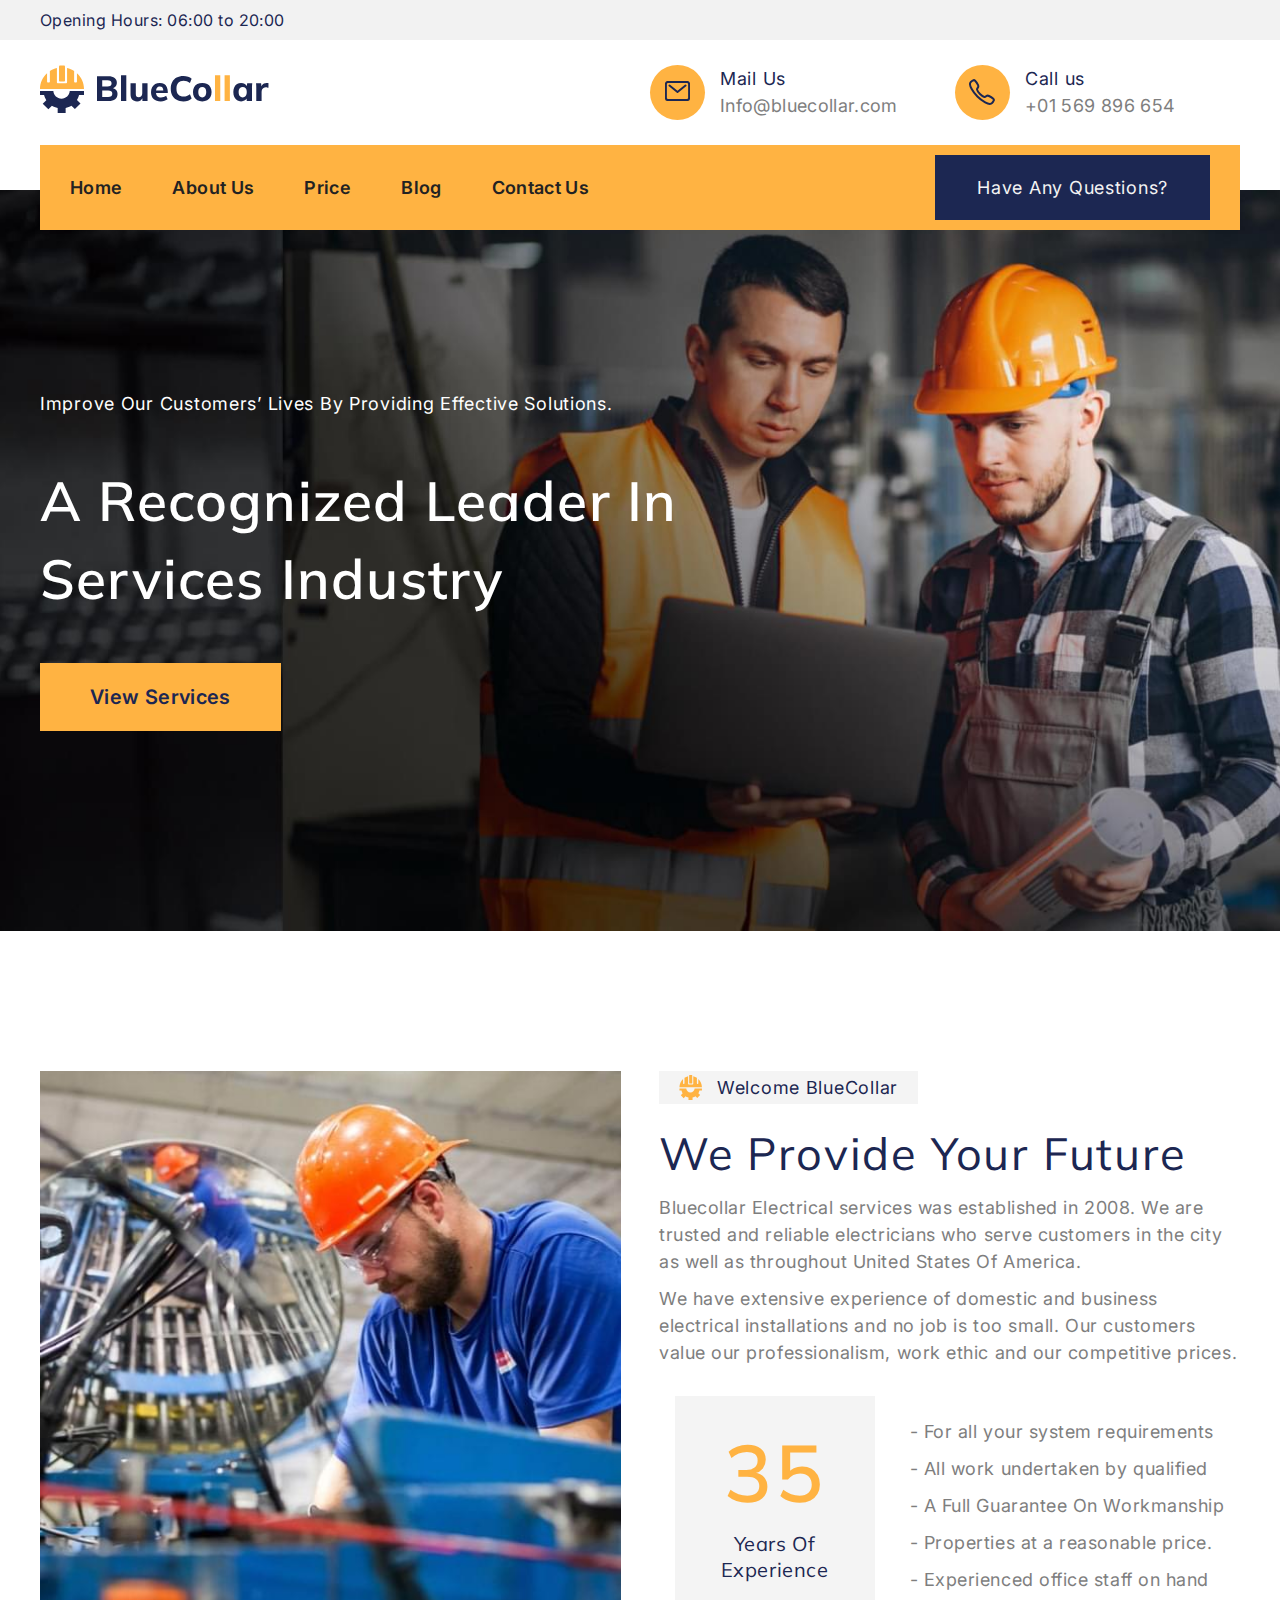
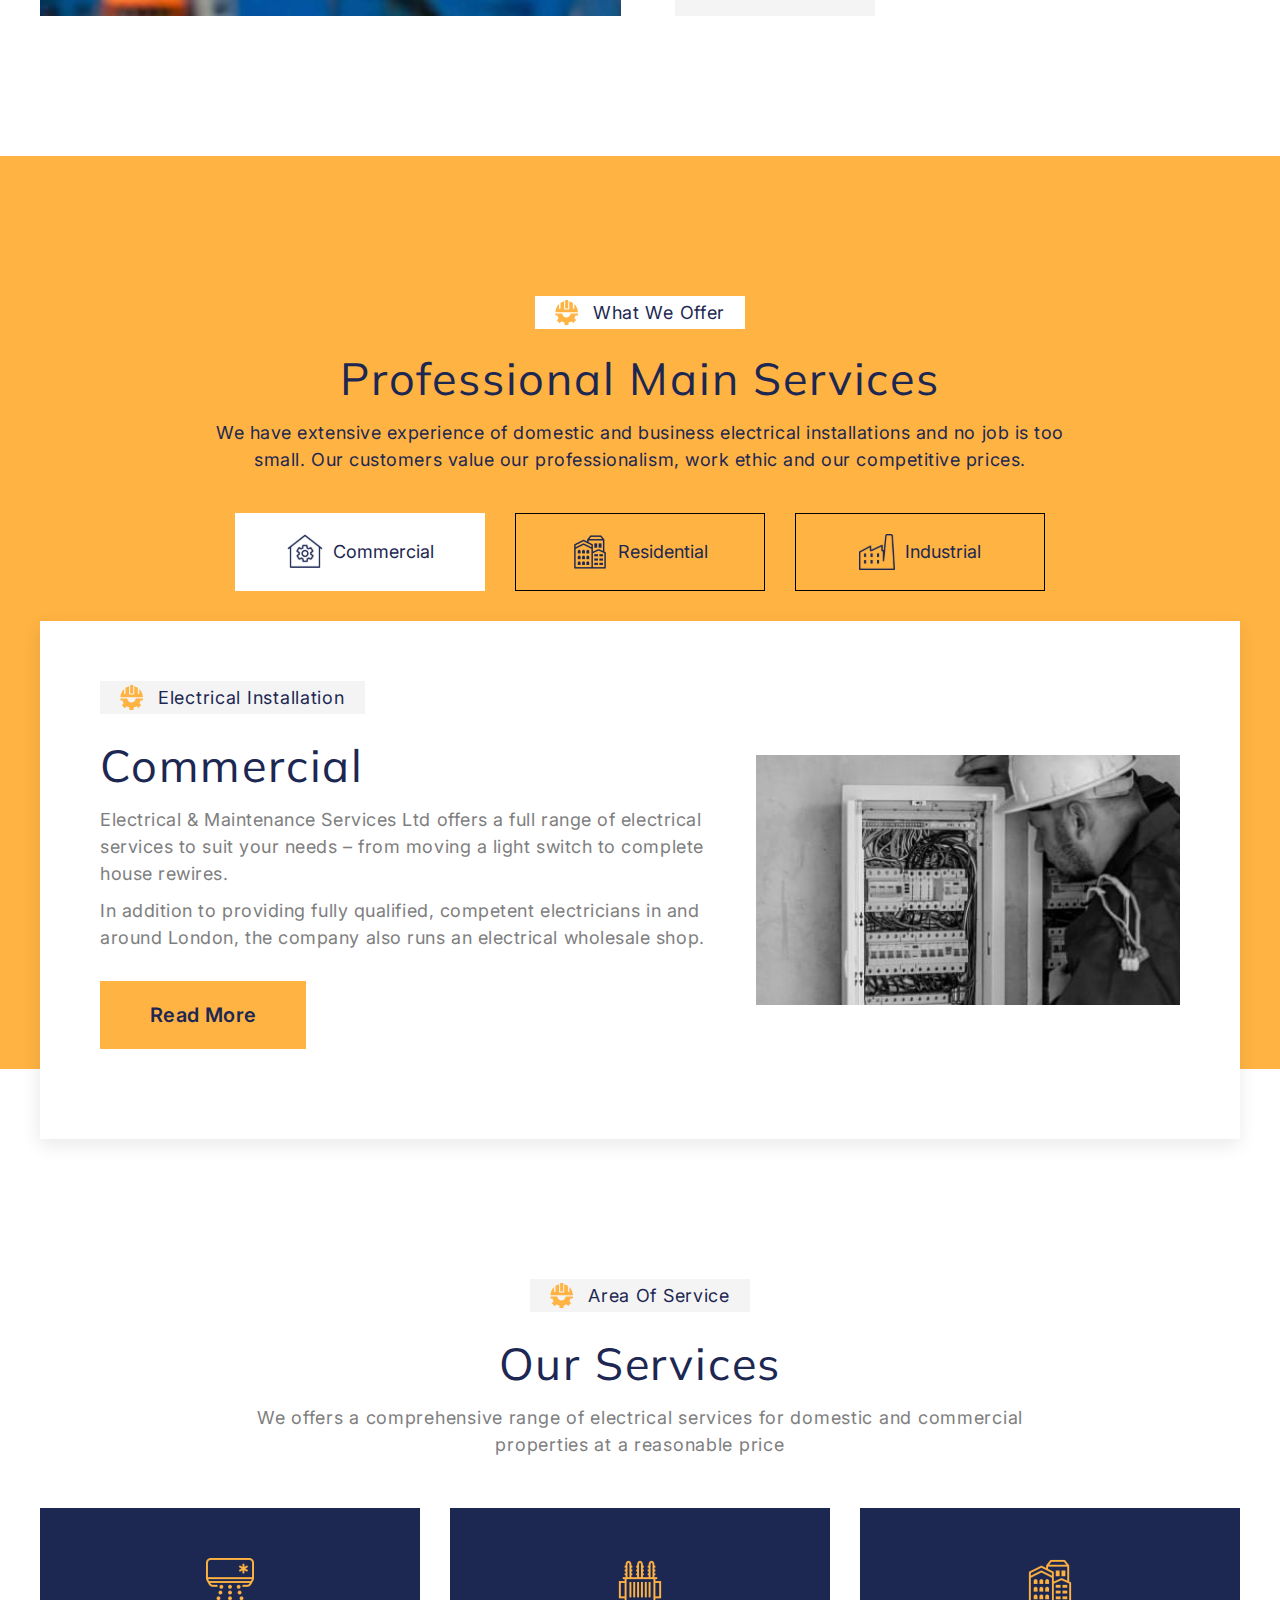
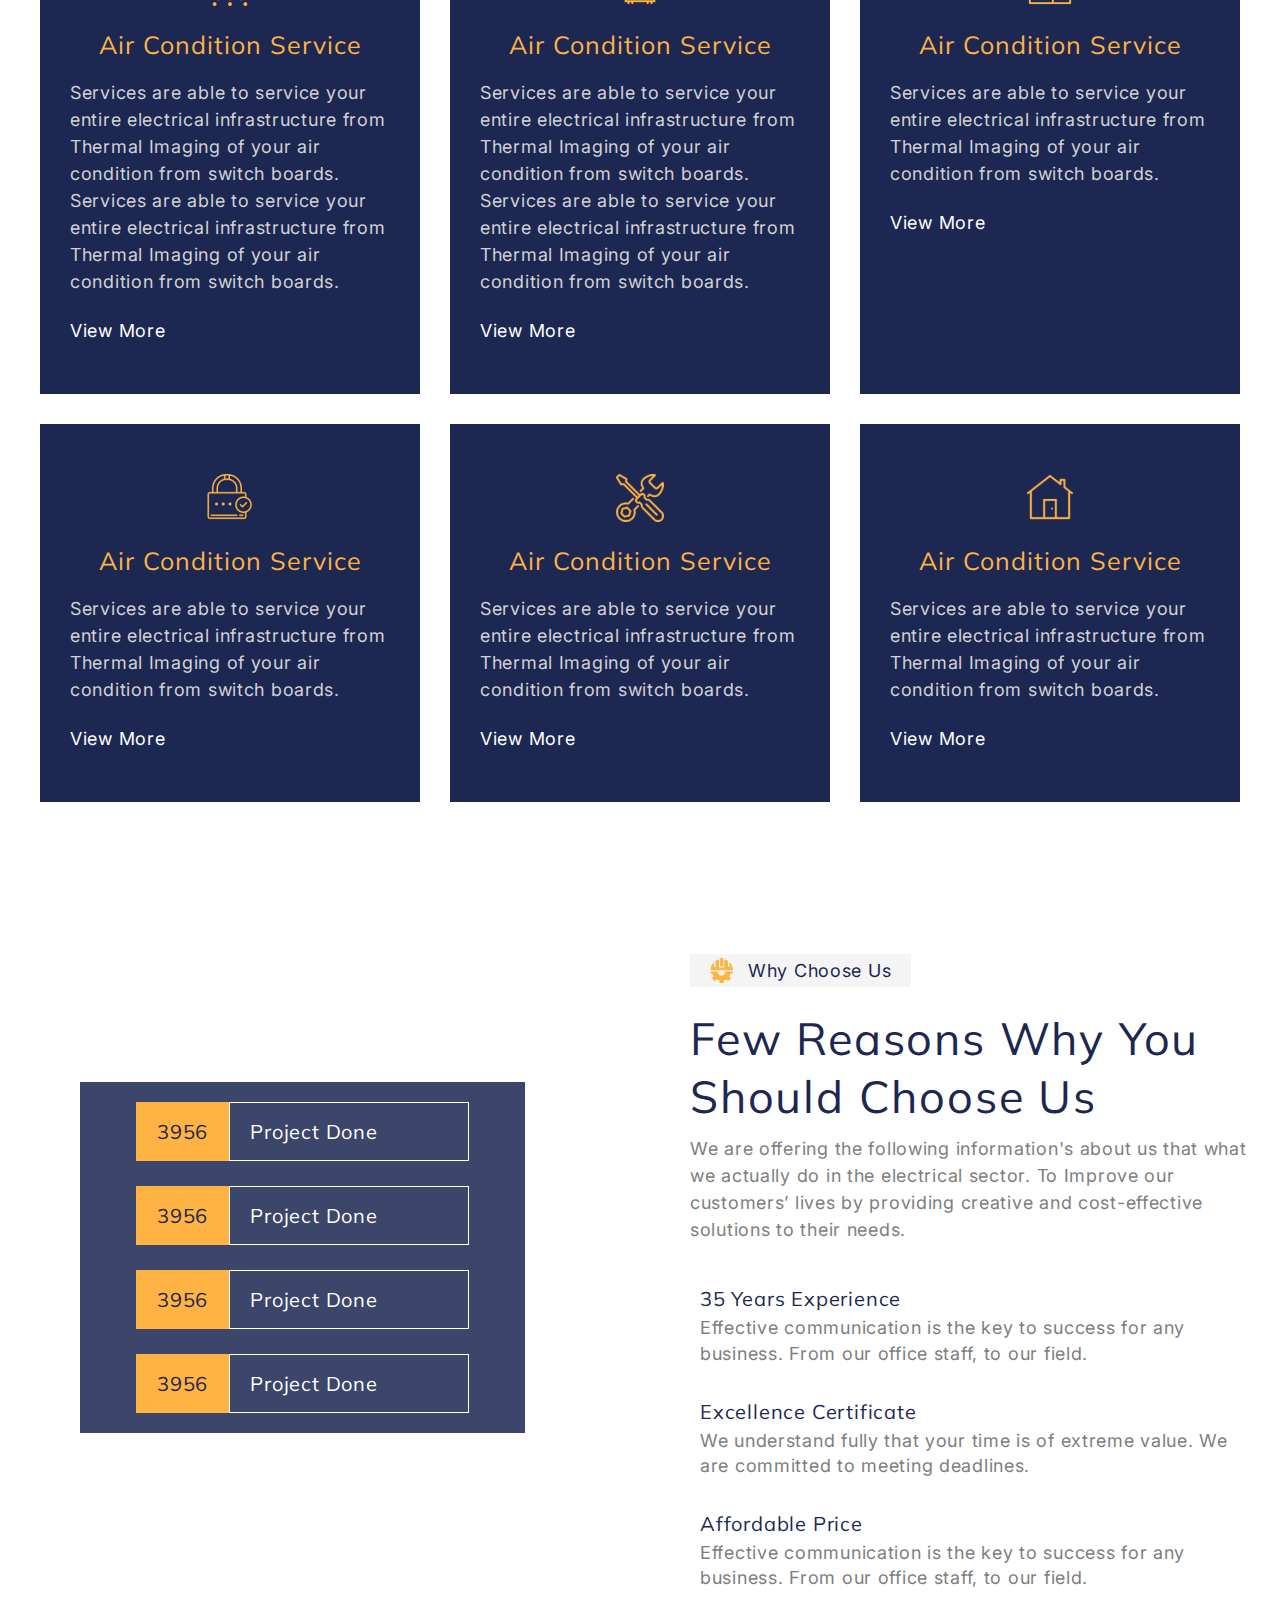
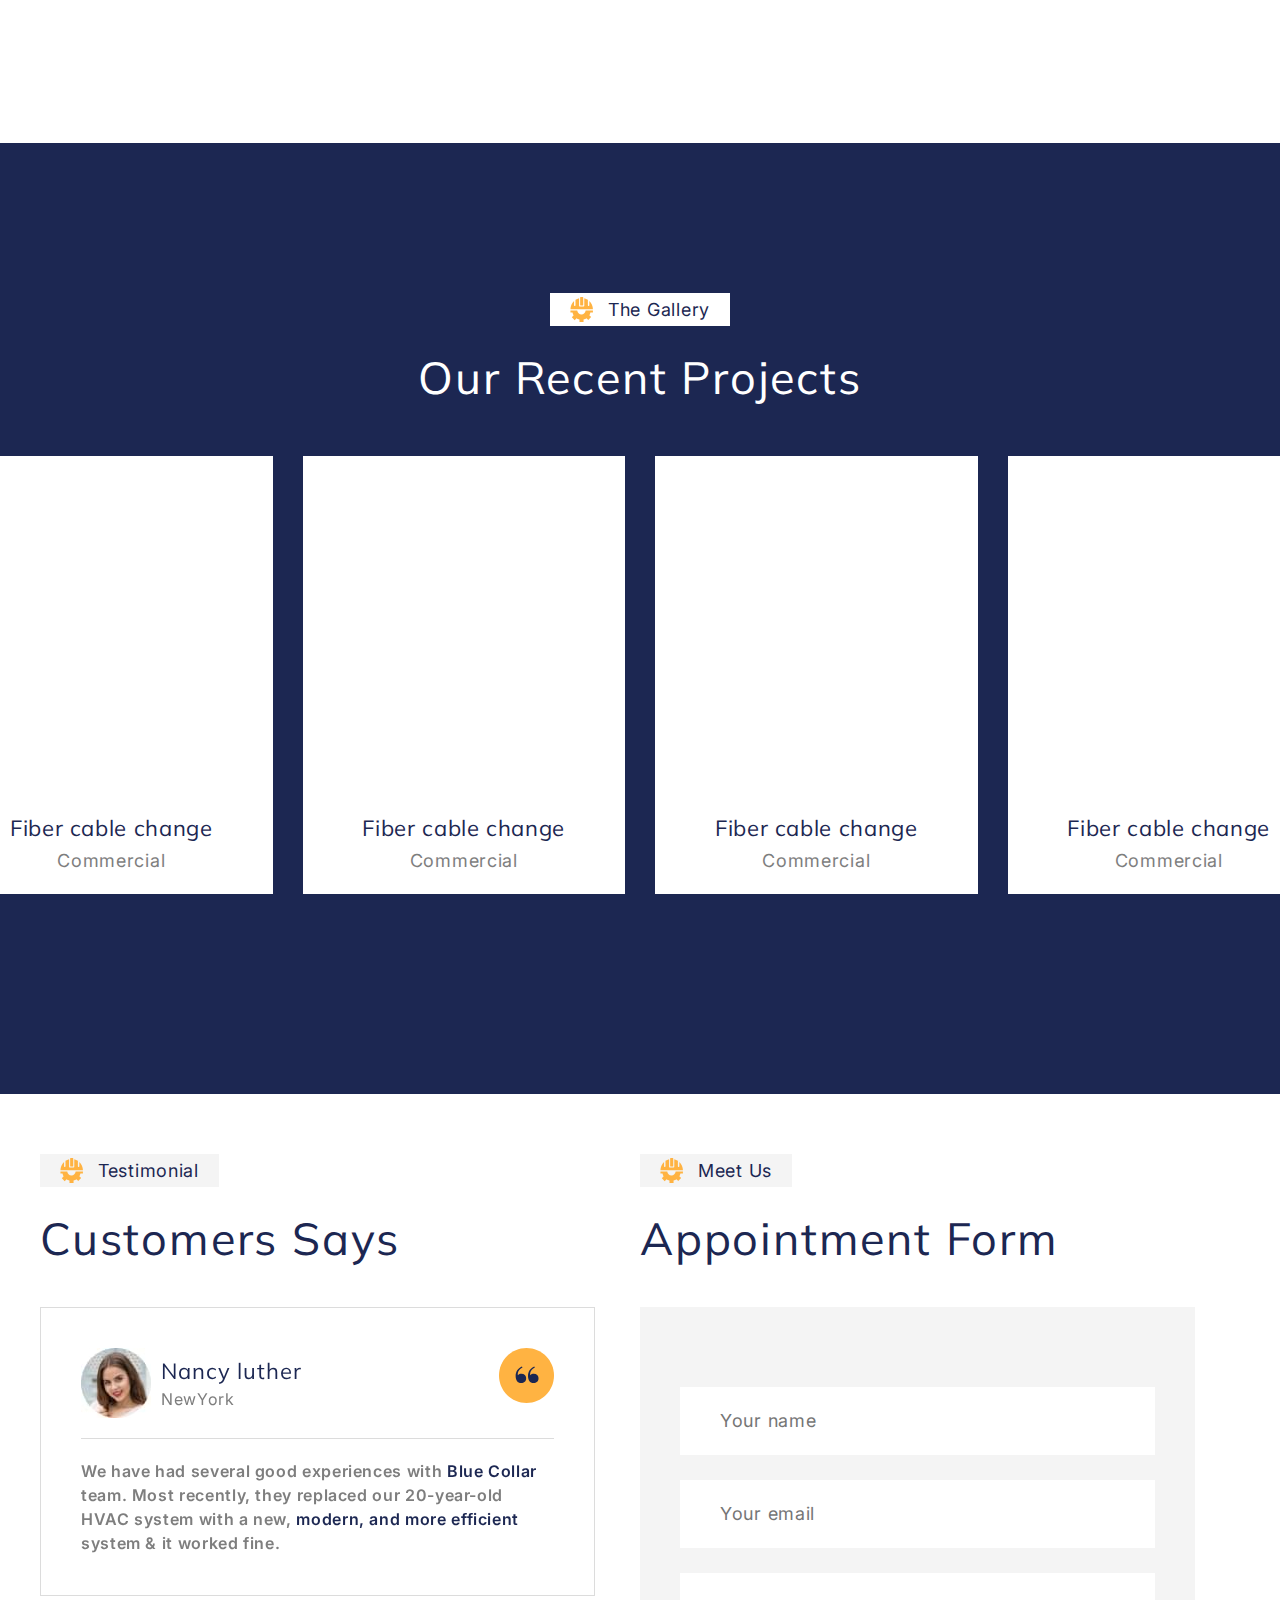
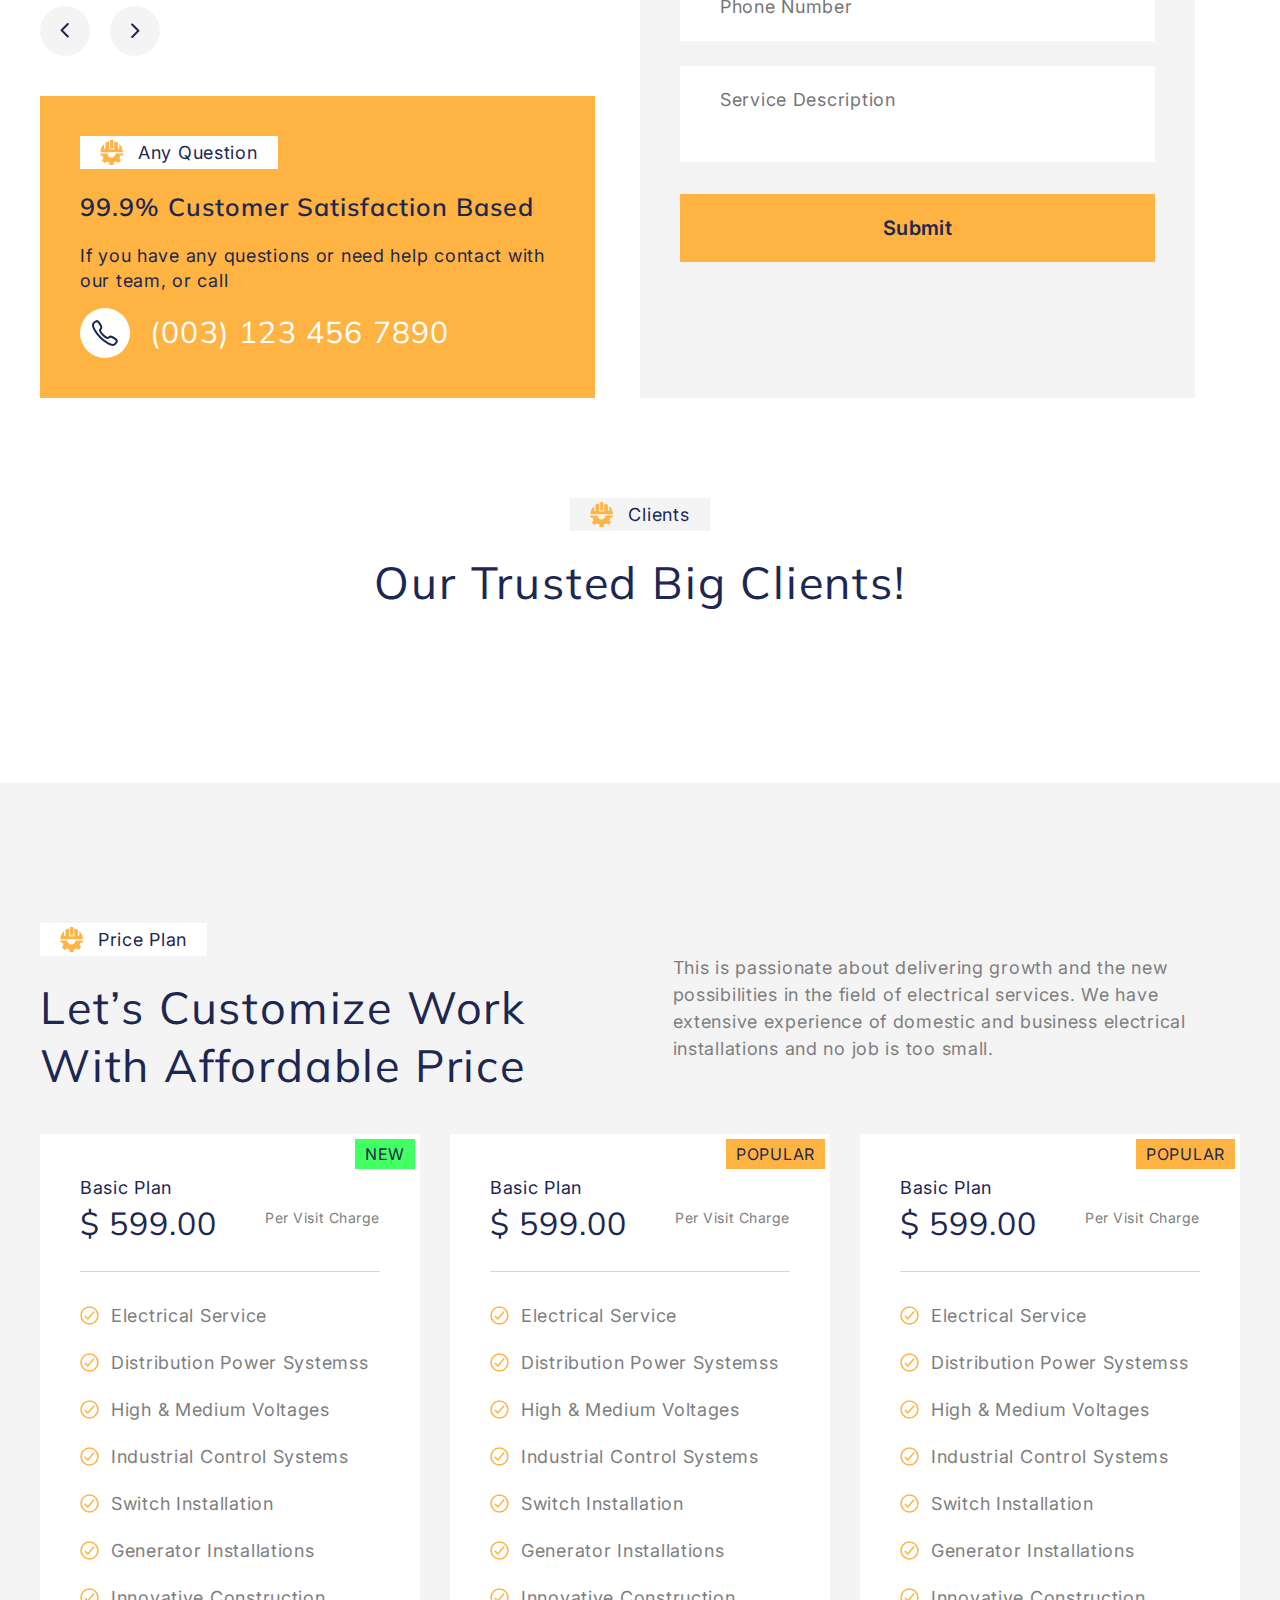
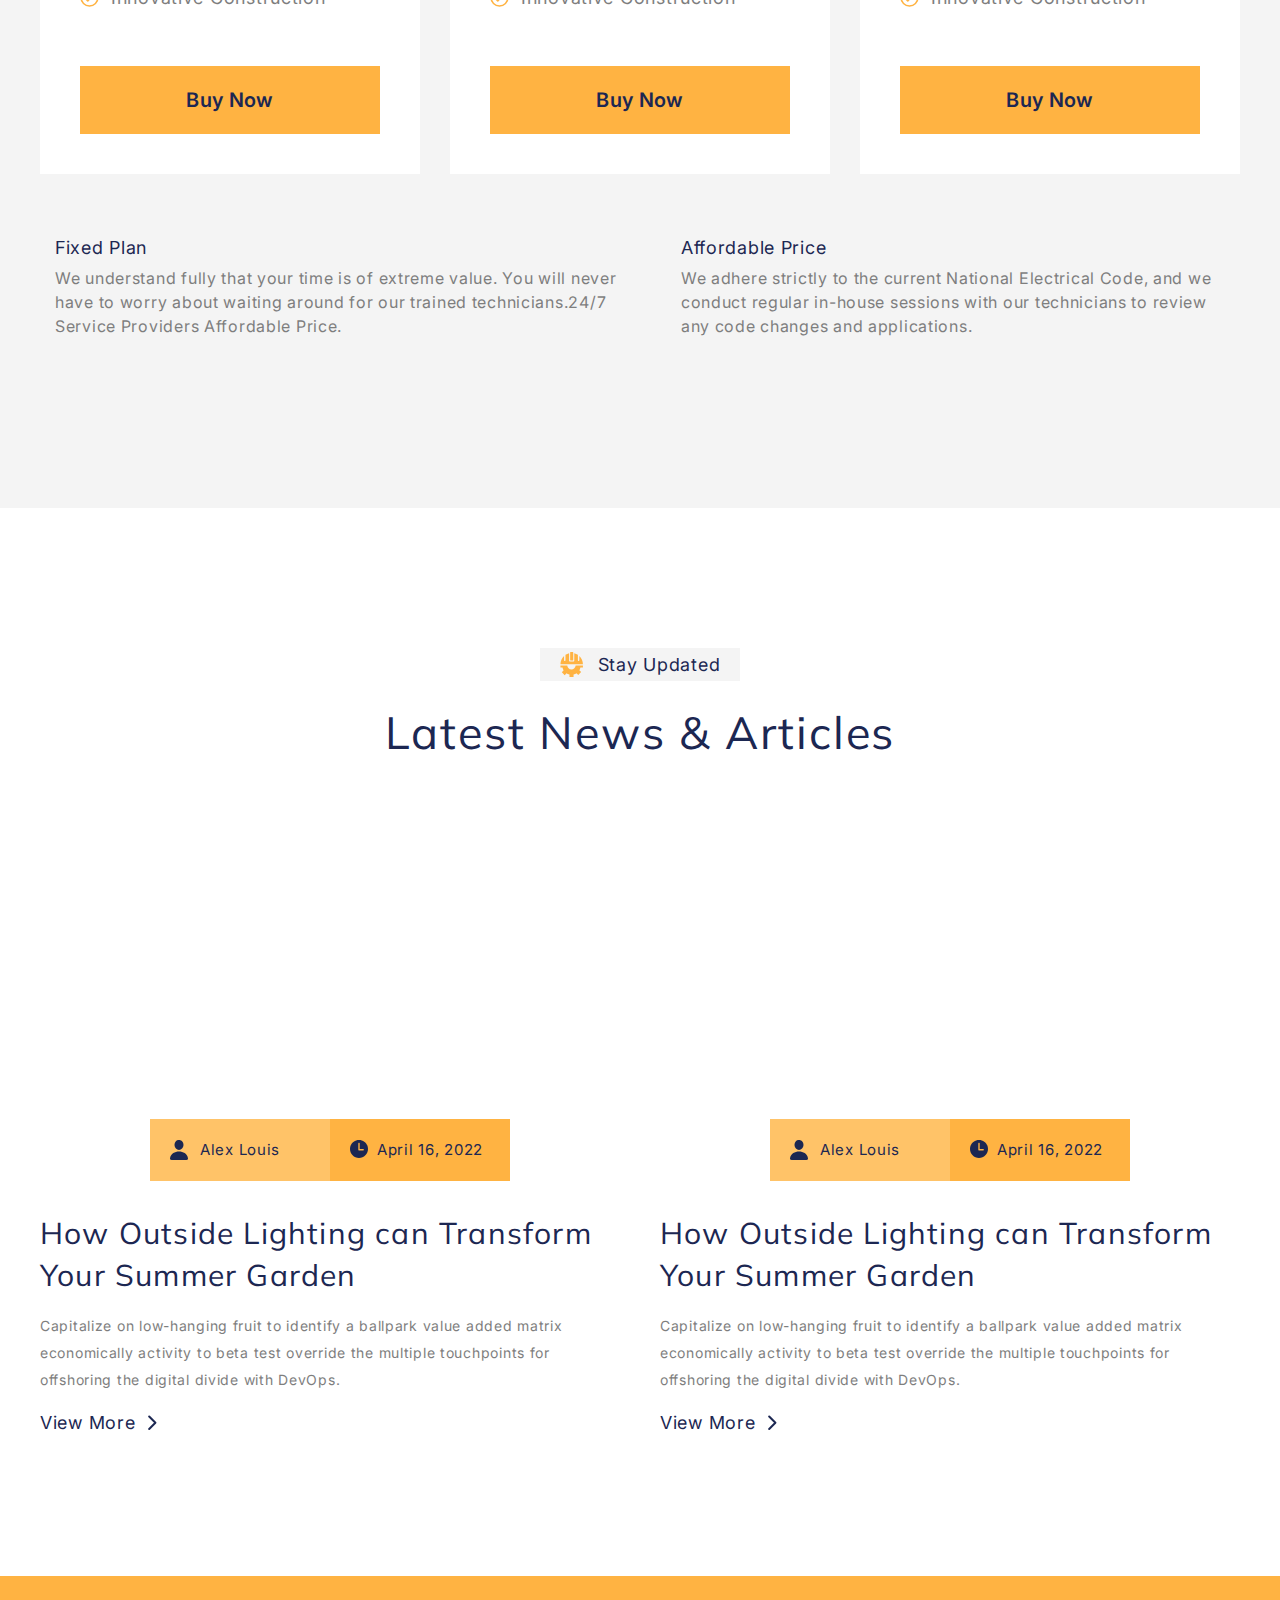
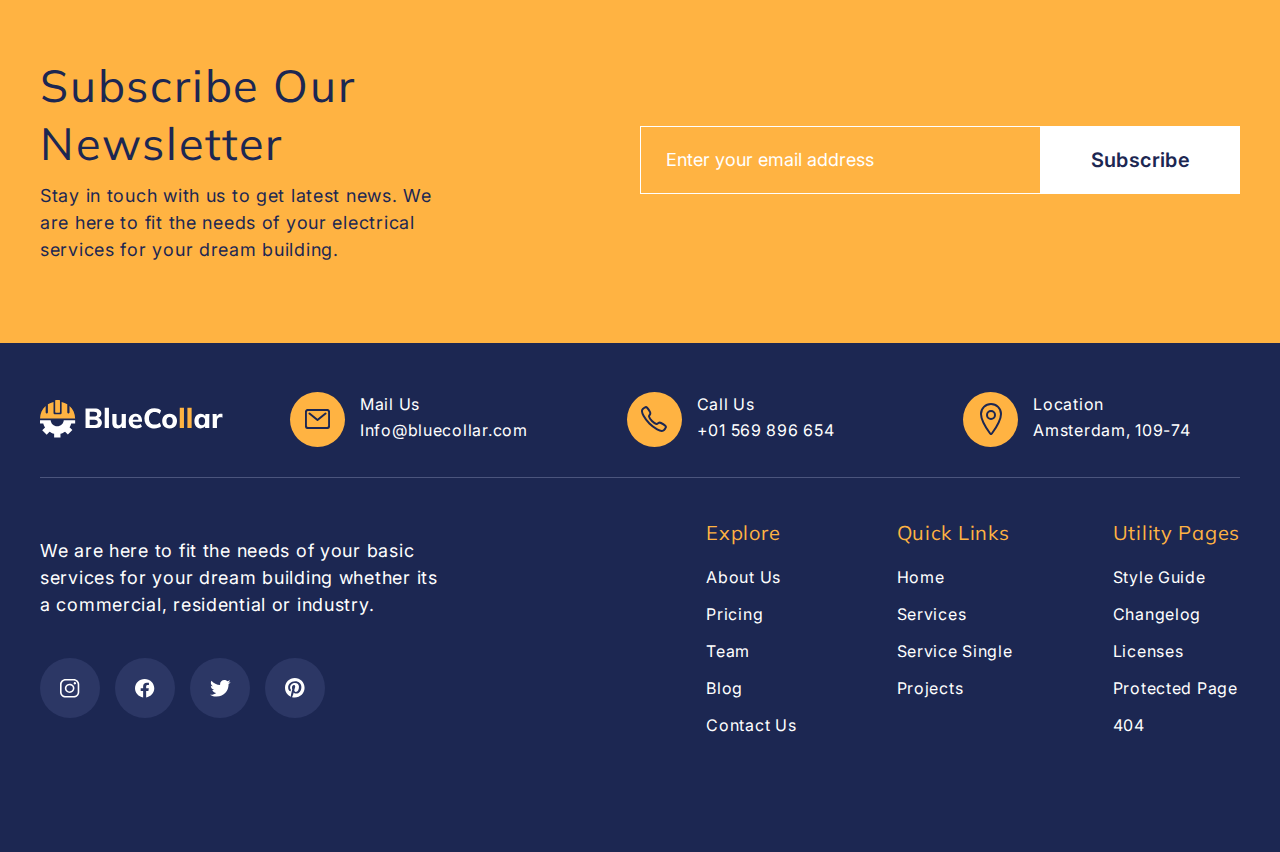
==== commit 47b5169b: "Add files via upload" ====
--- a/home.html
+++ b/home.html
@@ -131,7 +131,7 @@
 					</div>
 				</div>
 				<div class="main__image-ibg">
-					<img data-src="img/main.jpg" alt="main image" />
+					<img src="img/main.jpg" alt="main image" />
 				</div>
 			</section>
 			<section id="about" class="page__about about">
--- a/css/style.min.css
+++ b/css/style.min.css
@@ -1 +1 @@
-@charset "UTF-8";@import url(https://fonts.googleapis.com/css?family=Inter:regular,600&display=swap);@import url(https://fonts.googleapis.com/css?family=Mulish:regular,600&display=swap);@font-face{font-family:icons;font-display:swap;src:url(../fonts/icons.woff2) format("woff2"),url(../fonts/icons.woff) format("woff");font-weight:400;font-style:normal}[class*=_icon-]:before{font-family:icons;font-style:normal;font-weight:400;font-variant:normal;text-transform:none;line-height:1;-webkit-font-smoothing:antialiased;-moz-osx-font-smoothing:grayscale}[class*=_icon-]:before{display:block}._icon-face:before{content:"\e900"}._icon-gear:before{content:"\e901"}._icon-gear2:before{content:"\e902"}._icon-insta:before{content:"\e903"}._icon-local:before{content:"\e904"}._icon-mail:before{content:"\e905"}._icon-person:before{content:"\e906"}._icon-phone:before{content:"\e907"}._icon-pix:before{content:"\e908"}._icon-quote:before{content:"\e909"}._icon-text:before{content:"\e90a"}._icon-tick:before{content:"\e90b"}._icon-time:before{content:"\e90c"}._icon-tw:before{content:"\e90d"}*{padding:0;margin:0;border:0}*,:after,:before{-webkit-box-sizing:border-box;box-sizing:border-box}body,html{height:100%;min-width:320px}body{color:#1c2752;line-height:1;font-family:Inter,sans-serif;font-size:1.125rem;-ms-text-size-adjust:100%;-moz-text-size-adjust:100%;-webkit-text-size-adjust:100%;-webkit-font-smoothing:antialiased;-moz-osx-font-smoothing:grayscale}button,input,textarea{font-family:Inter,sans-serif;font-size:inherit}button{cursor:pointer;color:inherit;background-color:inherit}a{color:inherit}a:link,a:visited{text-decoration:none}a:hover{text-decoration:none}ul li{list-style:none}img{vertical-align:top}h1,h2,h3,h4,h5,h6{font-weight:inherit;font-size:inherit}.lock body{overflow:hidden;-ms-touch-action:none;touch-action:none}.wrapper{min-height:100%;display:-webkit-box;display:-ms-flexbox;display:flex;-webkit-box-orient:vertical;-webkit-box-direction:normal;-ms-flex-direction:column;flex-direction:column;overflow:hidden}.wrapper>main{-webkit-box-flex:1;-ms-flex:1 1 auto;flex:1 1 auto}.wrapper>*{min-width:0}[class*=__container]{max-width:75rem;-webkit-box-sizing:content-box;box-sizing:content-box;margin:0 auto;padding:0 .9375rem}.button{position:relative;z-index:3;display:-webkit-inline-box;display:-ms-inline-flexbox;display:inline-flex;padding:1.1875rem 3.125rem;line-height:1.5;letter-spacing:.36px;color:#1c2752;background-color:#ffb342;-webkit-transition:all .3s ease 0s;-o-transition:all .3s ease 0s;transition:all .3s ease 0s;-webkit-box-pack:center;-ms-flex-pack:center;justify-content:center;-webkit-box-align:center;-ms-flex-align:center;align-items:center;font-weight:600}.button._fw{width:100%}input[type=email],input[type=tel],input[type=text],textarea{-webkit-appearance:none;-moz-appearance:none;appearance:none}input[type=email]:focus,input[type=tel]:focus,input[type=text]:focus,textarea:focus{outline:0}.input{border-radius:0!important;width:100%;display:block;padding:0 20px}textarea.input{resize:none;padding:0 0}[class*=-ibg] img{position:absolute;width:100%;height:100%;top:0;left:0;-o-object-fit:cover;object-fit:cover}[class*=-ibg_contain] img{-o-object-fit:contain;object-fit:contain}.subtitle{line-height:1.5;letter-spacing:.04em;text-transform:capitalize;color:#1c2752;position:relative;padding:.1875rem 1.25rem;z-index:3;display:-webkit-inline-box;display:-ms-inline-flexbox;display:inline-flex;text-align:center;-webkit-box-align:center;-ms-flex-align:center;align-items:center;gap:.9375rem;background:#f4f4f4}.subtitle::before{content:"";background:url(../img/subtitle.svg) 0 0 no-repeat;width:1.4375rem;height:1.6875rem}.subtitle_white{background-color:#fff}.title{font-family:Mulish;font-size:2.8125rem;line-height:1.2888888889;letter-spacing:.04em;color:#1c2752}body{line-height:1.5;letter-spacing:.04em}.center{display:-webkit-box;display:-ms-flexbox;display:flex;-webkit-box-pack:center;-ms-flex-pack:center;justify-content:center;-webkit-box-align:center;-ms-flex-align:center;align-items:center}.icon-menu{display:none}._header-scroll .header__scroll{position:fixed;display:block;width:100%;background:#1c2752;color:#fff;z-index:5}._header-scroll .menu__link{color:#fff;-webkit-transition:all .3s ease 0s;-o-transition:all .3s ease 0s;transition:all .3s ease 0s}._header-scroll .bottom-header{opacity:0;visibility:hidden;-webkit-transform:translate(0,-100%);-ms-transform:translate(0,-100%);transform:translate(0,-100%)}.header__scroll{padding:1.25rem 0;display:none}.scroll-header__container{display:-webkit-box;display:-ms-flexbox;display:flex;-webkit-box-align:center;-ms-flex-align:center;align-items:center;-webkit-box-pack:justify;-ms-flex-pack:justify;justify-content:space-between}.scroll-header__logo{-webkit-box-flex:0;-ms-flex:0 1 15.625rem;flex:0 1 15.625rem}.scroll-header__logo img{width:100%;height:100%}.menu-open .scroll-header .menu__body{top:0}.header{position:relative;z-index:7}.header__top{background:#f2f2f2}.header__worktime{line-height:1.25;letter-spacing:.03em;color:#1c2752}.header__quesions{background-color:#1c2752;display:-webkit-box;display:-ms-flexbox;display:flex;-webkit-box-pack:center;-ms-flex-pack:center;justify-content:center;-webkit-box-align:center;-ms-flex-align:center;align-items:center;padding:1.1875rem 2.625rem;-webkit-transition:all .3s ease 0s;-o-transition:all .3s ease 0s;transition:all .3s ease 0s}.header__quesions span{white-space:nowrap;line-height:150%;letter-spacing:.04em;color:#f4f4f4}.header__container{display:-webkit-box;display:-ms-flexbox;display:flex;-webkit-box-pack:justify;-ms-flex-pack:justify;justify-content:space-between;gap:.9375rem;padding:.625rem .9375rem}.social__items{display:-webkit-box;display:-ms-flexbox;display:flex;-webkit-transition:all .3s ease 0s;-o-transition:all .3s ease 0s;transition:all .3s ease 0s}.main-header__wrap{display:-webkit-box;display:-ms-flexbox;display:flex;gap:.625rem}.main-header__logo{-webkit-box-flex:0;-ms-flex:0 0 50%;flex:0 0 50%}.main-header__logo img{max-width:100%}.bottom-header{-webkit-transition:all .3s ease 0s;-o-transition:all .3s ease 0s;transition:all .3s ease 0s}.bottom-header__wrap{background:#ffb342;padding:.625rem 1.875rem;display:-webkit-box;display:-ms-flexbox;display:flex;gap:.9375rem;-webkit-box-pack:justify;-ms-flex-pack:justify;justify-content:space-between;-webkit-box-align:center;-ms-flex-align:center;align-items:center}.menu__list{display:-webkit-box;display:-ms-flexbox;display:flex;-ms-flex-wrap:wrap;flex-wrap:wrap;-webkit-box-pack:space-evenly;-ms-flex-pack:space-evenly;justify-content:space-evenly;row-gap:.3125rem}.menu__link{font-weight:600;line-height:1.6666666667;letter-spacing:.36px;color:#222;-webkit-transition:all .3s ease 0s;-o-transition:all .3s ease 0s;transition:all .3s ease 0s}.contacts{-webkit-box-flex:0;-ms-flex:0 0 50%;flex:0 0 50%;display:-webkit-box;display:-ms-flexbox;display:flex;gap:.3125rem}.contacts .contacts__block{display:-webkit-box;display:-ms-flexbox;display:flex;-webkit-box-flex:1;-ms-flex:1 0 50%;flex:1 0 50%}.contacts__logo{-webkit-box-flex:0;-ms-flex:0 0 3.4375rem;flex:0 0 3.4375rem;height:3.4375rem;background:#ffb342;border-radius:50%;display:-webkit-box;display:-ms-flexbox;display:flex;-webkit-box-pack:center;-ms-flex-pack:center;justify-content:center;-webkit-box-align:center;-ms-flex-align:center;align-items:center;margin-right:.9375rem}.contacts__logo_phone::before{content:"";background:url(../img/phone.svg) 0 0 no-repeat;width:1.6875rem;height:1.6875rem}.contacts__logo_mail::before{content:"";background:url(../img/mail.svg) 0 0 no-repeat;width:1.625rem;height:1.4375rem}.contacts__content{-webkit-box-flex:1;-ms-flex:1 1 100%;flex:1 1 100%}.contacts__text{line-height:1.5;white-space:nowrap}.contacts__link{display:block;white-space:nowrap;line-height:1.5;letter-spacing:.36px;color:#7e7e7e}.footer{background:#1c2752;color:#fff;padding-top:calc(2.5rem + .625 * (((100vw - 20rem))/ ((70))));padding-bottom:calc(2.5rem + 2.5 * (((100vw - 20rem))/ ((70))))}.footer__top{padding-bottom:1.875rem;border-bottom:.0625rem solid #4b557d}.footer__logo{display:block;margin-bottom:1.875rem}.footer__logo img{width:100%;height:100%}.footer__contacts{-webkit-box-flex:1;-ms-flex:1 1 auto;flex:1 1 auto;display:-webkit-box;display:-ms-flexbox;display:flex;gap:3.125rem}.footer__content{padding:2.5rem 0}.footer__social{margin-bottom:1.875rem}.footer__menu{display:-webkit-box;display:-ms-flexbox;display:flex}.footer__title{font-family:Mulish;color:#ffb342}.footer__title:not(:last-child){margin-bottom:.9375rem}.footer__item:not(:last-child){margin-bottom:.625rem}.contact-footer{display:-webkit-box;display:-ms-flexbox;display:flex;gap:.9375rem}.contact-footer__image{-webkit-box-flex:0;-ms-flex:0 0 3.4375rem;flex:0 0 3.4375rem;height:3.4375rem;background:#ffb342;display:-webkit-box;display:-ms-flexbox;display:flex;-webkit-box-pack:center;-ms-flex-pack:center;justify-content:center;-webkit-box-align:center;-ms-flex-align:center;align-items:center;border-radius:50%}.social-footer__items{-ms-flex-wrap:wrap;flex-wrap:wrap;display:-webkit-box;display:-ms-flexbox;display:flex;-webkit-box-align:center;-ms-flex-align:center;align-items:center;gap:.9375rem}.social-footer__item{display:-webkit-box;display:-ms-flexbox;display:flex;border-radius:50%;-webkit-box-pack:center;-ms-flex-pack:center;justify-content:center;-webkit-box-align:center;-ms-flex-align:center;align-items:center;-webkit-box-flex:0;-ms-flex:0 0 3.75rem;flex:0 0 3.75rem;height:3.75rem;background:#2c3765}.main{position:relative;margin-top:-40px}.main__content{position:relative;z-index:2}.main__subtitle{line-height:1.5;letter-spacing:.04em;text-transform:capitalize;-webkit-box-align:center;-ms-flex-align:center;align-items:center;color:#fff}.main__title{font-family:Mulish;font-weight:600;line-height:1.4181818182;letter-spacing:1.2px;text-transform:capitalize;color:#fff;max-width:45rem}.about__container{display:-webkit-box;display:-ms-flexbox;display:flex}.about__img{-webkit-box-flex:0;-ms-flex:0 1 50%;flex:0 1 50%;position:relative}.about__content{-webkit-box-flex:0;-ms-flex:0 1 50%;flex:0 1 50%}.about__subtitle{-webkit-box-align:center;-ms-flex-align:center;align-items:center}.about__title{margin-bottom:.75rem}.about__text{line-height:1.5;letter-spacing:.03em;color:#7e7e7e}.about__text:not(:last-child){margin-bottom:1.875rem}.about__text p:not(:last-child){margin-bottom:.625rem}.about__bottom{display:-webkit-box;display:-ms-flexbox;display:flex;-webkit-box-pack:center;-ms-flex-pack:center;justify-content:center;-webkit-box-align:center;-ms-flex-align:center;align-items:center;gap:2.1875rem}.about__experience{background:#f4f4f4;display:-webkit-box;display:-ms-flexbox;display:flex;-webkit-box-orient:vertical;-webkit-box-direction:normal;-ms-flex-direction:column;flex-direction:column;-webkit-box-pack:center;-ms-flex-pack:center;justify-content:center;-webkit-box-align:center;-ms-flex-align:center;align-items:center;-webkit-box-flex:0;-ms-flex:0 0 12.5rem;flex:0 0 12.5rem;min-height:13.75rem;padding:1.5625rem}.about__year{font-family:Mulish;line-height:1.1;text-align:center;letter-spacing:.03em;font-weight:600;color:#ffb342}.about__info{max-width:7rem;font-family:Mulish;line-height:1.3;text-align:center;letter-spacing:.03em;color:#1c2752}.advantage__item{line-height:1.5;letter-spacing:.03em;color:#7e7e7e}.advantage__item:not(:last-child){margin-bottom:.625rem}.services{position:relative}.services::before{content:"";position:absolute;top:0;left:0;z-index:-1;width:100%;height:calc(100% - 4.375rem);background-color:#ffb342}.services__container{display:-webkit-box;display:-ms-flexbox;display:flex;-webkit-box-orient:vertical;-webkit-box-direction:normal;-ms-flex-direction:column;flex-direction:column;-webkit-box-align:center;-ms-flex-align:center;align-items:center}.services__title{text-align:center}.services__title:not(:last-child){margin-bottom:.75rem}.services__text{text-align:center;line-height:1.5;letter-spacing:.03em;max-width:53.125rem;margin:0 auto}.services__text:not(:last-child){margin-bottom:2.5rem}.tabs__navigation{-webkit-box-pack:center;-ms-flex-pack:center;justify-content:center;display:-webkit-box;display:-ms-flexbox;display:flex;margin-bottom:1.875rem}.tabs__title{-webkit-transition:all .3s ease 0s;-o-transition:all .3s ease 0s;transition:all .3s ease 0s;-webkit-box-flex:0;-ms-flex:0 1 15.625rem;flex:0 1 15.625rem;padding:1.25rem 2.5rem;border:.0625rem solid #000;display:-webkit-box;display:-ms-flexbox;display:flex;-webkit-box-pack:center;-ms-flex-pack:center;justify-content:center;-webkit-box-align:center;-ms-flex-align:center;align-items:center;gap:.625rem}.tabs__title img{width:2.25rem;height:2.25rem}.tabs__content{background:#fff;-webkit-box-shadow:-1px 6px 18px rgba(0,0,0,.09);box-shadow:-1px 6px 18px rgba(0,0,0,.09)}.tab__info:not(:last-child){margin-bottom:1.875rem}.tab__title:not(:last-child){margin-bottom:.75rem}.tab__text{line-height:1.5;letter-spacing:.03em;color:#7e7e7e;margin-bottom:1.875rem}.tab__text p:not(:last-child){margin-bottom:.625rem}.tab__image{position:relative}.tab__image-ibg{padding:0 0 34% 0;min-height:15.625rem}.tabs__title._tab-active{background:#fff;border:.0625rem solid transparent}.our__title{text-align:center}.our__title:not(:last-child){margin-bottom:.75rem}.our__text{text-align:center;line-height:1.5;letter-spacing:.04em;color:#7e7e7e;max-width:50rem;margin:0 auto}.our__items{display:-webkit-box;display:-ms-flexbox;display:flex;-webkit-box-orient:vertical;-webkit-box-direction:normal;-ms-flex-direction:column;flex-direction:column;gap:1.25rem}.our__item{background:#1c2752}.item-our__icon{text-align:center}.item-our__icon:not(:last-child){margin-bottom:1.25rem}.item-our__title{font-family:Mulish;line-height:1.52;letter-spacing:.04em;text-transform:capitalize;color:#ffb342;text-align:center}.item-our__title:not(:last-child){margin-bottom:.9375rem}.item-our__text{line-height:1.5;letter-spacing:.04em;color:#d2d2d2}.item-our__text:not(:last-child){margin-bottom:1.375rem}.item-our__link{line-height:1.5;letter-spacing:.04em;color:#fff;text-align:center}.reasons__column:not(:last-child){margin-bottom:1.875rem}.reasons__image-ibg{position:relative;padding:8.75rem 5rem}.reasons__content{padding:0 .9375rem}.reasons__title:not(:last-child){margin-bottom:.625rem}.reasons__text{line-height:1.5;letter-spacing:.04em;color:#7e7e7e}.reasons__text:not(:last-child){margin-bottom:2.5rem}.reasons__item:not(:last-child){margin-bottom:1.875rem}.item-reason{display:-webkit-box;display:-ms-flexbox;display:flex;gap:.625rem}.item-reason__title{font-family:Mulish;line-height:1.6;letter-spacing:.04em;color:#1c2752}.item-reason__text{display:block;color:#7e7e7e;line-height:1.4}.achievements__items{display:-webkit-box;display:-ms-flexbox;display:flex;-webkit-box-pack:center;-ms-flex-pack:center;justify-content:center;-webkit-box-orient:vertical;-webkit-box-direction:normal;-ms-flex-direction:column;flex-direction:column;background:rgba(28,39,82,.86);z-index:2;position:relative}.achievements__item{display:-webkit-box;display:-ms-flexbox;display:flex}.achievements__item:not(:last-child){margin-bottom:1.5625rem}.achievements__number{padding:1rem 1.25rem;background:#ffb342;border:1px solid #ffb342;font-family:Mulish;line-height:1.25;letter-spacing:.04em}.achievements__text{-webkit-box-flex:1;-ms-flex:1 1 auto;flex:1 1 auto;padding:1rem 1.25rem;border:1px solid #fff;font-family:Mulish;line-height:1.25;letter-spacing:.04em;color:#fff}.projects{background:#1c2752;color:#fff}.projects__title{text-align:center;color:#fff}.projects__title:not(:last-child){margin-bottom:3.125rem}.projects__items{display:-ms-grid;display:grid;gap:1.875rem}.item-project{padding:1.3125rem;background:#fff;color:#1c2752}.item-project__image-ibg{position:relative;padding:0 0 110% 0;margin-bottom:1.6875rem}.item-project__title{font-family:Mulish;line-height:1.3636363636;text-align:center;letter-spacing:.04rem}.item-project__title:not(:last-child){margin-bottom:.3125rem}.item-project__text{text-align:center;line-height:1.3888888889;color:#7e7e7e}.clients__title{text-align:center}.clients__title:not(:last-child){margin-bottom:2.8125rem}.clients__items{display:-webkit-box;display:-ms-flexbox;display:flex;-ms-flex-wrap:wrap;flex-wrap:wrap;-webkit-box-align:center;-ms-flex-align:center;align-items:center;-webkit-box-pack:center;-ms-flex-pack:center;justify-content:center}.clients__item img{width:100%;height:100%}.actions__column{-webkit-box-flex:0;-ms-flex:0 1 50%;flex:0 1 50%;min-width:0}.customers{display:-webkit-box;display:-ms-flexbox;display:flex;-webkit-box-orient:vertical;-webkit-box-direction:normal;-ms-flex-direction:column;flex-direction:column}.customers__title:not(:last-child){margin-bottom:2.5rem}.customers__block{padding-bottom:1.25rem;margin-bottom:1.25rem;-webkit-box-flex:1;-ms-flex:1 1 auto;flex:1 1 auto}.customers__slide{border:.0625rem solid #dcdcdc}.slide-customers__top{display:-webkit-box;display:-ms-flexbox;display:flex;-webkit-box-pack:justify;-ms-flex-pack:justify;justify-content:space-between;padding-bottom:1.25rem;border-bottom:.0625rem solid #dcdcdc;margin-bottom:1.25rem}.slide-customers__customer{display:-webkit-box;display:-ms-flexbox;display:flex;gap:.625rem;-webkit-box-align:center;-ms-flex-align:center;align-items:center}.slide-customers__image{-webkit-box-flex:0;-ms-flex:0 0 4.375rem;flex:0 0 4.375rem;height:4.375rem}.slide-customers__image img{width:100%;height:100%}.slide-customers__name{font-family:Mulish;line-height:1.5;letter-spacing:.04em;color:#1c2752}.slide-customers__city{line-height:1.375;letter-spacing:.04em;color:#7e7e7e}.slide-customers__quotes{-webkit-box-flex:0;-ms-flex:0 0 3.4375rem;flex:0 0 3.4375rem;height:3.4375rem}.slide-customers__quotes img{width:100%;height:100%}.slide-customers__text{font-weight:600;line-height:1.5;letter-spacing:.04em;color:#7e7e7e}.slide-customers__text span{color:#1c2752}.questions{background:#ffb342}.questions__title{font-family:Mulish;line-height:1.28;letter-spacing:.04em;font-weight:600;color:#1c2752}.questions__title:not(:last-child){margin-bottom:1.25rem}.questions__text{line-height:1.3888888889;letter-spacing:.04em}.questions__text:not(:last-child){margin-bottom:.9375rem}.questions__phone{font-family:Mulish;display:-webkit-box;display:-ms-flexbox;display:flex;-webkit-box-align:center;-ms-flex-align:center;align-items:center;line-height:1.5;letter-spacing:.04em;color:#fff;gap:1.25rem}.questions__phone span{display:-webkit-box;display:-ms-flexbox;display:flex;-webkit-box-pack:center;-ms-flex-pack:center;justify-content:center;-webkit-box-align:center;-ms-flex-align:center;align-items:center;content:"";background:#fff url(../img/phone.svg) center no-repeat;-webkit-box-flex:0;-ms-flex:0 0 3.125rem;flex:0 0 3.125rem;height:3.125rem;border-radius:50%}.appointment{display:-webkit-box;display:-ms-flexbox;display:flex;-webkit-box-orient:vertical;-webkit-box-direction:normal;-ms-flex-direction:column;flex-direction:column}.appointment__title:not(:last-child){margin-bottom:2.5rem}.appointment__form{-webkit-box-flex:1;-ms-flex:1 1 auto;flex:1 1 auto;background:#f4f4f4}.appointment__input{width:100%;line-height:1.5555555556;letter-spacing:.04em;color:#1c2752}.appointment__input:not(:last-child){margin-bottom:1.5625rem}.appointment__button{width:100%}.appointment textarea{resize:none}.customers__arrows{margin-top:.625rem;display:-webkit-box;display:-ms-flexbox;display:flex;gap:1.25rem}.customers__arrow{width:3.125rem;height:3.125rem;border-radius:50%;background:#f4f4f4;display:-webkit-box;display:-ms-flexbox;display:flex;-webkit-box-pack:center;-ms-flex-pack:center;justify-content:center;-webkit-box-align:center;-ms-flex-align:center;align-items:center}.customers__arrow_prev{-webkit-transform:rotate(-180deg);-ms-transform:rotate(-180deg);transform:rotate(-180deg)}.price-plan{background:#f4f4f4}.price-plan__top:not(:last-child){margin-bottom:2.5rem}.price-plan__items{margin-bottom:3.75rem}.price-plan__item{position:relative;background:#fff}.top-price-plan__column{-webkit-box-flex:0;-ms-flex:0 1 50%;flex:0 1 50%}.top-price-plan__text{line-height:1.5;letter-spacing:.04em;color:#7e7e7e}.item-price-plan__lebels{position:absolute;top:.3125rem;right:.3125rem}.item-price-plan__lebel{display:-webkit-box;display:-ms-flexbox;display:flex;-webkit-box-align:center;-ms-flex-align:center;align-items:center;-webkit-box-pack:center;-ms-flex-pack:center;justify-content:center;font-size:1rem;line-height:1.5;text-transform:uppercase;color:#1c2752;padding:.1875rem .625rem}.item-price-plan__lebel_orange{background:#ffb342}.item-price-plan__lebel_green{background:#42ff62}.item-price-plan__top{padding-bottom:1.875rem;border-bottom:.0625rem solid #d7d7d7;margin-bottom:1.875rem}.item-price-plan__name{margin-bottom:.3125rem}.item-price-plan__line{display:-webkit-box;display:-ms-flexbox;display:flex;-webkit-box-pack:justify;-ms-flex-pack:justify;justify-content:space-between}.item-price-plan__line span{font-size:.875rem;line-height:1.7142857143;letter-spacing:.04em;color:#7e7e7e}.item-price-plan__price{font-family:Mulish;line-height:1.09375;letter-spacing:.03em;color:#1c2752}.item-price-plan__list{margin-bottom:3.4375rem}.item-price-plan__item{text-transform:capitalize;-webkit-box-align:center;-ms-flex-align:center;align-items:center;color:#7e7e7e;display:-webkit-box;display:-ms-flexbox;display:flex;gap:.75rem}.item-price-plan__item::before{content:"";width:1.1875rem;height:1.1875rem;background:url(../img/list.svg) 0 0 no-repeat}.item-price-plan__button{width:100%}.bottom-price-plan__item{display:-webkit-box;display:-ms-flexbox;display:flex;gap:.9375rem}.bottom-price-plan__item:not(:last-child){margin-bottom:1.875rem}.bottom-price-plan__title{margin-bottom:.3125rem}.bottom-price-plan__text{color:#7e7e7e}.articles__title{text-align:center}.articles__title:not(:last-child){margin-bottom:1.875rem}.articles__items{display:-webkit-box;display:-ms-flexbox;display:flex;gap:2.5rem}.item-article__image-ibg{position:relative;padding-bottom:62%}.item-article__info{display:-webkit-box;display:-ms-flexbox;display:flex;max-width:22.5rem;margin:0 auto;line-height:1.4666666667;text-align:center;color:#1c2752;-webkit-transform:translate(0,-50%);-ms-transform:translate(0,-50%);transform:translate(0,-50%)}.item-article__name{-webkit-box-flex:0;-ms-flex:0 1 50%;flex:0 1 50%;background:#ffc368}.item-article__name span{display:-webkit-box;display:-ms-flexbox;display:flex;-webkit-box-align:center;-ms-flex-align:center;align-items:center;gap:.625rem}.item-article__name span::before{content:"";background:url(../img/name.svg) 0 0 no-repeat;width:1.25rem;height:1.25rem}.item-article__date{background:#ffb342;-webkit-box-flex:0;-ms-flex:0 1 50%;flex:0 1 50%}.item-article__date span{display:-webkit-box;display:-ms-flexbox;display:flex;-webkit-box-align:center;-ms-flex-align:center;align-items:center;gap:.4375rem}.item-article__date span::before{content:"";background:url(../img/time.svg) 0 0 no-repeat;width:1.25rem;height:1.25rem}.item-article__title{font-family:Mulish;line-height:1.4;letter-spacing:.04em;color:#1c2752}.item-article__title:not(:last-child){margin-bottom:1rem}.item-article__text{font-size:.875rem;line-height:1.9285714286;color:#7e7e7e}.item-article__text:not(:last-child){margin-bottom:1rem}.item-article__link{display:-webkit-box;display:-ms-flexbox;display:flex;-webkit-box-align:center;-ms-flex-align:center;align-items:center;gap:.625rem}.item-article__link::after{content:"";background:url(../img/arrow.svg) center no-repeat;width:.9375rem;height:.9375rem}.subscribe{background:#ffb342}.subscribe__container{-webkit-box-orient:vertical;-webkit-box-direction:normal;-ms-flex-direction:column;flex-direction:column;display:-webkit-box;display:-ms-flexbox;display:flex}.subscribe__title:not(:last-child){margin-bottom:.625rem}.subscribe__input{margin-bottom:0;padding:1.25rem 1.5625rem;background:0 0;border:.0625rem solid #fff;color:#fff}.subscribe__input::-webkit-input-placeholder{color:#fff}.subscribe__input::-moz-placeholder{color:#fff}.subscribe__input:-ms-input-placeholder{color:#fff}.subscribe__input::-ms-input-placeholder{color:#fff}.subscribe__input::placeholder{color:#fff}.button_white{background:#fff}.swiper{overflow:hidden}.swiper-wrapper{width:100%;height:100%;-webkit-box-sizing:content-box;box-sizing:content-box;display:-webkit-box;display:-ms-flexbox;display:flex;position:relative}.swiper-vertical .swiper-wrapper{-webkit-box-orient:vertical;-webkit-box-direction:normal;-ms-flex-direction:column;flex-direction:column}.swiper-autoheight .swiper-wrapper{-webkit-box-align:start;-ms-flex-align:start;align-items:flex-start}.swiper-initialized .swiper-slide{-ms-flex-negative:0;flex-shrink:0}.swiper-android .swiper-slide,.swiper-android .swiper-wrapper{-webkit-transform:translate3d(0,0,0);transform:translate3d(0,0,0)}.swiper-button-lock{display:none!important}@font-face{font-family:lg;src:url([data-uri]) format("woff2"),url([data-uri]) format("woff");font-weight:400;font-style:normal;font-display:block}.lg-icon{font-family:lg!important;speak:never;font-style:normal;font-weight:400;font-variant:normal;text-transform:none;line-height:1;-webkit-font-smoothing:antialiased;-moz-osx-font-smoothing:grayscale}.lg-container{font-family:system-ui,-apple-system,"Segoe UI",Roboto,"Helvetica Neue",Arial,"Noto Sans","Liberation Sans",sans-serif,"Apple Color Emoji","Segoe UI Emoji","Segoe UI Symbol","Noto Color Emoji"}.lg-next,.lg-prev{background-color:rgba(0,0,0,.45);border-radius:2px;color:#999;cursor:pointer;display:block;font-size:22px;margin-top:-10px;padding:8px 10px 9px;position:absolute;top:50%;z-index:1080;outline:0;border:none}.lg-next.disabled,.lg-prev.disabled{opacity:0!important;cursor:default}.lg-next:hover:not(.disabled),.lg-prev:hover:not(.disabled){color:#fff}.lg-single-item .lg-next,.lg-single-item .lg-prev{display:none}.lg-next{right:20px}.lg-next:before{content:"\e095"}.lg-prev{left:20px}.lg-prev:after{content:"\e094"}@-webkit-keyframes lg-right-end{0%{left:0}50%{left:-30px}100%{left:0}}@keyframes lg-right-end{0%{left:0}50%{left:-30px}100%{left:0}}@-webkit-keyframes lg-left-end{0%{left:0}50%{left:30px}100%{left:0}}@keyframes lg-left-end{0%{left:0}50%{left:30px}100%{left:0}}.lg-outer.lg-right-end .lg-object{-webkit-animation:lg-right-end .3s;animation:lg-right-end .3s;position:relative}.lg-outer.lg-left-end .lg-object{-webkit-animation:lg-left-end .3s;animation:lg-left-end .3s;position:relative}.lg-toolbar{z-index:1082;left:0;position:absolute;top:0;width:100%}.lg-media-overlap .lg-toolbar{background-image:-webkit-gradient(linear,left bottom,left top,from(rgba(0,0,0,0)),to(rgba(0,0,0,.4)));background-image:-o-linear-gradient(bottom,rgba(0,0,0,0),rgba(0,0,0,.4));background-image:linear-gradient(0deg,rgba(0,0,0,0),rgba(0,0,0,.4))}.lg-toolbar .lg-icon{color:#999;cursor:pointer;float:right;font-size:24px;height:47px;line-height:27px;padding:10px 0;text-align:center;width:50px;text-decoration:none!important;outline:medium none;will-change:color;-webkit-transition:color .2s linear;-o-transition:color .2s linear;transition:color .2s linear;background:0 0;border:none;-webkit-box-shadow:none;box-shadow:none}.lg-toolbar .lg-icon.lg-icon-18{font-size:18px}.lg-toolbar .lg-icon:hover{color:#fff}.lg-toolbar .lg-close:after{content:"\e070"}.lg-toolbar .lg-maximize{font-size:22px}.lg-toolbar .lg-maximize:after{content:"\e90a"}.lg-toolbar .lg-download:after{content:"\e0f2"}.lg-sub-html{color:#eee;font-size:16px;padding:10px 40px;text-align:center;z-index:1080;opacity:0;-webkit-transition:opacity .2s ease-out 0s;-o-transition:opacity .2s ease-out 0s;transition:opacity .2s ease-out 0s}.lg-sub-html h4{margin:0;font-size:13px;font-weight:700}.lg-sub-html p{font-size:12px;margin:5px 0 0}.lg-sub-html a{color:inherit}.lg-sub-html a:hover{text-decoration:underline}.lg-media-overlap .lg-sub-html{background-image:-webkit-gradient(linear,left top,left bottom,from(rgba(0,0,0,0)),to(rgba(0,0,0,.6)));background-image:-o-linear-gradient(top,rgba(0,0,0,0),rgba(0,0,0,.6));background-image:linear-gradient(180deg,rgba(0,0,0,0),rgba(0,0,0,.6))}.lg-item .lg-sub-html{position:absolute;bottom:0;right:0;left:0}.lg-error-msg{font-size:14px;color:#999}.lg-counter{color:#999;display:inline-block;font-size:16px;padding-left:20px;padding-top:12px;height:47px;vertical-align:middle}.lg-closing .lg-next,.lg-closing .lg-prev,.lg-closing .lg-sub-html,.lg-closing .lg-toolbar{opacity:0;-webkit-transition:-webkit-transform .08 cubic-bezier(0,0,.25,1) 0s,opacity .08 cubic-bezier(0,0,.25,1) 0s,color .08 linear;-o-transition:-o-transform .08 cubic-bezier(0,0,.25,1) 0s,opacity .08 cubic-bezier(0,0,.25,1) 0s,color .08 linear;-webkit-transition:opacity .08 cubic-bezier(0,0,.25,1) 0s,color .08 linear,-webkit-transform .08 cubic-bezier(0,0,.25,1) 0s;transition:opacity .08 cubic-bezier(0,0,.25,1) 0s,color .08 linear,-webkit-transform .08 cubic-bezier(0,0,.25,1) 0s;-o-transition:transform .08 cubic-bezier(0,0,.25,1) 0s,opacity .08 cubic-bezier(0,0,.25,1) 0s,color .08 linear;transition:transform .08 cubic-bezier(0,0,.25,1) 0s,opacity .08 cubic-bezier(0,0,.25,1) 0s,color .08 linear;transition:transform .08 cubic-bezier(0,0,.25,1) 0s,opacity .08 cubic-bezier(0,0,.25,1) 0s,color .08 linear,-webkit-transform .08 cubic-bezier(0,0,.25,1) 0s}body:not(.lg-from-hash) .lg-outer.lg-start-zoom .lg-item:not(.lg-zoomable) .lg-img-wrap,body:not(.lg-from-hash) .lg-outer.lg-start-zoom .lg-item:not(.lg-zoomable) .lg-video-cont{opacity:0;-ms-transform:scale3d(.5,.5,.5);-webkit-transform:scale3d(.5,.5,.5);transform:scale3d(.5,.5,.5);will-change:transform,opacity;-webkit-transition:-webkit-transform 250ms cubic-bezier(0,0,.25,1) 0s,opacity 250ms cubic-bezier(0,0,.25,1)!important;-o-transition:-o-transform 250ms cubic-bezier(0,0,.25,1) 0s,opacity 250ms cubic-bezier(0,0,.25,1)!important;-webkit-transition:opacity 250ms cubic-bezier(0,0,.25,1),-webkit-transform 250ms cubic-bezier(0,0,.25,1) 0s!important;transition:opacity 250ms cubic-bezier(0,0,.25,1),-webkit-transform 250ms cubic-bezier(0,0,.25,1) 0s!important;-o-transition:transform 250ms cubic-bezier(0,0,.25,1) 0s,opacity 250ms cubic-bezier(0,0,.25,1)!important;transition:transform 250ms cubic-bezier(0,0,.25,1) 0s,opacity 250ms cubic-bezier(0,0,.25,1)!important;transition:transform 250ms cubic-bezier(0,0,.25,1) 0s,opacity 250ms cubic-bezier(0,0,.25,1),-webkit-transform 250ms cubic-bezier(0,0,.25,1) 0s!important}body:not(.lg-from-hash) .lg-outer.lg-start-zoom .lg-item:not(.lg-zoomable).lg-complete .lg-img-wrap,body:not(.lg-from-hash) .lg-outer.lg-start-zoom .lg-item:not(.lg-zoomable).lg-complete .lg-video-cont{opacity:1;-ms-transform:scale3d(1,1,1);-webkit-transform:scale3d(1,1,1);transform:scale3d(1,1,1)}.lg-group:after{content:"";display:table;clear:both}.lg-container{display:none;outline:0}.lg-container.lg-show{display:block}.lg-on{scroll-behavior:unset}.lg-hide-sub-html .lg-sub-html,.lg-next,.lg-pager-outer,.lg-prev,.lg-toolbar{opacity:0;will-change:transform,opacity;-webkit-transition:-webkit-transform .25s cubic-bezier(0,0,.25,1) 0s,opacity .25s cubic-bezier(0,0,.25,1) 0s;-o-transition:-o-transform .25s cubic-bezier(0,0,.25,1) 0s,opacity .25s cubic-bezier(0,0,.25,1) 0s;-webkit-transition:opacity .25s cubic-bezier(0,0,.25,1) 0s,-webkit-transform .25s cubic-bezier(0,0,.25,1) 0s;transition:opacity .25s cubic-bezier(0,0,.25,1) 0s,-webkit-transform .25s cubic-bezier(0,0,.25,1) 0s;-o-transition:transform .25s cubic-bezier(0,0,.25,1) 0s,opacity .25s cubic-bezier(0,0,.25,1) 0s;transition:transform .25s cubic-bezier(0,0,.25,1) 0s,opacity .25s cubic-bezier(0,0,.25,1) 0s;transition:transform .25s cubic-bezier(0,0,.25,1) 0s,opacity .25s cubic-bezier(0,0,.25,1) 0s,-webkit-transform .25s cubic-bezier(0,0,.25,1) 0s}.lg-show-in .lg-next,.lg-show-in .lg-pager-outer,.lg-show-in .lg-prev,.lg-show-in .lg-toolbar{opacity:1}.lg-show-in.lg-hide-sub-html .lg-sub-html{opacity:1}.lg-show-in .lg-hide-items .lg-prev{opacity:0;-webkit-transform:translate3d(-10px,0,0);transform:translate3d(-10px,0,0)}.lg-show-in .lg-hide-items .lg-next{opacity:0;-webkit-transform:translate3d(10px,0,0);transform:translate3d(10px,0,0)}.lg-show-in .lg-hide-items .lg-toolbar{opacity:0;-webkit-transform:translate3d(0,-10px,0);transform:translate3d(0,-10px,0)}.lg-show-in .lg-hide-items.lg-hide-sub-html .lg-sub-html{opacity:0;-webkit-transform:translate3d(0,20px,0);transform:translate3d(0,20px,0)}.lg-outer{width:100%;height:100%;position:fixed;top:0;left:0;z-index:1050;text-align:left;opacity:.001;outline:0;will-change:auto;overflow:hidden;-webkit-transition:opacity .15s ease 0s;-o-transition:opacity .15s ease 0s;transition:opacity .15s ease 0s}.lg-outer *{-webkit-box-sizing:border-box;box-sizing:border-box}.lg-outer.lg-zoom-from-image{opacity:1}.lg-outer.lg-visible{opacity:1}.lg-outer.lg-css3 .lg-item:not(.lg-start-end-progress).lg-current,.lg-outer.lg-css3 .lg-item:not(.lg-start-end-progress).lg-next-slide,.lg-outer.lg-css3 .lg-item:not(.lg-start-end-progress).lg-prev-slide{-webkit-transition-duration:inherit!important;-o-transition-duration:inherit!important;transition-duration:inherit!important;-webkit-transition-timing-function:inherit!important;-o-transition-timing-function:inherit!important;transition-timing-function:inherit!important}.lg-outer.lg-css3.lg-dragging .lg-item.lg-current,.lg-outer.lg-css3.lg-dragging .lg-item.lg-next-slide,.lg-outer.lg-css3.lg-dragging .lg-item.lg-prev-slide{-webkit-transition-duration:0s!important;-o-transition-duration:0s!important;transition-duration:0s!important;opacity:1}.lg-outer.lg-grab img.lg-object{cursor:-webkit-grab;cursor:-o-grab;cursor:-ms-grab;cursor:grab}.lg-outer.lg-grabbing img.lg-object{cursor:move;cursor:-webkit-grabbing;cursor:-o-grabbing;cursor:-ms-grabbing;cursor:grabbing}.lg-outer .lg-content{position:absolute;top:0;left:0;right:0;bottom:0}.lg-outer .lg-inner{width:100%;position:absolute;left:0;top:0;bottom:0;-webkit-transition:opacity 0s;-o-transition:opacity 0s;transition:opacity 0s;white-space:nowrap}.lg-outer .lg-item{will-change:transform,opacity;display:none!important}.no-webp .lg-outer .lg-item:not(.lg-start-end-progress){background:url([data-uri]) no-repeat scroll center center transparent}.lg-outer.lg-css3 .lg-current,.lg-outer.lg-css3 .lg-next-slide,.lg-outer.lg-css3 .lg-prev-slide{display:inline-block!important}.lg-outer.lg-css .lg-current{display:inline-block!important}.lg-outer .lg-img-wrap,.lg-outer .lg-item{display:inline-block;text-align:center;position:absolute;width:100%;height:100%}.lg-outer .lg-img-wrap:before,.lg-outer .lg-item:before{content:"";display:inline-block;height:100%;vertical-align:middle}.lg-outer .lg-img-wrap{position:absolute;left:0;right:0;top:0;bottom:0;white-space:nowrap;font-size:0}.lg-outer .lg-item.lg-complete{background-image:none}.lg-outer .lg-item.lg-current{z-index:1060}.lg-outer .lg-object{display:inline-block;vertical-align:middle;max-width:100%;max-height:100%;width:auto;height:auto;position:relative}.lg-outer .lg-empty-html .lg-sub-html,.lg-outer .lg-empty-html.lg-sub-html{display:none}.lg-outer.lg-hide-download .lg-download{opacity:.75;pointer-events:none}.lg-outer .lg-first-slide .lg-dummy-img{position:absolute;top:50%;left:50%}.lg-outer.lg-components-open:not(.lg-zoomed) .lg-components{-webkit-transform:translate3d(0,0,0);transform:translate3d(0,0,0);opacity:1}.lg-outer.lg-components-open:not(.lg-zoomed) .lg-sub-html{opacity:1;-webkit-transition:opacity .2s ease-out .15s;-o-transition:opacity .2s ease-out .15s;transition:opacity .2s ease-out .15s}.lg-backdrop{position:fixed;top:0;left:0;right:0;bottom:0;z-index:1040;background-color:#000;opacity:0;will-change:auto;-webkit-transition:opacity 333ms ease-in 0s;-o-transition:opacity 333ms ease-in 0s;transition:opacity 333ms ease-in 0s}.lg-backdrop.in{opacity:1}.lg-css3.lg-no-trans .lg-current,.lg-css3.lg-no-trans .lg-next-slide,.lg-css3.lg-no-trans .lg-prev-slide{-webkit-transition:none 0s ease 0s!important;-o-transition:none 0s ease 0s!important;transition:none 0s ease 0s!important}.lg-css3.lg-use-css3 .lg-item{-webkit-backface-visibility:hidden;backface-visibility:hidden}.lg-css3.lg-fade .lg-item{opacity:0}.lg-css3.lg-fade .lg-item.lg-current{opacity:1}.lg-css3.lg-fade .lg-item.lg-current,.lg-css3.lg-fade .lg-item.lg-next-slide,.lg-css3.lg-fade .lg-item.lg-prev-slide{-webkit-transition:opacity .1s ease 0s;-o-transition:opacity .1s ease 0s;transition:opacity .1s ease 0s}.lg-css3.lg-use-css3 .lg-item.lg-start-progress{-webkit-transition:-webkit-transform 1s cubic-bezier(.175,.885,.32,1.275) 0s;-o-transition:-o-transform 1s cubic-bezier(.175,.885,.32,1.275) 0s;transition:-webkit-transform 1s cubic-bezier(.175,.885,.32,1.275) 0s;-o-transition:transform 1s cubic-bezier(.175,.885,.32,1.275) 0s;transition:transform 1s cubic-bezier(.175,.885,.32,1.275) 0s;transition:transform 1s cubic-bezier(.175,.885,.32,1.275) 0s,-webkit-transform 1s cubic-bezier(.175,.885,.32,1.275) 0s}.lg-css3.lg-use-css3 .lg-item.lg-start-end-progress{-webkit-transition:-webkit-transform 1s cubic-bezier(0,0,.25,1) 0s;-o-transition:-o-transform 1s cubic-bezier(0,0,.25,1) 0s;transition:-webkit-transform 1s cubic-bezier(0,0,.25,1) 0s;-o-transition:transform 1s cubic-bezier(0,0,.25,1) 0s;transition:transform 1s cubic-bezier(0,0,.25,1) 0s;transition:transform 1s cubic-bezier(0,0,.25,1) 0s,-webkit-transform 1s cubic-bezier(0,0,.25,1) 0s}.lg-css3.lg-slide.lg-use-css3 .lg-item{opacity:0}.lg-css3.lg-slide.lg-use-css3 .lg-item.lg-prev-slide{-webkit-transform:translate3d(-100%,0,0);transform:translate3d(-100%,0,0)}.lg-css3.lg-slide.lg-use-css3 .lg-item.lg-next-slide{-webkit-transform:translate3d(100%,0,0);transform:translate3d(100%,0,0)}.lg-css3.lg-slide.lg-use-css3 .lg-item.lg-current{-webkit-transform:translate3d(0,0,0);transform:translate3d(0,0,0);opacity:1}.lg-css3.lg-slide.lg-use-css3 .lg-item.lg-current,.lg-css3.lg-slide.lg-use-css3 .lg-item.lg-next-slide,.lg-css3.lg-slide.lg-use-css3 .lg-item.lg-prev-slide{-webkit-transition:-webkit-transform 1s cubic-bezier(0,0,.25,1) 0s,opacity .1s ease 0s;-o-transition:-o-transform 1s cubic-bezier(0,0,.25,1) 0s,opacity .1s ease 0s;-webkit-transition:opacity .1s ease 0s,-webkit-transform 1s cubic-bezier(0,0,.25,1) 0s;transition:opacity .1s ease 0s,-webkit-transform 1s cubic-bezier(0,0,.25,1) 0s;-o-transition:transform 1s cubic-bezier(0,0,.25,1) 0s,opacity .1s ease 0s;transition:transform 1s cubic-bezier(0,0,.25,1) 0s,opacity .1s ease 0s;transition:transform 1s cubic-bezier(0,0,.25,1) 0s,opacity .1s ease 0s,-webkit-transform 1s cubic-bezier(0,0,.25,1) 0s}.lg-container{display:none}.lg-container.lg-show{display:block}.lg-container.lg-dragging-vertical .lg-backdrop{-webkit-transition-duration:0s!important;-o-transition-duration:0s!important;transition-duration:0s!important}.lg-container.lg-dragging-vertical .lg-css3 .lg-item.lg-current{-webkit-transition-duration:0s!important;-o-transition-duration:0s!important;transition-duration:0s!important;opacity:1}.lg-inline .lg-backdrop,.lg-inline .lg-outer{position:absolute}.lg-inline .lg-backdrop{z-index:1}.lg-inline .lg-outer{z-index:2}.lg-inline .lg-maximize:after{content:"\e909"}.lg-components{-webkit-transform:translate3d(0,100%,0);transform:translate3d(0,100%,0);will-change:transform;-webkit-transition:-webkit-transform .35s ease-out 0s;-o-transition:-o-transform .35s ease-out 0s;transition:-webkit-transform .35s ease-out 0s;-o-transition:transform .35s ease-out 0s;transition:transform .35s ease-out 0s;transition:transform .35s ease-out 0s,-webkit-transform .35s ease-out 0s;z-index:1080;position:absolute;bottom:0;right:0;left:0}@media (min-width:29.99875em){.footer__top{display:-webkit-box;display:-ms-flexbox;display:flex;-webkit-box-align:center;-ms-flex-align:center;align-items:center;-webkit-box-pack:center;-ms-flex-pack:center;justify-content:center;gap:1.25rem}.footer__logo{margin-bottom:0;-webkit-box-flex:0;-ms-flex:0 0 14.375rem;flex:0 0 14.375rem}.our__items{display:-ms-grid;display:grid;grid-template-columns:repeat(auto-fit,minmax(23.75rem,1fr));gap:1.875rem}.projects__items{grid-template-columns:repeat(auto-fit,minmax(15.625rem,1fr))}.price-plan__items{display:-ms-grid;display:grid;grid-template-columns:repeat(auto-fit,minmax(18.75rem,1fr));gap:1.875rem}}@media (min-width:35.625em){.form{display:-webkit-box;display:-ms-flexbox;display:flex}}@media (min-width:47.99875em){.tab__content{display:-webkit-box;display:-ms-flexbox;display:flex;-webkit-box-align:center;-ms-flex-align:center;align-items:center}.tab__info{-webkit-box-flex:0;-ms-flex:0 1 60%;flex:0 1 60%;margin-bottom:0}.tab__image{-webkit-box-flex:0;-ms-flex:0 1 40%;flex:0 1 40%}.price-plan__top{display:-webkit-box;display:-ms-flexbox;display:flex;-webkit-box-align:center;-ms-flex-align:center;align-items:center}.bottom-price-plan{display:-webkit-box;display:-ms-flexbox;display:flex;gap:1.875rem}}@media (min-width:47.99875em) and (min-width:76.875em){.tab__content{gap:1.25rem}.price-plan__top{gap:4.0625rem}}@media (min-width:61.99875em){.projects__items{grid-template-columns:repeat(auto-fit,minmax(20rem,1fr))}.actions__container{display:-webkit-box;display:-ms-flexbox;display:flex}.actions__column{padding-right:2.8125rem}.price-plan__items{grid-template-columns:repeat(auto-fit,minmax(23.75rem,1fr))}.subscribe__container{-webkit-box-pack:justify;-ms-flex-pack:justify;justify-content:space-between;-webkit-box-align:center;-ms-flex-align:center;align-items:center;-webkit-box-orient:horizontal;-webkit-box-direction:normal;-ms-flex-direction:row;flex-direction:row}.subscribe__content{-webkit-box-flex:0;-ms-flex:0 1 50%;flex:0 1 50%}.subscribe__form{-webkit-box-flex:0;-ms-flex:0 0 50%;flex:0 0 50%}}@media (min-width:68.75em){.footer__contacts{gap:1.25rem}.footer__contact{-webkit-box-flex:0;-ms-flex:0 0 33.333%;flex:0 0 33.333%}}@media (min-width:76.875em){.button{font-size:1.25rem}.subtitle{font-size:1.125rem}.subtitle{margin-bottom:1.25rem}.title{font-size:2.8125rem}._header-scroll .menu__link{font-size:1.125rem}.scroll-header__container{gap:3.125rem}.header__worktime{font-size:1rem}.header__quesions span{font-size:1.125rem}.social__items{gap:1.25rem}.main-header__container{padding-top:1.5625rem}.main-header__container{padding-bottom:1.5625rem}.main-header__logo{width:15.125rem}.menu__list{-webkit-column-gap:3.125rem;-moz-column-gap:3.125rem;column-gap:3.125rem}.menu__link{font-size:1.125rem}.contacts__text{font-size:1.125rem}.contacts__link{font-size:1.125rem}.footer__content{display:-webkit-box;display:-ms-flexbox;display:flex;-webkit-box-align:center;-ms-flex-align:center;align-items:center;-webkit-box-pack:justify;-ms-flex-pack:justify;justify-content:space-between}.footer__social{-webkit-box-flex:0;-ms-flex:0 1 25rem;flex:0 1 25rem;margin-bottom:0}.footer__menu{gap:6.25rem}.footer__title{font-size:1.25rem}.footer__link{font-size:1rem}.contact-footer__text{font-size:1rem}.contact-footer__link{font-size:1rem}.social-footer__text{font-size:1.125rem}.social-footer__text{margin-bottom:2.5rem}.page__main{margin-bottom:8.75rem}.page__about{margin-bottom:8.75rem}.page__services{padding-top:8.75rem}.page__services{margin-bottom:8.75rem}.page__our{margin-bottom:8.75rem}.page__reasons{margin-bottom:8.75rem}.page__clients{padding-bottom:6.25rem}.page__articles{margin-bottom:8.75rem}.page__articles{margin-top:8.75rem}.main__content{padding-top:12.5rem}.main__content{padding-bottom:12.5rem}.main__subtitle{font-size:1.125rem}.main__subtitle{margin-bottom:2.8125rem}.main__title{font-size:3.4375rem}.main__title{margin-bottom:2.8125rem}.about__img{min-height:25rem}.about__subtitle:not(:last-child){margin-bottom:1.375rem}.about__text{font-size:1.125rem}.about__year{font-size:5rem}.about__year{margin-bottom:.9375rem}.about__info{font-size:1.25rem}.advantage__item{font-size:1.125rem}.services__subtitle:not(:last-child){margin-bottom:1.375rem}.tabs__navigation{gap:1.875rem}.tabs__content{padding-top:3.75rem}.tabs__content{padding-bottom:3.75rem}.tabs__content{padding-left:3.75rem}.tabs__content{padding-right:3.75rem}.tab__subtitle:not(:last-child){margin-bottom:1.375rem}.tab__text{font-size:1.125rem}.our__subtitle{margin-bottom:1.375rem}.our__text{font-size:1.125rem}.our__text:not(:last-child){margin-bottom:3.125rem}.our__item{padding-top:3.125rem}.our__item{padding-bottom:3.125rem}.our__item{padding-left:1.875rem}.our__item{padding-right:1.875rem}.item-our__title{font-size:1.5625rem}.item-our__text{font-size:1.125rem}.item-our__link{font-size:1.125rem}.reasons{display:-webkit-box;display:-ms-flexbox;display:flex;-webkit-box-align:center;-ms-flex-align:center;align-items:center}.reasons__column{-webkit-box-flex:0;-ms-flex:0 1 50%;flex:0 1 50%}.reasons__image-ibg{padding-top:8.75rem}.reasons__image-ibg{padding-bottom:8.75rem}.reasons__image-ibg{padding-left:5rem}.reasons__image-ibg{padding-right:5rem}.reasons__content{max-width:36.875rem}.reasons__subtitle{margin-bottom:1.375rem}.reasons__text{font-size:1.125rem}.item-reason__title{font-size:1.25rem}.item-reason__text{font-size:1.125rem}.achievements__items{padding-top:1.25rem}.achievements__items{padding-bottom:1.25rem}.achievements__number{font-size:1.25rem}.achievements__text{font-size:1.25rem}.projects{padding-top:9.375rem}.projects{padding-bottom:12.5rem}.projects__subtitle{margin-bottom:1.375rem}.projects__items{margin:0 -5.625rem}.item-project__title{font-size:1.375rem}.item-project__text{font-size:1.125rem}.clients__subtitle{margin-bottom:1.375rem}.clients__items{gap:6.25rem}.actions{padding-top:3.75rem}.actions{margin-bottom:6.25rem}.customers__subtitle{margin-bottom:1.375rem}.customers__slide{padding-top:2.5rem}.customers__slide{padding-bottom:2.5rem}.customers__slide{padding-left:2.5rem}.customers__slide{padding-right:2.5rem}.slide-customers__name{font-size:1.375rem}.slide-customers__city{font-size:1rem}.slide-customers__text{font-size:1rem}.questions{padding-top:2.5rem}.questions{padding-bottom:2.5rem}.questions{padding-left:2.5rem}.questions{padding-right:2.5rem}.questions__subtitle{margin-bottom:1.375rem}.questions__title{font-size:1.5625rem}.questions__text{font-size:1.125rem}.questions__phone{font-size:1.875rem}.appointment__subtitle{margin-bottom:1.375rem}.appointment__form{padding-top:5rem}.appointment__form{padding-bottom:5rem}.appointment__form{padding-left:2.5rem}.appointment__form{padding-right:2.5rem}.appointment__input{padding-top:1.25rem}.appointment__input{padding-bottom:1.25rem}.appointment__input{padding-left:2.5rem}.appointment__input{padding-right:2.5rem}.appointment__input{font-size:1.125rem}.price-plan{padding-bottom:8.75rem}.price-plan{padding-top:8.75rem}.price-plan__item{padding-top:2.5rem}.price-plan__item{padding-bottom:2.5rem}.price-plan__item{padding-left:2.5rem}.price-plan__item{padding-right:2.5rem}.top-price-plan__subtitle{margin-bottom:1.375rem}.item-price-plan__price{font-size:2rem}.item-price-plan__item{font-size:1.125rem}.item-price-plan__item:not(:last-child){margin-bottom:1.25rem}.bottom-price-plan__text{font-size:1rem}.articles__subtitle{margin-bottom:1.375rem}.item-article__info{font-size:.9375rem}.item-article__name{padding-top:1.25rem}.item-article__name{padding-bottom:1.25rem}.item-article__name{padding-left:1.25rem}.item-article__name{padding-right:1.25rem}.item-article__date{padding-top:1.25rem}.item-article__date{padding-bottom:1.25rem}.item-article__date{padding-left:1.25rem}.item-article__date{padding-right:1.25rem}.item-article__title{font-size:1.875rem}.subscribe{padding-top:5rem}.subscribe{padding-bottom:5rem}.subscribe__container{gap:3.125rem}.subscribe__content{max-width:25.625rem}}@media (min-width:76.875em) and (min-width:76.875em){.footer__content{gap:6.25rem}.reasons{gap:4.375rem}}@media (min-width:87.5em){.about__container{gap:3.125rem}.achievements__items{padding-left:5rem}.achievements__items{padding-right:5rem}}@media (max-width:75em){.about__container{gap:1.875rem}}@media (max-width:20em){.button{font-size:1rem}.subtitle{font-size:1rem}.subtitle{margin-bottom:.625rem}.title{font-size:1.5625rem}._header-scroll .menu__link{font-size:1.25rem}.scroll-header__container{gap:.625rem}.header__worktime{font-size:.75rem}.header__quesions span{font-size:1rem}.social__items{gap:.625rem}.main-header__container{padding-top:.9375rem}.main-header__container{padding-bottom:.9375rem}.main-header__logo{width:12.5rem}.menu__list{-webkit-column-gap:.625rem;-moz-column-gap:.625rem;column-gap:.625rem}.menu__link{font-size:1rem}.contacts__text{font-size:1.125rem}.contacts__link{font-size:1.25rem}.footer__menu{gap:1.875rem}.footer__title{font-size:1rem}.footer__link{font-size:.875rem}.contact-footer__text{font-size:.875rem}.contact-footer__link{font-size:.875rem}.social-footer__text{font-size:.875rem}.social-footer__text{margin-bottom:1.5625rem}.page__main{margin-bottom:3.125rem}.page__about{margin-bottom:3.125rem}.page__services{padding-top:2.5rem}.page__services{margin-bottom:3.125rem}.page__our{margin-bottom:3.125rem}.page__reasons{margin-bottom:3.125rem}.page__clients{padding-bottom:3.125rem}.page__articles{margin-bottom:3.125rem}.page__articles{margin-top:3.125rem}.main__content{padding-top:6.25rem}.main__content{padding-bottom:9.375rem}.main__subtitle{font-size:1rem}.main__subtitle{margin-bottom:.9375rem}.main__title{font-size:1.5625rem}.main__title{margin-bottom:1.875rem}.about__img{min-height:15.625rem}.about__subtitle:not(:last-child){margin-bottom:.75rem}.about__text{font-size:1rem}.about__year{font-size:2.8125rem}.about__year{margin-bottom:.3125rem}.about__info{font-size:1rem}.advantage__item{font-size:1rem}.services__subtitle:not(:last-child){margin-bottom:.75rem}.tabs__navigation{gap:.625rem}.tabs__content{padding-top:1.25rem}.tabs__content{padding-bottom:1.25rem}.tabs__content{padding-left:1.25rem}.tabs__content{padding-right:1.25rem}.tab__subtitle:not(:last-child){margin-bottom:.75rem}.tab__text{font-size:.875rem}.our__subtitle{margin-bottom:.75rem}.our__text{font-size:1rem}.our__text:not(:last-child){margin-bottom:1.25rem}.our__item{padding-top:1.875rem}.our__item{padding-bottom:1.875rem}.our__item{padding-left:1.25rem}.our__item{padding-right:1.25rem}.item-our__title{font-size:1.25rem}.item-our__text{font-size:1rem}.item-our__link{font-size:1rem}.reasons__image-ibg{padding-top:1.875rem}.reasons__image-ibg{padding-bottom:1.875rem}.reasons__image-ibg{padding-left:1.25rem}.reasons__image-ibg{padding-right:1.25rem}.reasons__subtitle{margin-bottom:.75rem}.reasons__text{font-size:1rem}.item-reason__title{font-size:1.125rem}.item-reason__text{font-size:1rem}.achievements__items{padding-top:1.25rem}.achievements__items{padding-bottom:1.25rem}.achievements__number{font-size:.875rem}.achievements__text{font-size:.875rem}.projects{padding-top:3.125rem}.projects{padding-bottom:3.125rem}.projects__subtitle{margin-bottom:.75rem}.item-project__title{font-size:1.125rem}.item-project__text{font-size:1rem}.clients__subtitle{margin-bottom:.75rem}.clients__items{gap:1.25rem}.actions{padding-top:3.125rem}.actions{margin-bottom:3.125rem}.customers__subtitle{margin-bottom:.75rem}.customers__slide{padding-top:1.25rem}.customers__slide{padding-bottom:1.25rem}.customers__slide{padding-left:.9375rem}.customers__slide{padding-right:.9375rem}.slide-customers__name{font-size:1.125rem}.slide-customers__city{font-size:.875rem}.slide-customers__text{font-size:.875rem}.questions{padding-top:1.25rem}.questions{padding-bottom:1.25rem}.questions{padding-left:.9375rem}.questions{padding-right:.9375rem}.questions__subtitle{margin-bottom:.75rem}.questions__title{font-size:1.125rem}.questions__text{font-size:1rem}.questions__phone{font-size:1.125rem}.appointment__subtitle{margin-bottom:.75rem}.appointment__form{padding-top:1.25rem}.appointment__form{padding-bottom:1.25rem}.appointment__form{padding-left:.9375rem}.appointment__form{padding-right:.9375rem}.appointment__input{padding-top:.625rem}.appointment__input{padding-bottom:.625rem}.appointment__input{padding-left:.9375rem}.appointment__input{padding-right:.9375rem}.appointment__input{font-size:1rem}.price-plan{padding-bottom:3.125rem}.price-plan{padding-top:3.125rem}.price-plan__item{padding-top:1.25rem}.price-plan__item{padding-bottom:1.25rem}.price-plan__item{padding-left:1.25rem}.price-plan__item{padding-right:1.25rem}.top-price-plan__subtitle{margin-bottom:.75rem}.item-price-plan__price{font-size:1.25rem}.item-price-plan__item{font-size:1rem}.item-price-plan__item:not(:last-child){margin-bottom:.9375rem}.bottom-price-plan__text{font-size:.875rem}.articles__subtitle{margin-bottom:.75rem}.item-article__info{font-size:.75rem}.item-article__name{padding-top:.625rem}.item-article__name{padding-bottom:.625rem}.item-article__name{padding-left:.625rem}.item-article__name{padding-right:.625rem}.item-article__date{padding-top:.625rem}.item-article__date{padding-bottom:.625rem}.item-article__date{padding-left:.625rem}.item-article__date{padding-right:.625rem}.item-article__title{font-size:1.25rem}.subscribe{padding-top:3.125rem}.subscribe{padding-bottom:3.125rem}.subscribe__container{gap:1.875rem}}@media (max-width:76.875em){.actions__column:not(:last-child){margin-bottom:2.5rem}}@media (max-width:71.875em){.about__container{-webkit-box-orient:vertical;-webkit-box-direction:reverse;-ms-flex-direction:column-reverse;flex-direction:column-reverse}}@media (max-width:68.75em){.contact-footer__info{display:none}.achievements__items{padding-left:1.25rem}.achievements__items{padding-right:1.25rem}}@media (max-width:61.99875em){.bottom-header__wrap{-webkit-box-orient:vertical;-webkit-box-direction:normal;-ms-flex-direction:column;flex-direction:column}.contacts__logo{display:none}.item-project__image-ibg{padding:0 0 80% 0}.price-plan__item:not(:last-child){margin-bottom:1.875rem}.top-price-plan__title{margin-bottom:1.25rem;text-align:center}.top-price-plan__text{text-align:center}.subscribe__title{text-align:center}.subscribe__text{text-align:center}}@media (max-width:47.99875em){.title{text-align:center}.icon-menu{display:block;position:relative;width:30px;height:18px;cursor:pointer;z-index:15}.icon-menu span,.icon-menu::after,.icon-menu::before{content:"";-webkit-transition:all .3s ease 0s;-o-transition:all .3s ease 0s;transition:all .3s ease 0s;left:0;position:absolute;width:100%;height:2px;background-color:#fffdfd}.icon-menu::before{top:0}.icon-menu::after{bottom:0}.icon-menu span{top:calc(50% - 1px)}.menu-open .icon-menu span{-webkit-transform:scale(0);-ms-transform:scale(0);transform:scale(0)}.menu-open .icon-menu::before{-webkit-transform:rotate(-45deg);-ms-transform:rotate(-45deg);transform:rotate(-45deg);top:calc(50% - 1px)}.menu-open .icon-menu::after{-webkit-transform:rotate(45deg);-ms-transform:rotate(45deg);transform:rotate(45deg);bottom:calc(50% - 1px)}.scroll-header .menu__body{z-index:10;-webkit-transition:all .6s ease 0s;-o-transition:all .6s ease 0s;transition:all .6s ease 0s;position:fixed;top:-100%;left:0;width:100%;padding:6.25rem .9375rem 2.5rem .9375rem;background:#000;height:100%;overflow:auto}.scroll-header .menu__list{-webkit-box-orient:vertical;-webkit-box-direction:normal;-ms-flex-direction:column;flex-direction:column;-webkit-box-align:center;-ms-flex-align:center;align-items:center;gap:1.25rem}.contacts{-webkit-box-orient:vertical;-webkit-box-direction:normal;-ms-flex-direction:column;flex-direction:column}.tabs__navigation{-ms-flex-wrap:wrap;flex-wrap:wrap}.tabs__title{padding:.625rem 2.5rem;min-width:100%}.articles__items{-webkit-box-orient:vertical;-webkit-box-direction:normal;-ms-flex-direction:column;flex-direction:column}}@media (max-width:37.5em){.about__bottom{-webkit-box-orient:vertical;-webkit-box-direction:normal;-ms-flex-direction:column;flex-direction:column}.about__experience{width:100%;min-height:9.375rem}}@media (max-width:35.625em){.subscribe__input{text-align:center;width:100%;margin-bottom:1.25rem}.subscribe__button{text-align:center;width:100%}}@media (max-width:29.99875em){.button{width:100%;text-align:center}.subtitle__center{text-align:center}.main-header__wrap{-webkit-box-orient:vertical;-webkit-box-direction:normal;-ms-flex-direction:column;flex-direction:column;gap:.9375rem}.footer__menu{-webkit-box-orient:vertical;-webkit-box-direction:normal;-ms-flex-direction:column;flex-direction:column}.main__subtitle{text-align:center}.main__title{text-align:center}.tab__text{text-align:center}.questions__title{text-align:center}}@media (max-width:29.99875em) and (max-width:20em){.subtitle__center:not(:last-child){margin-bottom:.9375rem}}@media (min-width:20em) and (max-width:76.875em){.button{font-size:calc(1rem + .25 * (((100vw - 20rem))/ ((56.875))))}.subtitle{font-size:calc(1rem + .125 * (((100vw - 20rem))/ ((56.875))))}.subtitle{margin-bottom:calc(.625rem + .625 * (((100vw - 20rem))/ ((56.875))))}.title{font-size:calc(1.5625rem + 1.25 * (((100vw - 20rem))/ ((56.875))))}._header-scroll .menu__link{font-size:calc(1.25rem + -.125 * (((100vw - 20rem))/ ((56.875))))}.scroll-header__container{gap:calc(.625rem + 2.5 * (((100vw - 20rem))/ ((56.875))))}.header__worktime{font-size:calc(.75rem + .25 * (((100vw - 20rem))/ ((56.875))))}.header__quesions span{font-size:calc(1rem + .125 * (((100vw - 20rem))/ ((56.875))))}.social__items{gap:calc(.625rem + .625 * (((100vw - 20rem))/ ((56.875))))}.main-header__container{padding-top:calc(.9375rem + .625 * (((100vw - 20rem))/ ((56.875))))}.main-header__container{padding-bottom:calc(.9375rem + .625 * (((100vw - 20rem))/ ((56.875))))}.main-header__logo{width:calc(12.5rem + 2.625 * (((100vw - 20rem))/ ((56.875))))}.menu__list{-webkit-column-gap:calc(.625rem + 2.5 * (((100vw - 20rem))/ ((56.875))));-moz-column-gap:calc(.625rem + 2.5 * (((100vw - 20rem))/ ((56.875))));column-gap:calc(.625rem + 2.5 * (((100vw - 20rem))/ ((56.875))))}.menu__link{font-size:calc(1rem + .125 * (((100vw - 20rem))/ ((56.875))))}.contacts__text{font-size:calc(1.125rem + 0 * (((100vw - 20rem))/ ((56.875))))}.contacts__link{font-size:calc(1.25rem + -.125 * (((100vw - 20rem))/ ((56.875))))}.footer__menu{gap:calc(1.875rem + 4.375 * (((100vw - 20rem))/ ((56.875))))}.footer__title{font-size:calc(1rem + .25 * (((100vw - 20rem))/ ((56.875))))}.footer__link{font-size:calc(.875rem + .125 * (((100vw - 20rem))/ ((56.875))))}.contact-footer__text{font-size:calc(.875rem + .125 * (((100vw - 20rem))/ ((56.875))))}.contact-footer__link{font-size:calc(.875rem + .125 * (((100vw - 20rem))/ ((56.875))))}.social-footer__text{font-size:calc(.875rem + .25 * (((100vw - 20rem))/ ((56.875))))}.social-footer__text{margin-bottom:calc(1.5625rem + .9375 * (((100vw - 20rem))/ ((56.875))))}.page__main{margin-bottom:calc(3.125rem + 5.625 * (((100vw - 20rem))/ ((56.875))))}.page__about{margin-bottom:calc(3.125rem + 5.625 * (((100vw - 20rem))/ ((56.875))))}.page__services{padding-top:calc(2.5rem + 6.25 * (((100vw - 20rem))/ ((56.875))))}.page__services{margin-bottom:calc(3.125rem + 5.625 * (((100vw - 20rem))/ ((56.875))))}.page__our{margin-bottom:calc(3.125rem + 5.625 * (((100vw - 20rem))/ ((56.875))))}.page__reasons{margin-bottom:calc(3.125rem + 5.625 * (((100vw - 20rem))/ ((56.875))))}.page__clients{padding-bottom:calc(3.125rem + 3.125 * (((100vw - 20rem))/ ((56.875))))}.page__articles{margin-bottom:calc(3.125rem + 5.625 * (((100vw - 20rem))/ ((56.875))))}.page__articles{margin-top:calc(3.125rem + 5.625 * (((100vw - 20rem))/ ((56.875))))}.main__content{padding-top:calc(6.25rem + 6.25 * (((100vw - 20rem))/ ((56.875))))}.main__content{padding-bottom:calc(9.375rem + 3.125 * (((100vw - 20rem))/ ((56.875))))}.main__subtitle{font-size:calc(1rem + .125 * (((100vw - 20rem))/ ((56.875))))}.main__subtitle{margin-bottom:calc(.9375rem + 1.875 * (((100vw - 20rem))/ ((56.875))))}.main__title{font-size:calc(1.5625rem + 1.875 * (((100vw - 20rem))/ ((56.875))))}.main__title{margin-bottom:calc(1.875rem + .9375 * (((100vw - 20rem))/ ((56.875))))}.about__img{min-height:calc(15.625rem + 9.375 * (((100vw - 20rem))/ ((56.875))))}.about__subtitle:not(:last-child){margin-bottom:calc(.75rem + .625 * (((100vw - 20rem))/ ((56.875))))}.about__text{font-size:calc(1rem + .125 * (((100vw - 20rem))/ ((56.875))))}.about__year{font-size:calc(2.8125rem + 2.1875 * (((100vw - 20rem))/ ((56.875))))}.about__year{margin-bottom:calc(.3125rem + .625 * (((100vw - 20rem))/ ((56.875))))}.about__info{font-size:calc(1rem + .25 * (((100vw - 20rem))/ ((56.875))))}.advantage__item{font-size:calc(1rem + .125 * (((100vw - 20rem))/ ((56.875))))}.services__subtitle:not(:last-child){margin-bottom:calc(.75rem + .625 * (((100vw - 20rem))/ ((56.875))))}.tabs__navigation{gap:calc(.625rem + 1.25 * (((100vw - 20rem))/ ((56.875))))}.tabs__content{padding-top:calc(1.25rem + 2.5 * (((100vw - 20rem))/ ((56.875))))}.tabs__content{padding-bottom:calc(1.25rem + 2.5 * (((100vw - 20rem))/ ((56.875))))}.tabs__content{padding-left:calc(1.25rem + 2.5 * (((100vw - 20rem))/ ((56.875))))}.tabs__content{padding-right:calc(1.25rem + 2.5 * (((100vw - 20rem))/ ((56.875))))}.tab__subtitle:not(:last-child){margin-bottom:calc(.75rem + .625 * (((100vw - 20rem))/ ((56.875))))}.tab__text{font-size:calc(.875rem + .25 * (((100vw - 20rem))/ ((56.875))))}.our__subtitle{margin-bottom:calc(.75rem + .625 * (((100vw - 20rem))/ ((56.875))))}.our__text{font-size:calc(1rem + .125 * (((100vw - 20rem))/ ((56.875))))}.our__text:not(:last-child){margin-bottom:calc(1.25rem + 1.875 * (((100vw - 20rem))/ ((56.875))))}.our__item{padding-top:calc(1.875rem + 1.25 * (((100vw - 20rem))/ ((56.875))))}.our__item{padding-bottom:calc(1.875rem + 1.25 * (((100vw - 20rem))/ ((56.875))))}.our__item{padding-left:calc(1.25rem + .625 * (((100vw - 20rem))/ ((56.875))))}.our__item{padding-right:calc(1.25rem + .625 * (((100vw - 20rem))/ ((56.875))))}.item-our__title{font-size:calc(1.25rem + .3125 * (((100vw - 20rem))/ ((56.875))))}.item-our__text{font-size:calc(1rem + .125 * (((100vw - 20rem))/ ((56.875))))}.item-our__link{font-size:calc(1rem + .125 * (((100vw - 20rem))/ ((56.875))))}.reasons__image-ibg{padding-top:calc(1.875rem + 6.875 * (((100vw - 20rem))/ ((56.875))))}.reasons__image-ibg{padding-bottom:calc(1.875rem + 6.875 * (((100vw - 20rem))/ ((56.875))))}.reasons__image-ibg{padding-left:calc(1.25rem + 3.75 * (((100vw - 20rem))/ ((56.875))))}.reasons__image-ibg{padding-right:calc(1.25rem + 3.75 * (((100vw - 20rem))/ ((56.875))))}.reasons__subtitle{margin-bottom:calc(.75rem + .625 * (((100vw - 20rem))/ ((56.875))))}.reasons__text{font-size:calc(1rem + .125 * (((100vw - 20rem))/ ((56.875))))}.item-reason__title{font-size:calc(1.125rem + .125 * (((100vw - 20rem))/ ((56.875))))}.item-reason__text{font-size:calc(1rem + .125 * (((100vw - 20rem))/ ((56.875))))}.achievements__items{padding-top:calc(1.25rem + 0 * (((100vw - 20rem))/ ((56.875))))}.achievements__items{padding-bottom:calc(1.25rem + 0 * (((100vw - 20rem))/ ((56.875))))}.achievements__number{font-size:calc(.875rem + .375 * (((100vw - 20rem))/ ((56.875))))}.achievements__text{font-size:calc(.875rem + .375 * (((100vw - 20rem))/ ((56.875))))}.projects{padding-top:calc(3.125rem + 6.25 * (((100vw - 20rem))/ ((56.875))))}.projects{padding-bottom:calc(3.125rem + 9.375 * (((100vw - 20rem))/ ((56.875))))}.projects__subtitle{margin-bottom:calc(.75rem + .625 * (((100vw - 20rem))/ ((56.875))))}.item-project__title{font-size:calc(1.125rem + .25 * (((100vw - 20rem))/ ((56.875))))}.item-project__text{font-size:calc(1rem + .125 * (((100vw - 20rem))/ ((56.875))))}.clients__subtitle{margin-bottom:calc(.75rem + .625 * (((100vw - 20rem))/ ((56.875))))}.clients__items{gap:calc(1.25rem + 5 * (((100vw - 20rem))/ ((56.875))))}.actions{padding-top:calc(3.125rem + .625 * (((100vw - 20rem))/ ((56.875))))}.actions{margin-bottom:calc(3.125rem + 3.125 * (((100vw - 20rem))/ ((56.875))))}.customers__subtitle{margin-bottom:calc(.75rem + .625 * (((100vw - 20rem))/ ((56.875))))}.customers__slide{padding-top:calc(1.25rem + 1.25 * (((100vw - 20rem))/ ((56.875))))}.customers__slide{padding-bottom:calc(1.25rem + 1.25 * (((100vw - 20rem))/ ((56.875))))}.customers__slide{padding-left:calc(.9375rem + 1.5625 * (((100vw - 20rem))/ ((56.875))))}.customers__slide{padding-right:calc(.9375rem + 1.5625 * (((100vw - 20rem))/ ((56.875))))}.slide-customers__name{font-size:calc(1.125rem + .25 * (((100vw - 20rem))/ ((56.875))))}.slide-customers__city{font-size:calc(.875rem + .125 * (((100vw - 20rem))/ ((56.875))))}.slide-customers__text{font-size:calc(.875rem + .125 * (((100vw - 20rem))/ ((56.875))))}.questions{padding-top:calc(1.25rem + 1.25 * (((100vw - 20rem))/ ((56.875))))}.questions{padding-bottom:calc(1.25rem + 1.25 * (((100vw - 20rem))/ ((56.875))))}.questions{padding-left:calc(.9375rem + 1.5625 * (((100vw - 20rem))/ ((56.875))))}.questions{padding-right:calc(.9375rem + 1.5625 * (((100vw - 20rem))/ ((56.875))))}.questions__subtitle{margin-bottom:calc(.75rem + .625 * (((100vw - 20rem))/ ((56.875))))}.questions__title{font-size:calc(1.125rem + .4375 * (((100vw - 20rem))/ ((56.875))))}.questions__text{font-size:calc(1rem + .125 * (((100vw - 20rem))/ ((56.875))))}.questions__phone{font-size:calc(1.125rem + .75 * (((100vw - 20rem))/ ((56.875))))}.appointment__subtitle{margin-bottom:calc(.75rem + .625 * (((100vw - 20rem))/ ((56.875))))}.appointment__form{padding-top:calc(1.25rem + 3.75 * (((100vw - 20rem))/ ((56.875))))}.appointment__form{padding-bottom:calc(1.25rem + 3.75 * (((100vw - 20rem))/ ((56.875))))}.appointment__form{padding-left:calc(.9375rem + 1.5625 * (((100vw - 20rem))/ ((56.875))))}.appointment__form{padding-right:calc(.9375rem + 1.5625 * (((100vw - 20rem))/ ((56.875))))}.appointment__input{padding-top:calc(.625rem + .625 * (((100vw - 20rem))/ ((56.875))))}.appointment__input{padding-bottom:calc(.625rem + .625 * (((100vw - 20rem))/ ((56.875))))}.appointment__input{padding-left:calc(.9375rem + 1.5625 * (((100vw - 20rem))/ ((56.875))))}.appointment__input{padding-right:calc(.9375rem + 1.5625 * (((100vw - 20rem))/ ((56.875))))}.appointment__input{font-size:calc(1rem + .125 * (((100vw - 20rem))/ ((56.875))))}.price-plan{padding-bottom:calc(3.125rem + 5.625 * (((100vw - 20rem))/ ((56.875))))}.price-plan{padding-top:calc(3.125rem + 5.625 * (((100vw - 20rem))/ ((56.875))))}.price-plan__item{padding-top:calc(1.25rem + 1.25 * (((100vw - 20rem))/ ((56.875))))}.price-plan__item{padding-bottom:calc(1.25rem + 1.25 * (((100vw - 20rem))/ ((56.875))))}.price-plan__item{padding-left:calc(1.25rem + 1.25 * (((100vw - 20rem))/ ((56.875))))}.price-plan__item{padding-right:calc(1.25rem + 1.25 * (((100vw - 20rem))/ ((56.875))))}.top-price-plan__subtitle{margin-bottom:calc(.75rem + .625 * (((100vw - 20rem))/ ((56.875))))}.item-price-plan__price{font-size:calc(1.25rem + .75 * (((100vw - 20rem))/ ((56.875))))}.item-price-plan__item{font-size:calc(1rem + .125 * (((100vw - 20rem))/ ((56.875))))}.item-price-plan__item:not(:last-child){margin-bottom:calc(.9375rem + .3125 * (((100vw - 20rem))/ ((56.875))))}.bottom-price-plan__text{font-size:calc(.875rem + .125 * (((100vw - 20rem))/ ((56.875))))}.articles__subtitle{margin-bottom:calc(.75rem + .625 * (((100vw - 20rem))/ ((56.875))))}.item-article__info{font-size:calc(.75rem + .1875 * (((100vw - 20rem))/ ((56.875))))}.item-article__name{padding-top:calc(.625rem + .625 * (((100vw - 20rem))/ ((56.875))))}.item-article__name{padding-bottom:calc(.625rem + .625 * (((100vw - 20rem))/ ((56.875))))}.item-article__name{padding-left:calc(.625rem + .625 * (((100vw - 20rem))/ ((56.875))))}.item-article__name{padding-right:calc(.625rem + .625 * (((100vw - 20rem))/ ((56.875))))}.item-article__date{padding-top:calc(.625rem + .625 * (((100vw - 20rem))/ ((56.875))))}.item-article__date{padding-bottom:calc(.625rem + .625 * (((100vw - 20rem))/ ((56.875))))}.item-article__date{padding-left:calc(.625rem + .625 * (((100vw - 20rem))/ ((56.875))))}.item-article__date{padding-right:calc(.625rem + .625 * (((100vw - 20rem))/ ((56.875))))}.item-article__title{font-size:calc(1.25rem + .625 * (((100vw - 20rem))/ ((56.875))))}.subscribe{padding-top:calc(3.125rem + 1.875 * (((100vw - 20rem))/ ((56.875))))}.subscribe{padding-bottom:calc(3.125rem + 1.875 * (((100vw - 20rem))/ ((56.875))))}.subscribe__container{gap:calc(1.875rem + 1.25 * (((100vw - 20rem))/ ((56.875))))}}@media (max-width:29.99875em) and (min-width:76.875em){.subtitle__center:not(:last-child){margin-bottom:1.25rem}}@media (max-width:29.99875em) and (min-width:20em) and (max-width:76.875em){.subtitle__center:not(:last-child){margin-bottom:calc(.9375rem + .3125 * (((100vw - 20rem))/ ((56.875))))}}@media (min-width:76.875em) and (min-width:20em) and (max-width:76.875em){.footer__content{gap:calc(1.875rem + 4.375 * (((100vw - 20rem))/ ((56.875))))}.reasons{gap:calc(.625rem + 3.75 * (((100vw - 20rem))/ ((56.875))))}}@media (min-width:76.875em) and (max-width:20em){.footer__content{gap:1.875rem}.reasons{gap:.625rem}}@media (min-width:75em) and (max-width:87.5em){.about__container{gap:calc(1.875rem + 1.25 * (((100vw - 75rem))/ ((12.5))))}}@media (min-width:47.99875em) and (min-width:20em) and (max-width:76.875em){.tab__content{gap:calc(.625rem + .625 * (((100vw - 20rem))/ ((56.875))))}.price-plan__top{gap:calc(1.875rem + 2.1875 * (((100vw - 20rem))/ ((56.875))))}}@media (min-width:47.99875em) and (max-width:20em){.tab__content{gap:.625rem}.price-plan__top{gap:1.875rem}}@media (min-width:68.75em) and (max-width:87.5em){.achievements__items{padding-left:calc(1.25rem + 3.75 * (((100vw - 68.75rem))/ ((18.75))))}.achievements__items{padding-right:calc(1.25rem + 3.75 * (((100vw - 68.75rem))/ ((18.75))))}}@media (any-hover:hover){.button:hover{background-color:#ff8204}._header-scroll .menu__link:hover{color:#ffb342}.header__quesions:hover{background-color:#394ea3}.social__item:hover{color:#ffb342}.menu__link:hover{color:#fff}}.webp .lg-outer .lg-item:not(.lg-start-end-progress){background:url([data-uri]) no-repeat scroll center center transparent}+@charset "UTF-8";@import url(https://fonts.googleapis.com/css?family=Inter:regular,600&display=swap);@import url(https://fonts.googleapis.com/css?family=Mulish:regular,600&display=swap);*{padding:0;margin:0;border:0}*,:after,:before{-webkit-box-sizing:border-box;box-sizing:border-box}body,html{height:100%;min-width:320px}body{color:#1c2752;line-height:1;font-family:Inter,sans-serif;font-size:1.125rem;-ms-text-size-adjust:100%;-moz-text-size-adjust:100%;-webkit-text-size-adjust:100%;-webkit-font-smoothing:antialiased;-moz-osx-font-smoothing:grayscale}button,input,textarea{font-family:Inter,sans-serif;font-size:inherit}button{cursor:pointer;color:inherit;background-color:inherit}a{color:inherit}a:link,a:visited{text-decoration:none}a:hover{text-decoration:none}ul li{list-style:none}img{vertical-align:top}h1,h2,h3,h4,h5,h6{font-weight:inherit;font-size:inherit}.lock body{overflow:hidden;-ms-touch-action:none;touch-action:none}.wrapper{min-height:100%;display:-webkit-box;display:-ms-flexbox;display:flex;-webkit-box-orient:vertical;-webkit-box-direction:normal;-ms-flex-direction:column;flex-direction:column;overflow:hidden}.wrapper>main{-webkit-box-flex:1;-ms-flex:1 1 auto;flex:1 1 auto}.wrapper>*{min-width:0}[class*=__container]{max-width:75rem;-webkit-box-sizing:content-box;box-sizing:content-box;margin:0 auto;padding:0 .9375rem}.button{position:relative;z-index:3;display:-webkit-inline-box;display:-ms-inline-flexbox;display:inline-flex;padding:1.1875rem 3.125rem;line-height:1.5;letter-spacing:.36px;color:#1c2752;background-color:#ffb342;-webkit-transition:all .3s ease 0s;-o-transition:all .3s ease 0s;transition:all .3s ease 0s;-webkit-box-pack:center;-ms-flex-pack:center;justify-content:center;-webkit-box-align:center;-ms-flex-align:center;align-items:center;font-weight:600}.button._fw{width:100%}input[type=email],input[type=tel],input[type=text],textarea{-webkit-appearance:none;-moz-appearance:none;appearance:none}input[type=email]:focus,input[type=tel]:focus,input[type=text]:focus,textarea:focus{outline:0}.input{border-radius:0!important;width:100%;display:block;padding:0 20px}textarea.input{resize:none;padding:0 0}[class*=-ibg] img{position:absolute;width:100%;height:100%;top:0;left:0;-o-object-fit:cover;object-fit:cover}[class*=-ibg_contain] img{-o-object-fit:contain;object-fit:contain}.subtitle{line-height:1.5;letter-spacing:.04em;text-transform:capitalize;color:#1c2752;position:relative;padding:.1875rem 1.25rem;z-index:3;display:-webkit-inline-box;display:-ms-inline-flexbox;display:inline-flex;text-align:center;-webkit-box-align:center;-ms-flex-align:center;align-items:center;gap:.9375rem;background:#f4f4f4}.subtitle::before{content:"";background:url(../img/subtitle.svg) 0 0 no-repeat;width:1.4375rem;height:1.6875rem}.subtitle_white{background-color:#fff}.title{font-family:Mulish;font-size:2.8125rem;line-height:1.2888888889;letter-spacing:.04em;color:#1c2752}body{line-height:1.5;letter-spacing:.04em}.center{display:-webkit-box;display:-ms-flexbox;display:flex;-webkit-box-pack:center;-ms-flex-pack:center;justify-content:center;-webkit-box-align:center;-ms-flex-align:center;align-items:center}.icon-menu{display:none}._header-scroll .header__scroll{position:fixed;display:block;width:100%;background:#1c2752;color:#fff;z-index:5}._header-scroll .menu__link{color:#fff;-webkit-transition:all .3s ease 0s;-o-transition:all .3s ease 0s;transition:all .3s ease 0s}._header-scroll .bottom-header{opacity:0;visibility:hidden;-webkit-transform:translate(0,-100%);-ms-transform:translate(0,-100%);transform:translate(0,-100%)}.header__scroll{padding:1.25rem 0;display:none}.scroll-header__container{display:-webkit-box;display:-ms-flexbox;display:flex;-webkit-box-align:center;-ms-flex-align:center;align-items:center;-webkit-box-pack:justify;-ms-flex-pack:justify;justify-content:space-between}.scroll-header__logo{-webkit-box-flex:0;-ms-flex:0 1 15.625rem;flex:0 1 15.625rem}.scroll-header__logo img{width:100%;height:100%}.menu-open .scroll-header .menu__body{top:0}.header{position:relative;z-index:7}.header__top{background:#f2f2f2}.header__worktime{line-height:1.25;letter-spacing:.03em;color:#1c2752}.header__quesions{background-color:#1c2752;display:-webkit-box;display:-ms-flexbox;display:flex;-webkit-box-pack:center;-ms-flex-pack:center;justify-content:center;-webkit-box-align:center;-ms-flex-align:center;align-items:center;padding:1.1875rem 2.625rem;-webkit-transition:all .3s ease 0s;-o-transition:all .3s ease 0s;transition:all .3s ease 0s}.header__quesions span{white-space:nowrap;line-height:150%;letter-spacing:.04em;color:#f4f4f4}.header__container{display:-webkit-box;display:-ms-flexbox;display:flex;-webkit-box-pack:justify;-ms-flex-pack:justify;justify-content:space-between;gap:.9375rem;padding:.625rem .9375rem}.social__items{display:-webkit-box;display:-ms-flexbox;display:flex;-webkit-transition:all .3s ease 0s;-o-transition:all .3s ease 0s;transition:all .3s ease 0s}.main-header__wrap{display:-webkit-box;display:-ms-flexbox;display:flex;gap:.625rem}.main-header__logo{-webkit-box-flex:0;-ms-flex:0 0 50%;flex:0 0 50%}.main-header__logo img{max-width:100%}.bottom-header{-webkit-transition:all .3s ease 0s;-o-transition:all .3s ease 0s;transition:all .3s ease 0s}.bottom-header__wrap{background:#ffb342;padding:.625rem 1.875rem;display:-webkit-box;display:-ms-flexbox;display:flex;gap:.9375rem;-webkit-box-pack:justify;-ms-flex-pack:justify;justify-content:space-between;-webkit-box-align:center;-ms-flex-align:center;align-items:center}.menu__list{display:-webkit-box;display:-ms-flexbox;display:flex;-ms-flex-wrap:wrap;flex-wrap:wrap;-webkit-box-pack:space-evenly;-ms-flex-pack:space-evenly;justify-content:space-evenly;row-gap:.3125rem}.menu__link{font-weight:600;line-height:1.6666666667;letter-spacing:.36px;color:#222;-webkit-transition:all .3s ease 0s;-o-transition:all .3s ease 0s;transition:all .3s ease 0s}.contacts{-webkit-box-flex:0;-ms-flex:0 0 50%;flex:0 0 50%;display:-webkit-box;display:-ms-flexbox;display:flex;gap:.3125rem}.contacts .contacts__block{display:-webkit-box;display:-ms-flexbox;display:flex;-webkit-box-flex:1;-ms-flex:1 0 50%;flex:1 0 50%}.contacts__logo{-webkit-box-flex:0;-ms-flex:0 0 3.4375rem;flex:0 0 3.4375rem;height:3.4375rem;background:#ffb342;border-radius:50%;display:-webkit-box;display:-ms-flexbox;display:flex;-webkit-box-pack:center;-ms-flex-pack:center;justify-content:center;-webkit-box-align:center;-ms-flex-align:center;align-items:center;margin-right:.9375rem}.contacts__logo_phone::before{content:"";background:url(../img/phone.svg) 0 0 no-repeat;width:1.6875rem;height:1.6875rem}.contacts__logo_mail::before{content:"";background:url(../img/mail.svg) 0 0 no-repeat;width:1.625rem;height:1.4375rem}.contacts__content{-webkit-box-flex:1;-ms-flex:1 1 100%;flex:1 1 100%}.contacts__text{line-height:1.5;white-space:nowrap}.contacts__link{display:block;white-space:nowrap;line-height:1.5;letter-spacing:.36px;color:#7e7e7e}.footer{background:#1c2752;color:#fff;padding-top:calc(2.5rem + .625 * (((100vw - 20rem))/ ((70))));padding-bottom:calc(2.5rem + 2.5 * (((100vw - 20rem))/ ((70))))}.footer__top{padding-bottom:1.875rem;border-bottom:.0625rem solid #4b557d}.footer__logo{display:block;margin-bottom:1.875rem}.footer__logo img{width:100%;height:100%}.footer__contacts{-webkit-box-flex:1;-ms-flex:1 1 auto;flex:1 1 auto;display:-webkit-box;display:-ms-flexbox;display:flex;gap:3.125rem}.footer__content{padding:2.5rem 0}.footer__social{margin-bottom:1.875rem}.footer__menu{display:-webkit-box;display:-ms-flexbox;display:flex}.footer__title{font-family:Mulish;color:#ffb342}.footer__title:not(:last-child){margin-bottom:.9375rem}.footer__item:not(:last-child){margin-bottom:.625rem}.contact-footer{display:-webkit-box;display:-ms-flexbox;display:flex;gap:.9375rem}.contact-footer__image{-webkit-box-flex:0;-ms-flex:0 0 3.4375rem;flex:0 0 3.4375rem;height:3.4375rem;background:#ffb342;display:-webkit-box;display:-ms-flexbox;display:flex;-webkit-box-pack:center;-ms-flex-pack:center;justify-content:center;-webkit-box-align:center;-ms-flex-align:center;align-items:center;border-radius:50%}.social-footer__items{-ms-flex-wrap:wrap;flex-wrap:wrap;display:-webkit-box;display:-ms-flexbox;display:flex;-webkit-box-align:center;-ms-flex-align:center;align-items:center;gap:.9375rem}.social-footer__item{display:-webkit-box;display:-ms-flexbox;display:flex;border-radius:50%;-webkit-box-pack:center;-ms-flex-pack:center;justify-content:center;-webkit-box-align:center;-ms-flex-align:center;align-items:center;-webkit-box-flex:0;-ms-flex:0 0 3.75rem;flex:0 0 3.75rem;height:3.75rem;background:#2c3765}.main{position:relative;margin-top:-40px}.main__content{position:relative;z-index:2}.main__subtitle{line-height:1.5;letter-spacing:.04em;text-transform:capitalize;-webkit-box-align:center;-ms-flex-align:center;align-items:center;color:#fff}.main__title{font-family:Mulish;font-weight:600;line-height:1.4181818182;letter-spacing:1.2px;text-transform:capitalize;color:#fff;max-width:45rem}.about__container{display:-webkit-box;display:-ms-flexbox;display:flex}.about__img{-webkit-box-flex:0;-ms-flex:0 1 50%;flex:0 1 50%;position:relative}.about__content{-webkit-box-flex:0;-ms-flex:0 1 50%;flex:0 1 50%}.about__subtitle{-webkit-box-align:center;-ms-flex-align:center;align-items:center}.about__title{margin-bottom:.75rem}.about__text{line-height:1.5;letter-spacing:.03em;color:#7e7e7e}.about__text:not(:last-child){margin-bottom:1.875rem}.about__text p:not(:last-child){margin-bottom:.625rem}.about__bottom{display:-webkit-box;display:-ms-flexbox;display:flex;-webkit-box-pack:center;-ms-flex-pack:center;justify-content:center;-webkit-box-align:center;-ms-flex-align:center;align-items:center;gap:2.1875rem}.about__experience{background:#f4f4f4;display:-webkit-box;display:-ms-flexbox;display:flex;-webkit-box-orient:vertical;-webkit-box-direction:normal;-ms-flex-direction:column;flex-direction:column;-webkit-box-pack:center;-ms-flex-pack:center;justify-content:center;-webkit-box-align:center;-ms-flex-align:center;align-items:center;-webkit-box-flex:0;-ms-flex:0 0 12.5rem;flex:0 0 12.5rem;min-height:13.75rem;padding:1.5625rem}.about__year{font-family:Mulish;line-height:1.1;text-align:center;letter-spacing:.03em;font-weight:600;color:#ffb342}.about__info{max-width:7rem;font-family:Mulish;line-height:1.3;text-align:center;letter-spacing:.03em;color:#1c2752}.advantage__item{line-height:1.5;letter-spacing:.03em;color:#7e7e7e}.advantage__item:not(:last-child){margin-bottom:.625rem}.services{position:relative}.services::before{content:"";position:absolute;top:0;left:0;z-index:-1;width:100%;height:calc(100% - 4.375rem);background-color:#ffb342}.services__container{display:-webkit-box;display:-ms-flexbox;display:flex;-webkit-box-orient:vertical;-webkit-box-direction:normal;-ms-flex-direction:column;flex-direction:column;-webkit-box-align:center;-ms-flex-align:center;align-items:center}.services__title{text-align:center}.services__title:not(:last-child){margin-bottom:.75rem}.services__text{text-align:center;line-height:1.5;letter-spacing:.03em;max-width:53.125rem;margin:0 auto}.services__text:not(:last-child){margin-bottom:2.5rem}.tabs__navigation{-webkit-box-pack:center;-ms-flex-pack:center;justify-content:center;display:-webkit-box;display:-ms-flexbox;display:flex;margin-bottom:1.875rem}.tabs__title{-webkit-transition:all .3s ease 0s;-o-transition:all .3s ease 0s;transition:all .3s ease 0s;-webkit-box-flex:0;-ms-flex:0 1 15.625rem;flex:0 1 15.625rem;padding:1.25rem 2.5rem;border:.0625rem solid #000;display:-webkit-box;display:-ms-flexbox;display:flex;-webkit-box-pack:center;-ms-flex-pack:center;justify-content:center;-webkit-box-align:center;-ms-flex-align:center;align-items:center;gap:.625rem}.tabs__title img{width:2.25rem;height:2.25rem}.tabs__content{background:#fff;-webkit-box-shadow:-1px 6px 18px rgba(0,0,0,.09);box-shadow:-1px 6px 18px rgba(0,0,0,.09)}.tab__info:not(:last-child){margin-bottom:1.875rem}.tab__title:not(:last-child){margin-bottom:.75rem}.tab__text{line-height:1.5;letter-spacing:.03em;color:#7e7e7e;margin-bottom:1.875rem}.tab__text p:not(:last-child){margin-bottom:.625rem}.tab__image{position:relative}.tab__image-ibg{padding:0 0 34% 0;min-height:15.625rem}.tabs__title._tab-active{background:#fff;border:.0625rem solid transparent}.our__title{text-align:center}.our__title:not(:last-child){margin-bottom:.75rem}.our__text{text-align:center;line-height:1.5;letter-spacing:.04em;color:#7e7e7e;max-width:50rem;margin:0 auto}.our__items{display:-webkit-box;display:-ms-flexbox;display:flex;-webkit-box-orient:vertical;-webkit-box-direction:normal;-ms-flex-direction:column;flex-direction:column;gap:1.25rem}.our__item{background:#1c2752}.item-our__icon{text-align:center}.item-our__icon:not(:last-child){margin-bottom:1.25rem}.item-our__title{font-family:Mulish;line-height:1.52;letter-spacing:.04em;text-transform:capitalize;color:#ffb342;text-align:center}.item-our__title:not(:last-child){margin-bottom:.9375rem}.item-our__text{line-height:1.5;letter-spacing:.04em;color:#d2d2d2}.item-our__text:not(:last-child){margin-bottom:1.375rem}.item-our__link{line-height:1.5;letter-spacing:.04em;color:#fff;text-align:center}.reasons__column:not(:last-child){margin-bottom:1.875rem}.reasons__image-ibg{position:relative;padding:8.75rem 5rem}.reasons__content{padding:0 .9375rem}.reasons__title:not(:last-child){margin-bottom:.625rem}.reasons__text{line-height:1.5;letter-spacing:.04em;color:#7e7e7e}.reasons__text:not(:last-child){margin-bottom:2.5rem}.reasons__item:not(:last-child){margin-bottom:1.875rem}.item-reason{display:-webkit-box;display:-ms-flexbox;display:flex;gap:.625rem}.item-reason__title{font-family:Mulish;line-height:1.6;letter-spacing:.04em;color:#1c2752}.item-reason__text{display:block;color:#7e7e7e;line-height:1.4}.achievements__items{display:-webkit-box;display:-ms-flexbox;display:flex;-webkit-box-pack:center;-ms-flex-pack:center;justify-content:center;-webkit-box-orient:vertical;-webkit-box-direction:normal;-ms-flex-direction:column;flex-direction:column;background:rgba(28,39,82,.86);z-index:2;position:relative}.achievements__item{display:-webkit-box;display:-ms-flexbox;display:flex}.achievements__item:not(:last-child){margin-bottom:1.5625rem}.achievements__number{padding:1rem 1.25rem;background:#ffb342;border:1px solid #ffb342;font-family:Mulish;line-height:1.25;letter-spacing:.04em}.achievements__text{-webkit-box-flex:1;-ms-flex:1 1 auto;flex:1 1 auto;padding:1rem 1.25rem;border:1px solid #fff;font-family:Mulish;line-height:1.25;letter-spacing:.04em;color:#fff}.projects{background:#1c2752;color:#fff}.projects__title{text-align:center;color:#fff}.projects__title:not(:last-child){margin-bottom:3.125rem}.projects__items{display:-ms-grid;display:grid;gap:1.875rem}.item-project{padding:1.3125rem;background:#fff;color:#1c2752}.item-project__image-ibg{position:relative;padding:0 0 110% 0;margin-bottom:1.6875rem}.item-project__title{font-family:Mulish;line-height:1.3636363636;text-align:center;letter-spacing:.04rem}.item-project__title:not(:last-child){margin-bottom:.3125rem}.item-project__text{text-align:center;line-height:1.3888888889;color:#7e7e7e}.clients__title{text-align:center}.clients__title:not(:last-child){margin-bottom:2.8125rem}.clients__items{display:-webkit-box;display:-ms-flexbox;display:flex;-ms-flex-wrap:wrap;flex-wrap:wrap;-webkit-box-align:center;-ms-flex-align:center;align-items:center;-webkit-box-pack:center;-ms-flex-pack:center;justify-content:center}.clients__item img{width:100%;height:100%}.actions__column{-webkit-box-flex:0;-ms-flex:0 1 50%;flex:0 1 50%;min-width:0}.customers{display:-webkit-box;display:-ms-flexbox;display:flex;-webkit-box-orient:vertical;-webkit-box-direction:normal;-ms-flex-direction:column;flex-direction:column}.customers__title:not(:last-child){margin-bottom:2.5rem}.customers__block{padding-bottom:1.25rem;margin-bottom:1.25rem;-webkit-box-flex:1;-ms-flex:1 1 auto;flex:1 1 auto}.customers__slide{border:.0625rem solid #dcdcdc}.slide-customers__top{display:-webkit-box;display:-ms-flexbox;display:flex;-webkit-box-pack:justify;-ms-flex-pack:justify;justify-content:space-between;padding-bottom:1.25rem;border-bottom:.0625rem solid #dcdcdc;margin-bottom:1.25rem}.slide-customers__customer{display:-webkit-box;display:-ms-flexbox;display:flex;gap:.625rem;-webkit-box-align:center;-ms-flex-align:center;align-items:center}.slide-customers__image{-webkit-box-flex:0;-ms-flex:0 0 4.375rem;flex:0 0 4.375rem;height:4.375rem}.slide-customers__image img{width:100%;height:100%}.slide-customers__name{font-family:Mulish;line-height:1.5;letter-spacing:.04em;color:#1c2752}.slide-customers__city{line-height:1.375;letter-spacing:.04em;color:#7e7e7e}.slide-customers__quotes{-webkit-box-flex:0;-ms-flex:0 0 3.4375rem;flex:0 0 3.4375rem;height:3.4375rem}.slide-customers__quotes img{width:100%;height:100%}.slide-customers__text{font-weight:600;line-height:1.5;letter-spacing:.04em;color:#7e7e7e}.slide-customers__text span{color:#1c2752}.questions{background:#ffb342}.questions__title{font-family:Mulish;line-height:1.28;letter-spacing:.04em;font-weight:600;color:#1c2752}.questions__title:not(:last-child){margin-bottom:1.25rem}.questions__text{line-height:1.3888888889;letter-spacing:.04em}.questions__text:not(:last-child){margin-bottom:.9375rem}.questions__phone{font-family:Mulish;display:-webkit-box;display:-ms-flexbox;display:flex;-webkit-box-align:center;-ms-flex-align:center;align-items:center;line-height:1.5;letter-spacing:.04em;color:#fff;gap:1.25rem}.questions__phone span{display:-webkit-box;display:-ms-flexbox;display:flex;-webkit-box-pack:center;-ms-flex-pack:center;justify-content:center;-webkit-box-align:center;-ms-flex-align:center;align-items:center;content:"";background:#fff url(../img/phone.svg) center no-repeat;-webkit-box-flex:0;-ms-flex:0 0 3.125rem;flex:0 0 3.125rem;height:3.125rem;border-radius:50%}.appointment{display:-webkit-box;display:-ms-flexbox;display:flex;-webkit-box-orient:vertical;-webkit-box-direction:normal;-ms-flex-direction:column;flex-direction:column}.appointment__title:not(:last-child){margin-bottom:2.5rem}.appointment__form{-webkit-box-flex:1;-ms-flex:1 1 auto;flex:1 1 auto;background:#f4f4f4}.appointment__input{width:100%;line-height:1.5555555556;letter-spacing:.04em;color:#1c2752}.appointment__input:not(:last-child){margin-bottom:1.5625rem}.appointment__button{width:100%}.appointment textarea{resize:none}.customers__arrows{margin-top:.625rem;display:-webkit-box;display:-ms-flexbox;display:flex;gap:1.25rem}.customers__arrow{width:3.125rem;height:3.125rem;border-radius:50%;background:#f4f4f4;display:-webkit-box;display:-ms-flexbox;display:flex;-webkit-box-pack:center;-ms-flex-pack:center;justify-content:center;-webkit-box-align:center;-ms-flex-align:center;align-items:center}.customers__arrow_prev{-webkit-transform:rotate(-180deg);-ms-transform:rotate(-180deg);transform:rotate(-180deg)}.price-plan{background:#f4f4f4}.price-plan__top:not(:last-child){margin-bottom:2.5rem}.price-plan__items{margin-bottom:3.75rem}.price-plan__item{position:relative;background:#fff}.top-price-plan__column{-webkit-box-flex:0;-ms-flex:0 1 50%;flex:0 1 50%}.top-price-plan__text{line-height:1.5;letter-spacing:.04em;color:#7e7e7e}.item-price-plan__lebels{position:absolute;top:.3125rem;right:.3125rem}.item-price-plan__lebel{display:-webkit-box;display:-ms-flexbox;display:flex;-webkit-box-align:center;-ms-flex-align:center;align-items:center;-webkit-box-pack:center;-ms-flex-pack:center;justify-content:center;font-size:1rem;line-height:1.5;text-transform:uppercase;color:#1c2752;padding:.1875rem .625rem}.item-price-plan__lebel_orange{background:#ffb342}.item-price-plan__lebel_green{background:#42ff62}.item-price-plan__top{padding-bottom:1.875rem;border-bottom:.0625rem solid #d7d7d7;margin-bottom:1.875rem}.item-price-plan__name{margin-bottom:.3125rem}.item-price-plan__line{display:-webkit-box;display:-ms-flexbox;display:flex;-webkit-box-pack:justify;-ms-flex-pack:justify;justify-content:space-between}.item-price-plan__line span{font-size:.875rem;line-height:1.7142857143;letter-spacing:.04em;color:#7e7e7e}.item-price-plan__price{font-family:Mulish;line-height:1.09375;letter-spacing:.03em;color:#1c2752}.item-price-plan__list{margin-bottom:3.4375rem}.item-price-plan__item{text-transform:capitalize;-webkit-box-align:center;-ms-flex-align:center;align-items:center;color:#7e7e7e;display:-webkit-box;display:-ms-flexbox;display:flex;gap:.75rem}.item-price-plan__item::before{content:"";width:1.1875rem;height:1.1875rem;background:url(../img/list.svg) 0 0 no-repeat}.item-price-plan__button{width:100%}.bottom-price-plan__item{display:-webkit-box;display:-ms-flexbox;display:flex;gap:.9375rem}.bottom-price-plan__item:not(:last-child){margin-bottom:1.875rem}.bottom-price-plan__title{margin-bottom:.3125rem}.bottom-price-plan__text{color:#7e7e7e}.articles__title{text-align:center}.articles__title:not(:last-child){margin-bottom:1.875rem}.articles__items{display:-webkit-box;display:-ms-flexbox;display:flex;gap:2.5rem}.item-article__image-ibg{position:relative;padding-bottom:62%}.item-article__info{display:-webkit-box;display:-ms-flexbox;display:flex;max-width:22.5rem;margin:0 auto;line-height:1.4666666667;text-align:center;color:#1c2752;-webkit-transform:translate(0,-50%);-ms-transform:translate(0,-50%);transform:translate(0,-50%)}.item-article__name{-webkit-box-flex:0;-ms-flex:0 1 50%;flex:0 1 50%;background:#ffc368}.item-article__name span{display:-webkit-box;display:-ms-flexbox;display:flex;-webkit-box-align:center;-ms-flex-align:center;align-items:center;gap:.625rem}.item-article__name span::before{content:"";background:url(../img/name.svg) 0 0 no-repeat;width:1.25rem;height:1.25rem}.item-article__date{background:#ffb342;-webkit-box-flex:0;-ms-flex:0 1 50%;flex:0 1 50%}.item-article__date span{display:-webkit-box;display:-ms-flexbox;display:flex;-webkit-box-align:center;-ms-flex-align:center;align-items:center;gap:.4375rem}.item-article__date span::before{content:"";background:url(../img/time.svg) 0 0 no-repeat;width:1.25rem;height:1.25rem}.item-article__title{font-family:Mulish;line-height:1.4;letter-spacing:.04em;color:#1c2752}.item-article__title:not(:last-child){margin-bottom:1rem}.item-article__text{font-size:.875rem;line-height:1.9285714286;color:#7e7e7e}.item-article__text:not(:last-child){margin-bottom:1rem}.item-article__link{display:-webkit-box;display:-ms-flexbox;display:flex;-webkit-box-align:center;-ms-flex-align:center;align-items:center;gap:.625rem}.item-article__link::after{content:"";background:url(../img/arrow.svg) center no-repeat;width:.9375rem;height:.9375rem}.subscribe{background:#ffb342}.subscribe__container{-webkit-box-orient:vertical;-webkit-box-direction:normal;-ms-flex-direction:column;flex-direction:column;display:-webkit-box;display:-ms-flexbox;display:flex}.subscribe__title:not(:last-child){margin-bottom:.625rem}.subscribe__input{margin-bottom:0;padding:1.25rem 1.5625rem;background:0 0;border:.0625rem solid #fff;color:#fff}.subscribe__input::-webkit-input-placeholder{color:#fff}.subscribe__input::-moz-placeholder{color:#fff}.subscribe__input:-ms-input-placeholder{color:#fff}.subscribe__input::-ms-input-placeholder{color:#fff}.subscribe__input::placeholder{color:#fff}.button_white{background:#fff}.swiper{overflow:hidden}.swiper-wrapper{width:100%;height:100%;-webkit-box-sizing:content-box;box-sizing:content-box;display:-webkit-box;display:-ms-flexbox;display:flex;position:relative}.swiper-vertical .swiper-wrapper{-webkit-box-orient:vertical;-webkit-box-direction:normal;-ms-flex-direction:column;flex-direction:column}.swiper-autoheight .swiper-wrapper{-webkit-box-align:start;-ms-flex-align:start;align-items:flex-start}.swiper-initialized .swiper-slide{-ms-flex-negative:0;flex-shrink:0}.swiper-android .swiper-slide,.swiper-android .swiper-wrapper{-webkit-transform:translate3d(0,0,0);transform:translate3d(0,0,0)}.swiper-button-lock{display:none!important}@font-face{font-family:lg;src:url([data-uri]) format("woff2"),url([data-uri]) format("woff");font-weight:400;font-style:normal;font-display:block}.lg-icon{font-family:lg!important;speak:never;font-style:normal;font-weight:400;font-variant:normal;text-transform:none;line-height:1;-webkit-font-smoothing:antialiased;-moz-osx-font-smoothing:grayscale}.lg-container{font-family:system-ui,-apple-system,"Segoe UI",Roboto,"Helvetica Neue",Arial,"Noto Sans","Liberation Sans",sans-serif,"Apple Color Emoji","Segoe UI Emoji","Segoe UI Symbol","Noto Color Emoji"}.lg-next,.lg-prev{background-color:rgba(0,0,0,.45);border-radius:2px;color:#999;cursor:pointer;display:block;font-size:22px;margin-top:-10px;padding:8px 10px 9px;position:absolute;top:50%;z-index:1080;outline:0;border:none}.lg-next.disabled,.lg-prev.disabled{opacity:0!important;cursor:default}.lg-next:hover:not(.disabled),.lg-prev:hover:not(.disabled){color:#fff}.lg-single-item .lg-next,.lg-single-item .lg-prev{display:none}.lg-next{right:20px}.lg-next:before{content:"\e095"}.lg-prev{left:20px}.lg-prev:after{content:"\e094"}@-webkit-keyframes lg-right-end{0%{left:0}50%{left:-30px}100%{left:0}}@keyframes lg-right-end{0%{left:0}50%{left:-30px}100%{left:0}}@-webkit-keyframes lg-left-end{0%{left:0}50%{left:30px}100%{left:0}}@keyframes lg-left-end{0%{left:0}50%{left:30px}100%{left:0}}.lg-outer.lg-right-end .lg-object{-webkit-animation:lg-right-end .3s;animation:lg-right-end .3s;position:relative}.lg-outer.lg-left-end .lg-object{-webkit-animation:lg-left-end .3s;animation:lg-left-end .3s;position:relative}.lg-toolbar{z-index:1082;left:0;position:absolute;top:0;width:100%}.lg-media-overlap .lg-toolbar{background-image:-webkit-gradient(linear,left bottom,left top,from(rgba(0,0,0,0)),to(rgba(0,0,0,.4)));background-image:-o-linear-gradient(bottom,rgba(0,0,0,0),rgba(0,0,0,.4));background-image:linear-gradient(0deg,rgba(0,0,0,0),rgba(0,0,0,.4))}.lg-toolbar .lg-icon{color:#999;cursor:pointer;float:right;font-size:24px;height:47px;line-height:27px;padding:10px 0;text-align:center;width:50px;text-decoration:none!important;outline:medium none;will-change:color;-webkit-transition:color .2s linear;-o-transition:color .2s linear;transition:color .2s linear;background:0 0;border:none;-webkit-box-shadow:none;box-shadow:none}.lg-toolbar .lg-icon.lg-icon-18{font-size:18px}.lg-toolbar .lg-icon:hover{color:#fff}.lg-toolbar .lg-close:after{content:"\e070"}.lg-toolbar .lg-maximize{font-size:22px}.lg-toolbar .lg-maximize:after{content:"\e90a"}.lg-toolbar .lg-download:after{content:"\e0f2"}.lg-sub-html{color:#eee;font-size:16px;padding:10px 40px;text-align:center;z-index:1080;opacity:0;-webkit-transition:opacity .2s ease-out 0s;-o-transition:opacity .2s ease-out 0s;transition:opacity .2s ease-out 0s}.lg-sub-html h4{margin:0;font-size:13px;font-weight:700}.lg-sub-html p{font-size:12px;margin:5px 0 0}.lg-sub-html a{color:inherit}.lg-sub-html a:hover{text-decoration:underline}.lg-media-overlap .lg-sub-html{background-image:-webkit-gradient(linear,left top,left bottom,from(rgba(0,0,0,0)),to(rgba(0,0,0,.6)));background-image:-o-linear-gradient(top,rgba(0,0,0,0),rgba(0,0,0,.6));background-image:linear-gradient(180deg,rgba(0,0,0,0),rgba(0,0,0,.6))}.lg-item .lg-sub-html{position:absolute;bottom:0;right:0;left:0}.lg-error-msg{font-size:14px;color:#999}.lg-counter{color:#999;display:inline-block;font-size:16px;padding-left:20px;padding-top:12px;height:47px;vertical-align:middle}.lg-closing .lg-next,.lg-closing .lg-prev,.lg-closing .lg-sub-html,.lg-closing .lg-toolbar{opacity:0;-webkit-transition:-webkit-transform .08 cubic-bezier(0,0,.25,1) 0s,opacity .08 cubic-bezier(0,0,.25,1) 0s,color .08 linear;-o-transition:-o-transform .08 cubic-bezier(0,0,.25,1) 0s,opacity .08 cubic-bezier(0,0,.25,1) 0s,color .08 linear;-webkit-transition:opacity .08 cubic-bezier(0,0,.25,1) 0s,color .08 linear,-webkit-transform .08 cubic-bezier(0,0,.25,1) 0s;transition:opacity .08 cubic-bezier(0,0,.25,1) 0s,color .08 linear,-webkit-transform .08 cubic-bezier(0,0,.25,1) 0s;-o-transition:transform .08 cubic-bezier(0,0,.25,1) 0s,opacity .08 cubic-bezier(0,0,.25,1) 0s,color .08 linear;transition:transform .08 cubic-bezier(0,0,.25,1) 0s,opacity .08 cubic-bezier(0,0,.25,1) 0s,color .08 linear;transition:transform .08 cubic-bezier(0,0,.25,1) 0s,opacity .08 cubic-bezier(0,0,.25,1) 0s,color .08 linear,-webkit-transform .08 cubic-bezier(0,0,.25,1) 0s}body:not(.lg-from-hash) .lg-outer.lg-start-zoom .lg-item:not(.lg-zoomable) .lg-img-wrap,body:not(.lg-from-hash) .lg-outer.lg-start-zoom .lg-item:not(.lg-zoomable) .lg-video-cont{opacity:0;-ms-transform:scale3d(.5,.5,.5);-webkit-transform:scale3d(.5,.5,.5);transform:scale3d(.5,.5,.5);will-change:transform,opacity;-webkit-transition:-webkit-transform 250ms cubic-bezier(0,0,.25,1) 0s,opacity 250ms cubic-bezier(0,0,.25,1)!important;-o-transition:-o-transform 250ms cubic-bezier(0,0,.25,1) 0s,opacity 250ms cubic-bezier(0,0,.25,1)!important;-webkit-transition:opacity 250ms cubic-bezier(0,0,.25,1),-webkit-transform 250ms cubic-bezier(0,0,.25,1) 0s!important;transition:opacity 250ms cubic-bezier(0,0,.25,1),-webkit-transform 250ms cubic-bezier(0,0,.25,1) 0s!important;-o-transition:transform 250ms cubic-bezier(0,0,.25,1) 0s,opacity 250ms cubic-bezier(0,0,.25,1)!important;transition:transform 250ms cubic-bezier(0,0,.25,1) 0s,opacity 250ms cubic-bezier(0,0,.25,1)!important;transition:transform 250ms cubic-bezier(0,0,.25,1) 0s,opacity 250ms cubic-bezier(0,0,.25,1),-webkit-transform 250ms cubic-bezier(0,0,.25,1) 0s!important}body:not(.lg-from-hash) .lg-outer.lg-start-zoom .lg-item:not(.lg-zoomable).lg-complete .lg-img-wrap,body:not(.lg-from-hash) .lg-outer.lg-start-zoom .lg-item:not(.lg-zoomable).lg-complete .lg-video-cont{opacity:1;-ms-transform:scale3d(1,1,1);-webkit-transform:scale3d(1,1,1);transform:scale3d(1,1,1)}.lg-group:after{content:"";display:table;clear:both}.lg-container{display:none;outline:0}.lg-container.lg-show{display:block}.lg-on{scroll-behavior:unset}.lg-hide-sub-html .lg-sub-html,.lg-next,.lg-pager-outer,.lg-prev,.lg-toolbar{opacity:0;will-change:transform,opacity;-webkit-transition:-webkit-transform .25s cubic-bezier(0,0,.25,1) 0s,opacity .25s cubic-bezier(0,0,.25,1) 0s;-o-transition:-o-transform .25s cubic-bezier(0,0,.25,1) 0s,opacity .25s cubic-bezier(0,0,.25,1) 0s;-webkit-transition:opacity .25s cubic-bezier(0,0,.25,1) 0s,-webkit-transform .25s cubic-bezier(0,0,.25,1) 0s;transition:opacity .25s cubic-bezier(0,0,.25,1) 0s,-webkit-transform .25s cubic-bezier(0,0,.25,1) 0s;-o-transition:transform .25s cubic-bezier(0,0,.25,1) 0s,opacity .25s cubic-bezier(0,0,.25,1) 0s;transition:transform .25s cubic-bezier(0,0,.25,1) 0s,opacity .25s cubic-bezier(0,0,.25,1) 0s;transition:transform .25s cubic-bezier(0,0,.25,1) 0s,opacity .25s cubic-bezier(0,0,.25,1) 0s,-webkit-transform .25s cubic-bezier(0,0,.25,1) 0s}.lg-show-in .lg-next,.lg-show-in .lg-pager-outer,.lg-show-in .lg-prev,.lg-show-in .lg-toolbar{opacity:1}.lg-show-in.lg-hide-sub-html .lg-sub-html{opacity:1}.lg-show-in .lg-hide-items .lg-prev{opacity:0;-webkit-transform:translate3d(-10px,0,0);transform:translate3d(-10px,0,0)}.lg-show-in .lg-hide-items .lg-next{opacity:0;-webkit-transform:translate3d(10px,0,0);transform:translate3d(10px,0,0)}.lg-show-in .lg-hide-items .lg-toolbar{opacity:0;-webkit-transform:translate3d(0,-10px,0);transform:translate3d(0,-10px,0)}.lg-show-in .lg-hide-items.lg-hide-sub-html .lg-sub-html{opacity:0;-webkit-transform:translate3d(0,20px,0);transform:translate3d(0,20px,0)}.lg-outer{width:100%;height:100%;position:fixed;top:0;left:0;z-index:1050;text-align:left;opacity:.001;outline:0;will-change:auto;overflow:hidden;-webkit-transition:opacity .15s ease 0s;-o-transition:opacity .15s ease 0s;transition:opacity .15s ease 0s}.lg-outer *{-webkit-box-sizing:border-box;box-sizing:border-box}.lg-outer.lg-zoom-from-image{opacity:1}.lg-outer.lg-visible{opacity:1}.lg-outer.lg-css3 .lg-item:not(.lg-start-end-progress).lg-current,.lg-outer.lg-css3 .lg-item:not(.lg-start-end-progress).lg-next-slide,.lg-outer.lg-css3 .lg-item:not(.lg-start-end-progress).lg-prev-slide{-webkit-transition-duration:inherit!important;-o-transition-duration:inherit!important;transition-duration:inherit!important;-webkit-transition-timing-function:inherit!important;-o-transition-timing-function:inherit!important;transition-timing-function:inherit!important}.lg-outer.lg-css3.lg-dragging .lg-item.lg-current,.lg-outer.lg-css3.lg-dragging .lg-item.lg-next-slide,.lg-outer.lg-css3.lg-dragging .lg-item.lg-prev-slide{-webkit-transition-duration:0s!important;-o-transition-duration:0s!important;transition-duration:0s!important;opacity:1}.lg-outer.lg-grab img.lg-object{cursor:-webkit-grab;cursor:-o-grab;cursor:-ms-grab;cursor:grab}.lg-outer.lg-grabbing img.lg-object{cursor:move;cursor:-webkit-grabbing;cursor:-o-grabbing;cursor:-ms-grabbing;cursor:grabbing}.lg-outer .lg-content{position:absolute;top:0;left:0;right:0;bottom:0}.lg-outer .lg-inner{width:100%;position:absolute;left:0;top:0;bottom:0;-webkit-transition:opacity 0s;-o-transition:opacity 0s;transition:opacity 0s;white-space:nowrap}.lg-outer .lg-item{will-change:transform,opacity;display:none!important}.no-webp .lg-outer .lg-item:not(.lg-start-end-progress){background:url([data-uri]) no-repeat scroll center center transparent}.lg-outer.lg-css3 .lg-current,.lg-outer.lg-css3 .lg-next-slide,.lg-outer.lg-css3 .lg-prev-slide{display:inline-block!important}.lg-outer.lg-css .lg-current{display:inline-block!important}.lg-outer .lg-img-wrap,.lg-outer .lg-item{display:inline-block;text-align:center;position:absolute;width:100%;height:100%}.lg-outer .lg-img-wrap:before,.lg-outer .lg-item:before{content:"";display:inline-block;height:100%;vertical-align:middle}.lg-outer .lg-img-wrap{position:absolute;left:0;right:0;top:0;bottom:0;white-space:nowrap;font-size:0}.lg-outer .lg-item.lg-complete{background-image:none}.lg-outer .lg-item.lg-current{z-index:1060}.lg-outer .lg-object{display:inline-block;vertical-align:middle;max-width:100%;max-height:100%;width:auto;height:auto;position:relative}.lg-outer .lg-empty-html .lg-sub-html,.lg-outer .lg-empty-html.lg-sub-html{display:none}.lg-outer.lg-hide-download .lg-download{opacity:.75;pointer-events:none}.lg-outer .lg-first-slide .lg-dummy-img{position:absolute;top:50%;left:50%}.lg-outer.lg-components-open:not(.lg-zoomed) .lg-components{-webkit-transform:translate3d(0,0,0);transform:translate3d(0,0,0);opacity:1}.lg-outer.lg-components-open:not(.lg-zoomed) .lg-sub-html{opacity:1;-webkit-transition:opacity .2s ease-out .15s;-o-transition:opacity .2s ease-out .15s;transition:opacity .2s ease-out .15s}.lg-backdrop{position:fixed;top:0;left:0;right:0;bottom:0;z-index:1040;background-color:#000;opacity:0;will-change:auto;-webkit-transition:opacity 333ms ease-in 0s;-o-transition:opacity 333ms ease-in 0s;transition:opacity 333ms ease-in 0s}.lg-backdrop.in{opacity:1}.lg-css3.lg-no-trans .lg-current,.lg-css3.lg-no-trans .lg-next-slide,.lg-css3.lg-no-trans .lg-prev-slide{-webkit-transition:none 0s ease 0s!important;-o-transition:none 0s ease 0s!important;transition:none 0s ease 0s!important}.lg-css3.lg-use-css3 .lg-item{-webkit-backface-visibility:hidden;backface-visibility:hidden}.lg-css3.lg-fade .lg-item{opacity:0}.lg-css3.lg-fade .lg-item.lg-current{opacity:1}.lg-css3.lg-fade .lg-item.lg-current,.lg-css3.lg-fade .lg-item.lg-next-slide,.lg-css3.lg-fade .lg-item.lg-prev-slide{-webkit-transition:opacity .1s ease 0s;-o-transition:opacity .1s ease 0s;transition:opacity .1s ease 0s}.lg-css3.lg-use-css3 .lg-item.lg-start-progress{-webkit-transition:-webkit-transform 1s cubic-bezier(.175,.885,.32,1.275) 0s;-o-transition:-o-transform 1s cubic-bezier(.175,.885,.32,1.275) 0s;transition:-webkit-transform 1s cubic-bezier(.175,.885,.32,1.275) 0s;-o-transition:transform 1s cubic-bezier(.175,.885,.32,1.275) 0s;transition:transform 1s cubic-bezier(.175,.885,.32,1.275) 0s;transition:transform 1s cubic-bezier(.175,.885,.32,1.275) 0s,-webkit-transform 1s cubic-bezier(.175,.885,.32,1.275) 0s}.lg-css3.lg-use-css3 .lg-item.lg-start-end-progress{-webkit-transition:-webkit-transform 1s cubic-bezier(0,0,.25,1) 0s;-o-transition:-o-transform 1s cubic-bezier(0,0,.25,1) 0s;transition:-webkit-transform 1s cubic-bezier(0,0,.25,1) 0s;-o-transition:transform 1s cubic-bezier(0,0,.25,1) 0s;transition:transform 1s cubic-bezier(0,0,.25,1) 0s;transition:transform 1s cubic-bezier(0,0,.25,1) 0s,-webkit-transform 1s cubic-bezier(0,0,.25,1) 0s}.lg-css3.lg-slide.lg-use-css3 .lg-item{opacity:0}.lg-css3.lg-slide.lg-use-css3 .lg-item.lg-prev-slide{-webkit-transform:translate3d(-100%,0,0);transform:translate3d(-100%,0,0)}.lg-css3.lg-slide.lg-use-css3 .lg-item.lg-next-slide{-webkit-transform:translate3d(100%,0,0);transform:translate3d(100%,0,0)}.lg-css3.lg-slide.lg-use-css3 .lg-item.lg-current{-webkit-transform:translate3d(0,0,0);transform:translate3d(0,0,0);opacity:1}.lg-css3.lg-slide.lg-use-css3 .lg-item.lg-current,.lg-css3.lg-slide.lg-use-css3 .lg-item.lg-next-slide,.lg-css3.lg-slide.lg-use-css3 .lg-item.lg-prev-slide{-webkit-transition:-webkit-transform 1s cubic-bezier(0,0,.25,1) 0s,opacity .1s ease 0s;-o-transition:-o-transform 1s cubic-bezier(0,0,.25,1) 0s,opacity .1s ease 0s;-webkit-transition:opacity .1s ease 0s,-webkit-transform 1s cubic-bezier(0,0,.25,1) 0s;transition:opacity .1s ease 0s,-webkit-transform 1s cubic-bezier(0,0,.25,1) 0s;-o-transition:transform 1s cubic-bezier(0,0,.25,1) 0s,opacity .1s ease 0s;transition:transform 1s cubic-bezier(0,0,.25,1) 0s,opacity .1s ease 0s;transition:transform 1s cubic-bezier(0,0,.25,1) 0s,opacity .1s ease 0s,-webkit-transform 1s cubic-bezier(0,0,.25,1) 0s}.lg-container{display:none}.lg-container.lg-show{display:block}.lg-container.lg-dragging-vertical .lg-backdrop{-webkit-transition-duration:0s!important;-o-transition-duration:0s!important;transition-duration:0s!important}.lg-container.lg-dragging-vertical .lg-css3 .lg-item.lg-current{-webkit-transition-duration:0s!important;-o-transition-duration:0s!important;transition-duration:0s!important;opacity:1}.lg-inline .lg-backdrop,.lg-inline .lg-outer{position:absolute}.lg-inline .lg-backdrop{z-index:1}.lg-inline .lg-outer{z-index:2}.lg-inline .lg-maximize:after{content:"\e909"}.lg-components{-webkit-transform:translate3d(0,100%,0);transform:translate3d(0,100%,0);will-change:transform;-webkit-transition:-webkit-transform .35s ease-out 0s;-o-transition:-o-transform .35s ease-out 0s;transition:-webkit-transform .35s ease-out 0s;-o-transition:transform .35s ease-out 0s;transition:transform .35s ease-out 0s;transition:transform .35s ease-out 0s,-webkit-transform .35s ease-out 0s;z-index:1080;position:absolute;bottom:0;right:0;left:0}@media (min-width:29.99875em){.footer__top{display:-webkit-box;display:-ms-flexbox;display:flex;-webkit-box-align:center;-ms-flex-align:center;align-items:center;-webkit-box-pack:center;-ms-flex-pack:center;justify-content:center;gap:1.25rem}.footer__logo{margin-bottom:0;-webkit-box-flex:0;-ms-flex:0 0 14.375rem;flex:0 0 14.375rem}.our__items{display:-ms-grid;display:grid;grid-template-columns:repeat(auto-fit,minmax(23.75rem,1fr));gap:1.875rem}.projects__items{grid-template-columns:repeat(auto-fit,minmax(15.625rem,1fr))}.price-plan__items{display:-ms-grid;display:grid;grid-template-columns:repeat(auto-fit,minmax(18.75rem,1fr));gap:1.875rem}}@media (min-width:35.625em){.form{display:-webkit-box;display:-ms-flexbox;display:flex}}@media (min-width:47.99875em){.tab__content{display:-webkit-box;display:-ms-flexbox;display:flex;-webkit-box-align:center;-ms-flex-align:center;align-items:center}.tab__info{-webkit-box-flex:0;-ms-flex:0 1 60%;flex:0 1 60%;margin-bottom:0}.tab__image{-webkit-box-flex:0;-ms-flex:0 1 40%;flex:0 1 40%}.price-plan__top{display:-webkit-box;display:-ms-flexbox;display:flex;-webkit-box-align:center;-ms-flex-align:center;align-items:center}.bottom-price-plan{display:-webkit-box;display:-ms-flexbox;display:flex;gap:1.875rem}}@media (min-width:47.99875em) and (min-width:76.875em){.tab__content{gap:1.25rem}.price-plan__top{gap:4.0625rem}}@media (min-width:61.99875em){.projects__items{grid-template-columns:repeat(auto-fit,minmax(20rem,1fr))}.actions__container{display:-webkit-box;display:-ms-flexbox;display:flex}.actions__column{padding-right:2.8125rem}.price-plan__items{grid-template-columns:repeat(auto-fit,minmax(23.75rem,1fr))}.subscribe__container{-webkit-box-pack:justify;-ms-flex-pack:justify;justify-content:space-between;-webkit-box-align:center;-ms-flex-align:center;align-items:center;-webkit-box-orient:horizontal;-webkit-box-direction:normal;-ms-flex-direction:row;flex-direction:row}.subscribe__content{-webkit-box-flex:0;-ms-flex:0 1 50%;flex:0 1 50%}.subscribe__form{-webkit-box-flex:0;-ms-flex:0 0 50%;flex:0 0 50%}}@media (min-width:68.75em){.footer__contacts{gap:1.25rem}.footer__contact{-webkit-box-flex:0;-ms-flex:0 0 33.333%;flex:0 0 33.333%}}@media (min-width:76.875em){.button{font-size:1.25rem}.subtitle{font-size:1.125rem}.subtitle{margin-bottom:1.25rem}.title{font-size:2.8125rem}._header-scroll .menu__link{font-size:1.125rem}.scroll-header__container{gap:3.125rem}.header__worktime{font-size:1rem}.header__quesions span{font-size:1.125rem}.social__items{gap:1.25rem}.main-header__container{padding-top:1.5625rem}.main-header__container{padding-bottom:1.5625rem}.main-header__logo{width:15.125rem}.menu__list{-webkit-column-gap:3.125rem;-moz-column-gap:3.125rem;column-gap:3.125rem}.menu__link{font-size:1.125rem}.contacts__text{font-size:1.125rem}.contacts__link{font-size:1.125rem}.footer__content{display:-webkit-box;display:-ms-flexbox;display:flex;-webkit-box-align:center;-ms-flex-align:center;align-items:center;-webkit-box-pack:justify;-ms-flex-pack:justify;justify-content:space-between}.footer__social{-webkit-box-flex:0;-ms-flex:0 1 25rem;flex:0 1 25rem;margin-bottom:0}.footer__menu{gap:6.25rem}.footer__title{font-size:1.25rem}.footer__link{font-size:1rem}.contact-footer__text{font-size:1rem}.contact-footer__link{font-size:1rem}.social-footer__text{font-size:1.125rem}.social-footer__text{margin-bottom:2.5rem}.page__main{margin-bottom:8.75rem}.page__about{margin-bottom:8.75rem}.page__services{padding-top:8.75rem}.page__services{margin-bottom:8.75rem}.page__our{margin-bottom:8.75rem}.page__reasons{margin-bottom:8.75rem}.page__clients{padding-bottom:6.25rem}.page__articles{margin-bottom:8.75rem}.page__articles{margin-top:8.75rem}.main__content{padding-top:12.5rem}.main__content{padding-bottom:12.5rem}.main__subtitle{font-size:1.125rem}.main__subtitle{margin-bottom:2.8125rem}.main__title{font-size:3.4375rem}.main__title{margin-bottom:2.8125rem}.about__img{min-height:25rem}.about__subtitle:not(:last-child){margin-bottom:1.375rem}.about__text{font-size:1.125rem}.about__year{font-size:5rem}.about__year{margin-bottom:.9375rem}.about__info{font-size:1.25rem}.advantage__item{font-size:1.125rem}.services__subtitle:not(:last-child){margin-bottom:1.375rem}.tabs__navigation{gap:1.875rem}.tabs__content{padding-top:3.75rem}.tabs__content{padding-bottom:3.75rem}.tabs__content{padding-left:3.75rem}.tabs__content{padding-right:3.75rem}.tab__subtitle:not(:last-child){margin-bottom:1.375rem}.tab__text{font-size:1.125rem}.our__subtitle{margin-bottom:1.375rem}.our__text{font-size:1.125rem}.our__text:not(:last-child){margin-bottom:3.125rem}.our__item{padding-top:3.125rem}.our__item{padding-bottom:3.125rem}.our__item{padding-left:1.875rem}.our__item{padding-right:1.875rem}.item-our__title{font-size:1.5625rem}.item-our__text{font-size:1.125rem}.item-our__link{font-size:1.125rem}.reasons{display:-webkit-box;display:-ms-flexbox;display:flex;-webkit-box-align:center;-ms-flex-align:center;align-items:center}.reasons__column{-webkit-box-flex:0;-ms-flex:0 1 50%;flex:0 1 50%}.reasons__image-ibg{padding-top:8.75rem}.reasons__image-ibg{padding-bottom:8.75rem}.reasons__image-ibg{padding-left:5rem}.reasons__image-ibg{padding-right:5rem}.reasons__content{max-width:36.875rem}.reasons__subtitle{margin-bottom:1.375rem}.reasons__text{font-size:1.125rem}.item-reason__title{font-size:1.25rem}.item-reason__text{font-size:1.125rem}.achievements__items{padding-top:1.25rem}.achievements__items{padding-bottom:1.25rem}.achievements__number{font-size:1.25rem}.achievements__text{font-size:1.25rem}.projects{padding-top:9.375rem}.projects{padding-bottom:12.5rem}.projects__subtitle{margin-bottom:1.375rem}.projects__items{margin:0 -5.625rem}.item-project__title{font-size:1.375rem}.item-project__text{font-size:1.125rem}.clients__subtitle{margin-bottom:1.375rem}.clients__items{gap:6.25rem}.actions{padding-top:3.75rem}.actions{margin-bottom:6.25rem}.customers__subtitle{margin-bottom:1.375rem}.customers__slide{padding-top:2.5rem}.customers__slide{padding-bottom:2.5rem}.customers__slide{padding-left:2.5rem}.customers__slide{padding-right:2.5rem}.slide-customers__name{font-size:1.375rem}.slide-customers__city{font-size:1rem}.slide-customers__text{font-size:1rem}.questions{padding-top:2.5rem}.questions{padding-bottom:2.5rem}.questions{padding-left:2.5rem}.questions{padding-right:2.5rem}.questions__subtitle{margin-bottom:1.375rem}.questions__title{font-size:1.5625rem}.questions__text{font-size:1.125rem}.questions__phone{font-size:1.875rem}.appointment__subtitle{margin-bottom:1.375rem}.appointment__form{padding-top:5rem}.appointment__form{padding-bottom:5rem}.appointment__form{padding-left:2.5rem}.appointment__form{padding-right:2.5rem}.appointment__input{padding-top:1.25rem}.appointment__input{padding-bottom:1.25rem}.appointment__input{padding-left:2.5rem}.appointment__input{padding-right:2.5rem}.appointment__input{font-size:1.125rem}.price-plan{padding-bottom:8.75rem}.price-plan{padding-top:8.75rem}.price-plan__item{padding-top:2.5rem}.price-plan__item{padding-bottom:2.5rem}.price-plan__item{padding-left:2.5rem}.price-plan__item{padding-right:2.5rem}.top-price-plan__subtitle{margin-bottom:1.375rem}.item-price-plan__price{font-size:2rem}.item-price-plan__item{font-size:1.125rem}.item-price-plan__item:not(:last-child){margin-bottom:1.25rem}.bottom-price-plan__text{font-size:1rem}.articles__subtitle{margin-bottom:1.375rem}.item-article__info{font-size:.9375rem}.item-article__name{padding-top:1.25rem}.item-article__name{padding-bottom:1.25rem}.item-article__name{padding-left:1.25rem}.item-article__name{padding-right:1.25rem}.item-article__date{padding-top:1.25rem}.item-article__date{padding-bottom:1.25rem}.item-article__date{padding-left:1.25rem}.item-article__date{padding-right:1.25rem}.item-article__title{font-size:1.875rem}.subscribe{padding-top:5rem}.subscribe{padding-bottom:5rem}.subscribe__container{gap:3.125rem}.subscribe__content{max-width:25.625rem}}@media (min-width:76.875em) and (min-width:76.875em){.footer__content{gap:6.25rem}.reasons{gap:4.375rem}}@media (min-width:87.5em){.about__container{gap:3.125rem}.achievements__items{padding-left:5rem}.achievements__items{padding-right:5rem}}@media (max-width:75em){.about__container{gap:1.875rem}}@media (max-width:20em){.button{font-size:1rem}.subtitle{font-size:1rem}.subtitle{margin-bottom:.625rem}.title{font-size:1.5625rem}._header-scroll .menu__link{font-size:1.25rem}.scroll-header__container{gap:.625rem}.header__worktime{font-size:.75rem}.header__quesions span{font-size:1rem}.social__items{gap:.625rem}.main-header__container{padding-top:.9375rem}.main-header__container{padding-bottom:.9375rem}.main-header__logo{width:12.5rem}.menu__list{-webkit-column-gap:.625rem;-moz-column-gap:.625rem;column-gap:.625rem}.menu__link{font-size:1rem}.contacts__text{font-size:1.125rem}.contacts__link{font-size:1.25rem}.footer__menu{gap:1.875rem}.footer__title{font-size:1rem}.footer__link{font-size:.875rem}.contact-footer__text{font-size:.875rem}.contact-footer__link{font-size:.875rem}.social-footer__text{font-size:.875rem}.social-footer__text{margin-bottom:1.5625rem}.page__main{margin-bottom:3.125rem}.page__about{margin-bottom:3.125rem}.page__services{padding-top:2.5rem}.page__services{margin-bottom:3.125rem}.page__our{margin-bottom:3.125rem}.page__reasons{margin-bottom:3.125rem}.page__clients{padding-bottom:3.125rem}.page__articles{margin-bottom:3.125rem}.page__articles{margin-top:3.125rem}.main__content{padding-top:6.25rem}.main__content{padding-bottom:9.375rem}.main__subtitle{font-size:1rem}.main__subtitle{margin-bottom:.9375rem}.main__title{font-size:1.5625rem}.main__title{margin-bottom:1.875rem}.about__img{min-height:15.625rem}.about__subtitle:not(:last-child){margin-bottom:.75rem}.about__text{font-size:1rem}.about__year{font-size:2.8125rem}.about__year{margin-bottom:.3125rem}.about__info{font-size:1rem}.advantage__item{font-size:1rem}.services__subtitle:not(:last-child){margin-bottom:.75rem}.tabs__navigation{gap:.625rem}.tabs__content{padding-top:1.25rem}.tabs__content{padding-bottom:1.25rem}.tabs__content{padding-left:1.25rem}.tabs__content{padding-right:1.25rem}.tab__subtitle:not(:last-child){margin-bottom:.75rem}.tab__text{font-size:.875rem}.our__subtitle{margin-bottom:.75rem}.our__text{font-size:1rem}.our__text:not(:last-child){margin-bottom:1.25rem}.our__item{padding-top:1.875rem}.our__item{padding-bottom:1.875rem}.our__item{padding-left:1.25rem}.our__item{padding-right:1.25rem}.item-our__title{font-size:1.25rem}.item-our__text{font-size:1rem}.item-our__link{font-size:1rem}.reasons__image-ibg{padding-top:1.875rem}.reasons__image-ibg{padding-bottom:1.875rem}.reasons__image-ibg{padding-left:1.25rem}.reasons__image-ibg{padding-right:1.25rem}.reasons__subtitle{margin-bottom:.75rem}.reasons__text{font-size:1rem}.item-reason__title{font-size:1.125rem}.item-reason__text{font-size:1rem}.achievements__items{padding-top:1.25rem}.achievements__items{padding-bottom:1.25rem}.achievements__number{font-size:.875rem}.achievements__text{font-size:.875rem}.projects{padding-top:3.125rem}.projects{padding-bottom:3.125rem}.projects__subtitle{margin-bottom:.75rem}.item-project__title{font-size:1.125rem}.item-project__text{font-size:1rem}.clients__subtitle{margin-bottom:.75rem}.clients__items{gap:1.25rem}.actions{padding-top:3.125rem}.actions{margin-bottom:3.125rem}.customers__subtitle{margin-bottom:.75rem}.customers__slide{padding-top:1.25rem}.customers__slide{padding-bottom:1.25rem}.customers__slide{padding-left:.9375rem}.customers__slide{padding-right:.9375rem}.slide-customers__name{font-size:1.125rem}.slide-customers__city{font-size:.875rem}.slide-customers__text{font-size:.875rem}.questions{padding-top:1.25rem}.questions{padding-bottom:1.25rem}.questions{padding-left:.9375rem}.questions{padding-right:.9375rem}.questions__subtitle{margin-bottom:.75rem}.questions__title{font-size:1.125rem}.questions__text{font-size:1rem}.questions__phone{font-size:1.125rem}.appointment__subtitle{margin-bottom:.75rem}.appointment__form{padding-top:1.25rem}.appointment__form{padding-bottom:1.25rem}.appointment__form{padding-left:.9375rem}.appointment__form{padding-right:.9375rem}.appointment__input{padding-top:.625rem}.appointment__input{padding-bottom:.625rem}.appointment__input{padding-left:.9375rem}.appointment__input{padding-right:.9375rem}.appointment__input{font-size:1rem}.price-plan{padding-bottom:3.125rem}.price-plan{padding-top:3.125rem}.price-plan__item{padding-top:1.25rem}.price-plan__item{padding-bottom:1.25rem}.price-plan__item{padding-left:1.25rem}.price-plan__item{padding-right:1.25rem}.top-price-plan__subtitle{margin-bottom:.75rem}.item-price-plan__price{font-size:1.25rem}.item-price-plan__item{font-size:1rem}.item-price-plan__item:not(:last-child){margin-bottom:.9375rem}.bottom-price-plan__text{font-size:.875rem}.articles__subtitle{margin-bottom:.75rem}.item-article__info{font-size:.75rem}.item-article__name{padding-top:.625rem}.item-article__name{padding-bottom:.625rem}.item-article__name{padding-left:.625rem}.item-article__name{padding-right:.625rem}.item-article__date{padding-top:.625rem}.item-article__date{padding-bottom:.625rem}.item-article__date{padding-left:.625rem}.item-article__date{padding-right:.625rem}.item-article__title{font-size:1.25rem}.subscribe{padding-top:3.125rem}.subscribe{padding-bottom:3.125rem}.subscribe__container{gap:1.875rem}}@media (max-width:76.875em){.actions__column:not(:last-child){margin-bottom:2.5rem}}@media (max-width:71.875em){.about__container{-webkit-box-orient:vertical;-webkit-box-direction:reverse;-ms-flex-direction:column-reverse;flex-direction:column-reverse}}@media (max-width:68.75em){.contact-footer__info{display:none}.achievements__items{padding-left:1.25rem}.achievements__items{padding-right:1.25rem}}@media (max-width:61.99875em){.bottom-header__wrap{-webkit-box-orient:vertical;-webkit-box-direction:normal;-ms-flex-direction:column;flex-direction:column}.contacts__logo{display:none}.item-project__image-ibg{padding:0 0 80% 0}.price-plan__item:not(:last-child){margin-bottom:1.875rem}.top-price-plan__title{margin-bottom:1.25rem;text-align:center}.top-price-plan__text{text-align:center}.subscribe__title{text-align:center}.subscribe__text{text-align:center}}@media (max-width:47.99875em){.title{text-align:center}.icon-menu{display:block;position:relative;width:30px;height:18px;cursor:pointer;z-index:15}.icon-menu span,.icon-menu::after,.icon-menu::before{content:"";-webkit-transition:all .3s ease 0s;-o-transition:all .3s ease 0s;transition:all .3s ease 0s;left:0;position:absolute;width:100%;height:2px;background-color:#fffdfd}.icon-menu::before{top:0}.icon-menu::after{bottom:0}.icon-menu span{top:calc(50% - 1px)}.menu-open .icon-menu span{-webkit-transform:scale(0);-ms-transform:scale(0);transform:scale(0)}.menu-open .icon-menu::before{-webkit-transform:rotate(-45deg);-ms-transform:rotate(-45deg);transform:rotate(-45deg);top:calc(50% - 1px)}.menu-open .icon-menu::after{-webkit-transform:rotate(45deg);-ms-transform:rotate(45deg);transform:rotate(45deg);bottom:calc(50% - 1px)}.scroll-header .menu__body{z-index:10;-webkit-transition:all .6s ease 0s;-o-transition:all .6s ease 0s;transition:all .6s ease 0s;position:fixed;top:-100%;left:0;width:100%;padding:6.25rem .9375rem 2.5rem .9375rem;background:#000;height:100%;overflow:auto}.scroll-header .menu__list{-webkit-box-orient:vertical;-webkit-box-direction:normal;-ms-flex-direction:column;flex-direction:column;-webkit-box-align:center;-ms-flex-align:center;align-items:center;gap:1.25rem}.contacts{-webkit-box-orient:vertical;-webkit-box-direction:normal;-ms-flex-direction:column;flex-direction:column}.tabs__navigation{-ms-flex-wrap:wrap;flex-wrap:wrap}.tabs__title{padding:.625rem 2.5rem;min-width:100%}.articles__items{-webkit-box-orient:vertical;-webkit-box-direction:normal;-ms-flex-direction:column;flex-direction:column}}@media (max-width:37.5em){.about__bottom{-webkit-box-orient:vertical;-webkit-box-direction:normal;-ms-flex-direction:column;flex-direction:column}.about__experience{width:100%;min-height:9.375rem}}@media (max-width:35.625em){.subscribe__input{text-align:center;width:100%;margin-bottom:1.25rem}.subscribe__button{text-align:center;width:100%}}@media (max-width:29.99875em){.button{width:100%;text-align:center}.subtitle__center{text-align:center}.main-header__wrap{-webkit-box-orient:vertical;-webkit-box-direction:normal;-ms-flex-direction:column;flex-direction:column;gap:.9375rem}.footer__menu{-webkit-box-orient:vertical;-webkit-box-direction:normal;-ms-flex-direction:column;flex-direction:column}.main__subtitle{text-align:center}.main__title{text-align:center}.tab__text{text-align:center}.questions__title{text-align:center}}@media (max-width:29.99875em) and (max-width:20em){.subtitle__center:not(:last-child){margin-bottom:.9375rem}}@media (min-width:20em) and (max-width:76.875em){.button{font-size:calc(1rem + .25 * (((100vw - 20rem))/ ((56.875))))}.subtitle{font-size:calc(1rem + .125 * (((100vw - 20rem))/ ((56.875))))}.subtitle{margin-bottom:calc(.625rem + .625 * (((100vw - 20rem))/ ((56.875))))}.title{font-size:calc(1.5625rem + 1.25 * (((100vw - 20rem))/ ((56.875))))}._header-scroll .menu__link{font-size:calc(1.25rem + -.125 * (((100vw - 20rem))/ ((56.875))))}.scroll-header__container{gap:calc(.625rem + 2.5 * (((100vw - 20rem))/ ((56.875))))}.header__worktime{font-size:calc(.75rem + .25 * (((100vw - 20rem))/ ((56.875))))}.header__quesions span{font-size:calc(1rem + .125 * (((100vw - 20rem))/ ((56.875))))}.social__items{gap:calc(.625rem + .625 * (((100vw - 20rem))/ ((56.875))))}.main-header__container{padding-top:calc(.9375rem + .625 * (((100vw - 20rem))/ ((56.875))))}.main-header__container{padding-bottom:calc(.9375rem + .625 * (((100vw - 20rem))/ ((56.875))))}.main-header__logo{width:calc(12.5rem + 2.625 * (((100vw - 20rem))/ ((56.875))))}.menu__list{-webkit-column-gap:calc(.625rem + 2.5 * (((100vw - 20rem))/ ((56.875))));-moz-column-gap:calc(.625rem + 2.5 * (((100vw - 20rem))/ ((56.875))));column-gap:calc(.625rem + 2.5 * (((100vw - 20rem))/ ((56.875))))}.menu__link{font-size:calc(1rem + .125 * (((100vw - 20rem))/ ((56.875))))}.contacts__text{font-size:calc(1.125rem + 0 * (((100vw - 20rem))/ ((56.875))))}.contacts__link{font-size:calc(1.25rem + -.125 * (((100vw - 20rem))/ ((56.875))))}.footer__menu{gap:calc(1.875rem + 4.375 * (((100vw - 20rem))/ ((56.875))))}.footer__title{font-size:calc(1rem + .25 * (((100vw - 20rem))/ ((56.875))))}.footer__link{font-size:calc(.875rem + .125 * (((100vw - 20rem))/ ((56.875))))}.contact-footer__text{font-size:calc(.875rem + .125 * (((100vw - 20rem))/ ((56.875))))}.contact-footer__link{font-size:calc(.875rem + .125 * (((100vw - 20rem))/ ((56.875))))}.social-footer__text{font-size:calc(.875rem + .25 * (((100vw - 20rem))/ ((56.875))))}.social-footer__text{margin-bottom:calc(1.5625rem + .9375 * (((100vw - 20rem))/ ((56.875))))}.page__main{margin-bottom:calc(3.125rem + 5.625 * (((100vw - 20rem))/ ((56.875))))}.page__about{margin-bottom:calc(3.125rem + 5.625 * (((100vw - 20rem))/ ((56.875))))}.page__services{padding-top:calc(2.5rem + 6.25 * (((100vw - 20rem))/ ((56.875))))}.page__services{margin-bottom:calc(3.125rem + 5.625 * (((100vw - 20rem))/ ((56.875))))}.page__our{margin-bottom:calc(3.125rem + 5.625 * (((100vw - 20rem))/ ((56.875))))}.page__reasons{margin-bottom:calc(3.125rem + 5.625 * (((100vw - 20rem))/ ((56.875))))}.page__clients{padding-bottom:calc(3.125rem + 3.125 * (((100vw - 20rem))/ ((56.875))))}.page__articles{margin-bottom:calc(3.125rem + 5.625 * (((100vw - 20rem))/ ((56.875))))}.page__articles{margin-top:calc(3.125rem + 5.625 * (((100vw - 20rem))/ ((56.875))))}.main__content{padding-top:calc(6.25rem + 6.25 * (((100vw - 20rem))/ ((56.875))))}.main__content{padding-bottom:calc(9.375rem + 3.125 * (((100vw - 20rem))/ ((56.875))))}.main__subtitle{font-size:calc(1rem + .125 * (((100vw - 20rem))/ ((56.875))))}.main__subtitle{margin-bottom:calc(.9375rem + 1.875 * (((100vw - 20rem))/ ((56.875))))}.main__title{font-size:calc(1.5625rem + 1.875 * (((100vw - 20rem))/ ((56.875))))}.main__title{margin-bottom:calc(1.875rem + .9375 * (((100vw - 20rem))/ ((56.875))))}.about__img{min-height:calc(15.625rem + 9.375 * (((100vw - 20rem))/ ((56.875))))}.about__subtitle:not(:last-child){margin-bottom:calc(.75rem + .625 * (((100vw - 20rem))/ ((56.875))))}.about__text{font-size:calc(1rem + .125 * (((100vw - 20rem))/ ((56.875))))}.about__year{font-size:calc(2.8125rem + 2.1875 * (((100vw - 20rem))/ ((56.875))))}.about__year{margin-bottom:calc(.3125rem + .625 * (((100vw - 20rem))/ ((56.875))))}.about__info{font-size:calc(1rem + .25 * (((100vw - 20rem))/ ((56.875))))}.advantage__item{font-size:calc(1rem + .125 * (((100vw - 20rem))/ ((56.875))))}.services__subtitle:not(:last-child){margin-bottom:calc(.75rem + .625 * (((100vw - 20rem))/ ((56.875))))}.tabs__navigation{gap:calc(.625rem + 1.25 * (((100vw - 20rem))/ ((56.875))))}.tabs__content{padding-top:calc(1.25rem + 2.5 * (((100vw - 20rem))/ ((56.875))))}.tabs__content{padding-bottom:calc(1.25rem + 2.5 * (((100vw - 20rem))/ ((56.875))))}.tabs__content{padding-left:calc(1.25rem + 2.5 * (((100vw - 20rem))/ ((56.875))))}.tabs__content{padding-right:calc(1.25rem + 2.5 * (((100vw - 20rem))/ ((56.875))))}.tab__subtitle:not(:last-child){margin-bottom:calc(.75rem + .625 * (((100vw - 20rem))/ ((56.875))))}.tab__text{font-size:calc(.875rem + .25 * (((100vw - 20rem))/ ((56.875))))}.our__subtitle{margin-bottom:calc(.75rem + .625 * (((100vw - 20rem))/ ((56.875))))}.our__text{font-size:calc(1rem + .125 * (((100vw - 20rem))/ ((56.875))))}.our__text:not(:last-child){margin-bottom:calc(1.25rem + 1.875 * (((100vw - 20rem))/ ((56.875))))}.our__item{padding-top:calc(1.875rem + 1.25 * (((100vw - 20rem))/ ((56.875))))}.our__item{padding-bottom:calc(1.875rem + 1.25 * (((100vw - 20rem))/ ((56.875))))}.our__item{padding-left:calc(1.25rem + .625 * (((100vw - 20rem))/ ((56.875))))}.our__item{padding-right:calc(1.25rem + .625 * (((100vw - 20rem))/ ((56.875))))}.item-our__title{font-size:calc(1.25rem + .3125 * (((100vw - 20rem))/ ((56.875))))}.item-our__text{font-size:calc(1rem + .125 * (((100vw - 20rem))/ ((56.875))))}.item-our__link{font-size:calc(1rem + .125 * (((100vw - 20rem))/ ((56.875))))}.reasons__image-ibg{padding-top:calc(1.875rem + 6.875 * (((100vw - 20rem))/ ((56.875))))}.reasons__image-ibg{padding-bottom:calc(1.875rem + 6.875 * (((100vw - 20rem))/ ((56.875))))}.reasons__image-ibg{padding-left:calc(1.25rem + 3.75 * (((100vw - 20rem))/ ((56.875))))}.reasons__image-ibg{padding-right:calc(1.25rem + 3.75 * (((100vw - 20rem))/ ((56.875))))}.reasons__subtitle{margin-bottom:calc(.75rem + .625 * (((100vw - 20rem))/ ((56.875))))}.reasons__text{font-size:calc(1rem + .125 * (((100vw - 20rem))/ ((56.875))))}.item-reason__title{font-size:calc(1.125rem + .125 * (((100vw - 20rem))/ ((56.875))))}.item-reason__text{font-size:calc(1rem + .125 * (((100vw - 20rem))/ ((56.875))))}.achievements__items{padding-top:calc(1.25rem + 0 * (((100vw - 20rem))/ ((56.875))))}.achievements__items{padding-bottom:calc(1.25rem + 0 * (((100vw - 20rem))/ ((56.875))))}.achievements__number{font-size:calc(.875rem + .375 * (((100vw - 20rem))/ ((56.875))))}.achievements__text{font-size:calc(.875rem + .375 * (((100vw - 20rem))/ ((56.875))))}.projects{padding-top:calc(3.125rem + 6.25 * (((100vw - 20rem))/ ((56.875))))}.projects{padding-bottom:calc(3.125rem + 9.375 * (((100vw - 20rem))/ ((56.875))))}.projects__subtitle{margin-bottom:calc(.75rem + .625 * (((100vw - 20rem))/ ((56.875))))}.item-project__title{font-size:calc(1.125rem + .25 * (((100vw - 20rem))/ ((56.875))))}.item-project__text{font-size:calc(1rem + .125 * (((100vw - 20rem))/ ((56.875))))}.clients__subtitle{margin-bottom:calc(.75rem + .625 * (((100vw - 20rem))/ ((56.875))))}.clients__items{gap:calc(1.25rem + 5 * (((100vw - 20rem))/ ((56.875))))}.actions{padding-top:calc(3.125rem + .625 * (((100vw - 20rem))/ ((56.875))))}.actions{margin-bottom:calc(3.125rem + 3.125 * (((100vw - 20rem))/ ((56.875))))}.customers__subtitle{margin-bottom:calc(.75rem + .625 * (((100vw - 20rem))/ ((56.875))))}.customers__slide{padding-top:calc(1.25rem + 1.25 * (((100vw - 20rem))/ ((56.875))))}.customers__slide{padding-bottom:calc(1.25rem + 1.25 * (((100vw - 20rem))/ ((56.875))))}.customers__slide{padding-left:calc(.9375rem + 1.5625 * (((100vw - 20rem))/ ((56.875))))}.customers__slide{padding-right:calc(.9375rem + 1.5625 * (((100vw - 20rem))/ ((56.875))))}.slide-customers__name{font-size:calc(1.125rem + .25 * (((100vw - 20rem))/ ((56.875))))}.slide-customers__city{font-size:calc(.875rem + .125 * (((100vw - 20rem))/ ((56.875))))}.slide-customers__text{font-size:calc(.875rem + .125 * (((100vw - 20rem))/ ((56.875))))}.questions{padding-top:calc(1.25rem + 1.25 * (((100vw - 20rem))/ ((56.875))))}.questions{padding-bottom:calc(1.25rem + 1.25 * (((100vw - 20rem))/ ((56.875))))}.questions{padding-left:calc(.9375rem + 1.5625 * (((100vw - 20rem))/ ((56.875))))}.questions{padding-right:calc(.9375rem + 1.5625 * (((100vw - 20rem))/ ((56.875))))}.questions__subtitle{margin-bottom:calc(.75rem + .625 * (((100vw - 20rem))/ ((56.875))))}.questions__title{font-size:calc(1.125rem + .4375 * (((100vw - 20rem))/ ((56.875))))}.questions__text{font-size:calc(1rem + .125 * (((100vw - 20rem))/ ((56.875))))}.questions__phone{font-size:calc(1.125rem + .75 * (((100vw - 20rem))/ ((56.875))))}.appointment__subtitle{margin-bottom:calc(.75rem + .625 * (((100vw - 20rem))/ ((56.875))))}.appointment__form{padding-top:calc(1.25rem + 3.75 * (((100vw - 20rem))/ ((56.875))))}.appointment__form{padding-bottom:calc(1.25rem + 3.75 * (((100vw - 20rem))/ ((56.875))))}.appointment__form{padding-left:calc(.9375rem + 1.5625 * (((100vw - 20rem))/ ((56.875))))}.appointment__form{padding-right:calc(.9375rem + 1.5625 * (((100vw - 20rem))/ ((56.875))))}.appointment__input{padding-top:calc(.625rem + .625 * (((100vw - 20rem))/ ((56.875))))}.appointment__input{padding-bottom:calc(.625rem + .625 * (((100vw - 20rem))/ ((56.875))))}.appointment__input{padding-left:calc(.9375rem + 1.5625 * (((100vw - 20rem))/ ((56.875))))}.appointment__input{padding-right:calc(.9375rem + 1.5625 * (((100vw - 20rem))/ ((56.875))))}.appointment__input{font-size:calc(1rem + .125 * (((100vw - 20rem))/ ((56.875))))}.price-plan{padding-bottom:calc(3.125rem + 5.625 * (((100vw - 20rem))/ ((56.875))))}.price-plan{padding-top:calc(3.125rem + 5.625 * (((100vw - 20rem))/ ((56.875))))}.price-plan__item{padding-top:calc(1.25rem + 1.25 * (((100vw - 20rem))/ ((56.875))))}.price-plan__item{padding-bottom:calc(1.25rem + 1.25 * (((100vw - 20rem))/ ((56.875))))}.price-plan__item{padding-left:calc(1.25rem + 1.25 * (((100vw - 20rem))/ ((56.875))))}.price-plan__item{padding-right:calc(1.25rem + 1.25 * (((100vw - 20rem))/ ((56.875))))}.top-price-plan__subtitle{margin-bottom:calc(.75rem + .625 * (((100vw - 20rem))/ ((56.875))))}.item-price-plan__price{font-size:calc(1.25rem + .75 * (((100vw - 20rem))/ ((56.875))))}.item-price-plan__item{font-size:calc(1rem + .125 * (((100vw - 20rem))/ ((56.875))))}.item-price-plan__item:not(:last-child){margin-bottom:calc(.9375rem + .3125 * (((100vw - 20rem))/ ((56.875))))}.bottom-price-plan__text{font-size:calc(.875rem + .125 * (((100vw - 20rem))/ ((56.875))))}.articles__subtitle{margin-bottom:calc(.75rem + .625 * (((100vw - 20rem))/ ((56.875))))}.item-article__info{font-size:calc(.75rem + .1875 * (((100vw - 20rem))/ ((56.875))))}.item-article__name{padding-top:calc(.625rem + .625 * (((100vw - 20rem))/ ((56.875))))}.item-article__name{padding-bottom:calc(.625rem + .625 * (((100vw - 20rem))/ ((56.875))))}.item-article__name{padding-left:calc(.625rem + .625 * (((100vw - 20rem))/ ((56.875))))}.item-article__name{padding-right:calc(.625rem + .625 * (((100vw - 20rem))/ ((56.875))))}.item-article__date{padding-top:calc(.625rem + .625 * (((100vw - 20rem))/ ((56.875))))}.item-article__date{padding-bottom:calc(.625rem + .625 * (((100vw - 20rem))/ ((56.875))))}.item-article__date{padding-left:calc(.625rem + .625 * (((100vw - 20rem))/ ((56.875))))}.item-article__date{padding-right:calc(.625rem + .625 * (((100vw - 20rem))/ ((56.875))))}.item-article__title{font-size:calc(1.25rem + .625 * (((100vw - 20rem))/ ((56.875))))}.subscribe{padding-top:calc(3.125rem + 1.875 * (((100vw - 20rem))/ ((56.875))))}.subscribe{padding-bottom:calc(3.125rem + 1.875 * (((100vw - 20rem))/ ((56.875))))}.subscribe__container{gap:calc(1.875rem + 1.25 * (((100vw - 20rem))/ ((56.875))))}}@media (max-width:29.99875em) and (min-width:76.875em){.subtitle__center:not(:last-child){margin-bottom:1.25rem}}@media (max-width:29.99875em) and (min-width:20em) and (max-width:76.875em){.subtitle__center:not(:last-child){margin-bottom:calc(.9375rem + .3125 * (((100vw - 20rem))/ ((56.875))))}}@media (min-width:76.875em) and (min-width:20em) and (max-width:76.875em){.footer__content{gap:calc(1.875rem + 4.375 * (((100vw - 20rem))/ ((56.875))))}.reasons{gap:calc(.625rem + 3.75 * (((100vw - 20rem))/ ((56.875))))}}@media (min-width:76.875em) and (max-width:20em){.footer__content{gap:1.875rem}.reasons{gap:.625rem}}@media (min-width:75em) and (max-width:87.5em){.about__container{gap:calc(1.875rem + 1.25 * (((100vw - 75rem))/ ((12.5))))}}@media (min-width:47.99875em) and (min-width:20em) and (max-width:76.875em){.tab__content{gap:calc(.625rem + .625 * (((100vw - 20rem))/ ((56.875))))}.price-plan__top{gap:calc(1.875rem + 2.1875 * (((100vw - 20rem))/ ((56.875))))}}@media (min-width:47.99875em) and (max-width:20em){.tab__content{gap:.625rem}.price-plan__top{gap:1.875rem}}@media (min-width:68.75em) and (max-width:87.5em){.achievements__items{padding-left:calc(1.25rem + 3.75 * (((100vw - 68.75rem))/ ((18.75))))}.achievements__items{padding-right:calc(1.25rem + 3.75 * (((100vw - 68.75rem))/ ((18.75))))}}@media (any-hover:hover){.button:hover{background-color:#ff8204}._header-scroll .menu__link:hover{color:#ffb342}.header__quesions:hover{background-color:#394ea3}.social__item:hover{color:#ffb342}.menu__link:hover{color:#fff}}.webp .lg-outer .lg-item:not(.lg-start-end-progress){background:url([data-uri]) no-repeat scroll center center transparent}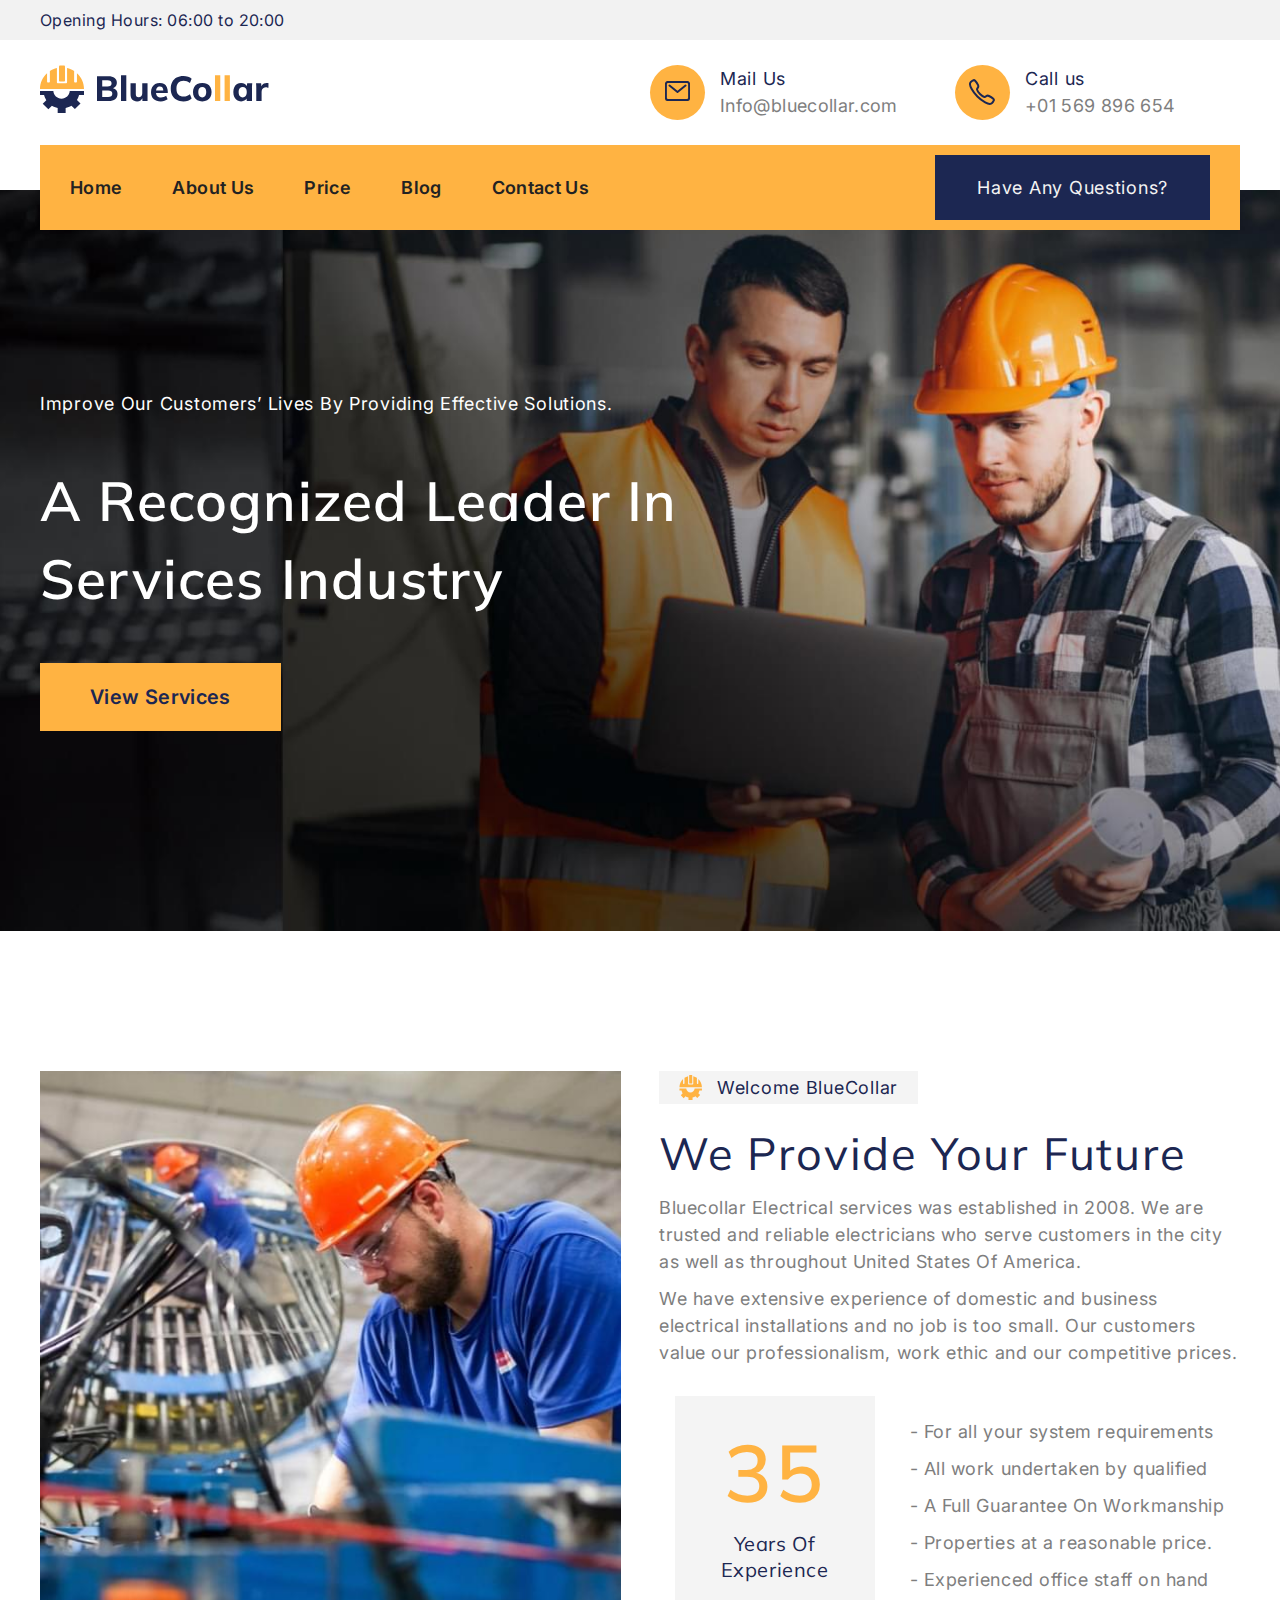
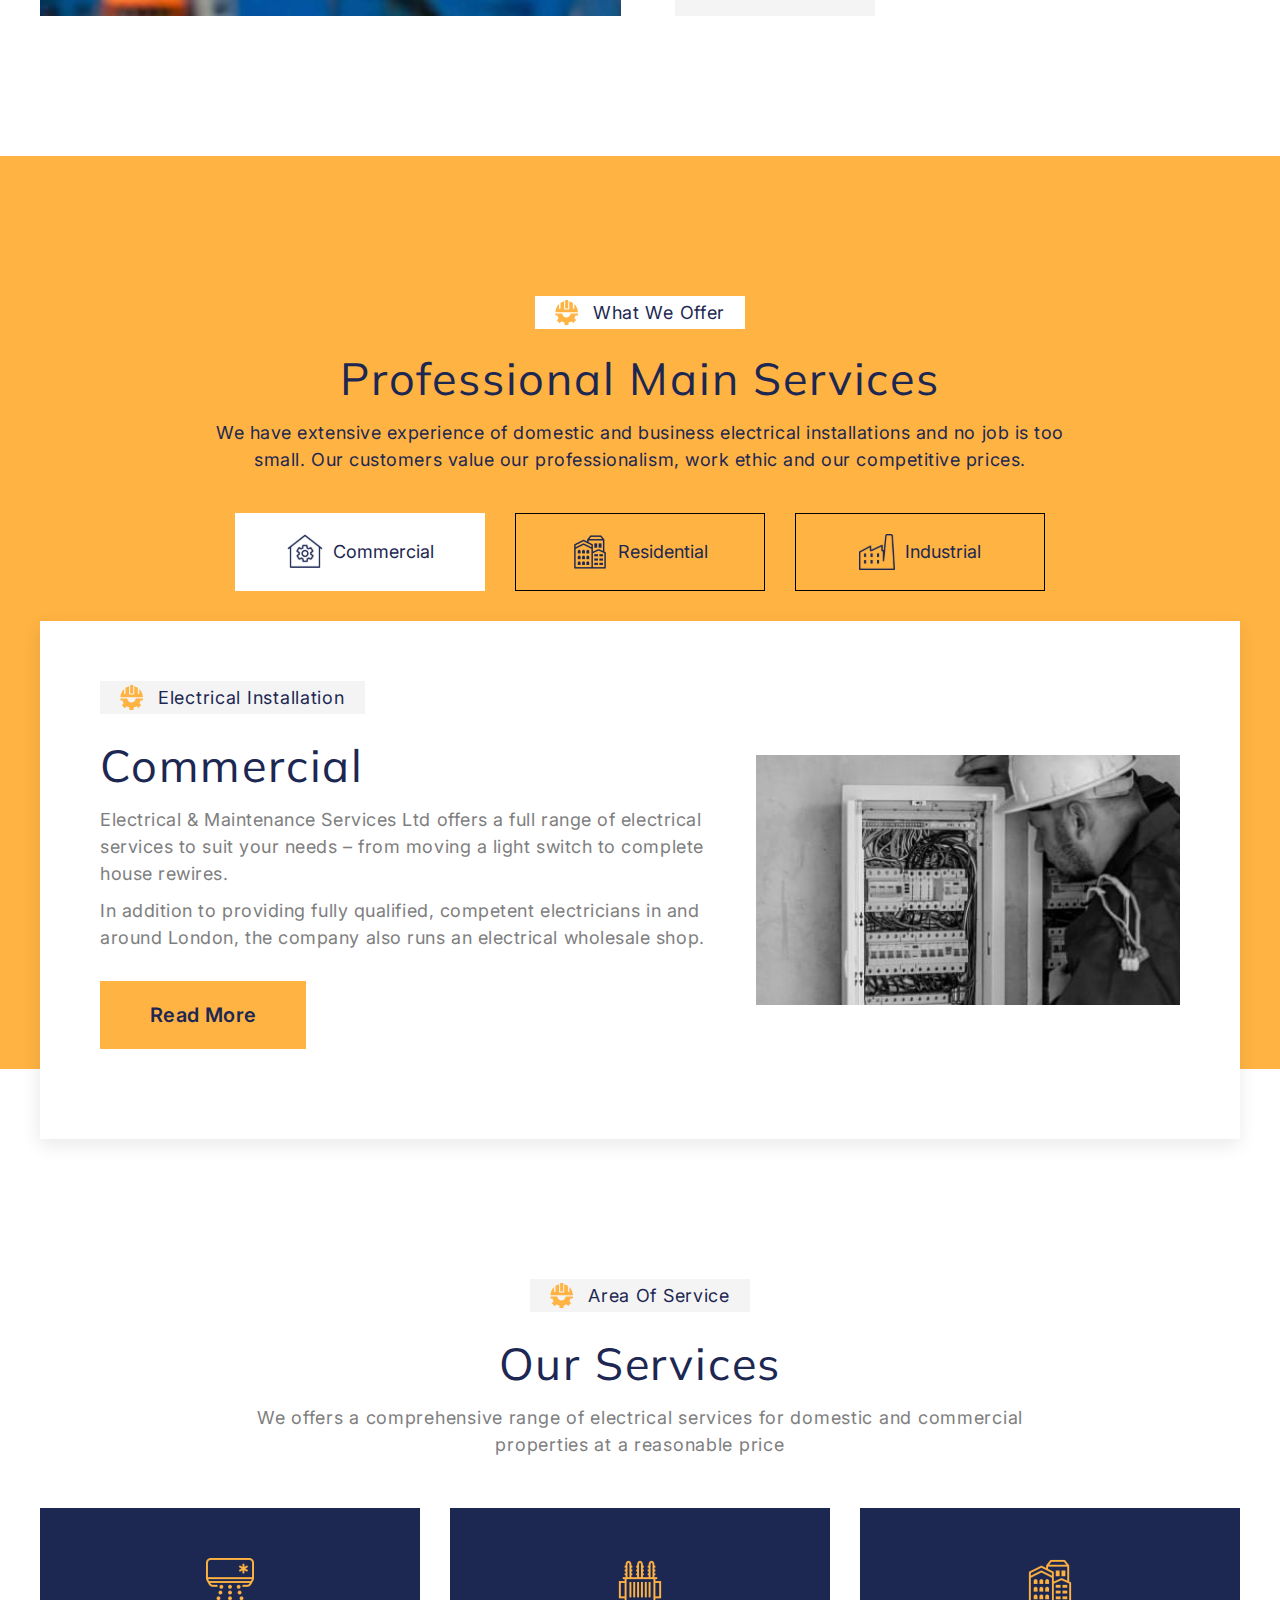
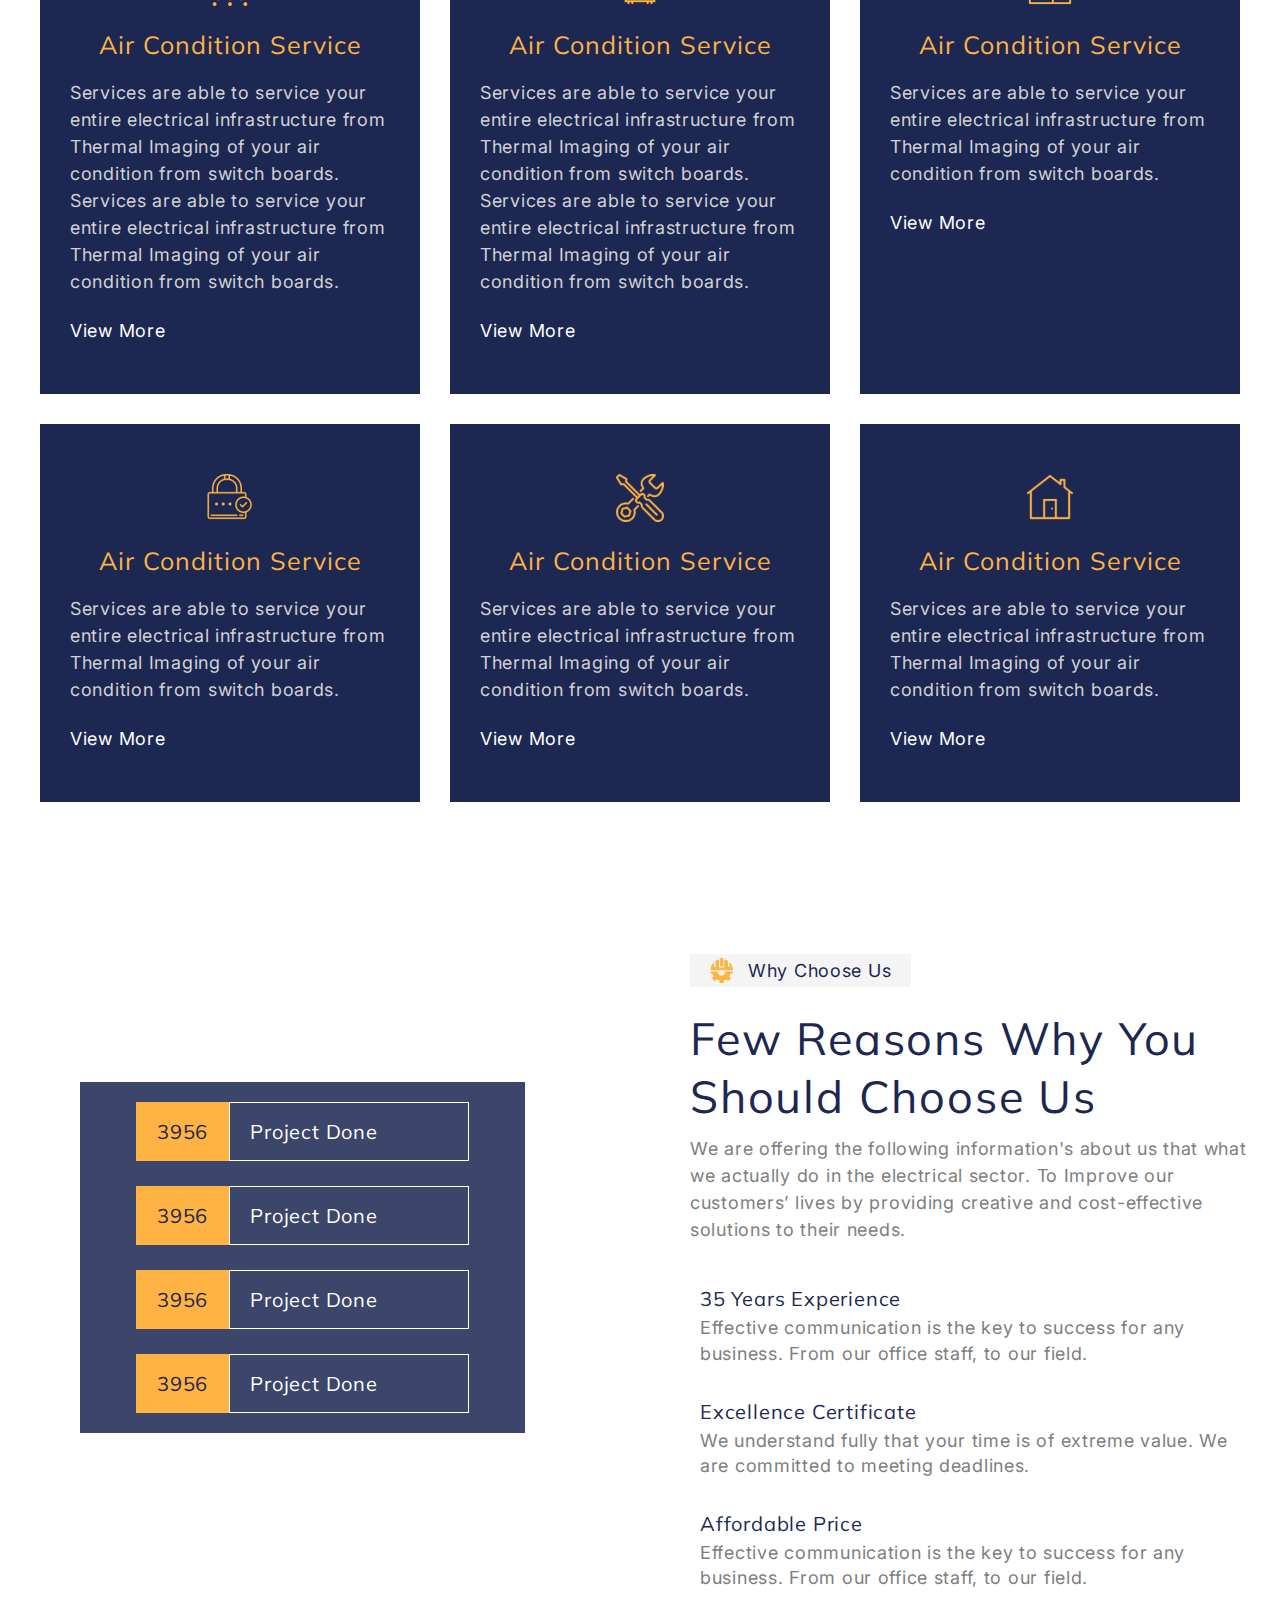
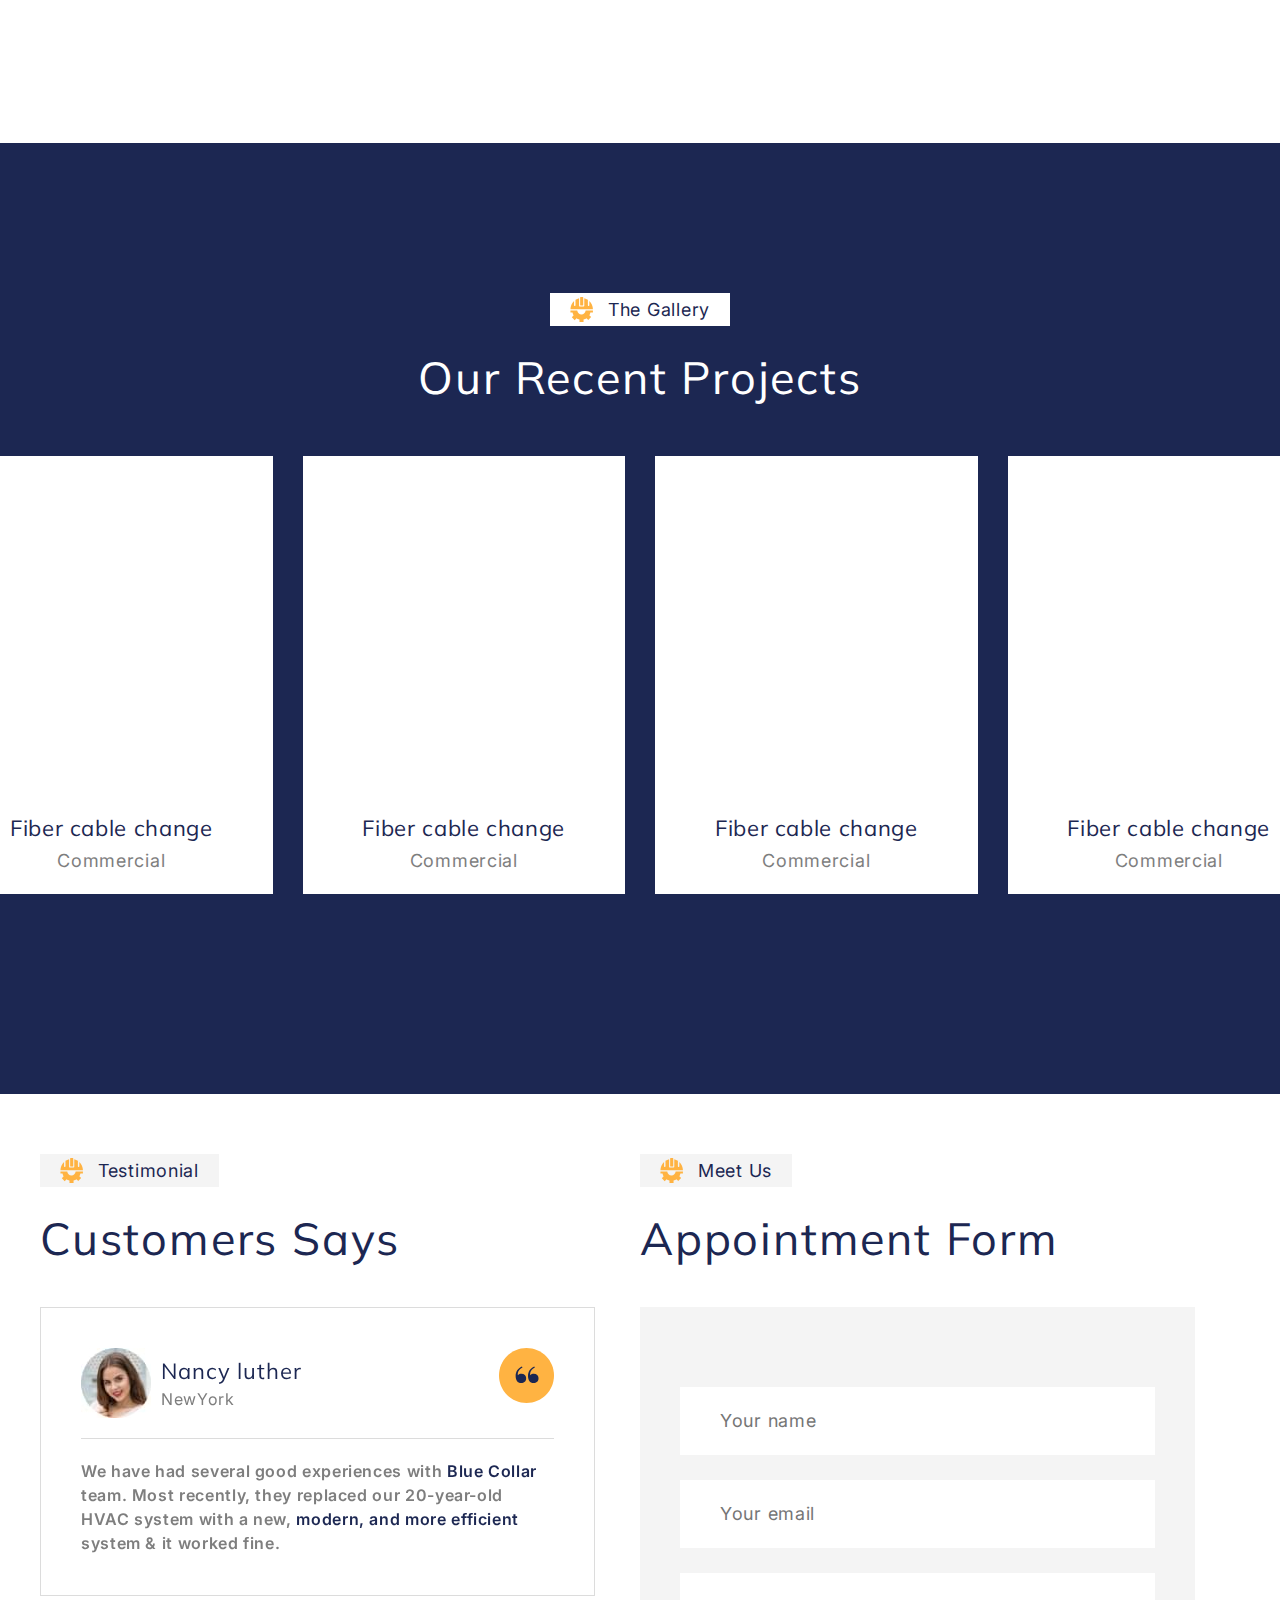
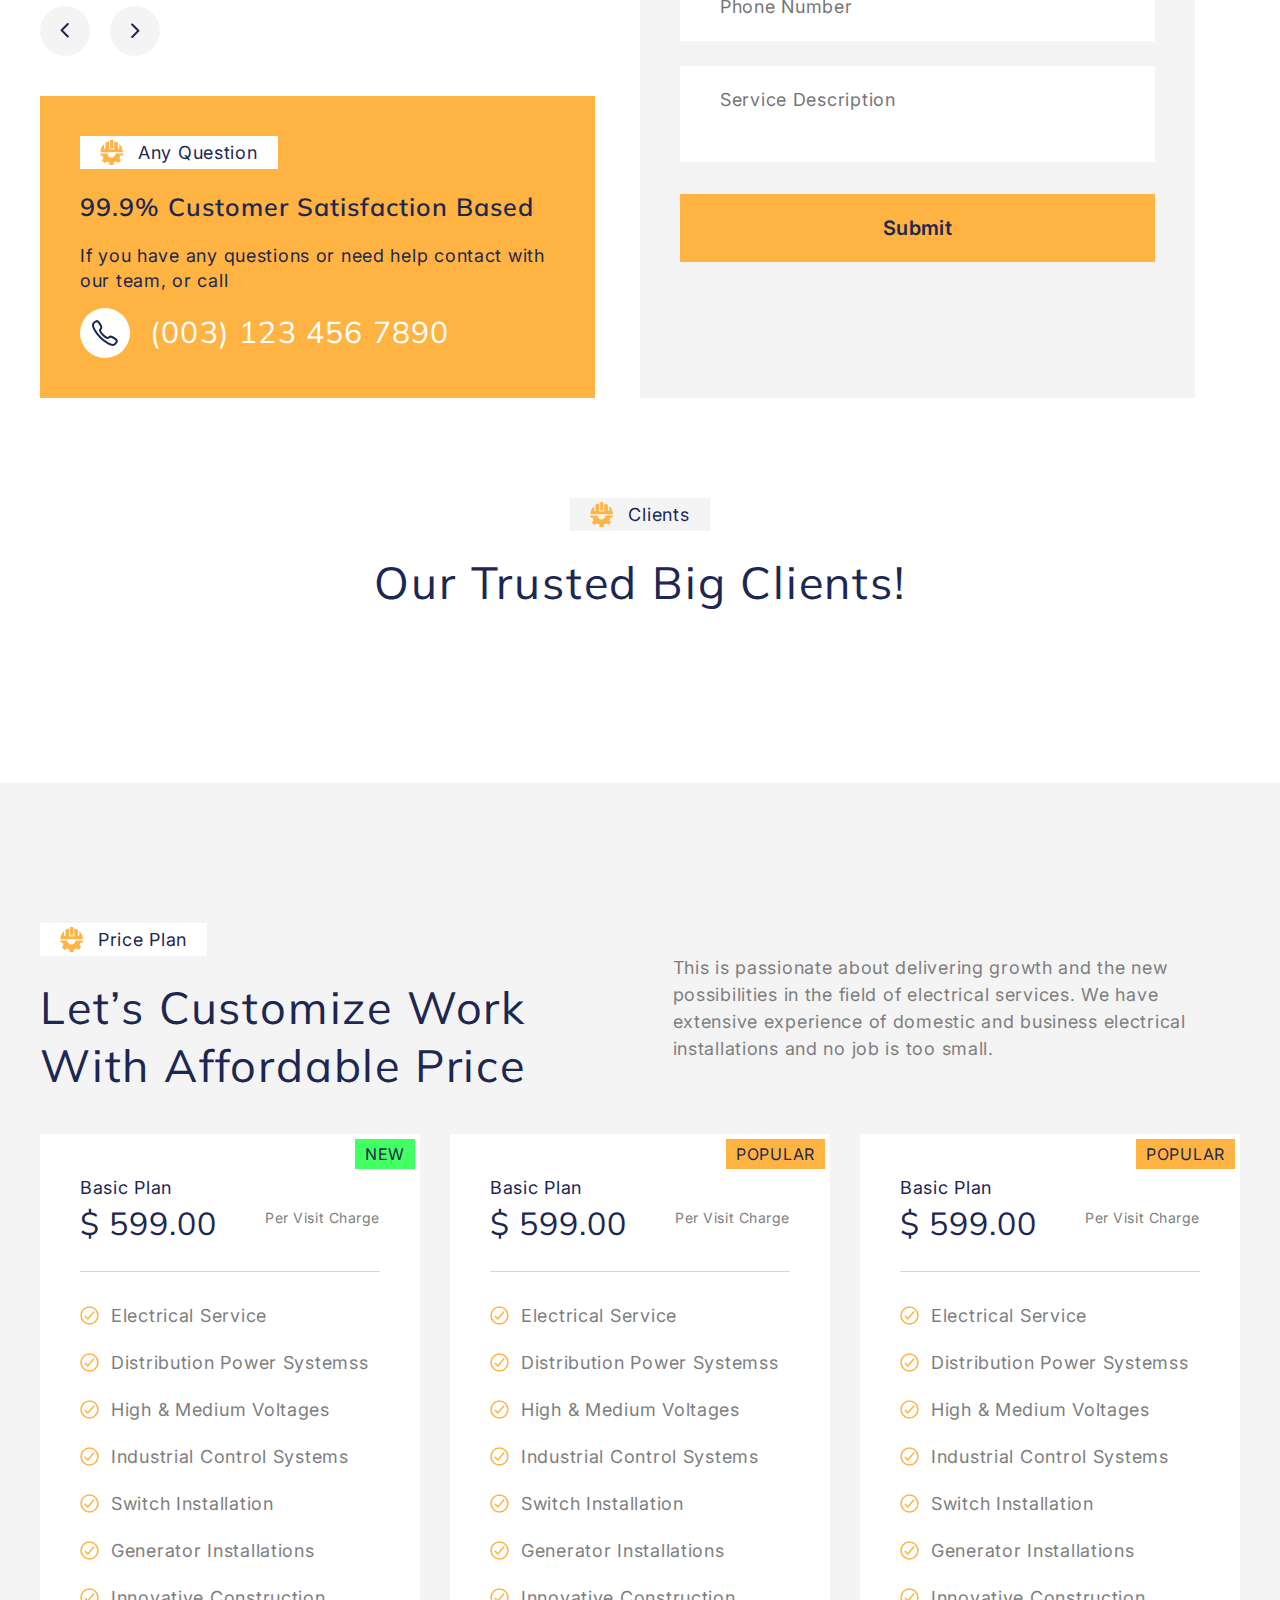
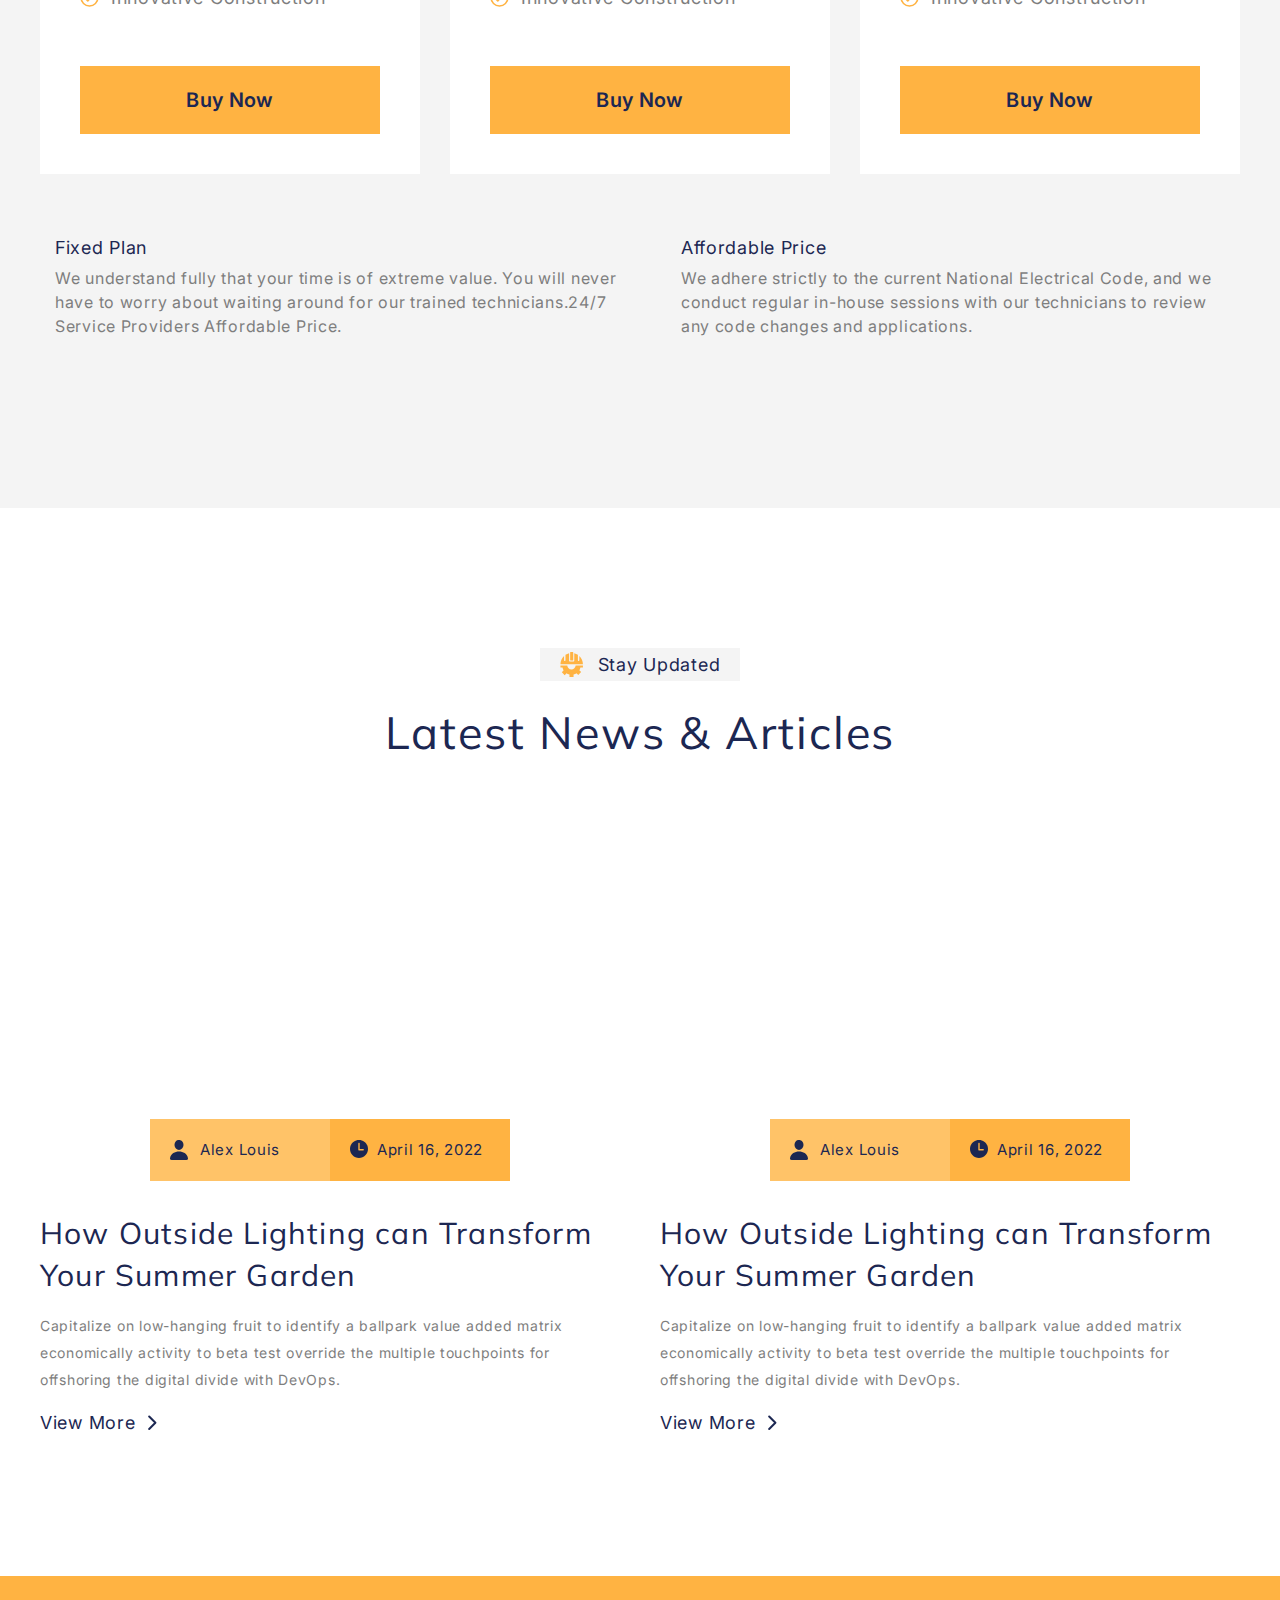
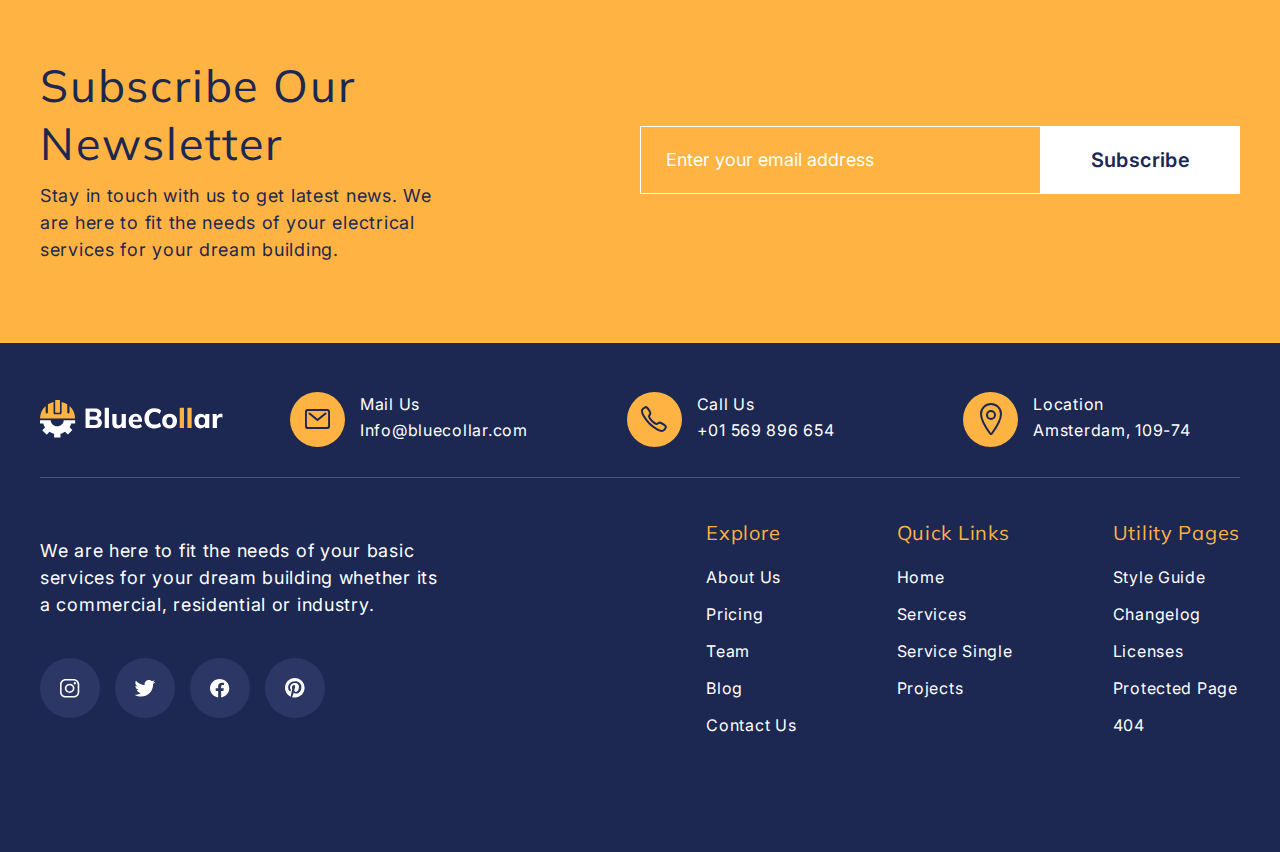
==== commit 14a86490: "Add files via upload" ====
--- a/home.html
+++ b/home.html
@@ -612,12 +612,8 @@
 								</div>
 							</div>
 							<div class="customers__arrows">
-								<div class="customers__arrow customers__arrow_prev">
-									<img data-src="img/arrow.svg" alt="" />
-								</div>
-								<div class="customers__arrow customers__arrow_next">
-									<img data-src="img/arrow.svg" alt="" />
-								</div>
+								<div class="customers__arrow customers__arrow_prev"></div>
+								<div class="customers__arrow customers__arrow_next"></div>
 							</div>
 						</div>
 
@@ -903,8 +899,7 @@
 					</a>
 					<div class="footer__contacts">
 						<div class="footer__contact contact-footer">
-							<a href="#" class="contact-footer__image">
-								<img src="img/mail.svg" alt="" />
+							<a href="#" class="contact-footer__image contact-footer__image_mail">
 							</a>
 							<div class="contact-footer__info">
 								<div class="contact-footer__text">Mail Us</div>
@@ -912,8 +907,7 @@
 							</div>
 						</div>
 						<div class="footer__contact contact-footer">
-							<a href="#" class="contact-footer__image">
-								<img src="img/phone.svg" alt="" />
+							<a href="#" class="contact-footer__image contact-footer__image_phone">
 							</a>
 							<div class="contact-footer__info">
 								<div class="contact-footer__text">Call Us</div>
@@ -921,8 +915,7 @@
 							</div>
 						</div>
 						<div class="footer__contact contact-footer">
-							<a href="#" class="contact-footer__image">
-								<img src="img/local.svg" alt="" />
+							<a href="#" class="contact-footer__image contact-footer__image_local">
 							</a>
 							<div class="contact-footer__info">
 								<div class="contact-footer__text">Location</div>
@@ -938,18 +931,11 @@
 							building whether its a commercial, residential or industry.
 						</div>
 						<div class="social-footer__items">
-							<a href="#" class="social-footer__item">
-								<img src="img/social/01.svg" alt="" />
+							<a href="#" class="social-footer__item social-footer__item_insta">
 							</a>
-							<a href="#" class="social-footer__item">
-								<img src="img/social/02.svg" alt="" />
-							</a>
-							<a href="#" class="social-footer__item">
-								<img src="img/social/03.svg" alt="" />
-							</a>
-							<a href="#" class="social-footer__item">
-								<img src="img/social/04.svg" alt="" />
-							</a>
+							<a href="#" class="social-footer__item social-footer__item_fac"> </a>
+							<a href="#" class="social-footer__item social-footer__item_tw"> </a>
+							<a href="#" class="social-footer__item social-footer__item_pin"> </a>
 						</div>
 					</div>
 					<div class="footer__menu">
--- a/css/style.min.css
+++ b/css/style.min.css
@@ -1 +1 @@
-@charset "UTF-8";@import url(https://fonts.googleapis.com/css?family=Inter:regular,600&display=swap);@import url(https://fonts.googleapis.com/css?family=Mulish:regular,600&display=swap);*{padding:0;margin:0;border:0}*,:after,:before{-webkit-box-sizing:border-box;box-sizing:border-box}body,html{height:100%;min-width:320px}body{color:#1c2752;line-height:1;font-family:Inter,sans-serif;font-size:1.125rem;-ms-text-size-adjust:100%;-moz-text-size-adjust:100%;-webkit-text-size-adjust:100%;-webkit-font-smoothing:antialiased;-moz-osx-font-smoothing:grayscale}button,input,textarea{font-family:Inter,sans-serif;font-size:inherit}button{cursor:pointer;color:inherit;background-color:inherit}a{color:inherit}a:link,a:visited{text-decoration:none}a:hover{text-decoration:none}ul li{list-style:none}img{vertical-align:top}h1,h2,h3,h4,h5,h6{font-weight:inherit;font-size:inherit}.lock body{overflow:hidden;-ms-touch-action:none;touch-action:none}.wrapper{min-height:100%;display:-webkit-box;display:-ms-flexbox;display:flex;-webkit-box-orient:vertical;-webkit-box-direction:normal;-ms-flex-direction:column;flex-direction:column;overflow:hidden}.wrapper>main{-webkit-box-flex:1;-ms-flex:1 1 auto;flex:1 1 auto}.wrapper>*{min-width:0}[class*=__container]{max-width:75rem;-webkit-box-sizing:content-box;box-sizing:content-box;margin:0 auto;padding:0 .9375rem}.button{position:relative;z-index:3;display:-webkit-inline-box;display:-ms-inline-flexbox;display:inline-flex;padding:1.1875rem 3.125rem;line-height:1.5;letter-spacing:.36px;color:#1c2752;background-color:#ffb342;-webkit-transition:all .3s ease 0s;-o-transition:all .3s ease 0s;transition:all .3s ease 0s;-webkit-box-pack:center;-ms-flex-pack:center;justify-content:center;-webkit-box-align:center;-ms-flex-align:center;align-items:center;font-weight:600}.button._fw{width:100%}input[type=email],input[type=tel],input[type=text],textarea{-webkit-appearance:none;-moz-appearance:none;appearance:none}input[type=email]:focus,input[type=tel]:focus,input[type=text]:focus,textarea:focus{outline:0}.input{border-radius:0!important;width:100%;display:block;padding:0 20px}textarea.input{resize:none;padding:0 0}[class*=-ibg] img{position:absolute;width:100%;height:100%;top:0;left:0;-o-object-fit:cover;object-fit:cover}[class*=-ibg_contain] img{-o-object-fit:contain;object-fit:contain}.subtitle{line-height:1.5;letter-spacing:.04em;text-transform:capitalize;color:#1c2752;position:relative;padding:.1875rem 1.25rem;z-index:3;display:-webkit-inline-box;display:-ms-inline-flexbox;display:inline-flex;text-align:center;-webkit-box-align:center;-ms-flex-align:center;align-items:center;gap:.9375rem;background:#f4f4f4}.subtitle::before{content:"";background:url(../img/subtitle.svg) 0 0 no-repeat;width:1.4375rem;height:1.6875rem}.subtitle_white{background-color:#fff}.title{font-family:Mulish;font-size:2.8125rem;line-height:1.2888888889;letter-spacing:.04em;color:#1c2752}body{line-height:1.5;letter-spacing:.04em}.center{display:-webkit-box;display:-ms-flexbox;display:flex;-webkit-box-pack:center;-ms-flex-pack:center;justify-content:center;-webkit-box-align:center;-ms-flex-align:center;align-items:center}.icon-menu{display:none}._header-scroll .header__scroll{position:fixed;display:block;width:100%;background:#1c2752;color:#fff;z-index:5}._header-scroll .menu__link{color:#fff;-webkit-transition:all .3s ease 0s;-o-transition:all .3s ease 0s;transition:all .3s ease 0s}._header-scroll .bottom-header{opacity:0;visibility:hidden;-webkit-transform:translate(0,-100%);-ms-transform:translate(0,-100%);transform:translate(0,-100%)}.header__scroll{padding:1.25rem 0;display:none}.scroll-header__container{display:-webkit-box;display:-ms-flexbox;display:flex;-webkit-box-align:center;-ms-flex-align:center;align-items:center;-webkit-box-pack:justify;-ms-flex-pack:justify;justify-content:space-between}.scroll-header__logo{-webkit-box-flex:0;-ms-flex:0 1 15.625rem;flex:0 1 15.625rem}.scroll-header__logo img{width:100%;height:100%}.menu-open .scroll-header .menu__body{top:0}.header{position:relative;z-index:7}.header__top{background:#f2f2f2}.header__worktime{line-height:1.25;letter-spacing:.03em;color:#1c2752}.header__quesions{background-color:#1c2752;display:-webkit-box;display:-ms-flexbox;display:flex;-webkit-box-pack:center;-ms-flex-pack:center;justify-content:center;-webkit-box-align:center;-ms-flex-align:center;align-items:center;padding:1.1875rem 2.625rem;-webkit-transition:all .3s ease 0s;-o-transition:all .3s ease 0s;transition:all .3s ease 0s}.header__quesions span{white-space:nowrap;line-height:150%;letter-spacing:.04em;color:#f4f4f4}.header__container{display:-webkit-box;display:-ms-flexbox;display:flex;-webkit-box-pack:justify;-ms-flex-pack:justify;justify-content:space-between;gap:.9375rem;padding:.625rem .9375rem}.social__items{display:-webkit-box;display:-ms-flexbox;display:flex;-webkit-transition:all .3s ease 0s;-o-transition:all .3s ease 0s;transition:all .3s ease 0s}.main-header__wrap{display:-webkit-box;display:-ms-flexbox;display:flex;gap:.625rem}.main-header__logo{-webkit-box-flex:0;-ms-flex:0 0 50%;flex:0 0 50%}.main-header__logo img{max-width:100%}.bottom-header{-webkit-transition:all .3s ease 0s;-o-transition:all .3s ease 0s;transition:all .3s ease 0s}.bottom-header__wrap{background:#ffb342;padding:.625rem 1.875rem;display:-webkit-box;display:-ms-flexbox;display:flex;gap:.9375rem;-webkit-box-pack:justify;-ms-flex-pack:justify;justify-content:space-between;-webkit-box-align:center;-ms-flex-align:center;align-items:center}.menu__list{display:-webkit-box;display:-ms-flexbox;display:flex;-ms-flex-wrap:wrap;flex-wrap:wrap;-webkit-box-pack:space-evenly;-ms-flex-pack:space-evenly;justify-content:space-evenly;row-gap:.3125rem}.menu__link{font-weight:600;line-height:1.6666666667;letter-spacing:.36px;color:#222;-webkit-transition:all .3s ease 0s;-o-transition:all .3s ease 0s;transition:all .3s ease 0s}.contacts{-webkit-box-flex:0;-ms-flex:0 0 50%;flex:0 0 50%;display:-webkit-box;display:-ms-flexbox;display:flex;gap:.3125rem}.contacts .contacts__block{display:-webkit-box;display:-ms-flexbox;display:flex;-webkit-box-flex:1;-ms-flex:1 0 50%;flex:1 0 50%}.contacts__logo{-webkit-box-flex:0;-ms-flex:0 0 3.4375rem;flex:0 0 3.4375rem;height:3.4375rem;background:#ffb342;border-radius:50%;display:-webkit-box;display:-ms-flexbox;display:flex;-webkit-box-pack:center;-ms-flex-pack:center;justify-content:center;-webkit-box-align:center;-ms-flex-align:center;align-items:center;margin-right:.9375rem}.contacts__logo_phone::before{content:"";background:url(../img/phone.svg) 0 0 no-repeat;width:1.6875rem;height:1.6875rem}.contacts__logo_mail::before{content:"";background:url(../img/mail.svg) 0 0 no-repeat;width:1.625rem;height:1.4375rem}.contacts__content{-webkit-box-flex:1;-ms-flex:1 1 100%;flex:1 1 100%}.contacts__text{line-height:1.5;white-space:nowrap}.contacts__link{display:block;white-space:nowrap;line-height:1.5;letter-spacing:.36px;color:#7e7e7e}.footer{background:#1c2752;color:#fff;padding-top:calc(2.5rem + .625 * (((100vw - 20rem))/ ((70))));padding-bottom:calc(2.5rem + 2.5 * (((100vw - 20rem))/ ((70))))}.footer__top{padding-bottom:1.875rem;border-bottom:.0625rem solid #4b557d}.footer__logo{display:block;margin-bottom:1.875rem}.footer__logo img{width:100%;height:100%}.footer__contacts{-webkit-box-flex:1;-ms-flex:1 1 auto;flex:1 1 auto;display:-webkit-box;display:-ms-flexbox;display:flex;gap:3.125rem}.footer__content{padding:2.5rem 0}.footer__social{margin-bottom:1.875rem}.footer__menu{display:-webkit-box;display:-ms-flexbox;display:flex}.footer__title{font-family:Mulish;color:#ffb342}.footer__title:not(:last-child){margin-bottom:.9375rem}.footer__item:not(:last-child){margin-bottom:.625rem}.contact-footer{display:-webkit-box;display:-ms-flexbox;display:flex;gap:.9375rem}.contact-footer__image{-webkit-box-flex:0;-ms-flex:0 0 3.4375rem;flex:0 0 3.4375rem;height:3.4375rem;background:#ffb342;display:-webkit-box;display:-ms-flexbox;display:flex;-webkit-box-pack:center;-ms-flex-pack:center;justify-content:center;-webkit-box-align:center;-ms-flex-align:center;align-items:center;border-radius:50%}.social-footer__items{-ms-flex-wrap:wrap;flex-wrap:wrap;display:-webkit-box;display:-ms-flexbox;display:flex;-webkit-box-align:center;-ms-flex-align:center;align-items:center;gap:.9375rem}.social-footer__item{display:-webkit-box;display:-ms-flexbox;display:flex;border-radius:50%;-webkit-box-pack:center;-ms-flex-pack:center;justify-content:center;-webkit-box-align:center;-ms-flex-align:center;align-items:center;-webkit-box-flex:0;-ms-flex:0 0 3.75rem;flex:0 0 3.75rem;height:3.75rem;background:#2c3765}.main{position:relative;margin-top:-40px}.main__content{position:relative;z-index:2}.main__subtitle{line-height:1.5;letter-spacing:.04em;text-transform:capitalize;-webkit-box-align:center;-ms-flex-align:center;align-items:center;color:#fff}.main__title{font-family:Mulish;font-weight:600;line-height:1.4181818182;letter-spacing:1.2px;text-transform:capitalize;color:#fff;max-width:45rem}.about__container{display:-webkit-box;display:-ms-flexbox;display:flex}.about__img{-webkit-box-flex:0;-ms-flex:0 1 50%;flex:0 1 50%;position:relative}.about__content{-webkit-box-flex:0;-ms-flex:0 1 50%;flex:0 1 50%}.about__subtitle{-webkit-box-align:center;-ms-flex-align:center;align-items:center}.about__title{margin-bottom:.75rem}.about__text{line-height:1.5;letter-spacing:.03em;color:#7e7e7e}.about__text:not(:last-child){margin-bottom:1.875rem}.about__text p:not(:last-child){margin-bottom:.625rem}.about__bottom{display:-webkit-box;display:-ms-flexbox;display:flex;-webkit-box-pack:center;-ms-flex-pack:center;justify-content:center;-webkit-box-align:center;-ms-flex-align:center;align-items:center;gap:2.1875rem}.about__experience{background:#f4f4f4;display:-webkit-box;display:-ms-flexbox;display:flex;-webkit-box-orient:vertical;-webkit-box-direction:normal;-ms-flex-direction:column;flex-direction:column;-webkit-box-pack:center;-ms-flex-pack:center;justify-content:center;-webkit-box-align:center;-ms-flex-align:center;align-items:center;-webkit-box-flex:0;-ms-flex:0 0 12.5rem;flex:0 0 12.5rem;min-height:13.75rem;padding:1.5625rem}.about__year{font-family:Mulish;line-height:1.1;text-align:center;letter-spacing:.03em;font-weight:600;color:#ffb342}.about__info{max-width:7rem;font-family:Mulish;line-height:1.3;text-align:center;letter-spacing:.03em;color:#1c2752}.advantage__item{line-height:1.5;letter-spacing:.03em;color:#7e7e7e}.advantage__item:not(:last-child){margin-bottom:.625rem}.services{position:relative}.services::before{content:"";position:absolute;top:0;left:0;z-index:-1;width:100%;height:calc(100% - 4.375rem);background-color:#ffb342}.services__container{display:-webkit-box;display:-ms-flexbox;display:flex;-webkit-box-orient:vertical;-webkit-box-direction:normal;-ms-flex-direction:column;flex-direction:column;-webkit-box-align:center;-ms-flex-align:center;align-items:center}.services__title{text-align:center}.services__title:not(:last-child){margin-bottom:.75rem}.services__text{text-align:center;line-height:1.5;letter-spacing:.03em;max-width:53.125rem;margin:0 auto}.services__text:not(:last-child){margin-bottom:2.5rem}.tabs__navigation{-webkit-box-pack:center;-ms-flex-pack:center;justify-content:center;display:-webkit-box;display:-ms-flexbox;display:flex;margin-bottom:1.875rem}.tabs__title{-webkit-transition:all .3s ease 0s;-o-transition:all .3s ease 0s;transition:all .3s ease 0s;-webkit-box-flex:0;-ms-flex:0 1 15.625rem;flex:0 1 15.625rem;padding:1.25rem 2.5rem;border:.0625rem solid #000;display:-webkit-box;display:-ms-flexbox;display:flex;-webkit-box-pack:center;-ms-flex-pack:center;justify-content:center;-webkit-box-align:center;-ms-flex-align:center;align-items:center;gap:.625rem}.tabs__title img{width:2.25rem;height:2.25rem}.tabs__content{background:#fff;-webkit-box-shadow:-1px 6px 18px rgba(0,0,0,.09);box-shadow:-1px 6px 18px rgba(0,0,0,.09)}.tab__info:not(:last-child){margin-bottom:1.875rem}.tab__title:not(:last-child){margin-bottom:.75rem}.tab__text{line-height:1.5;letter-spacing:.03em;color:#7e7e7e;margin-bottom:1.875rem}.tab__text p:not(:last-child){margin-bottom:.625rem}.tab__image{position:relative}.tab__image-ibg{padding:0 0 34% 0;min-height:15.625rem}.tabs__title._tab-active{background:#fff;border:.0625rem solid transparent}.our__title{text-align:center}.our__title:not(:last-child){margin-bottom:.75rem}.our__text{text-align:center;line-height:1.5;letter-spacing:.04em;color:#7e7e7e;max-width:50rem;margin:0 auto}.our__items{display:-webkit-box;display:-ms-flexbox;display:flex;-webkit-box-orient:vertical;-webkit-box-direction:normal;-ms-flex-direction:column;flex-direction:column;gap:1.25rem}.our__item{background:#1c2752}.item-our__icon{text-align:center}.item-our__icon:not(:last-child){margin-bottom:1.25rem}.item-our__title{font-family:Mulish;line-height:1.52;letter-spacing:.04em;text-transform:capitalize;color:#ffb342;text-align:center}.item-our__title:not(:last-child){margin-bottom:.9375rem}.item-our__text{line-height:1.5;letter-spacing:.04em;color:#d2d2d2}.item-our__text:not(:last-child){margin-bottom:1.375rem}.item-our__link{line-height:1.5;letter-spacing:.04em;color:#fff;text-align:center}.reasons__column:not(:last-child){margin-bottom:1.875rem}.reasons__image-ibg{position:relative;padding:8.75rem 5rem}.reasons__content{padding:0 .9375rem}.reasons__title:not(:last-child){margin-bottom:.625rem}.reasons__text{line-height:1.5;letter-spacing:.04em;color:#7e7e7e}.reasons__text:not(:last-child){margin-bottom:2.5rem}.reasons__item:not(:last-child){margin-bottom:1.875rem}.item-reason{display:-webkit-box;display:-ms-flexbox;display:flex;gap:.625rem}.item-reason__title{font-family:Mulish;line-height:1.6;letter-spacing:.04em;color:#1c2752}.item-reason__text{display:block;color:#7e7e7e;line-height:1.4}.achievements__items{display:-webkit-box;display:-ms-flexbox;display:flex;-webkit-box-pack:center;-ms-flex-pack:center;justify-content:center;-webkit-box-orient:vertical;-webkit-box-direction:normal;-ms-flex-direction:column;flex-direction:column;background:rgba(28,39,82,.86);z-index:2;position:relative}.achievements__item{display:-webkit-box;display:-ms-flexbox;display:flex}.achievements__item:not(:last-child){margin-bottom:1.5625rem}.achievements__number{padding:1rem 1.25rem;background:#ffb342;border:1px solid #ffb342;font-family:Mulish;line-height:1.25;letter-spacing:.04em}.achievements__text{-webkit-box-flex:1;-ms-flex:1 1 auto;flex:1 1 auto;padding:1rem 1.25rem;border:1px solid #fff;font-family:Mulish;line-height:1.25;letter-spacing:.04em;color:#fff}.projects{background:#1c2752;color:#fff}.projects__title{text-align:center;color:#fff}.projects__title:not(:last-child){margin-bottom:3.125rem}.projects__items{display:-ms-grid;display:grid;gap:1.875rem}.item-project{padding:1.3125rem;background:#fff;color:#1c2752}.item-project__image-ibg{position:relative;padding:0 0 110% 0;margin-bottom:1.6875rem}.item-project__title{font-family:Mulish;line-height:1.3636363636;text-align:center;letter-spacing:.04rem}.item-project__title:not(:last-child){margin-bottom:.3125rem}.item-project__text{text-align:center;line-height:1.3888888889;color:#7e7e7e}.clients__title{text-align:center}.clients__title:not(:last-child){margin-bottom:2.8125rem}.clients__items{display:-webkit-box;display:-ms-flexbox;display:flex;-ms-flex-wrap:wrap;flex-wrap:wrap;-webkit-box-align:center;-ms-flex-align:center;align-items:center;-webkit-box-pack:center;-ms-flex-pack:center;justify-content:center}.clients__item img{width:100%;height:100%}.actions__column{-webkit-box-flex:0;-ms-flex:0 1 50%;flex:0 1 50%;min-width:0}.customers{display:-webkit-box;display:-ms-flexbox;display:flex;-webkit-box-orient:vertical;-webkit-box-direction:normal;-ms-flex-direction:column;flex-direction:column}.customers__title:not(:last-child){margin-bottom:2.5rem}.customers__block{padding-bottom:1.25rem;margin-bottom:1.25rem;-webkit-box-flex:1;-ms-flex:1 1 auto;flex:1 1 auto}.customers__slide{border:.0625rem solid #dcdcdc}.slide-customers__top{display:-webkit-box;display:-ms-flexbox;display:flex;-webkit-box-pack:justify;-ms-flex-pack:justify;justify-content:space-between;padding-bottom:1.25rem;border-bottom:.0625rem solid #dcdcdc;margin-bottom:1.25rem}.slide-customers__customer{display:-webkit-box;display:-ms-flexbox;display:flex;gap:.625rem;-webkit-box-align:center;-ms-flex-align:center;align-items:center}.slide-customers__image{-webkit-box-flex:0;-ms-flex:0 0 4.375rem;flex:0 0 4.375rem;height:4.375rem}.slide-customers__image img{width:100%;height:100%}.slide-customers__name{font-family:Mulish;line-height:1.5;letter-spacing:.04em;color:#1c2752}.slide-customers__city{line-height:1.375;letter-spacing:.04em;color:#7e7e7e}.slide-customers__quotes{-webkit-box-flex:0;-ms-flex:0 0 3.4375rem;flex:0 0 3.4375rem;height:3.4375rem}.slide-customers__quotes img{width:100%;height:100%}.slide-customers__text{font-weight:600;line-height:1.5;letter-spacing:.04em;color:#7e7e7e}.slide-customers__text span{color:#1c2752}.questions{background:#ffb342}.questions__title{font-family:Mulish;line-height:1.28;letter-spacing:.04em;font-weight:600;color:#1c2752}.questions__title:not(:last-child){margin-bottom:1.25rem}.questions__text{line-height:1.3888888889;letter-spacing:.04em}.questions__text:not(:last-child){margin-bottom:.9375rem}.questions__phone{font-family:Mulish;display:-webkit-box;display:-ms-flexbox;display:flex;-webkit-box-align:center;-ms-flex-align:center;align-items:center;line-height:1.5;letter-spacing:.04em;color:#fff;gap:1.25rem}.questions__phone span{display:-webkit-box;display:-ms-flexbox;display:flex;-webkit-box-pack:center;-ms-flex-pack:center;justify-content:center;-webkit-box-align:center;-ms-flex-align:center;align-items:center;content:"";background:#fff url(../img/phone.svg) center no-repeat;-webkit-box-flex:0;-ms-flex:0 0 3.125rem;flex:0 0 3.125rem;height:3.125rem;border-radius:50%}.appointment{display:-webkit-box;display:-ms-flexbox;display:flex;-webkit-box-orient:vertical;-webkit-box-direction:normal;-ms-flex-direction:column;flex-direction:column}.appointment__title:not(:last-child){margin-bottom:2.5rem}.appointment__form{-webkit-box-flex:1;-ms-flex:1 1 auto;flex:1 1 auto;background:#f4f4f4}.appointment__input{width:100%;line-height:1.5555555556;letter-spacing:.04em;color:#1c2752}.appointment__input:not(:last-child){margin-bottom:1.5625rem}.appointment__button{width:100%}.appointment textarea{resize:none}.customers__arrows{margin-top:.625rem;display:-webkit-box;display:-ms-flexbox;display:flex;gap:1.25rem}.customers__arrow{width:3.125rem;height:3.125rem;border-radius:50%;background:#f4f4f4;display:-webkit-box;display:-ms-flexbox;display:flex;-webkit-box-pack:center;-ms-flex-pack:center;justify-content:center;-webkit-box-align:center;-ms-flex-align:center;align-items:center}.customers__arrow_prev{-webkit-transform:rotate(-180deg);-ms-transform:rotate(-180deg);transform:rotate(-180deg)}.price-plan{background:#f4f4f4}.price-plan__top:not(:last-child){margin-bottom:2.5rem}.price-plan__items{margin-bottom:3.75rem}.price-plan__item{position:relative;background:#fff}.top-price-plan__column{-webkit-box-flex:0;-ms-flex:0 1 50%;flex:0 1 50%}.top-price-plan__text{line-height:1.5;letter-spacing:.04em;color:#7e7e7e}.item-price-plan__lebels{position:absolute;top:.3125rem;right:.3125rem}.item-price-plan__lebel{display:-webkit-box;display:-ms-flexbox;display:flex;-webkit-box-align:center;-ms-flex-align:center;align-items:center;-webkit-box-pack:center;-ms-flex-pack:center;justify-content:center;font-size:1rem;line-height:1.5;text-transform:uppercase;color:#1c2752;padding:.1875rem .625rem}.item-price-plan__lebel_orange{background:#ffb342}.item-price-plan__lebel_green{background:#42ff62}.item-price-plan__top{padding-bottom:1.875rem;border-bottom:.0625rem solid #d7d7d7;margin-bottom:1.875rem}.item-price-plan__name{margin-bottom:.3125rem}.item-price-plan__line{display:-webkit-box;display:-ms-flexbox;display:flex;-webkit-box-pack:justify;-ms-flex-pack:justify;justify-content:space-between}.item-price-plan__line span{font-size:.875rem;line-height:1.7142857143;letter-spacing:.04em;color:#7e7e7e}.item-price-plan__price{font-family:Mulish;line-height:1.09375;letter-spacing:.03em;color:#1c2752}.item-price-plan__list{margin-bottom:3.4375rem}.item-price-plan__item{text-transform:capitalize;-webkit-box-align:center;-ms-flex-align:center;align-items:center;color:#7e7e7e;display:-webkit-box;display:-ms-flexbox;display:flex;gap:.75rem}.item-price-plan__item::before{content:"";width:1.1875rem;height:1.1875rem;background:url(../img/list.svg) 0 0 no-repeat}.item-price-plan__button{width:100%}.bottom-price-plan__item{display:-webkit-box;display:-ms-flexbox;display:flex;gap:.9375rem}.bottom-price-plan__item:not(:last-child){margin-bottom:1.875rem}.bottom-price-plan__title{margin-bottom:.3125rem}.bottom-price-plan__text{color:#7e7e7e}.articles__title{text-align:center}.articles__title:not(:last-child){margin-bottom:1.875rem}.articles__items{display:-webkit-box;display:-ms-flexbox;display:flex;gap:2.5rem}.item-article__image-ibg{position:relative;padding-bottom:62%}.item-article__info{display:-webkit-box;display:-ms-flexbox;display:flex;max-width:22.5rem;margin:0 auto;line-height:1.4666666667;text-align:center;color:#1c2752;-webkit-transform:translate(0,-50%);-ms-transform:translate(0,-50%);transform:translate(0,-50%)}.item-article__name{-webkit-box-flex:0;-ms-flex:0 1 50%;flex:0 1 50%;background:#ffc368}.item-article__name span{display:-webkit-box;display:-ms-flexbox;display:flex;-webkit-box-align:center;-ms-flex-align:center;align-items:center;gap:.625rem}.item-article__name span::before{content:"";background:url(../img/name.svg) 0 0 no-repeat;width:1.25rem;height:1.25rem}.item-article__date{background:#ffb342;-webkit-box-flex:0;-ms-flex:0 1 50%;flex:0 1 50%}.item-article__date span{display:-webkit-box;display:-ms-flexbox;display:flex;-webkit-box-align:center;-ms-flex-align:center;align-items:center;gap:.4375rem}.item-article__date span::before{content:"";background:url(../img/time.svg) 0 0 no-repeat;width:1.25rem;height:1.25rem}.item-article__title{font-family:Mulish;line-height:1.4;letter-spacing:.04em;color:#1c2752}.item-article__title:not(:last-child){margin-bottom:1rem}.item-article__text{font-size:.875rem;line-height:1.9285714286;color:#7e7e7e}.item-article__text:not(:last-child){margin-bottom:1rem}.item-article__link{display:-webkit-box;display:-ms-flexbox;display:flex;-webkit-box-align:center;-ms-flex-align:center;align-items:center;gap:.625rem}.item-article__link::after{content:"";background:url(../img/arrow.svg) center no-repeat;width:.9375rem;height:.9375rem}.subscribe{background:#ffb342}.subscribe__container{-webkit-box-orient:vertical;-webkit-box-direction:normal;-ms-flex-direction:column;flex-direction:column;display:-webkit-box;display:-ms-flexbox;display:flex}.subscribe__title:not(:last-child){margin-bottom:.625rem}.subscribe__input{margin-bottom:0;padding:1.25rem 1.5625rem;background:0 0;border:.0625rem solid #fff;color:#fff}.subscribe__input::-webkit-input-placeholder{color:#fff}.subscribe__input::-moz-placeholder{color:#fff}.subscribe__input:-ms-input-placeholder{color:#fff}.subscribe__input::-ms-input-placeholder{color:#fff}.subscribe__input::placeholder{color:#fff}.button_white{background:#fff}.swiper{overflow:hidden}.swiper-wrapper{width:100%;height:100%;-webkit-box-sizing:content-box;box-sizing:content-box;display:-webkit-box;display:-ms-flexbox;display:flex;position:relative}.swiper-vertical .swiper-wrapper{-webkit-box-orient:vertical;-webkit-box-direction:normal;-ms-flex-direction:column;flex-direction:column}.swiper-autoheight .swiper-wrapper{-webkit-box-align:start;-ms-flex-align:start;align-items:flex-start}.swiper-initialized .swiper-slide{-ms-flex-negative:0;flex-shrink:0}.swiper-android .swiper-slide,.swiper-android .swiper-wrapper{-webkit-transform:translate3d(0,0,0);transform:translate3d(0,0,0)}.swiper-button-lock{display:none!important}@font-face{font-family:lg;src:url([data-uri]) format("woff2"),url([data-uri]) format("woff");font-weight:400;font-style:normal;font-display:block}.lg-icon{font-family:lg!important;speak:never;font-style:normal;font-weight:400;font-variant:normal;text-transform:none;line-height:1;-webkit-font-smoothing:antialiased;-moz-osx-font-smoothing:grayscale}.lg-container{font-family:system-ui,-apple-system,"Segoe UI",Roboto,"Helvetica Neue",Arial,"Noto Sans","Liberation Sans",sans-serif,"Apple Color Emoji","Segoe UI Emoji","Segoe UI Symbol","Noto Color Emoji"}.lg-next,.lg-prev{background-color:rgba(0,0,0,.45);border-radius:2px;color:#999;cursor:pointer;display:block;font-size:22px;margin-top:-10px;padding:8px 10px 9px;position:absolute;top:50%;z-index:1080;outline:0;border:none}.lg-next.disabled,.lg-prev.disabled{opacity:0!important;cursor:default}.lg-next:hover:not(.disabled),.lg-prev:hover:not(.disabled){color:#fff}.lg-single-item .lg-next,.lg-single-item .lg-prev{display:none}.lg-next{right:20px}.lg-next:before{content:"\e095"}.lg-prev{left:20px}.lg-prev:after{content:"\e094"}@-webkit-keyframes lg-right-end{0%{left:0}50%{left:-30px}100%{left:0}}@keyframes lg-right-end{0%{left:0}50%{left:-30px}100%{left:0}}@-webkit-keyframes lg-left-end{0%{left:0}50%{left:30px}100%{left:0}}@keyframes lg-left-end{0%{left:0}50%{left:30px}100%{left:0}}.lg-outer.lg-right-end .lg-object{-webkit-animation:lg-right-end .3s;animation:lg-right-end .3s;position:relative}.lg-outer.lg-left-end .lg-object{-webkit-animation:lg-left-end .3s;animation:lg-left-end .3s;position:relative}.lg-toolbar{z-index:1082;left:0;position:absolute;top:0;width:100%}.lg-media-overlap .lg-toolbar{background-image:-webkit-gradient(linear,left bottom,left top,from(rgba(0,0,0,0)),to(rgba(0,0,0,.4)));background-image:-o-linear-gradient(bottom,rgba(0,0,0,0),rgba(0,0,0,.4));background-image:linear-gradient(0deg,rgba(0,0,0,0),rgba(0,0,0,.4))}.lg-toolbar .lg-icon{color:#999;cursor:pointer;float:right;font-size:24px;height:47px;line-height:27px;padding:10px 0;text-align:center;width:50px;text-decoration:none!important;outline:medium none;will-change:color;-webkit-transition:color .2s linear;-o-transition:color .2s linear;transition:color .2s linear;background:0 0;border:none;-webkit-box-shadow:none;box-shadow:none}.lg-toolbar .lg-icon.lg-icon-18{font-size:18px}.lg-toolbar .lg-icon:hover{color:#fff}.lg-toolbar .lg-close:after{content:"\e070"}.lg-toolbar .lg-maximize{font-size:22px}.lg-toolbar .lg-maximize:after{content:"\e90a"}.lg-toolbar .lg-download:after{content:"\e0f2"}.lg-sub-html{color:#eee;font-size:16px;padding:10px 40px;text-align:center;z-index:1080;opacity:0;-webkit-transition:opacity .2s ease-out 0s;-o-transition:opacity .2s ease-out 0s;transition:opacity .2s ease-out 0s}.lg-sub-html h4{margin:0;font-size:13px;font-weight:700}.lg-sub-html p{font-size:12px;margin:5px 0 0}.lg-sub-html a{color:inherit}.lg-sub-html a:hover{text-decoration:underline}.lg-media-overlap .lg-sub-html{background-image:-webkit-gradient(linear,left top,left bottom,from(rgba(0,0,0,0)),to(rgba(0,0,0,.6)));background-image:-o-linear-gradient(top,rgba(0,0,0,0),rgba(0,0,0,.6));background-image:linear-gradient(180deg,rgba(0,0,0,0),rgba(0,0,0,.6))}.lg-item .lg-sub-html{position:absolute;bottom:0;right:0;left:0}.lg-error-msg{font-size:14px;color:#999}.lg-counter{color:#999;display:inline-block;font-size:16px;padding-left:20px;padding-top:12px;height:47px;vertical-align:middle}.lg-closing .lg-next,.lg-closing .lg-prev,.lg-closing .lg-sub-html,.lg-closing .lg-toolbar{opacity:0;-webkit-transition:-webkit-transform .08 cubic-bezier(0,0,.25,1) 0s,opacity .08 cubic-bezier(0,0,.25,1) 0s,color .08 linear;-o-transition:-o-transform .08 cubic-bezier(0,0,.25,1) 0s,opacity .08 cubic-bezier(0,0,.25,1) 0s,color .08 linear;-webkit-transition:opacity .08 cubic-bezier(0,0,.25,1) 0s,color .08 linear,-webkit-transform .08 cubic-bezier(0,0,.25,1) 0s;transition:opacity .08 cubic-bezier(0,0,.25,1) 0s,color .08 linear,-webkit-transform .08 cubic-bezier(0,0,.25,1) 0s;-o-transition:transform .08 cubic-bezier(0,0,.25,1) 0s,opacity .08 cubic-bezier(0,0,.25,1) 0s,color .08 linear;transition:transform .08 cubic-bezier(0,0,.25,1) 0s,opacity .08 cubic-bezier(0,0,.25,1) 0s,color .08 linear;transition:transform .08 cubic-bezier(0,0,.25,1) 0s,opacity .08 cubic-bezier(0,0,.25,1) 0s,color .08 linear,-webkit-transform .08 cubic-bezier(0,0,.25,1) 0s}body:not(.lg-from-hash) .lg-outer.lg-start-zoom .lg-item:not(.lg-zoomable) .lg-img-wrap,body:not(.lg-from-hash) .lg-outer.lg-start-zoom .lg-item:not(.lg-zoomable) .lg-video-cont{opacity:0;-ms-transform:scale3d(.5,.5,.5);-webkit-transform:scale3d(.5,.5,.5);transform:scale3d(.5,.5,.5);will-change:transform,opacity;-webkit-transition:-webkit-transform 250ms cubic-bezier(0,0,.25,1) 0s,opacity 250ms cubic-bezier(0,0,.25,1)!important;-o-transition:-o-transform 250ms cubic-bezier(0,0,.25,1) 0s,opacity 250ms cubic-bezier(0,0,.25,1)!important;-webkit-transition:opacity 250ms cubic-bezier(0,0,.25,1),-webkit-transform 250ms cubic-bezier(0,0,.25,1) 0s!important;transition:opacity 250ms cubic-bezier(0,0,.25,1),-webkit-transform 250ms cubic-bezier(0,0,.25,1) 0s!important;-o-transition:transform 250ms cubic-bezier(0,0,.25,1) 0s,opacity 250ms cubic-bezier(0,0,.25,1)!important;transition:transform 250ms cubic-bezier(0,0,.25,1) 0s,opacity 250ms cubic-bezier(0,0,.25,1)!important;transition:transform 250ms cubic-bezier(0,0,.25,1) 0s,opacity 250ms cubic-bezier(0,0,.25,1),-webkit-transform 250ms cubic-bezier(0,0,.25,1) 0s!important}body:not(.lg-from-hash) .lg-outer.lg-start-zoom .lg-item:not(.lg-zoomable).lg-complete .lg-img-wrap,body:not(.lg-from-hash) .lg-outer.lg-start-zoom .lg-item:not(.lg-zoomable).lg-complete .lg-video-cont{opacity:1;-ms-transform:scale3d(1,1,1);-webkit-transform:scale3d(1,1,1);transform:scale3d(1,1,1)}.lg-group:after{content:"";display:table;clear:both}.lg-container{display:none;outline:0}.lg-container.lg-show{display:block}.lg-on{scroll-behavior:unset}.lg-hide-sub-html .lg-sub-html,.lg-next,.lg-pager-outer,.lg-prev,.lg-toolbar{opacity:0;will-change:transform,opacity;-webkit-transition:-webkit-transform .25s cubic-bezier(0,0,.25,1) 0s,opacity .25s cubic-bezier(0,0,.25,1) 0s;-o-transition:-o-transform .25s cubic-bezier(0,0,.25,1) 0s,opacity .25s cubic-bezier(0,0,.25,1) 0s;-webkit-transition:opacity .25s cubic-bezier(0,0,.25,1) 0s,-webkit-transform .25s cubic-bezier(0,0,.25,1) 0s;transition:opacity .25s cubic-bezier(0,0,.25,1) 0s,-webkit-transform .25s cubic-bezier(0,0,.25,1) 0s;-o-transition:transform .25s cubic-bezier(0,0,.25,1) 0s,opacity .25s cubic-bezier(0,0,.25,1) 0s;transition:transform .25s cubic-bezier(0,0,.25,1) 0s,opacity .25s cubic-bezier(0,0,.25,1) 0s;transition:transform .25s cubic-bezier(0,0,.25,1) 0s,opacity .25s cubic-bezier(0,0,.25,1) 0s,-webkit-transform .25s cubic-bezier(0,0,.25,1) 0s}.lg-show-in .lg-next,.lg-show-in .lg-pager-outer,.lg-show-in .lg-prev,.lg-show-in .lg-toolbar{opacity:1}.lg-show-in.lg-hide-sub-html .lg-sub-html{opacity:1}.lg-show-in .lg-hide-items .lg-prev{opacity:0;-webkit-transform:translate3d(-10px,0,0);transform:translate3d(-10px,0,0)}.lg-show-in .lg-hide-items .lg-next{opacity:0;-webkit-transform:translate3d(10px,0,0);transform:translate3d(10px,0,0)}.lg-show-in .lg-hide-items .lg-toolbar{opacity:0;-webkit-transform:translate3d(0,-10px,0);transform:translate3d(0,-10px,0)}.lg-show-in .lg-hide-items.lg-hide-sub-html .lg-sub-html{opacity:0;-webkit-transform:translate3d(0,20px,0);transform:translate3d(0,20px,0)}.lg-outer{width:100%;height:100%;position:fixed;top:0;left:0;z-index:1050;text-align:left;opacity:.001;outline:0;will-change:auto;overflow:hidden;-webkit-transition:opacity .15s ease 0s;-o-transition:opacity .15s ease 0s;transition:opacity .15s ease 0s}.lg-outer *{-webkit-box-sizing:border-box;box-sizing:border-box}.lg-outer.lg-zoom-from-image{opacity:1}.lg-outer.lg-visible{opacity:1}.lg-outer.lg-css3 .lg-item:not(.lg-start-end-progress).lg-current,.lg-outer.lg-css3 .lg-item:not(.lg-start-end-progress).lg-next-slide,.lg-outer.lg-css3 .lg-item:not(.lg-start-end-progress).lg-prev-slide{-webkit-transition-duration:inherit!important;-o-transition-duration:inherit!important;transition-duration:inherit!important;-webkit-transition-timing-function:inherit!important;-o-transition-timing-function:inherit!important;transition-timing-function:inherit!important}.lg-outer.lg-css3.lg-dragging .lg-item.lg-current,.lg-outer.lg-css3.lg-dragging .lg-item.lg-next-slide,.lg-outer.lg-css3.lg-dragging .lg-item.lg-prev-slide{-webkit-transition-duration:0s!important;-o-transition-duration:0s!important;transition-duration:0s!important;opacity:1}.lg-outer.lg-grab img.lg-object{cursor:-webkit-grab;cursor:-o-grab;cursor:-ms-grab;cursor:grab}.lg-outer.lg-grabbing img.lg-object{cursor:move;cursor:-webkit-grabbing;cursor:-o-grabbing;cursor:-ms-grabbing;cursor:grabbing}.lg-outer .lg-content{position:absolute;top:0;left:0;right:0;bottom:0}.lg-outer .lg-inner{width:100%;position:absolute;left:0;top:0;bottom:0;-webkit-transition:opacity 0s;-o-transition:opacity 0s;transition:opacity 0s;white-space:nowrap}.lg-outer .lg-item{will-change:transform,opacity;display:none!important}.no-webp .lg-outer .lg-item:not(.lg-start-end-progress){background:url([data-uri]) no-repeat scroll center center transparent}.lg-outer.lg-css3 .lg-current,.lg-outer.lg-css3 .lg-next-slide,.lg-outer.lg-css3 .lg-prev-slide{display:inline-block!important}.lg-outer.lg-css .lg-current{display:inline-block!important}.lg-outer .lg-img-wrap,.lg-outer .lg-item{display:inline-block;text-align:center;position:absolute;width:100%;height:100%}.lg-outer .lg-img-wrap:before,.lg-outer .lg-item:before{content:"";display:inline-block;height:100%;vertical-align:middle}.lg-outer .lg-img-wrap{position:absolute;left:0;right:0;top:0;bottom:0;white-space:nowrap;font-size:0}.lg-outer .lg-item.lg-complete{background-image:none}.lg-outer .lg-item.lg-current{z-index:1060}.lg-outer .lg-object{display:inline-block;vertical-align:middle;max-width:100%;max-height:100%;width:auto;height:auto;position:relative}.lg-outer .lg-empty-html .lg-sub-html,.lg-outer .lg-empty-html.lg-sub-html{display:none}.lg-outer.lg-hide-download .lg-download{opacity:.75;pointer-events:none}.lg-outer .lg-first-slide .lg-dummy-img{position:absolute;top:50%;left:50%}.lg-outer.lg-components-open:not(.lg-zoomed) .lg-components{-webkit-transform:translate3d(0,0,0);transform:translate3d(0,0,0);opacity:1}.lg-outer.lg-components-open:not(.lg-zoomed) .lg-sub-html{opacity:1;-webkit-transition:opacity .2s ease-out .15s;-o-transition:opacity .2s ease-out .15s;transition:opacity .2s ease-out .15s}.lg-backdrop{position:fixed;top:0;left:0;right:0;bottom:0;z-index:1040;background-color:#000;opacity:0;will-change:auto;-webkit-transition:opacity 333ms ease-in 0s;-o-transition:opacity 333ms ease-in 0s;transition:opacity 333ms ease-in 0s}.lg-backdrop.in{opacity:1}.lg-css3.lg-no-trans .lg-current,.lg-css3.lg-no-trans .lg-next-slide,.lg-css3.lg-no-trans .lg-prev-slide{-webkit-transition:none 0s ease 0s!important;-o-transition:none 0s ease 0s!important;transition:none 0s ease 0s!important}.lg-css3.lg-use-css3 .lg-item{-webkit-backface-visibility:hidden;backface-visibility:hidden}.lg-css3.lg-fade .lg-item{opacity:0}.lg-css3.lg-fade .lg-item.lg-current{opacity:1}.lg-css3.lg-fade .lg-item.lg-current,.lg-css3.lg-fade .lg-item.lg-next-slide,.lg-css3.lg-fade .lg-item.lg-prev-slide{-webkit-transition:opacity .1s ease 0s;-o-transition:opacity .1s ease 0s;transition:opacity .1s ease 0s}.lg-css3.lg-use-css3 .lg-item.lg-start-progress{-webkit-transition:-webkit-transform 1s cubic-bezier(.175,.885,.32,1.275) 0s;-o-transition:-o-transform 1s cubic-bezier(.175,.885,.32,1.275) 0s;transition:-webkit-transform 1s cubic-bezier(.175,.885,.32,1.275) 0s;-o-transition:transform 1s cubic-bezier(.175,.885,.32,1.275) 0s;transition:transform 1s cubic-bezier(.175,.885,.32,1.275) 0s;transition:transform 1s cubic-bezier(.175,.885,.32,1.275) 0s,-webkit-transform 1s cubic-bezier(.175,.885,.32,1.275) 0s}.lg-css3.lg-use-css3 .lg-item.lg-start-end-progress{-webkit-transition:-webkit-transform 1s cubic-bezier(0,0,.25,1) 0s;-o-transition:-o-transform 1s cubic-bezier(0,0,.25,1) 0s;transition:-webkit-transform 1s cubic-bezier(0,0,.25,1) 0s;-o-transition:transform 1s cubic-bezier(0,0,.25,1) 0s;transition:transform 1s cubic-bezier(0,0,.25,1) 0s;transition:transform 1s cubic-bezier(0,0,.25,1) 0s,-webkit-transform 1s cubic-bezier(0,0,.25,1) 0s}.lg-css3.lg-slide.lg-use-css3 .lg-item{opacity:0}.lg-css3.lg-slide.lg-use-css3 .lg-item.lg-prev-slide{-webkit-transform:translate3d(-100%,0,0);transform:translate3d(-100%,0,0)}.lg-css3.lg-slide.lg-use-css3 .lg-item.lg-next-slide{-webkit-transform:translate3d(100%,0,0);transform:translate3d(100%,0,0)}.lg-css3.lg-slide.lg-use-css3 .lg-item.lg-current{-webkit-transform:translate3d(0,0,0);transform:translate3d(0,0,0);opacity:1}.lg-css3.lg-slide.lg-use-css3 .lg-item.lg-current,.lg-css3.lg-slide.lg-use-css3 .lg-item.lg-next-slide,.lg-css3.lg-slide.lg-use-css3 .lg-item.lg-prev-slide{-webkit-transition:-webkit-transform 1s cubic-bezier(0,0,.25,1) 0s,opacity .1s ease 0s;-o-transition:-o-transform 1s cubic-bezier(0,0,.25,1) 0s,opacity .1s ease 0s;-webkit-transition:opacity .1s ease 0s,-webkit-transform 1s cubic-bezier(0,0,.25,1) 0s;transition:opacity .1s ease 0s,-webkit-transform 1s cubic-bezier(0,0,.25,1) 0s;-o-transition:transform 1s cubic-bezier(0,0,.25,1) 0s,opacity .1s ease 0s;transition:transform 1s cubic-bezier(0,0,.25,1) 0s,opacity .1s ease 0s;transition:transform 1s cubic-bezier(0,0,.25,1) 0s,opacity .1s ease 0s,-webkit-transform 1s cubic-bezier(0,0,.25,1) 0s}.lg-container{display:none}.lg-container.lg-show{display:block}.lg-container.lg-dragging-vertical .lg-backdrop{-webkit-transition-duration:0s!important;-o-transition-duration:0s!important;transition-duration:0s!important}.lg-container.lg-dragging-vertical .lg-css3 .lg-item.lg-current{-webkit-transition-duration:0s!important;-o-transition-duration:0s!important;transition-duration:0s!important;opacity:1}.lg-inline .lg-backdrop,.lg-inline .lg-outer{position:absolute}.lg-inline .lg-backdrop{z-index:1}.lg-inline .lg-outer{z-index:2}.lg-inline .lg-maximize:after{content:"\e909"}.lg-components{-webkit-transform:translate3d(0,100%,0);transform:translate3d(0,100%,0);will-change:transform;-webkit-transition:-webkit-transform .35s ease-out 0s;-o-transition:-o-transform .35s ease-out 0s;transition:-webkit-transform .35s ease-out 0s;-o-transition:transform .35s ease-out 0s;transition:transform .35s ease-out 0s;transition:transform .35s ease-out 0s,-webkit-transform .35s ease-out 0s;z-index:1080;position:absolute;bottom:0;right:0;left:0}@media (min-width:29.99875em){.footer__top{display:-webkit-box;display:-ms-flexbox;display:flex;-webkit-box-align:center;-ms-flex-align:center;align-items:center;-webkit-box-pack:center;-ms-flex-pack:center;justify-content:center;gap:1.25rem}.footer__logo{margin-bottom:0;-webkit-box-flex:0;-ms-flex:0 0 14.375rem;flex:0 0 14.375rem}.our__items{display:-ms-grid;display:grid;grid-template-columns:repeat(auto-fit,minmax(23.75rem,1fr));gap:1.875rem}.projects__items{grid-template-columns:repeat(auto-fit,minmax(15.625rem,1fr))}.price-plan__items{display:-ms-grid;display:grid;grid-template-columns:repeat(auto-fit,minmax(18.75rem,1fr));gap:1.875rem}}@media (min-width:35.625em){.form{display:-webkit-box;display:-ms-flexbox;display:flex}}@media (min-width:47.99875em){.tab__content{display:-webkit-box;display:-ms-flexbox;display:flex;-webkit-box-align:center;-ms-flex-align:center;align-items:center}.tab__info{-webkit-box-flex:0;-ms-flex:0 1 60%;flex:0 1 60%;margin-bottom:0}.tab__image{-webkit-box-flex:0;-ms-flex:0 1 40%;flex:0 1 40%}.price-plan__top{display:-webkit-box;display:-ms-flexbox;display:flex;-webkit-box-align:center;-ms-flex-align:center;align-items:center}.bottom-price-plan{display:-webkit-box;display:-ms-flexbox;display:flex;gap:1.875rem}}@media (min-width:47.99875em) and (min-width:76.875em){.tab__content{gap:1.25rem}.price-plan__top{gap:4.0625rem}}@media (min-width:61.99875em){.projects__items{grid-template-columns:repeat(auto-fit,minmax(20rem,1fr))}.actions__container{display:-webkit-box;display:-ms-flexbox;display:flex}.actions__column{padding-right:2.8125rem}.price-plan__items{grid-template-columns:repeat(auto-fit,minmax(23.75rem,1fr))}.subscribe__container{-webkit-box-pack:justify;-ms-flex-pack:justify;justify-content:space-between;-webkit-box-align:center;-ms-flex-align:center;align-items:center;-webkit-box-orient:horizontal;-webkit-box-direction:normal;-ms-flex-direction:row;flex-direction:row}.subscribe__content{-webkit-box-flex:0;-ms-flex:0 1 50%;flex:0 1 50%}.subscribe__form{-webkit-box-flex:0;-ms-flex:0 0 50%;flex:0 0 50%}}@media (min-width:68.75em){.footer__contacts{gap:1.25rem}.footer__contact{-webkit-box-flex:0;-ms-flex:0 0 33.333%;flex:0 0 33.333%}}@media (min-width:76.875em){.button{font-size:1.25rem}.subtitle{font-size:1.125rem}.subtitle{margin-bottom:1.25rem}.title{font-size:2.8125rem}._header-scroll .menu__link{font-size:1.125rem}.scroll-header__container{gap:3.125rem}.header__worktime{font-size:1rem}.header__quesions span{font-size:1.125rem}.social__items{gap:1.25rem}.main-header__container{padding-top:1.5625rem}.main-header__container{padding-bottom:1.5625rem}.main-header__logo{width:15.125rem}.menu__list{-webkit-column-gap:3.125rem;-moz-column-gap:3.125rem;column-gap:3.125rem}.menu__link{font-size:1.125rem}.contacts__text{font-size:1.125rem}.contacts__link{font-size:1.125rem}.footer__content{display:-webkit-box;display:-ms-flexbox;display:flex;-webkit-box-align:center;-ms-flex-align:center;align-items:center;-webkit-box-pack:justify;-ms-flex-pack:justify;justify-content:space-between}.footer__social{-webkit-box-flex:0;-ms-flex:0 1 25rem;flex:0 1 25rem;margin-bottom:0}.footer__menu{gap:6.25rem}.footer__title{font-size:1.25rem}.footer__link{font-size:1rem}.contact-footer__text{font-size:1rem}.contact-footer__link{font-size:1rem}.social-footer__text{font-size:1.125rem}.social-footer__text{margin-bottom:2.5rem}.page__main{margin-bottom:8.75rem}.page__about{margin-bottom:8.75rem}.page__services{padding-top:8.75rem}.page__services{margin-bottom:8.75rem}.page__our{margin-bottom:8.75rem}.page__reasons{margin-bottom:8.75rem}.page__clients{padding-bottom:6.25rem}.page__articles{margin-bottom:8.75rem}.page__articles{margin-top:8.75rem}.main__content{padding-top:12.5rem}.main__content{padding-bottom:12.5rem}.main__subtitle{font-size:1.125rem}.main__subtitle{margin-bottom:2.8125rem}.main__title{font-size:3.4375rem}.main__title{margin-bottom:2.8125rem}.about__img{min-height:25rem}.about__subtitle:not(:last-child){margin-bottom:1.375rem}.about__text{font-size:1.125rem}.about__year{font-size:5rem}.about__year{margin-bottom:.9375rem}.about__info{font-size:1.25rem}.advantage__item{font-size:1.125rem}.services__subtitle:not(:last-child){margin-bottom:1.375rem}.tabs__navigation{gap:1.875rem}.tabs__content{padding-top:3.75rem}.tabs__content{padding-bottom:3.75rem}.tabs__content{padding-left:3.75rem}.tabs__content{padding-right:3.75rem}.tab__subtitle:not(:last-child){margin-bottom:1.375rem}.tab__text{font-size:1.125rem}.our__subtitle{margin-bottom:1.375rem}.our__text{font-size:1.125rem}.our__text:not(:last-child){margin-bottom:3.125rem}.our__item{padding-top:3.125rem}.our__item{padding-bottom:3.125rem}.our__item{padding-left:1.875rem}.our__item{padding-right:1.875rem}.item-our__title{font-size:1.5625rem}.item-our__text{font-size:1.125rem}.item-our__link{font-size:1.125rem}.reasons{display:-webkit-box;display:-ms-flexbox;display:flex;-webkit-box-align:center;-ms-flex-align:center;align-items:center}.reasons__column{-webkit-box-flex:0;-ms-flex:0 1 50%;flex:0 1 50%}.reasons__image-ibg{padding-top:8.75rem}.reasons__image-ibg{padding-bottom:8.75rem}.reasons__image-ibg{padding-left:5rem}.reasons__image-ibg{padding-right:5rem}.reasons__content{max-width:36.875rem}.reasons__subtitle{margin-bottom:1.375rem}.reasons__text{font-size:1.125rem}.item-reason__title{font-size:1.25rem}.item-reason__text{font-size:1.125rem}.achievements__items{padding-top:1.25rem}.achievements__items{padding-bottom:1.25rem}.achievements__number{font-size:1.25rem}.achievements__text{font-size:1.25rem}.projects{padding-top:9.375rem}.projects{padding-bottom:12.5rem}.projects__subtitle{margin-bottom:1.375rem}.projects__items{margin:0 -5.625rem}.item-project__title{font-size:1.375rem}.item-project__text{font-size:1.125rem}.clients__subtitle{margin-bottom:1.375rem}.clients__items{gap:6.25rem}.actions{padding-top:3.75rem}.actions{margin-bottom:6.25rem}.customers__subtitle{margin-bottom:1.375rem}.customers__slide{padding-top:2.5rem}.customers__slide{padding-bottom:2.5rem}.customers__slide{padding-left:2.5rem}.customers__slide{padding-right:2.5rem}.slide-customers__name{font-size:1.375rem}.slide-customers__city{font-size:1rem}.slide-customers__text{font-size:1rem}.questions{padding-top:2.5rem}.questions{padding-bottom:2.5rem}.questions{padding-left:2.5rem}.questions{padding-right:2.5rem}.questions__subtitle{margin-bottom:1.375rem}.questions__title{font-size:1.5625rem}.questions__text{font-size:1.125rem}.questions__phone{font-size:1.875rem}.appointment__subtitle{margin-bottom:1.375rem}.appointment__form{padding-top:5rem}.appointment__form{padding-bottom:5rem}.appointment__form{padding-left:2.5rem}.appointment__form{padding-right:2.5rem}.appointment__input{padding-top:1.25rem}.appointment__input{padding-bottom:1.25rem}.appointment__input{padding-left:2.5rem}.appointment__input{padding-right:2.5rem}.appointment__input{font-size:1.125rem}.price-plan{padding-bottom:8.75rem}.price-plan{padding-top:8.75rem}.price-plan__item{padding-top:2.5rem}.price-plan__item{padding-bottom:2.5rem}.price-plan__item{padding-left:2.5rem}.price-plan__item{padding-right:2.5rem}.top-price-plan__subtitle{margin-bottom:1.375rem}.item-price-plan__price{font-size:2rem}.item-price-plan__item{font-size:1.125rem}.item-price-plan__item:not(:last-child){margin-bottom:1.25rem}.bottom-price-plan__text{font-size:1rem}.articles__subtitle{margin-bottom:1.375rem}.item-article__info{font-size:.9375rem}.item-article__name{padding-top:1.25rem}.item-article__name{padding-bottom:1.25rem}.item-article__name{padding-left:1.25rem}.item-article__name{padding-right:1.25rem}.item-article__date{padding-top:1.25rem}.item-article__date{padding-bottom:1.25rem}.item-article__date{padding-left:1.25rem}.item-article__date{padding-right:1.25rem}.item-article__title{font-size:1.875rem}.subscribe{padding-top:5rem}.subscribe{padding-bottom:5rem}.subscribe__container{gap:3.125rem}.subscribe__content{max-width:25.625rem}}@media (min-width:76.875em) and (min-width:76.875em){.footer__content{gap:6.25rem}.reasons{gap:4.375rem}}@media (min-width:87.5em){.about__container{gap:3.125rem}.achievements__items{padding-left:5rem}.achievements__items{padding-right:5rem}}@media (max-width:75em){.about__container{gap:1.875rem}}@media (max-width:20em){.button{font-size:1rem}.subtitle{font-size:1rem}.subtitle{margin-bottom:.625rem}.title{font-size:1.5625rem}._header-scroll .menu__link{font-size:1.25rem}.scroll-header__container{gap:.625rem}.header__worktime{font-size:.75rem}.header__quesions span{font-size:1rem}.social__items{gap:.625rem}.main-header__container{padding-top:.9375rem}.main-header__container{padding-bottom:.9375rem}.main-header__logo{width:12.5rem}.menu__list{-webkit-column-gap:.625rem;-moz-column-gap:.625rem;column-gap:.625rem}.menu__link{font-size:1rem}.contacts__text{font-size:1.125rem}.contacts__link{font-size:1.25rem}.footer__menu{gap:1.875rem}.footer__title{font-size:1rem}.footer__link{font-size:.875rem}.contact-footer__text{font-size:.875rem}.contact-footer__link{font-size:.875rem}.social-footer__text{font-size:.875rem}.social-footer__text{margin-bottom:1.5625rem}.page__main{margin-bottom:3.125rem}.page__about{margin-bottom:3.125rem}.page__services{padding-top:2.5rem}.page__services{margin-bottom:3.125rem}.page__our{margin-bottom:3.125rem}.page__reasons{margin-bottom:3.125rem}.page__clients{padding-bottom:3.125rem}.page__articles{margin-bottom:3.125rem}.page__articles{margin-top:3.125rem}.main__content{padding-top:6.25rem}.main__content{padding-bottom:9.375rem}.main__subtitle{font-size:1rem}.main__subtitle{margin-bottom:.9375rem}.main__title{font-size:1.5625rem}.main__title{margin-bottom:1.875rem}.about__img{min-height:15.625rem}.about__subtitle:not(:last-child){margin-bottom:.75rem}.about__text{font-size:1rem}.about__year{font-size:2.8125rem}.about__year{margin-bottom:.3125rem}.about__info{font-size:1rem}.advantage__item{font-size:1rem}.services__subtitle:not(:last-child){margin-bottom:.75rem}.tabs__navigation{gap:.625rem}.tabs__content{padding-top:1.25rem}.tabs__content{padding-bottom:1.25rem}.tabs__content{padding-left:1.25rem}.tabs__content{padding-right:1.25rem}.tab__subtitle:not(:last-child){margin-bottom:.75rem}.tab__text{font-size:.875rem}.our__subtitle{margin-bottom:.75rem}.our__text{font-size:1rem}.our__text:not(:last-child){margin-bottom:1.25rem}.our__item{padding-top:1.875rem}.our__item{padding-bottom:1.875rem}.our__item{padding-left:1.25rem}.our__item{padding-right:1.25rem}.item-our__title{font-size:1.25rem}.item-our__text{font-size:1rem}.item-our__link{font-size:1rem}.reasons__image-ibg{padding-top:1.875rem}.reasons__image-ibg{padding-bottom:1.875rem}.reasons__image-ibg{padding-left:1.25rem}.reasons__image-ibg{padding-right:1.25rem}.reasons__subtitle{margin-bottom:.75rem}.reasons__text{font-size:1rem}.item-reason__title{font-size:1.125rem}.item-reason__text{font-size:1rem}.achievements__items{padding-top:1.25rem}.achievements__items{padding-bottom:1.25rem}.achievements__number{font-size:.875rem}.achievements__text{font-size:.875rem}.projects{padding-top:3.125rem}.projects{padding-bottom:3.125rem}.projects__subtitle{margin-bottom:.75rem}.item-project__title{font-size:1.125rem}.item-project__text{font-size:1rem}.clients__subtitle{margin-bottom:.75rem}.clients__items{gap:1.25rem}.actions{padding-top:3.125rem}.actions{margin-bottom:3.125rem}.customers__subtitle{margin-bottom:.75rem}.customers__slide{padding-top:1.25rem}.customers__slide{padding-bottom:1.25rem}.customers__slide{padding-left:.9375rem}.customers__slide{padding-right:.9375rem}.slide-customers__name{font-size:1.125rem}.slide-customers__city{font-size:.875rem}.slide-customers__text{font-size:.875rem}.questions{padding-top:1.25rem}.questions{padding-bottom:1.25rem}.questions{padding-left:.9375rem}.questions{padding-right:.9375rem}.questions__subtitle{margin-bottom:.75rem}.questions__title{font-size:1.125rem}.questions__text{font-size:1rem}.questions__phone{font-size:1.125rem}.appointment__subtitle{margin-bottom:.75rem}.appointment__form{padding-top:1.25rem}.appointment__form{padding-bottom:1.25rem}.appointment__form{padding-left:.9375rem}.appointment__form{padding-right:.9375rem}.appointment__input{padding-top:.625rem}.appointment__input{padding-bottom:.625rem}.appointment__input{padding-left:.9375rem}.appointment__input{padding-right:.9375rem}.appointment__input{font-size:1rem}.price-plan{padding-bottom:3.125rem}.price-plan{padding-top:3.125rem}.price-plan__item{padding-top:1.25rem}.price-plan__item{padding-bottom:1.25rem}.price-plan__item{padding-left:1.25rem}.price-plan__item{padding-right:1.25rem}.top-price-plan__subtitle{margin-bottom:.75rem}.item-price-plan__price{font-size:1.25rem}.item-price-plan__item{font-size:1rem}.item-price-plan__item:not(:last-child){margin-bottom:.9375rem}.bottom-price-plan__text{font-size:.875rem}.articles__subtitle{margin-bottom:.75rem}.item-article__info{font-size:.75rem}.item-article__name{padding-top:.625rem}.item-article__name{padding-bottom:.625rem}.item-article__name{padding-left:.625rem}.item-article__name{padding-right:.625rem}.item-article__date{padding-top:.625rem}.item-article__date{padding-bottom:.625rem}.item-article__date{padding-left:.625rem}.item-article__date{padding-right:.625rem}.item-article__title{font-size:1.25rem}.subscribe{padding-top:3.125rem}.subscribe{padding-bottom:3.125rem}.subscribe__container{gap:1.875rem}}@media (max-width:76.875em){.actions__column:not(:last-child){margin-bottom:2.5rem}}@media (max-width:71.875em){.about__container{-webkit-box-orient:vertical;-webkit-box-direction:reverse;-ms-flex-direction:column-reverse;flex-direction:column-reverse}}@media (max-width:68.75em){.contact-footer__info{display:none}.achievements__items{padding-left:1.25rem}.achievements__items{padding-right:1.25rem}}@media (max-width:61.99875em){.bottom-header__wrap{-webkit-box-orient:vertical;-webkit-box-direction:normal;-ms-flex-direction:column;flex-direction:column}.contacts__logo{display:none}.item-project__image-ibg{padding:0 0 80% 0}.price-plan__item:not(:last-child){margin-bottom:1.875rem}.top-price-plan__title{margin-bottom:1.25rem;text-align:center}.top-price-plan__text{text-align:center}.subscribe__title{text-align:center}.subscribe__text{text-align:center}}@media (max-width:47.99875em){.title{text-align:center}.icon-menu{display:block;position:relative;width:30px;height:18px;cursor:pointer;z-index:15}.icon-menu span,.icon-menu::after,.icon-menu::before{content:"";-webkit-transition:all .3s ease 0s;-o-transition:all .3s ease 0s;transition:all .3s ease 0s;left:0;position:absolute;width:100%;height:2px;background-color:#fffdfd}.icon-menu::before{top:0}.icon-menu::after{bottom:0}.icon-menu span{top:calc(50% - 1px)}.menu-open .icon-menu span{-webkit-transform:scale(0);-ms-transform:scale(0);transform:scale(0)}.menu-open .icon-menu::before{-webkit-transform:rotate(-45deg);-ms-transform:rotate(-45deg);transform:rotate(-45deg);top:calc(50% - 1px)}.menu-open .icon-menu::after{-webkit-transform:rotate(45deg);-ms-transform:rotate(45deg);transform:rotate(45deg);bottom:calc(50% - 1px)}.scroll-header .menu__body{z-index:10;-webkit-transition:all .6s ease 0s;-o-transition:all .6s ease 0s;transition:all .6s ease 0s;position:fixed;top:-100%;left:0;width:100%;padding:6.25rem .9375rem 2.5rem .9375rem;background:#000;height:100%;overflow:auto}.scroll-header .menu__list{-webkit-box-orient:vertical;-webkit-box-direction:normal;-ms-flex-direction:column;flex-direction:column;-webkit-box-align:center;-ms-flex-align:center;align-items:center;gap:1.25rem}.contacts{-webkit-box-orient:vertical;-webkit-box-direction:normal;-ms-flex-direction:column;flex-direction:column}.tabs__navigation{-ms-flex-wrap:wrap;flex-wrap:wrap}.tabs__title{padding:.625rem 2.5rem;min-width:100%}.articles__items{-webkit-box-orient:vertical;-webkit-box-direction:normal;-ms-flex-direction:column;flex-direction:column}}@media (max-width:37.5em){.about__bottom{-webkit-box-orient:vertical;-webkit-box-direction:normal;-ms-flex-direction:column;flex-direction:column}.about__experience{width:100%;min-height:9.375rem}}@media (max-width:35.625em){.subscribe__input{text-align:center;width:100%;margin-bottom:1.25rem}.subscribe__button{text-align:center;width:100%}}@media (max-width:29.99875em){.button{width:100%;text-align:center}.subtitle__center{text-align:center}.main-header__wrap{-webkit-box-orient:vertical;-webkit-box-direction:normal;-ms-flex-direction:column;flex-direction:column;gap:.9375rem}.footer__menu{-webkit-box-orient:vertical;-webkit-box-direction:normal;-ms-flex-direction:column;flex-direction:column}.main__subtitle{text-align:center}.main__title{text-align:center}.tab__text{text-align:center}.questions__title{text-align:center}}@media (max-width:29.99875em) and (max-width:20em){.subtitle__center:not(:last-child){margin-bottom:.9375rem}}@media (min-width:20em) and (max-width:76.875em){.button{font-size:calc(1rem + .25 * (((100vw - 20rem))/ ((56.875))))}.subtitle{font-size:calc(1rem + .125 * (((100vw - 20rem))/ ((56.875))))}.subtitle{margin-bottom:calc(.625rem + .625 * (((100vw - 20rem))/ ((56.875))))}.title{font-size:calc(1.5625rem + 1.25 * (((100vw - 20rem))/ ((56.875))))}._header-scroll .menu__link{font-size:calc(1.25rem + -.125 * (((100vw - 20rem))/ ((56.875))))}.scroll-header__container{gap:calc(.625rem + 2.5 * (((100vw - 20rem))/ ((56.875))))}.header__worktime{font-size:calc(.75rem + .25 * (((100vw - 20rem))/ ((56.875))))}.header__quesions span{font-size:calc(1rem + .125 * (((100vw - 20rem))/ ((56.875))))}.social__items{gap:calc(.625rem + .625 * (((100vw - 20rem))/ ((56.875))))}.main-header__container{padding-top:calc(.9375rem + .625 * (((100vw - 20rem))/ ((56.875))))}.main-header__container{padding-bottom:calc(.9375rem + .625 * (((100vw - 20rem))/ ((56.875))))}.main-header__logo{width:calc(12.5rem + 2.625 * (((100vw - 20rem))/ ((56.875))))}.menu__list{-webkit-column-gap:calc(.625rem + 2.5 * (((100vw - 20rem))/ ((56.875))));-moz-column-gap:calc(.625rem + 2.5 * (((100vw - 20rem))/ ((56.875))));column-gap:calc(.625rem + 2.5 * (((100vw - 20rem))/ ((56.875))))}.menu__link{font-size:calc(1rem + .125 * (((100vw - 20rem))/ ((56.875))))}.contacts__text{font-size:calc(1.125rem + 0 * (((100vw - 20rem))/ ((56.875))))}.contacts__link{font-size:calc(1.25rem + -.125 * (((100vw - 20rem))/ ((56.875))))}.footer__menu{gap:calc(1.875rem + 4.375 * (((100vw - 20rem))/ ((56.875))))}.footer__title{font-size:calc(1rem + .25 * (((100vw - 20rem))/ ((56.875))))}.footer__link{font-size:calc(.875rem + .125 * (((100vw - 20rem))/ ((56.875))))}.contact-footer__text{font-size:calc(.875rem + .125 * (((100vw - 20rem))/ ((56.875))))}.contact-footer__link{font-size:calc(.875rem + .125 * (((100vw - 20rem))/ ((56.875))))}.social-footer__text{font-size:calc(.875rem + .25 * (((100vw - 20rem))/ ((56.875))))}.social-footer__text{margin-bottom:calc(1.5625rem + .9375 * (((100vw - 20rem))/ ((56.875))))}.page__main{margin-bottom:calc(3.125rem + 5.625 * (((100vw - 20rem))/ ((56.875))))}.page__about{margin-bottom:calc(3.125rem + 5.625 * (((100vw - 20rem))/ ((56.875))))}.page__services{padding-top:calc(2.5rem + 6.25 * (((100vw - 20rem))/ ((56.875))))}.page__services{margin-bottom:calc(3.125rem + 5.625 * (((100vw - 20rem))/ ((56.875))))}.page__our{margin-bottom:calc(3.125rem + 5.625 * (((100vw - 20rem))/ ((56.875))))}.page__reasons{margin-bottom:calc(3.125rem + 5.625 * (((100vw - 20rem))/ ((56.875))))}.page__clients{padding-bottom:calc(3.125rem + 3.125 * (((100vw - 20rem))/ ((56.875))))}.page__articles{margin-bottom:calc(3.125rem + 5.625 * (((100vw - 20rem))/ ((56.875))))}.page__articles{margin-top:calc(3.125rem + 5.625 * (((100vw - 20rem))/ ((56.875))))}.main__content{padding-top:calc(6.25rem + 6.25 * (((100vw - 20rem))/ ((56.875))))}.main__content{padding-bottom:calc(9.375rem + 3.125 * (((100vw - 20rem))/ ((56.875))))}.main__subtitle{font-size:calc(1rem + .125 * (((100vw - 20rem))/ ((56.875))))}.main__subtitle{margin-bottom:calc(.9375rem + 1.875 * (((100vw - 20rem))/ ((56.875))))}.main__title{font-size:calc(1.5625rem + 1.875 * (((100vw - 20rem))/ ((56.875))))}.main__title{margin-bottom:calc(1.875rem + .9375 * (((100vw - 20rem))/ ((56.875))))}.about__img{min-height:calc(15.625rem + 9.375 * (((100vw - 20rem))/ ((56.875))))}.about__subtitle:not(:last-child){margin-bottom:calc(.75rem + .625 * (((100vw - 20rem))/ ((56.875))))}.about__text{font-size:calc(1rem + .125 * (((100vw - 20rem))/ ((56.875))))}.about__year{font-size:calc(2.8125rem + 2.1875 * (((100vw - 20rem))/ ((56.875))))}.about__year{margin-bottom:calc(.3125rem + .625 * (((100vw - 20rem))/ ((56.875))))}.about__info{font-size:calc(1rem + .25 * (((100vw - 20rem))/ ((56.875))))}.advantage__item{font-size:calc(1rem + .125 * (((100vw - 20rem))/ ((56.875))))}.services__subtitle:not(:last-child){margin-bottom:calc(.75rem + .625 * (((100vw - 20rem))/ ((56.875))))}.tabs__navigation{gap:calc(.625rem + 1.25 * (((100vw - 20rem))/ ((56.875))))}.tabs__content{padding-top:calc(1.25rem + 2.5 * (((100vw - 20rem))/ ((56.875))))}.tabs__content{padding-bottom:calc(1.25rem + 2.5 * (((100vw - 20rem))/ ((56.875))))}.tabs__content{padding-left:calc(1.25rem + 2.5 * (((100vw - 20rem))/ ((56.875))))}.tabs__content{padding-right:calc(1.25rem + 2.5 * (((100vw - 20rem))/ ((56.875))))}.tab__subtitle:not(:last-child){margin-bottom:calc(.75rem + .625 * (((100vw - 20rem))/ ((56.875))))}.tab__text{font-size:calc(.875rem + .25 * (((100vw - 20rem))/ ((56.875))))}.our__subtitle{margin-bottom:calc(.75rem + .625 * (((100vw - 20rem))/ ((56.875))))}.our__text{font-size:calc(1rem + .125 * (((100vw - 20rem))/ ((56.875))))}.our__text:not(:last-child){margin-bottom:calc(1.25rem + 1.875 * (((100vw - 20rem))/ ((56.875))))}.our__item{padding-top:calc(1.875rem + 1.25 * (((100vw - 20rem))/ ((56.875))))}.our__item{padding-bottom:calc(1.875rem + 1.25 * (((100vw - 20rem))/ ((56.875))))}.our__item{padding-left:calc(1.25rem + .625 * (((100vw - 20rem))/ ((56.875))))}.our__item{padding-right:calc(1.25rem + .625 * (((100vw - 20rem))/ ((56.875))))}.item-our__title{font-size:calc(1.25rem + .3125 * (((100vw - 20rem))/ ((56.875))))}.item-our__text{font-size:calc(1rem + .125 * (((100vw - 20rem))/ ((56.875))))}.item-our__link{font-size:calc(1rem + .125 * (((100vw - 20rem))/ ((56.875))))}.reasons__image-ibg{padding-top:calc(1.875rem + 6.875 * (((100vw - 20rem))/ ((56.875))))}.reasons__image-ibg{padding-bottom:calc(1.875rem + 6.875 * (((100vw - 20rem))/ ((56.875))))}.reasons__image-ibg{padding-left:calc(1.25rem + 3.75 * (((100vw - 20rem))/ ((56.875))))}.reasons__image-ibg{padding-right:calc(1.25rem + 3.75 * (((100vw - 20rem))/ ((56.875))))}.reasons__subtitle{margin-bottom:calc(.75rem + .625 * (((100vw - 20rem))/ ((56.875))))}.reasons__text{font-size:calc(1rem + .125 * (((100vw - 20rem))/ ((56.875))))}.item-reason__title{font-size:calc(1.125rem + .125 * (((100vw - 20rem))/ ((56.875))))}.item-reason__text{font-size:calc(1rem + .125 * (((100vw - 20rem))/ ((56.875))))}.achievements__items{padding-top:calc(1.25rem + 0 * (((100vw - 20rem))/ ((56.875))))}.achievements__items{padding-bottom:calc(1.25rem + 0 * (((100vw - 20rem))/ ((56.875))))}.achievements__number{font-size:calc(.875rem + .375 * (((100vw - 20rem))/ ((56.875))))}.achievements__text{font-size:calc(.875rem + .375 * (((100vw - 20rem))/ ((56.875))))}.projects{padding-top:calc(3.125rem + 6.25 * (((100vw - 20rem))/ ((56.875))))}.projects{padding-bottom:calc(3.125rem + 9.375 * (((100vw - 20rem))/ ((56.875))))}.projects__subtitle{margin-bottom:calc(.75rem + .625 * (((100vw - 20rem))/ ((56.875))))}.item-project__title{font-size:calc(1.125rem + .25 * (((100vw - 20rem))/ ((56.875))))}.item-project__text{font-size:calc(1rem + .125 * (((100vw - 20rem))/ ((56.875))))}.clients__subtitle{margin-bottom:calc(.75rem + .625 * (((100vw - 20rem))/ ((56.875))))}.clients__items{gap:calc(1.25rem + 5 * (((100vw - 20rem))/ ((56.875))))}.actions{padding-top:calc(3.125rem + .625 * (((100vw - 20rem))/ ((56.875))))}.actions{margin-bottom:calc(3.125rem + 3.125 * (((100vw - 20rem))/ ((56.875))))}.customers__subtitle{margin-bottom:calc(.75rem + .625 * (((100vw - 20rem))/ ((56.875))))}.customers__slide{padding-top:calc(1.25rem + 1.25 * (((100vw - 20rem))/ ((56.875))))}.customers__slide{padding-bottom:calc(1.25rem + 1.25 * (((100vw - 20rem))/ ((56.875))))}.customers__slide{padding-left:calc(.9375rem + 1.5625 * (((100vw - 20rem))/ ((56.875))))}.customers__slide{padding-right:calc(.9375rem + 1.5625 * (((100vw - 20rem))/ ((56.875))))}.slide-customers__name{font-size:calc(1.125rem + .25 * (((100vw - 20rem))/ ((56.875))))}.slide-customers__city{font-size:calc(.875rem + .125 * (((100vw - 20rem))/ ((56.875))))}.slide-customers__text{font-size:calc(.875rem + .125 * (((100vw - 20rem))/ ((56.875))))}.questions{padding-top:calc(1.25rem + 1.25 * (((100vw - 20rem))/ ((56.875))))}.questions{padding-bottom:calc(1.25rem + 1.25 * (((100vw - 20rem))/ ((56.875))))}.questions{padding-left:calc(.9375rem + 1.5625 * (((100vw - 20rem))/ ((56.875))))}.questions{padding-right:calc(.9375rem + 1.5625 * (((100vw - 20rem))/ ((56.875))))}.questions__subtitle{margin-bottom:calc(.75rem + .625 * (((100vw - 20rem))/ ((56.875))))}.questions__title{font-size:calc(1.125rem + .4375 * (((100vw - 20rem))/ ((56.875))))}.questions__text{font-size:calc(1rem + .125 * (((100vw - 20rem))/ ((56.875))))}.questions__phone{font-size:calc(1.125rem + .75 * (((100vw - 20rem))/ ((56.875))))}.appointment__subtitle{margin-bottom:calc(.75rem + .625 * (((100vw - 20rem))/ ((56.875))))}.appointment__form{padding-top:calc(1.25rem + 3.75 * (((100vw - 20rem))/ ((56.875))))}.appointment__form{padding-bottom:calc(1.25rem + 3.75 * (((100vw - 20rem))/ ((56.875))))}.appointment__form{padding-left:calc(.9375rem + 1.5625 * (((100vw - 20rem))/ ((56.875))))}.appointment__form{padding-right:calc(.9375rem + 1.5625 * (((100vw - 20rem))/ ((56.875))))}.appointment__input{padding-top:calc(.625rem + .625 * (((100vw - 20rem))/ ((56.875))))}.appointment__input{padding-bottom:calc(.625rem + .625 * (((100vw - 20rem))/ ((56.875))))}.appointment__input{padding-left:calc(.9375rem + 1.5625 * (((100vw - 20rem))/ ((56.875))))}.appointment__input{padding-right:calc(.9375rem + 1.5625 * (((100vw - 20rem))/ ((56.875))))}.appointment__input{font-size:calc(1rem + .125 * (((100vw - 20rem))/ ((56.875))))}.price-plan{padding-bottom:calc(3.125rem + 5.625 * (((100vw - 20rem))/ ((56.875))))}.price-plan{padding-top:calc(3.125rem + 5.625 * (((100vw - 20rem))/ ((56.875))))}.price-plan__item{padding-top:calc(1.25rem + 1.25 * (((100vw - 20rem))/ ((56.875))))}.price-plan__item{padding-bottom:calc(1.25rem + 1.25 * (((100vw - 20rem))/ ((56.875))))}.price-plan__item{padding-left:calc(1.25rem + 1.25 * (((100vw - 20rem))/ ((56.875))))}.price-plan__item{padding-right:calc(1.25rem + 1.25 * (((100vw - 20rem))/ ((56.875))))}.top-price-plan__subtitle{margin-bottom:calc(.75rem + .625 * (((100vw - 20rem))/ ((56.875))))}.item-price-plan__price{font-size:calc(1.25rem + .75 * (((100vw - 20rem))/ ((56.875))))}.item-price-plan__item{font-size:calc(1rem + .125 * (((100vw - 20rem))/ ((56.875))))}.item-price-plan__item:not(:last-child){margin-bottom:calc(.9375rem + .3125 * (((100vw - 20rem))/ ((56.875))))}.bottom-price-plan__text{font-size:calc(.875rem + .125 * (((100vw - 20rem))/ ((56.875))))}.articles__subtitle{margin-bottom:calc(.75rem + .625 * (((100vw - 20rem))/ ((56.875))))}.item-article__info{font-size:calc(.75rem + .1875 * (((100vw - 20rem))/ ((56.875))))}.item-article__name{padding-top:calc(.625rem + .625 * (((100vw - 20rem))/ ((56.875))))}.item-article__name{padding-bottom:calc(.625rem + .625 * (((100vw - 20rem))/ ((56.875))))}.item-article__name{padding-left:calc(.625rem + .625 * (((100vw - 20rem))/ ((56.875))))}.item-article__name{padding-right:calc(.625rem + .625 * (((100vw - 20rem))/ ((56.875))))}.item-article__date{padding-top:calc(.625rem + .625 * (((100vw - 20rem))/ ((56.875))))}.item-article__date{padding-bottom:calc(.625rem + .625 * (((100vw - 20rem))/ ((56.875))))}.item-article__date{padding-left:calc(.625rem + .625 * (((100vw - 20rem))/ ((56.875))))}.item-article__date{padding-right:calc(.625rem + .625 * (((100vw - 20rem))/ ((56.875))))}.item-article__title{font-size:calc(1.25rem + .625 * (((100vw - 20rem))/ ((56.875))))}.subscribe{padding-top:calc(3.125rem + 1.875 * (((100vw - 20rem))/ ((56.875))))}.subscribe{padding-bottom:calc(3.125rem + 1.875 * (((100vw - 20rem))/ ((56.875))))}.subscribe__container{gap:calc(1.875rem + 1.25 * (((100vw - 20rem))/ ((56.875))))}}@media (max-width:29.99875em) and (min-width:76.875em){.subtitle__center:not(:last-child){margin-bottom:1.25rem}}@media (max-width:29.99875em) and (min-width:20em) and (max-width:76.875em){.subtitle__center:not(:last-child){margin-bottom:calc(.9375rem + .3125 * (((100vw - 20rem))/ ((56.875))))}}@media (min-width:76.875em) and (min-width:20em) and (max-width:76.875em){.footer__content{gap:calc(1.875rem + 4.375 * (((100vw - 20rem))/ ((56.875))))}.reasons{gap:calc(.625rem + 3.75 * (((100vw - 20rem))/ ((56.875))))}}@media (min-width:76.875em) and (max-width:20em){.footer__content{gap:1.875rem}.reasons{gap:.625rem}}@media (min-width:75em) and (max-width:87.5em){.about__container{gap:calc(1.875rem + 1.25 * (((100vw - 75rem))/ ((12.5))))}}@media (min-width:47.99875em) and (min-width:20em) and (max-width:76.875em){.tab__content{gap:calc(.625rem + .625 * (((100vw - 20rem))/ ((56.875))))}.price-plan__top{gap:calc(1.875rem + 2.1875 * (((100vw - 20rem))/ ((56.875))))}}@media (min-width:47.99875em) and (max-width:20em){.tab__content{gap:.625rem}.price-plan__top{gap:1.875rem}}@media (min-width:68.75em) and (max-width:87.5em){.achievements__items{padding-left:calc(1.25rem + 3.75 * (((100vw - 68.75rem))/ ((18.75))))}.achievements__items{padding-right:calc(1.25rem + 3.75 * (((100vw - 68.75rem))/ ((18.75))))}}@media (any-hover:hover){.button:hover{background-color:#ff8204}._header-scroll .menu__link:hover{color:#ffb342}.header__quesions:hover{background-color:#394ea3}.social__item:hover{color:#ffb342}.menu__link:hover{color:#fff}}.webp .lg-outer .lg-item:not(.lg-start-end-progress){background:url([data-uri]) no-repeat scroll center center transparent}+@charset "UTF-8";@import url(https://fonts.googleapis.com/css?family=Inter:regular,600&display=swap);@import url(https://fonts.googleapis.com/css?family=Mulish:regular,600&display=swap);*{padding:0;margin:0;border:0}*,:after,:before{-webkit-box-sizing:border-box;box-sizing:border-box}body,html{height:100%;min-width:320px}body{color:#1c2752;line-height:1;font-family:Inter,sans-serif;font-size:1.125rem;-ms-text-size-adjust:100%;-moz-text-size-adjust:100%;-webkit-text-size-adjust:100%;-webkit-font-smoothing:antialiased;-moz-osx-font-smoothing:grayscale}button,input,textarea{font-family:Inter,sans-serif;font-size:inherit}button{cursor:pointer;color:inherit;background-color:inherit}a{color:inherit}a:link,a:visited{text-decoration:none}a:hover{text-decoration:none}ul li{list-style:none}img{vertical-align:top}h1,h2,h3,h4,h5,h6{font-weight:inherit;font-size:inherit}.lock body{overflow:hidden;-ms-touch-action:none;touch-action:none}.wrapper{min-height:100%;display:-webkit-box;display:-ms-flexbox;display:flex;-webkit-box-orient:vertical;-webkit-box-direction:normal;-ms-flex-direction:column;flex-direction:column;overflow:hidden}.wrapper>main{-webkit-box-flex:1;-ms-flex:1 1 auto;flex:1 1 auto}.wrapper>*{min-width:0}[class*=__container]{max-width:75rem;-webkit-box-sizing:content-box;box-sizing:content-box;margin:0 auto;padding:0 .9375rem}.button{position:relative;z-index:3;display:-webkit-inline-box;display:-ms-inline-flexbox;display:inline-flex;padding:1.1875rem 3.125rem;line-height:1.5;letter-spacing:.36px;color:#1c2752;background-color:#ffb342;-webkit-transition:all .3s ease 0s;-o-transition:all .3s ease 0s;transition:all .3s ease 0s;-webkit-box-pack:center;-ms-flex-pack:center;justify-content:center;-webkit-box-align:center;-ms-flex-align:center;align-items:center;font-weight:600}.button._fw{width:100%}input[type=email],input[type=tel],input[type=text],textarea{-webkit-appearance:none;-moz-appearance:none;appearance:none}input[type=email]:focus,input[type=tel]:focus,input[type=text]:focus,textarea:focus{outline:0}.input{border-radius:0!important;width:100%;display:block;padding:0 20px}textarea.input{resize:none;padding:0 0}[class*=-ibg] img{position:absolute;width:100%;height:100%;top:0;left:0;-o-object-fit:cover;object-fit:cover}[class*=-ibg_contain] img{-o-object-fit:contain;object-fit:contain}.subtitle{line-height:1.5;letter-spacing:.04em;text-transform:capitalize;color:#1c2752;position:relative;padding:.1875rem 1.25rem;z-index:3;display:-webkit-inline-box;display:-ms-inline-flexbox;display:inline-flex;text-align:center;-webkit-box-align:center;-ms-flex-align:center;align-items:center;gap:.9375rem;background:#f4f4f4}.subtitle::before{content:"";background:url(../img/subtitle.svg) 0 0 no-repeat;width:1.4375rem;height:1.6875rem}.subtitle_white{background-color:#fff}.title{font-family:Mulish;font-size:2.8125rem;line-height:1.2888888889;letter-spacing:.04em;color:#1c2752}body{line-height:1.5;letter-spacing:.04em}.center{display:-webkit-box;display:-ms-flexbox;display:flex;-webkit-box-pack:center;-ms-flex-pack:center;justify-content:center;-webkit-box-align:center;-ms-flex-align:center;align-items:center}.icon-menu{display:none}._header-scroll .header__scroll{position:fixed;display:block;width:100%;background:#1c2752;color:#fff;z-index:5}._header-scroll .menu__link{color:#fff;-webkit-transition:all .3s ease 0s;-o-transition:all .3s ease 0s;transition:all .3s ease 0s}._header-scroll .bottom-header{opacity:0;visibility:hidden;-webkit-transform:translate(0,-100%);-ms-transform:translate(0,-100%);transform:translate(0,-100%)}.header__scroll{padding:1.25rem 0;display:none}.scroll-header__container{display:-webkit-box;display:-ms-flexbox;display:flex;-webkit-box-align:center;-ms-flex-align:center;align-items:center;-webkit-box-pack:justify;-ms-flex-pack:justify;justify-content:space-between}.scroll-header__logo{-webkit-box-flex:0;-ms-flex:0 1 15.625rem;flex:0 1 15.625rem}.scroll-header__logo img{width:100%;height:100%}.menu-open .scroll-header .menu__body{top:0}.header{position:relative;z-index:7}.header__top{background:#f2f2f2}.header__worktime{line-height:1.25;letter-spacing:.03em;color:#1c2752}.header__quesions{background-color:#1c2752;display:-webkit-box;display:-ms-flexbox;display:flex;-webkit-box-pack:center;-ms-flex-pack:center;justify-content:center;-webkit-box-align:center;-ms-flex-align:center;align-items:center;padding:1.1875rem 2.625rem;-webkit-transition:all .3s ease 0s;-o-transition:all .3s ease 0s;transition:all .3s ease 0s}.header__quesions span{white-space:nowrap;line-height:150%;letter-spacing:.04em;color:#f4f4f4}.header__container{display:-webkit-box;display:-ms-flexbox;display:flex;-webkit-box-pack:justify;-ms-flex-pack:justify;justify-content:space-between;gap:.9375rem;padding:.625rem .9375rem}.social__items{display:-webkit-box;display:-ms-flexbox;display:flex;-webkit-transition:all .3s ease 0s;-o-transition:all .3s ease 0s;transition:all .3s ease 0s}.main-header__wrap{display:-webkit-box;display:-ms-flexbox;display:flex;gap:.625rem}.main-header__logo{-webkit-box-flex:0;-ms-flex:0 0 50%;flex:0 0 50%}.main-header__logo img{max-width:100%}.bottom-header{-webkit-transition:all .3s ease 0s;-o-transition:all .3s ease 0s;transition:all .3s ease 0s}.bottom-header__wrap{background:#ffb342;padding:.625rem 1.875rem;display:-webkit-box;display:-ms-flexbox;display:flex;gap:.9375rem;-webkit-box-pack:justify;-ms-flex-pack:justify;justify-content:space-between;-webkit-box-align:center;-ms-flex-align:center;align-items:center}.menu__list{display:-webkit-box;display:-ms-flexbox;display:flex;-ms-flex-wrap:wrap;flex-wrap:wrap;-webkit-box-pack:space-evenly;-ms-flex-pack:space-evenly;justify-content:space-evenly;row-gap:.3125rem}.menu__link{font-weight:600;line-height:1.6666666667;letter-spacing:.36px;color:#222;-webkit-transition:all .3s ease 0s;-o-transition:all .3s ease 0s;transition:all .3s ease 0s}.contacts{-webkit-box-flex:0;-ms-flex:0 0 50%;flex:0 0 50%;display:-webkit-box;display:-ms-flexbox;display:flex;gap:.3125rem}.contacts .contacts__block{display:-webkit-box;display:-ms-flexbox;display:flex;-webkit-box-flex:1;-ms-flex:1 0 50%;flex:1 0 50%}.contacts__logo{-webkit-box-flex:0;-ms-flex:0 0 3.4375rem;flex:0 0 3.4375rem;height:3.4375rem;background:#ffb342;border-radius:50%;display:-webkit-box;display:-ms-flexbox;display:flex;-webkit-box-pack:center;-ms-flex-pack:center;justify-content:center;-webkit-box-align:center;-ms-flex-align:center;align-items:center;margin-right:.9375rem}.contacts__logo_phone::before{content:"";background:url(../img/phone.svg) 0 0 no-repeat;width:1.6875rem;height:1.6875rem}.contacts__logo_mail::before{content:"";background:url(../img/mail.svg) 0 0 no-repeat;width:1.625rem;height:1.4375rem}.contacts__content{-webkit-box-flex:1;-ms-flex:1 1 100%;flex:1 1 100%}.contacts__text{line-height:1.5;white-space:nowrap}.contacts__link{display:block;white-space:nowrap;line-height:1.5;letter-spacing:.36px;color:#7e7e7e}.footer{background:#1c2752;color:#fff;padding-top:calc(2.5rem + .625 * (((100vw - 20rem))/ ((70))));padding-bottom:calc(2.5rem + 2.5 * (((100vw - 20rem))/ ((70))))}.footer__top{padding-bottom:1.875rem;border-bottom:.0625rem solid #4b557d}.footer__logo{display:block;margin-bottom:1.875rem}.footer__logo img{width:100%;height:100%}.footer__contacts{-webkit-box-flex:1;-ms-flex:1 1 auto;flex:1 1 auto;display:-webkit-box;display:-ms-flexbox;display:flex;gap:3.125rem}.footer__content{padding:2.5rem 0}.footer__social{margin-bottom:1.875rem}.footer__menu{display:-webkit-box;display:-ms-flexbox;display:flex}.footer__title{font-family:Mulish;color:#ffb342}.footer__title:not(:last-child){margin-bottom:.9375rem}.footer__item:not(:last-child){margin-bottom:.625rem}.contact-footer{display:-webkit-box;display:-ms-flexbox;display:flex;gap:.9375rem}.contact-footer__image{-webkit-box-flex:0;-ms-flex:0 0 3.4375rem;flex:0 0 3.4375rem;height:3.4375rem;background:#ffb342;display:-webkit-box;display:-ms-flexbox;display:flex;-webkit-box-pack:center;-ms-flex-pack:center;justify-content:center;-webkit-box-align:center;-ms-flex-align:center;align-items:center;border-radius:50%}.contact-footer__image::before{content:"";background-repeat:no-repeat;background-position:center;width:1.75rem;height:2rem}.contact-footer .contact-footer__image_mail::before{background-image:url(../img/mail.svg)}.contact-footer .contact-footer__image_phone::before{background-image:url(../img/phone.svg)}.contact-footer .contact-footer__image_local::before{background-image:url(../img/local.svg)}.social-footer__items{-ms-flex-wrap:wrap;flex-wrap:wrap;display:-webkit-box;display:-ms-flexbox;display:flex;-webkit-box-align:center;-ms-flex-align:center;align-items:center;gap:.9375rem}.social-footer__item{display:-webkit-box;display:-ms-flexbox;display:flex;border-radius:50%;-webkit-box-pack:center;-ms-flex-pack:center;justify-content:center;-webkit-box-align:center;-ms-flex-align:center;align-items:center;-webkit-box-flex:0;-ms-flex:0 0 3.75rem;flex:0 0 3.75rem;height:3.75rem;background:#2c3765}.social-footer__item::before{content:"";width:1.25rem;height:1.25rem;background-repeat:no-repeat;background-position:center}.social-footer .social-footer__item_insta::before{background-image:url(../img/social/01.svg)}.social-footer .social-footer__item_tw::before{background-image:url(../img/social/02.svg)}.social-footer .social-footer__item_fac::before{background-image:url(../img/social/03.svg)}.social-footer .social-footer__item_pin::before{background-image:url(../img/social/04.svg)}.main{position:relative;margin-top:-40px}.main__content{position:relative;z-index:2}.main__subtitle{line-height:1.5;letter-spacing:.04em;text-transform:capitalize;-webkit-box-align:center;-ms-flex-align:center;align-items:center;color:#fff}.main__title{font-family:Mulish;font-weight:600;line-height:1.4181818182;letter-spacing:1.2px;text-transform:capitalize;color:#fff;max-width:45rem}.about__container{display:-webkit-box;display:-ms-flexbox;display:flex}.about__img{-webkit-box-flex:0;-ms-flex:0 1 50%;flex:0 1 50%;position:relative}.about__content{-webkit-box-flex:0;-ms-flex:0 1 50%;flex:0 1 50%}.about__subtitle{-webkit-box-align:center;-ms-flex-align:center;align-items:center}.about__title{margin-bottom:.75rem}.about__text{line-height:1.5;letter-spacing:.03em;color:#7e7e7e}.about__text:not(:last-child){margin-bottom:1.875rem}.about__text p:not(:last-child){margin-bottom:.625rem}.about__bottom{display:-webkit-box;display:-ms-flexbox;display:flex;-webkit-box-pack:center;-ms-flex-pack:center;justify-content:center;-webkit-box-align:center;-ms-flex-align:center;align-items:center;gap:2.1875rem}.about__experience{background:#f4f4f4;display:-webkit-box;display:-ms-flexbox;display:flex;-webkit-box-orient:vertical;-webkit-box-direction:normal;-ms-flex-direction:column;flex-direction:column;-webkit-box-pack:center;-ms-flex-pack:center;justify-content:center;-webkit-box-align:center;-ms-flex-align:center;align-items:center;-webkit-box-flex:0;-ms-flex:0 0 12.5rem;flex:0 0 12.5rem;min-height:13.75rem;padding:1.5625rem}.about__year{font-family:Mulish;line-height:1.1;text-align:center;letter-spacing:.03em;font-weight:600;color:#ffb342}.about__info{max-width:7rem;font-family:Mulish;line-height:1.3;text-align:center;letter-spacing:.03em;color:#1c2752}.advantage__item{line-height:1.5;letter-spacing:.03em;color:#7e7e7e}.advantage__item:not(:last-child){margin-bottom:.625rem}.services{position:relative}.services::before{content:"";position:absolute;top:0;left:0;z-index:-1;width:100%;height:calc(100% - 4.375rem);background-color:#ffb342}.services__container{display:-webkit-box;display:-ms-flexbox;display:flex;-webkit-box-orient:vertical;-webkit-box-direction:normal;-ms-flex-direction:column;flex-direction:column;-webkit-box-align:center;-ms-flex-align:center;align-items:center}.services__title{text-align:center}.services__title:not(:last-child){margin-bottom:.75rem}.services__text{text-align:center;line-height:1.5;letter-spacing:.03em;max-width:53.125rem;margin:0 auto}.services__text:not(:last-child){margin-bottom:2.5rem}.tabs__navigation{-webkit-box-pack:center;-ms-flex-pack:center;justify-content:center;display:-webkit-box;display:-ms-flexbox;display:flex;margin-bottom:1.875rem}.tabs__title{-webkit-transition:all .3s ease 0s;-o-transition:all .3s ease 0s;transition:all .3s ease 0s;-webkit-box-flex:0;-ms-flex:0 1 15.625rem;flex:0 1 15.625rem;padding:1.25rem 2.5rem;border:.0625rem solid #000;display:-webkit-box;display:-ms-flexbox;display:flex;-webkit-box-pack:center;-ms-flex-pack:center;justify-content:center;-webkit-box-align:center;-ms-flex-align:center;align-items:center;gap:.625rem}.tabs__title img{width:2.25rem;height:2.25rem}.tabs__content{background:#fff;-webkit-box-shadow:-1px 6px 18px rgba(0,0,0,.09);box-shadow:-1px 6px 18px rgba(0,0,0,.09)}.tab__info:not(:last-child){margin-bottom:1.875rem}.tab__title:not(:last-child){margin-bottom:.75rem}.tab__text{line-height:1.5;letter-spacing:.03em;color:#7e7e7e;margin-bottom:1.875rem}.tab__text p:not(:last-child){margin-bottom:.625rem}.tab__image{position:relative}.tab__image-ibg{padding:0 0 34% 0;min-height:15.625rem}.tabs__title._tab-active{background:#fff;border:.0625rem solid transparent}.our__title{text-align:center}.our__title:not(:last-child){margin-bottom:.75rem}.our__text{text-align:center;line-height:1.5;letter-spacing:.04em;color:#7e7e7e;max-width:50rem;margin:0 auto}.our__items{display:-webkit-box;display:-ms-flexbox;display:flex;-webkit-box-orient:vertical;-webkit-box-direction:normal;-ms-flex-direction:column;flex-direction:column;gap:1.25rem}.our__item{background:#1c2752}.item-our__icon{display:block;margin:0 auto;max-width:3rem;max-height:3rem}.item-our__icon:not(:last-child){margin-bottom:1.25rem}.item-our__icon img{width:100%;height:100%}.item-our__title{font-family:Mulish;line-height:1.52;letter-spacing:.04em;text-transform:capitalize;color:#ffb342;text-align:center}.item-our__title:not(:last-child){margin-bottom:.9375rem}.item-our__text{line-height:1.5;letter-spacing:.04em;color:#d2d2d2}.item-our__text:not(:last-child){margin-bottom:1.375rem}.item-our__link{line-height:1.5;letter-spacing:.04em;color:#fff;text-align:center}.reasons__column:not(:last-child){margin-bottom:1.875rem}.reasons__image-ibg{position:relative;padding:8.75rem 5rem}.reasons__content{padding:0 .9375rem}.reasons__title:not(:last-child){margin-bottom:.625rem}.reasons__text{line-height:1.5;letter-spacing:.04em;color:#7e7e7e}.reasons__text:not(:last-child){margin-bottom:2.5rem}.reasons__item:not(:last-child){margin-bottom:1.875rem}.item-reason{display:-webkit-box;display:-ms-flexbox;display:flex;gap:.625rem}.item-reason__title{font-family:Mulish;line-height:1.6;letter-spacing:.04em;color:#1c2752}.item-reason__text{display:block;color:#7e7e7e;line-height:1.4}.achievements__items{display:-webkit-box;display:-ms-flexbox;display:flex;-webkit-box-pack:center;-ms-flex-pack:center;justify-content:center;-webkit-box-orient:vertical;-webkit-box-direction:normal;-ms-flex-direction:column;flex-direction:column;background:rgba(28,39,82,.86);z-index:2;position:relative}.achievements__item{display:-webkit-box;display:-ms-flexbox;display:flex}.achievements__item:not(:last-child){margin-bottom:1.5625rem}.achievements__number{padding:1rem 1.25rem;background:#ffb342;border:1px solid #ffb342;font-family:Mulish;line-height:1.25;letter-spacing:.04em}.achievements__text{-webkit-box-flex:1;-ms-flex:1 1 auto;flex:1 1 auto;padding:1rem 1.25rem;border:1px solid #fff;font-family:Mulish;line-height:1.25;letter-spacing:.04em;color:#fff}.projects{background:#1c2752;color:#fff}.projects__title{text-align:center;color:#fff}.projects__title:not(:last-child){margin-bottom:3.125rem}.projects__items{display:-ms-grid;display:grid;gap:1.875rem}.item-project{padding:1.3125rem;background:#fff;color:#1c2752}.item-project__image-ibg{position:relative;padding:0 0 110% 0;margin-bottom:1.6875rem}.item-project__title{font-family:Mulish;line-height:1.3636363636;text-align:center;letter-spacing:.04rem}.item-project__title:not(:last-child){margin-bottom:.3125rem}.item-project__text{text-align:center;line-height:1.3888888889;color:#7e7e7e}.clients__title{text-align:center}.clients__title:not(:last-child){margin-bottom:2.8125rem}.clients__items{display:-webkit-box;display:-ms-flexbox;display:flex;-ms-flex-wrap:wrap;flex-wrap:wrap;-webkit-box-align:center;-ms-flex-align:center;align-items:center;-webkit-box-pack:center;-ms-flex-pack:center;justify-content:center}.clients__item img{width:100%;height:100%}.actions__column{-webkit-box-flex:0;-ms-flex:0 1 50%;flex:0 1 50%;min-width:0}.customers{display:-webkit-box;display:-ms-flexbox;display:flex;-webkit-box-orient:vertical;-webkit-box-direction:normal;-ms-flex-direction:column;flex-direction:column}.customers__title:not(:last-child){margin-bottom:2.5rem}.customers__block{padding-bottom:1.25rem;margin-bottom:1.25rem;-webkit-box-flex:1;-ms-flex:1 1 auto;flex:1 1 auto}.customers__slide{border:.0625rem solid #dcdcdc}.slide-customers__top{display:-webkit-box;display:-ms-flexbox;display:flex;-webkit-box-pack:justify;-ms-flex-pack:justify;justify-content:space-between;padding-bottom:1.25rem;border-bottom:.0625rem solid #dcdcdc;margin-bottom:1.25rem}.slide-customers__customer{display:-webkit-box;display:-ms-flexbox;display:flex;gap:.625rem;-webkit-box-align:center;-ms-flex-align:center;align-items:center}.slide-customers__image{-webkit-box-flex:0;-ms-flex:0 0 4.375rem;flex:0 0 4.375rem;height:4.375rem}.slide-customers__image img{width:100%;height:100%}.slide-customers__name{font-family:Mulish;line-height:1.5;letter-spacing:.04em;color:#1c2752}.slide-customers__city{line-height:1.375;letter-spacing:.04em;color:#7e7e7e}.slide-customers__quotes{-webkit-box-flex:0;-ms-flex:0 0 3.4375rem;flex:0 0 3.4375rem;height:3.4375rem}.slide-customers__quotes img{width:100%;height:100%}.slide-customers__text{font-weight:600;line-height:1.5;letter-spacing:.04em;color:#7e7e7e}.slide-customers__text span{color:#1c2752}.questions{background:#ffb342}.questions__title{font-family:Mulish;line-height:1.28;letter-spacing:.04em;font-weight:600;color:#1c2752}.questions__title:not(:last-child){margin-bottom:1.25rem}.questions__text{line-height:1.3888888889;letter-spacing:.04em}.questions__text:not(:last-child){margin-bottom:.9375rem}.questions__phone{font-family:Mulish;display:-webkit-box;display:-ms-flexbox;display:flex;-webkit-box-align:center;-ms-flex-align:center;align-items:center;line-height:1.5;letter-spacing:.04em;color:#fff;gap:1.25rem}.questions__phone span{display:-webkit-box;display:-ms-flexbox;display:flex;-webkit-box-pack:center;-ms-flex-pack:center;justify-content:center;-webkit-box-align:center;-ms-flex-align:center;align-items:center;content:"";background:#fff url(../img/phone.svg) center no-repeat;-webkit-box-flex:0;-ms-flex:0 0 3.125rem;flex:0 0 3.125rem;height:3.125rem;border-radius:50%}.appointment{display:-webkit-box;display:-ms-flexbox;display:flex;-webkit-box-orient:vertical;-webkit-box-direction:normal;-ms-flex-direction:column;flex-direction:column}.appointment__title:not(:last-child){margin-bottom:2.5rem}.appointment__form{-webkit-box-flex:1;-ms-flex:1 1 auto;flex:1 1 auto;background:#f4f4f4}.appointment__input{width:100%;line-height:1.5555555556;letter-spacing:.04em;color:#1c2752}.appointment__input:not(:last-child){margin-bottom:1.5625rem}.appointment__button{width:100%}.appointment textarea{resize:none}.customers__arrows{margin-top:.625rem;display:-webkit-box;display:-ms-flexbox;display:flex;gap:1.25rem}.customers__arrow{width:3.125rem;height:3.125rem;border-radius:50%;background:#f4f4f4;display:-webkit-box;display:-ms-flexbox;display:flex;-webkit-box-pack:center;-ms-flex-pack:center;justify-content:center;-webkit-box-align:center;-ms-flex-align:center;align-items:center}.customers__arrow::before{content:"";background:url(../img/arrow.svg) center no-repeat;width:.5625rem;height:.9375rem}.customers__arrow_prev{-webkit-transform:rotate(-180deg);-ms-transform:rotate(-180deg);transform:rotate(-180deg)}.price-plan{background:#f4f4f4}.price-plan__top:not(:last-child){margin-bottom:2.5rem}.price-plan__items{margin-bottom:3.75rem}.price-plan__item{position:relative;background:#fff}.top-price-plan__column{-webkit-box-flex:0;-ms-flex:0 1 50%;flex:0 1 50%}.top-price-plan__text{line-height:1.5;letter-spacing:.04em;color:#7e7e7e}.item-price-plan__lebels{position:absolute;top:.3125rem;right:.3125rem}.item-price-plan__lebel{display:-webkit-box;display:-ms-flexbox;display:flex;-webkit-box-align:center;-ms-flex-align:center;align-items:center;-webkit-box-pack:center;-ms-flex-pack:center;justify-content:center;font-size:1rem;line-height:1.5;text-transform:uppercase;color:#1c2752;padding:.1875rem .625rem}.item-price-plan__lebel_orange{background:#ffb342}.item-price-plan__lebel_green{background:#42ff62}.item-price-plan__top{padding-bottom:1.875rem;border-bottom:.0625rem solid #d7d7d7;margin-bottom:1.875rem}.item-price-plan__name{margin-bottom:.3125rem}.item-price-plan__line{display:-webkit-box;display:-ms-flexbox;display:flex;-webkit-box-pack:justify;-ms-flex-pack:justify;justify-content:space-between}.item-price-plan__line span{font-size:.875rem;line-height:1.7142857143;letter-spacing:.04em;color:#7e7e7e}.item-price-plan__price{font-family:Mulish;line-height:1.09375;letter-spacing:.03em;color:#1c2752}.item-price-plan__list{margin-bottom:3.4375rem}.item-price-plan__item{text-transform:capitalize;-webkit-box-align:center;-ms-flex-align:center;align-items:center;color:#7e7e7e;display:-webkit-box;display:-ms-flexbox;display:flex;gap:.75rem}.item-price-plan__item::before{content:"";width:1.1875rem;height:1.1875rem;background:url(../img/list.svg) 0 0 no-repeat}.item-price-plan__button{width:100%}.bottom-price-plan__item{display:-webkit-box;display:-ms-flexbox;display:flex;gap:.9375rem}.bottom-price-plan__item:not(:last-child){margin-bottom:1.875rem}.bottom-price-plan__title{margin-bottom:.3125rem}.bottom-price-plan__text{color:#7e7e7e}.articles__title{text-align:center}.articles__title:not(:last-child){margin-bottom:1.875rem}.articles__items{display:-webkit-box;display:-ms-flexbox;display:flex;gap:2.5rem}.item-article__image-ibg{position:relative;padding-bottom:62%}.item-article__info{display:-webkit-box;display:-ms-flexbox;display:flex;max-width:22.5rem;margin:0 auto;line-height:1.4666666667;text-align:center;color:#1c2752;-webkit-transform:translate(0,-50%);-ms-transform:translate(0,-50%);transform:translate(0,-50%)}.item-article__name{-webkit-box-flex:0;-ms-flex:0 1 50%;flex:0 1 50%;background:#ffc368}.item-article__name span{display:-webkit-box;display:-ms-flexbox;display:flex;-webkit-box-align:center;-ms-flex-align:center;align-items:center;gap:.625rem}.item-article__name span::before{content:"";background:url(../img/name.svg) 0 0 no-repeat;width:1.25rem;height:1.25rem}.item-article__date{background:#ffb342;-webkit-box-flex:0;-ms-flex:0 1 50%;flex:0 1 50%}.item-article__date span{display:-webkit-box;display:-ms-flexbox;display:flex;-webkit-box-align:center;-ms-flex-align:center;align-items:center;gap:.4375rem}.item-article__date span::before{content:"";background:url(../img/time.svg) 0 0 no-repeat;width:1.25rem;height:1.25rem}.item-article__title{font-family:Mulish;line-height:1.4;letter-spacing:.04em;color:#1c2752}.item-article__title:not(:last-child){margin-bottom:1rem}.item-article__text{font-size:.875rem;line-height:1.9285714286;color:#7e7e7e}.item-article__text:not(:last-child){margin-bottom:1rem}.item-article__link{display:-webkit-box;display:-ms-flexbox;display:flex;-webkit-box-align:center;-ms-flex-align:center;align-items:center;gap:.625rem}.item-article__link::after{content:"";background:url(../img/arrow.svg) center no-repeat;width:.9375rem;height:.9375rem}.subscribe{background:#ffb342}.subscribe__container{-webkit-box-orient:vertical;-webkit-box-direction:normal;-ms-flex-direction:column;flex-direction:column;display:-webkit-box;display:-ms-flexbox;display:flex}.subscribe__title:not(:last-child){margin-bottom:.625rem}.subscribe__input{margin-bottom:0;padding:1.25rem 1.5625rem;background:0 0;border:.0625rem solid #fff;color:#fff}.subscribe__input::-webkit-input-placeholder{color:#fff}.subscribe__input::-moz-placeholder{color:#fff}.subscribe__input:-ms-input-placeholder{color:#fff}.subscribe__input::-ms-input-placeholder{color:#fff}.subscribe__input::placeholder{color:#fff}.button_white{background:#fff}.swiper{overflow:hidden}.swiper-wrapper{width:100%;height:100%;-webkit-box-sizing:content-box;box-sizing:content-box;display:-webkit-box;display:-ms-flexbox;display:flex;position:relative}.swiper-vertical .swiper-wrapper{-webkit-box-orient:vertical;-webkit-box-direction:normal;-ms-flex-direction:column;flex-direction:column}.swiper-autoheight .swiper-wrapper{-webkit-box-align:start;-ms-flex-align:start;align-items:flex-start}.swiper-initialized .swiper-slide{-ms-flex-negative:0;flex-shrink:0}.swiper-android .swiper-slide,.swiper-android .swiper-wrapper{-webkit-transform:translate3d(0,0,0);transform:translate3d(0,0,0)}.swiper-button-lock{display:none!important}@font-face{font-family:lg;src:url([data-uri]) format("woff2"),url([data-uri]) format("woff");font-weight:400;font-style:normal;font-display:block}.lg-icon{font-family:lg!important;speak:never;font-style:normal;font-weight:400;font-variant:normal;text-transform:none;line-height:1;-webkit-font-smoothing:antialiased;-moz-osx-font-smoothing:grayscale}.lg-container{font-family:system-ui,-apple-system,"Segoe UI",Roboto,"Helvetica Neue",Arial,"Noto Sans","Liberation Sans",sans-serif,"Apple Color Emoji","Segoe UI Emoji","Segoe UI Symbol","Noto Color Emoji"}.lg-next,.lg-prev{background-color:rgba(0,0,0,.45);border-radius:2px;color:#999;cursor:pointer;display:block;font-size:22px;margin-top:-10px;padding:8px 10px 9px;position:absolute;top:50%;z-index:1080;outline:0;border:none}.lg-next.disabled,.lg-prev.disabled{opacity:0!important;cursor:default}.lg-next:hover:not(.disabled),.lg-prev:hover:not(.disabled){color:#fff}.lg-single-item .lg-next,.lg-single-item .lg-prev{display:none}.lg-next{right:20px}.lg-next:before{content:"\e095"}.lg-prev{left:20px}.lg-prev:after{content:"\e094"}@-webkit-keyframes lg-right-end{0%{left:0}50%{left:-30px}100%{left:0}}@keyframes lg-right-end{0%{left:0}50%{left:-30px}100%{left:0}}@-webkit-keyframes lg-left-end{0%{left:0}50%{left:30px}100%{left:0}}@keyframes lg-left-end{0%{left:0}50%{left:30px}100%{left:0}}.lg-outer.lg-right-end .lg-object{-webkit-animation:lg-right-end .3s;animation:lg-right-end .3s;position:relative}.lg-outer.lg-left-end .lg-object{-webkit-animation:lg-left-end .3s;animation:lg-left-end .3s;position:relative}.lg-toolbar{z-index:1082;left:0;position:absolute;top:0;width:100%}.lg-media-overlap .lg-toolbar{background-image:-webkit-gradient(linear,left bottom,left top,from(rgba(0,0,0,0)),to(rgba(0,0,0,.4)));background-image:-o-linear-gradient(bottom,rgba(0,0,0,0),rgba(0,0,0,.4));background-image:linear-gradient(0deg,rgba(0,0,0,0),rgba(0,0,0,.4))}.lg-toolbar .lg-icon{color:#999;cursor:pointer;float:right;font-size:24px;height:47px;line-height:27px;padding:10px 0;text-align:center;width:50px;text-decoration:none!important;outline:medium none;will-change:color;-webkit-transition:color .2s linear;-o-transition:color .2s linear;transition:color .2s linear;background:0 0;border:none;-webkit-box-shadow:none;box-shadow:none}.lg-toolbar .lg-icon.lg-icon-18{font-size:18px}.lg-toolbar .lg-icon:hover{color:#fff}.lg-toolbar .lg-close:after{content:"\e070"}.lg-toolbar .lg-maximize{font-size:22px}.lg-toolbar .lg-maximize:after{content:"\e90a"}.lg-toolbar .lg-download:after{content:"\e0f2"}.lg-sub-html{color:#eee;font-size:16px;padding:10px 40px;text-align:center;z-index:1080;opacity:0;-webkit-transition:opacity .2s ease-out 0s;-o-transition:opacity .2s ease-out 0s;transition:opacity .2s ease-out 0s}.lg-sub-html h4{margin:0;font-size:13px;font-weight:700}.lg-sub-html p{font-size:12px;margin:5px 0 0}.lg-sub-html a{color:inherit}.lg-sub-html a:hover{text-decoration:underline}.lg-media-overlap .lg-sub-html{background-image:-webkit-gradient(linear,left top,left bottom,from(rgba(0,0,0,0)),to(rgba(0,0,0,.6)));background-image:-o-linear-gradient(top,rgba(0,0,0,0),rgba(0,0,0,.6));background-image:linear-gradient(180deg,rgba(0,0,0,0),rgba(0,0,0,.6))}.lg-item .lg-sub-html{position:absolute;bottom:0;right:0;left:0}.lg-error-msg{font-size:14px;color:#999}.lg-counter{color:#999;display:inline-block;font-size:16px;padding-left:20px;padding-top:12px;height:47px;vertical-align:middle}.lg-closing .lg-next,.lg-closing .lg-prev,.lg-closing .lg-sub-html,.lg-closing .lg-toolbar{opacity:0;-webkit-transition:-webkit-transform .08 cubic-bezier(0,0,.25,1) 0s,opacity .08 cubic-bezier(0,0,.25,1) 0s,color .08 linear;-o-transition:-o-transform .08 cubic-bezier(0,0,.25,1) 0s,opacity .08 cubic-bezier(0,0,.25,1) 0s,color .08 linear;-webkit-transition:opacity .08 cubic-bezier(0,0,.25,1) 0s,color .08 linear,-webkit-transform .08 cubic-bezier(0,0,.25,1) 0s;transition:opacity .08 cubic-bezier(0,0,.25,1) 0s,color .08 linear,-webkit-transform .08 cubic-bezier(0,0,.25,1) 0s;-o-transition:transform .08 cubic-bezier(0,0,.25,1) 0s,opacity .08 cubic-bezier(0,0,.25,1) 0s,color .08 linear;transition:transform .08 cubic-bezier(0,0,.25,1) 0s,opacity .08 cubic-bezier(0,0,.25,1) 0s,color .08 linear;transition:transform .08 cubic-bezier(0,0,.25,1) 0s,opacity .08 cubic-bezier(0,0,.25,1) 0s,color .08 linear,-webkit-transform .08 cubic-bezier(0,0,.25,1) 0s}body:not(.lg-from-hash) .lg-outer.lg-start-zoom .lg-item:not(.lg-zoomable) .lg-img-wrap,body:not(.lg-from-hash) .lg-outer.lg-start-zoom .lg-item:not(.lg-zoomable) .lg-video-cont{opacity:0;-ms-transform:scale3d(.5,.5,.5);-webkit-transform:scale3d(.5,.5,.5);transform:scale3d(.5,.5,.5);will-change:transform,opacity;-webkit-transition:-webkit-transform 250ms cubic-bezier(0,0,.25,1) 0s,opacity 250ms cubic-bezier(0,0,.25,1)!important;-o-transition:-o-transform 250ms cubic-bezier(0,0,.25,1) 0s,opacity 250ms cubic-bezier(0,0,.25,1)!important;-webkit-transition:opacity 250ms cubic-bezier(0,0,.25,1),-webkit-transform 250ms cubic-bezier(0,0,.25,1) 0s!important;transition:opacity 250ms cubic-bezier(0,0,.25,1),-webkit-transform 250ms cubic-bezier(0,0,.25,1) 0s!important;-o-transition:transform 250ms cubic-bezier(0,0,.25,1) 0s,opacity 250ms cubic-bezier(0,0,.25,1)!important;transition:transform 250ms cubic-bezier(0,0,.25,1) 0s,opacity 250ms cubic-bezier(0,0,.25,1)!important;transition:transform 250ms cubic-bezier(0,0,.25,1) 0s,opacity 250ms cubic-bezier(0,0,.25,1),-webkit-transform 250ms cubic-bezier(0,0,.25,1) 0s!important}body:not(.lg-from-hash) .lg-outer.lg-start-zoom .lg-item:not(.lg-zoomable).lg-complete .lg-img-wrap,body:not(.lg-from-hash) .lg-outer.lg-start-zoom .lg-item:not(.lg-zoomable).lg-complete .lg-video-cont{opacity:1;-ms-transform:scale3d(1,1,1);-webkit-transform:scale3d(1,1,1);transform:scale3d(1,1,1)}.lg-group:after{content:"";display:table;clear:both}.lg-container{display:none;outline:0}.lg-container.lg-show{display:block}.lg-on{scroll-behavior:unset}.lg-hide-sub-html .lg-sub-html,.lg-next,.lg-pager-outer,.lg-prev,.lg-toolbar{opacity:0;will-change:transform,opacity;-webkit-transition:-webkit-transform .25s cubic-bezier(0,0,.25,1) 0s,opacity .25s cubic-bezier(0,0,.25,1) 0s;-o-transition:-o-transform .25s cubic-bezier(0,0,.25,1) 0s,opacity .25s cubic-bezier(0,0,.25,1) 0s;-webkit-transition:opacity .25s cubic-bezier(0,0,.25,1) 0s,-webkit-transform .25s cubic-bezier(0,0,.25,1) 0s;transition:opacity .25s cubic-bezier(0,0,.25,1) 0s,-webkit-transform .25s cubic-bezier(0,0,.25,1) 0s;-o-transition:transform .25s cubic-bezier(0,0,.25,1) 0s,opacity .25s cubic-bezier(0,0,.25,1) 0s;transition:transform .25s cubic-bezier(0,0,.25,1) 0s,opacity .25s cubic-bezier(0,0,.25,1) 0s;transition:transform .25s cubic-bezier(0,0,.25,1) 0s,opacity .25s cubic-bezier(0,0,.25,1) 0s,-webkit-transform .25s cubic-bezier(0,0,.25,1) 0s}.lg-show-in .lg-next,.lg-show-in .lg-pager-outer,.lg-show-in .lg-prev,.lg-show-in .lg-toolbar{opacity:1}.lg-show-in.lg-hide-sub-html .lg-sub-html{opacity:1}.lg-show-in .lg-hide-items .lg-prev{opacity:0;-webkit-transform:translate3d(-10px,0,0);transform:translate3d(-10px,0,0)}.lg-show-in .lg-hide-items .lg-next{opacity:0;-webkit-transform:translate3d(10px,0,0);transform:translate3d(10px,0,0)}.lg-show-in .lg-hide-items .lg-toolbar{opacity:0;-webkit-transform:translate3d(0,-10px,0);transform:translate3d(0,-10px,0)}.lg-show-in .lg-hide-items.lg-hide-sub-html .lg-sub-html{opacity:0;-webkit-transform:translate3d(0,20px,0);transform:translate3d(0,20px,0)}.lg-outer{width:100%;height:100%;position:fixed;top:0;left:0;z-index:1050;text-align:left;opacity:.001;outline:0;will-change:auto;overflow:hidden;-webkit-transition:opacity .15s ease 0s;-o-transition:opacity .15s ease 0s;transition:opacity .15s ease 0s}.lg-outer *{-webkit-box-sizing:border-box;box-sizing:border-box}.lg-outer.lg-zoom-from-image{opacity:1}.lg-outer.lg-visible{opacity:1}.lg-outer.lg-css3 .lg-item:not(.lg-start-end-progress).lg-current,.lg-outer.lg-css3 .lg-item:not(.lg-start-end-progress).lg-next-slide,.lg-outer.lg-css3 .lg-item:not(.lg-start-end-progress).lg-prev-slide{-webkit-transition-duration:inherit!important;-o-transition-duration:inherit!important;transition-duration:inherit!important;-webkit-transition-timing-function:inherit!important;-o-transition-timing-function:inherit!important;transition-timing-function:inherit!important}.lg-outer.lg-css3.lg-dragging .lg-item.lg-current,.lg-outer.lg-css3.lg-dragging .lg-item.lg-next-slide,.lg-outer.lg-css3.lg-dragging .lg-item.lg-prev-slide{-webkit-transition-duration:0s!important;-o-transition-duration:0s!important;transition-duration:0s!important;opacity:1}.lg-outer.lg-grab img.lg-object{cursor:-webkit-grab;cursor:-o-grab;cursor:-ms-grab;cursor:grab}.lg-outer.lg-grabbing img.lg-object{cursor:move;cursor:-webkit-grabbing;cursor:-o-grabbing;cursor:-ms-grabbing;cursor:grabbing}.lg-outer .lg-content{position:absolute;top:0;left:0;right:0;bottom:0}.lg-outer .lg-inner{width:100%;position:absolute;left:0;top:0;bottom:0;-webkit-transition:opacity 0s;-o-transition:opacity 0s;transition:opacity 0s;white-space:nowrap}.lg-outer .lg-item{will-change:transform,opacity;display:none!important}.no-webp .lg-outer .lg-item:not(.lg-start-end-progress){background:url([data-uri]) no-repeat scroll center center transparent}.lg-outer.lg-css3 .lg-current,.lg-outer.lg-css3 .lg-next-slide,.lg-outer.lg-css3 .lg-prev-slide{display:inline-block!important}.lg-outer.lg-css .lg-current{display:inline-block!important}.lg-outer .lg-img-wrap,.lg-outer .lg-item{display:inline-block;text-align:center;position:absolute;width:100%;height:100%}.lg-outer .lg-img-wrap:before,.lg-outer .lg-item:before{content:"";display:inline-block;height:100%;vertical-align:middle}.lg-outer .lg-img-wrap{position:absolute;left:0;right:0;top:0;bottom:0;white-space:nowrap;font-size:0}.lg-outer .lg-item.lg-complete{background-image:none}.lg-outer .lg-item.lg-current{z-index:1060}.lg-outer .lg-object{display:inline-block;vertical-align:middle;max-width:100%;max-height:100%;width:auto;height:auto;position:relative}.lg-outer .lg-empty-html .lg-sub-html,.lg-outer .lg-empty-html.lg-sub-html{display:none}.lg-outer.lg-hide-download .lg-download{opacity:.75;pointer-events:none}.lg-outer .lg-first-slide .lg-dummy-img{position:absolute;top:50%;left:50%}.lg-outer.lg-components-open:not(.lg-zoomed) .lg-components{-webkit-transform:translate3d(0,0,0);transform:translate3d(0,0,0);opacity:1}.lg-outer.lg-components-open:not(.lg-zoomed) .lg-sub-html{opacity:1;-webkit-transition:opacity .2s ease-out .15s;-o-transition:opacity .2s ease-out .15s;transition:opacity .2s ease-out .15s}.lg-backdrop{position:fixed;top:0;left:0;right:0;bottom:0;z-index:1040;background-color:#000;opacity:0;will-change:auto;-webkit-transition:opacity 333ms ease-in 0s;-o-transition:opacity 333ms ease-in 0s;transition:opacity 333ms ease-in 0s}.lg-backdrop.in{opacity:1}.lg-css3.lg-no-trans .lg-current,.lg-css3.lg-no-trans .lg-next-slide,.lg-css3.lg-no-trans .lg-prev-slide{-webkit-transition:none 0s ease 0s!important;-o-transition:none 0s ease 0s!important;transition:none 0s ease 0s!important}.lg-css3.lg-use-css3 .lg-item{-webkit-backface-visibility:hidden;backface-visibility:hidden}.lg-css3.lg-fade .lg-item{opacity:0}.lg-css3.lg-fade .lg-item.lg-current{opacity:1}.lg-css3.lg-fade .lg-item.lg-current,.lg-css3.lg-fade .lg-item.lg-next-slide,.lg-css3.lg-fade .lg-item.lg-prev-slide{-webkit-transition:opacity .1s ease 0s;-o-transition:opacity .1s ease 0s;transition:opacity .1s ease 0s}.lg-css3.lg-use-css3 .lg-item.lg-start-progress{-webkit-transition:-webkit-transform 1s cubic-bezier(.175,.885,.32,1.275) 0s;-o-transition:-o-transform 1s cubic-bezier(.175,.885,.32,1.275) 0s;transition:-webkit-transform 1s cubic-bezier(.175,.885,.32,1.275) 0s;-o-transition:transform 1s cubic-bezier(.175,.885,.32,1.275) 0s;transition:transform 1s cubic-bezier(.175,.885,.32,1.275) 0s;transition:transform 1s cubic-bezier(.175,.885,.32,1.275) 0s,-webkit-transform 1s cubic-bezier(.175,.885,.32,1.275) 0s}.lg-css3.lg-use-css3 .lg-item.lg-start-end-progress{-webkit-transition:-webkit-transform 1s cubic-bezier(0,0,.25,1) 0s;-o-transition:-o-transform 1s cubic-bezier(0,0,.25,1) 0s;transition:-webkit-transform 1s cubic-bezier(0,0,.25,1) 0s;-o-transition:transform 1s cubic-bezier(0,0,.25,1) 0s;transition:transform 1s cubic-bezier(0,0,.25,1) 0s;transition:transform 1s cubic-bezier(0,0,.25,1) 0s,-webkit-transform 1s cubic-bezier(0,0,.25,1) 0s}.lg-css3.lg-slide.lg-use-css3 .lg-item{opacity:0}.lg-css3.lg-slide.lg-use-css3 .lg-item.lg-prev-slide{-webkit-transform:translate3d(-100%,0,0);transform:translate3d(-100%,0,0)}.lg-css3.lg-slide.lg-use-css3 .lg-item.lg-next-slide{-webkit-transform:translate3d(100%,0,0);transform:translate3d(100%,0,0)}.lg-css3.lg-slide.lg-use-css3 .lg-item.lg-current{-webkit-transform:translate3d(0,0,0);transform:translate3d(0,0,0);opacity:1}.lg-css3.lg-slide.lg-use-css3 .lg-item.lg-current,.lg-css3.lg-slide.lg-use-css3 .lg-item.lg-next-slide,.lg-css3.lg-slide.lg-use-css3 .lg-item.lg-prev-slide{-webkit-transition:-webkit-transform 1s cubic-bezier(0,0,.25,1) 0s,opacity .1s ease 0s;-o-transition:-o-transform 1s cubic-bezier(0,0,.25,1) 0s,opacity .1s ease 0s;-webkit-transition:opacity .1s ease 0s,-webkit-transform 1s cubic-bezier(0,0,.25,1) 0s;transition:opacity .1s ease 0s,-webkit-transform 1s cubic-bezier(0,0,.25,1) 0s;-o-transition:transform 1s cubic-bezier(0,0,.25,1) 0s,opacity .1s ease 0s;transition:transform 1s cubic-bezier(0,0,.25,1) 0s,opacity .1s ease 0s;transition:transform 1s cubic-bezier(0,0,.25,1) 0s,opacity .1s ease 0s,-webkit-transform 1s cubic-bezier(0,0,.25,1) 0s}.lg-container{display:none}.lg-container.lg-show{display:block}.lg-container.lg-dragging-vertical .lg-backdrop{-webkit-transition-duration:0s!important;-o-transition-duration:0s!important;transition-duration:0s!important}.lg-container.lg-dragging-vertical .lg-css3 .lg-item.lg-current{-webkit-transition-duration:0s!important;-o-transition-duration:0s!important;transition-duration:0s!important;opacity:1}.lg-inline .lg-backdrop,.lg-inline .lg-outer{position:absolute}.lg-inline .lg-backdrop{z-index:1}.lg-inline .lg-outer{z-index:2}.lg-inline .lg-maximize:after{content:"\e909"}.lg-components{-webkit-transform:translate3d(0,100%,0);transform:translate3d(0,100%,0);will-change:transform;-webkit-transition:-webkit-transform .35s ease-out 0s;-o-transition:-o-transform .35s ease-out 0s;transition:-webkit-transform .35s ease-out 0s;-o-transition:transform .35s ease-out 0s;transition:transform .35s ease-out 0s;transition:transform .35s ease-out 0s,-webkit-transform .35s ease-out 0s;z-index:1080;position:absolute;bottom:0;right:0;left:0}@media (min-width:29.99875em){.footer__top{display:-webkit-box;display:-ms-flexbox;display:flex;-webkit-box-align:center;-ms-flex-align:center;align-items:center;-webkit-box-pack:center;-ms-flex-pack:center;justify-content:center;gap:1.25rem}.footer__logo{margin-bottom:0;-webkit-box-flex:0;-ms-flex:0 0 14.375rem;flex:0 0 14.375rem}.our__items{display:-ms-grid;display:grid;grid-template-columns:repeat(auto-fit,minmax(23.75rem,1fr));gap:1.875rem}.projects__items{grid-template-columns:repeat(auto-fit,minmax(15.625rem,1fr))}.price-plan__items{display:-ms-grid;display:grid;grid-template-columns:repeat(auto-fit,minmax(18.75rem,1fr));gap:1.875rem}}@media (min-width:35.625em){.form{display:-webkit-box;display:-ms-flexbox;display:flex}}@media (min-width:47.99875em){.tab__content{display:-webkit-box;display:-ms-flexbox;display:flex;-webkit-box-align:center;-ms-flex-align:center;align-items:center}.tab__info{-webkit-box-flex:0;-ms-flex:0 1 60%;flex:0 1 60%;margin-bottom:0}.tab__image{-webkit-box-flex:0;-ms-flex:0 1 40%;flex:0 1 40%}.price-plan__top{display:-webkit-box;display:-ms-flexbox;display:flex;-webkit-box-align:center;-ms-flex-align:center;align-items:center}.bottom-price-plan{display:-webkit-box;display:-ms-flexbox;display:flex;gap:1.875rem}}@media (min-width:47.99875em) and (min-width:76.875em){.tab__content{gap:1.25rem}.price-plan__top{gap:4.0625rem}}@media (min-width:61.99875em){.projects__items{grid-template-columns:repeat(auto-fit,minmax(20rem,1fr))}.actions__container{display:-webkit-box;display:-ms-flexbox;display:flex}.actions__column{padding-right:2.8125rem}.price-plan__items{grid-template-columns:repeat(auto-fit,minmax(23.75rem,1fr))}.subscribe__container{-webkit-box-pack:justify;-ms-flex-pack:justify;justify-content:space-between;-webkit-box-align:center;-ms-flex-align:center;align-items:center;-webkit-box-orient:horizontal;-webkit-box-direction:normal;-ms-flex-direction:row;flex-direction:row}.subscribe__content{-webkit-box-flex:0;-ms-flex:0 1 50%;flex:0 1 50%}.subscribe__form{-webkit-box-flex:0;-ms-flex:0 0 50%;flex:0 0 50%}}@media (min-width:68.75em){.footer__contacts{gap:1.25rem}.footer__contact{-webkit-box-flex:0;-ms-flex:0 0 33.333%;flex:0 0 33.333%}}@media (min-width:76.875em){.button{font-size:1.25rem}.subtitle{font-size:1.125rem}.subtitle{margin-bottom:1.25rem}.title{font-size:2.8125rem}._header-scroll .menu__link{font-size:1.125rem}.scroll-header__container{gap:3.125rem}.header__worktime{font-size:1rem}.header__quesions span{font-size:1.125rem}.social__items{gap:1.25rem}.main-header__container{padding-top:1.5625rem}.main-header__container{padding-bottom:1.5625rem}.main-header__logo{width:15.125rem}.menu__list{-webkit-column-gap:3.125rem;-moz-column-gap:3.125rem;column-gap:3.125rem}.menu__link{font-size:1.125rem}.contacts__text{font-size:1.125rem}.contacts__link{font-size:1.125rem}.footer__content{display:-webkit-box;display:-ms-flexbox;display:flex;-webkit-box-align:center;-ms-flex-align:center;align-items:center;-webkit-box-pack:justify;-ms-flex-pack:justify;justify-content:space-between}.footer__social{-webkit-box-flex:0;-ms-flex:0 1 25rem;flex:0 1 25rem;margin-bottom:0}.footer__menu{gap:6.25rem}.footer__title{font-size:1.25rem}.footer__link{font-size:1rem}.contact-footer__text{font-size:1rem}.contact-footer__link{font-size:1rem}.social-footer__text{font-size:1.125rem}.social-footer__text{margin-bottom:2.5rem}.page__main{margin-bottom:8.75rem}.page__about{margin-bottom:8.75rem}.page__services{padding-top:8.75rem}.page__services{margin-bottom:8.75rem}.page__our{margin-bottom:8.75rem}.page__reasons{margin-bottom:8.75rem}.page__clients{padding-bottom:6.25rem}.page__articles{margin-bottom:8.75rem}.page__articles{margin-top:8.75rem}.main__content{padding-top:12.5rem}.main__content{padding-bottom:12.5rem}.main__subtitle{font-size:1.125rem}.main__subtitle{margin-bottom:2.8125rem}.main__title{font-size:3.4375rem}.main__title{margin-bottom:2.8125rem}.about__img{min-height:25rem}.about__subtitle:not(:last-child){margin-bottom:1.375rem}.about__text{font-size:1.125rem}.about__year{font-size:5rem}.about__year{margin-bottom:.9375rem}.about__info{font-size:1.25rem}.advantage__item{font-size:1.125rem}.services__subtitle:not(:last-child){margin-bottom:1.375rem}.tabs__navigation{gap:1.875rem}.tabs__content{padding-top:3.75rem}.tabs__content{padding-bottom:3.75rem}.tabs__content{padding-left:3.75rem}.tabs__content{padding-right:3.75rem}.tab__subtitle:not(:last-child){margin-bottom:1.375rem}.tab__text{font-size:1.125rem}.our__subtitle{margin-bottom:1.375rem}.our__text{font-size:1.125rem}.our__text:not(:last-child){margin-bottom:3.125rem}.our__item{padding-top:3.125rem}.our__item{padding-bottom:3.125rem}.our__item{padding-left:1.875rem}.our__item{padding-right:1.875rem}.item-our__title{font-size:1.5625rem}.item-our__text{font-size:1.125rem}.item-our__link{font-size:1.125rem}.reasons{display:-webkit-box;display:-ms-flexbox;display:flex;-webkit-box-align:center;-ms-flex-align:center;align-items:center}.reasons__column{-webkit-box-flex:0;-ms-flex:0 1 50%;flex:0 1 50%}.reasons__image-ibg{padding-top:8.75rem}.reasons__image-ibg{padding-bottom:8.75rem}.reasons__image-ibg{padding-left:5rem}.reasons__image-ibg{padding-right:5rem}.reasons__content{max-width:36.875rem}.reasons__subtitle{margin-bottom:1.375rem}.reasons__text{font-size:1.125rem}.item-reason__title{font-size:1.25rem}.item-reason__text{font-size:1.125rem}.achievements__items{padding-top:1.25rem}.achievements__items{padding-bottom:1.25rem}.achievements__number{font-size:1.25rem}.achievements__text{font-size:1.25rem}.projects{padding-top:9.375rem}.projects{padding-bottom:12.5rem}.projects__subtitle{margin-bottom:1.375rem}.projects__items{margin:0 -5.625rem}.item-project__title{font-size:1.375rem}.item-project__text{font-size:1.125rem}.clients__subtitle{margin-bottom:1.375rem}.clients__items{gap:6.25rem}.actions{padding-top:3.75rem}.actions{margin-bottom:6.25rem}.customers__subtitle{margin-bottom:1.375rem}.customers__slide{padding-top:2.5rem}.customers__slide{padding-bottom:2.5rem}.customers__slide{padding-left:2.5rem}.customers__slide{padding-right:2.5rem}.slide-customers__name{font-size:1.375rem}.slide-customers__city{font-size:1rem}.slide-customers__text{font-size:1rem}.questions{padding-top:2.5rem}.questions{padding-bottom:2.5rem}.questions{padding-left:2.5rem}.questions{padding-right:2.5rem}.questions__subtitle{margin-bottom:1.375rem}.questions__title{font-size:1.5625rem}.questions__text{font-size:1.125rem}.questions__phone{font-size:1.875rem}.appointment__subtitle{margin-bottom:1.375rem}.appointment__form{padding-top:5rem}.appointment__form{padding-bottom:5rem}.appointment__form{padding-left:2.5rem}.appointment__form{padding-right:2.5rem}.appointment__input{padding-top:1.25rem}.appointment__input{padding-bottom:1.25rem}.appointment__input{padding-left:2.5rem}.appointment__input{padding-right:2.5rem}.appointment__input{font-size:1.125rem}.price-plan{padding-bottom:8.75rem}.price-plan{padding-top:8.75rem}.price-plan__item{padding-top:2.5rem}.price-plan__item{padding-bottom:2.5rem}.price-plan__item{padding-left:2.5rem}.price-plan__item{padding-right:2.5rem}.top-price-plan__subtitle{margin-bottom:1.375rem}.item-price-plan__price{font-size:2rem}.item-price-plan__item{font-size:1.125rem}.item-price-plan__item:not(:last-child){margin-bottom:1.25rem}.bottom-price-plan__text{font-size:1rem}.articles__subtitle{margin-bottom:1.375rem}.item-article__info{font-size:.9375rem}.item-article__name{padding-top:1.25rem}.item-article__name{padding-bottom:1.25rem}.item-article__name{padding-left:1.25rem}.item-article__name{padding-right:1.25rem}.item-article__date{padding-top:1.25rem}.item-article__date{padding-bottom:1.25rem}.item-article__date{padding-left:1.25rem}.item-article__date{padding-right:1.25rem}.item-article__title{font-size:1.875rem}.subscribe{padding-top:5rem}.subscribe{padding-bottom:5rem}.subscribe__container{gap:3.125rem}.subscribe__content{max-width:25.625rem}}@media (min-width:76.875em) and (min-width:76.875em){.footer__content{gap:6.25rem}.reasons{gap:4.375rem}}@media (min-width:87.5em){.about__container{gap:3.125rem}.achievements__items{padding-left:5rem}.achievements__items{padding-right:5rem}}@media (max-width:75em){.about__container{gap:1.875rem}}@media (max-width:20em){.button{font-size:1rem}.subtitle{font-size:1rem}.subtitle{margin-bottom:.625rem}.title{font-size:1.5625rem}._header-scroll .menu__link{font-size:1.25rem}.scroll-header__container{gap:.625rem}.header__worktime{font-size:.75rem}.header__quesions span{font-size:1rem}.social__items{gap:.625rem}.main-header__container{padding-top:.9375rem}.main-header__container{padding-bottom:.9375rem}.main-header__logo{width:12.5rem}.menu__list{-webkit-column-gap:.625rem;-moz-column-gap:.625rem;column-gap:.625rem}.menu__link{font-size:1rem}.contacts__text{font-size:1.125rem}.contacts__link{font-size:1.25rem}.footer__menu{gap:1.875rem}.footer__title{font-size:1rem}.footer__link{font-size:.875rem}.contact-footer__text{font-size:.875rem}.contact-footer__link{font-size:.875rem}.social-footer__text{font-size:.875rem}.social-footer__text{margin-bottom:1.5625rem}.page__main{margin-bottom:3.125rem}.page__about{margin-bottom:3.125rem}.page__services{padding-top:2.5rem}.page__services{margin-bottom:3.125rem}.page__our{margin-bottom:3.125rem}.page__reasons{margin-bottom:3.125rem}.page__clients{padding-bottom:3.125rem}.page__articles{margin-bottom:3.125rem}.page__articles{margin-top:3.125rem}.main__content{padding-top:6.25rem}.main__content{padding-bottom:9.375rem}.main__subtitle{font-size:1rem}.main__subtitle{margin-bottom:.9375rem}.main__title{font-size:1.5625rem}.main__title{margin-bottom:1.875rem}.about__img{min-height:15.625rem}.about__subtitle:not(:last-child){margin-bottom:.75rem}.about__text{font-size:1rem}.about__year{font-size:2.8125rem}.about__year{margin-bottom:.3125rem}.about__info{font-size:1rem}.advantage__item{font-size:1rem}.services__subtitle:not(:last-child){margin-bottom:.75rem}.tabs__navigation{gap:.625rem}.tabs__content{padding-top:1.25rem}.tabs__content{padding-bottom:1.25rem}.tabs__content{padding-left:1.25rem}.tabs__content{padding-right:1.25rem}.tab__subtitle:not(:last-child){margin-bottom:.75rem}.tab__text{font-size:.875rem}.our__subtitle{margin-bottom:.75rem}.our__text{font-size:1rem}.our__text:not(:last-child){margin-bottom:1.25rem}.our__item{padding-top:1.875rem}.our__item{padding-bottom:1.875rem}.our__item{padding-left:1.25rem}.our__item{padding-right:1.25rem}.item-our__title{font-size:1.25rem}.item-our__text{font-size:1rem}.item-our__link{font-size:1rem}.reasons__image-ibg{padding-top:1.875rem}.reasons__image-ibg{padding-bottom:1.875rem}.reasons__image-ibg{padding-left:1.25rem}.reasons__image-ibg{padding-right:1.25rem}.reasons__subtitle{margin-bottom:.75rem}.reasons__text{font-size:1rem}.item-reason__title{font-size:1.125rem}.item-reason__text{font-size:1rem}.achievements__items{padding-top:1.25rem}.achievements__items{padding-bottom:1.25rem}.achievements__number{font-size:.875rem}.achievements__text{font-size:.875rem}.projects{padding-top:3.125rem}.projects{padding-bottom:3.125rem}.projects__subtitle{margin-bottom:.75rem}.item-project__title{font-size:1.125rem}.item-project__text{font-size:1rem}.clients__subtitle{margin-bottom:.75rem}.clients__items{gap:1.25rem}.actions{padding-top:3.125rem}.actions{margin-bottom:3.125rem}.customers__subtitle{margin-bottom:.75rem}.customers__slide{padding-top:1.25rem}.customers__slide{padding-bottom:1.25rem}.customers__slide{padding-left:.9375rem}.customers__slide{padding-right:.9375rem}.slide-customers__name{font-size:1.125rem}.slide-customers__city{font-size:.875rem}.slide-customers__text{font-size:.875rem}.questions{padding-top:1.25rem}.questions{padding-bottom:1.25rem}.questions{padding-left:.9375rem}.questions{padding-right:.9375rem}.questions__subtitle{margin-bottom:.75rem}.questions__title{font-size:1.125rem}.questions__text{font-size:1rem}.questions__phone{font-size:1.125rem}.appointment__subtitle{margin-bottom:.75rem}.appointment__form{padding-top:1.25rem}.appointment__form{padding-bottom:1.25rem}.appointment__form{padding-left:.9375rem}.appointment__form{padding-right:.9375rem}.appointment__input{padding-top:.625rem}.appointment__input{padding-bottom:.625rem}.appointment__input{padding-left:.9375rem}.appointment__input{padding-right:.9375rem}.appointment__input{font-size:1rem}.price-plan{padding-bottom:3.125rem}.price-plan{padding-top:3.125rem}.price-plan__item{padding-top:1.25rem}.price-plan__item{padding-bottom:1.25rem}.price-plan__item{padding-left:1.25rem}.price-plan__item{padding-right:1.25rem}.top-price-plan__subtitle{margin-bottom:.75rem}.item-price-plan__price{font-size:1.25rem}.item-price-plan__item{font-size:1rem}.item-price-plan__item:not(:last-child){margin-bottom:.9375rem}.bottom-price-plan__text{font-size:.875rem}.articles__subtitle{margin-bottom:.75rem}.item-article__info{font-size:.75rem}.item-article__name{padding-top:.625rem}.item-article__name{padding-bottom:.625rem}.item-article__name{padding-left:.625rem}.item-article__name{padding-right:.625rem}.item-article__date{padding-top:.625rem}.item-article__date{padding-bottom:.625rem}.item-article__date{padding-left:.625rem}.item-article__date{padding-right:.625rem}.item-article__title{font-size:1.25rem}.subscribe{padding-top:3.125rem}.subscribe{padding-bottom:3.125rem}.subscribe__container{gap:1.875rem}}@media (max-width:76.875em){.actions__column:not(:last-child){margin-bottom:2.5rem}}@media (max-width:71.875em){.about__container{-webkit-box-orient:vertical;-webkit-box-direction:reverse;-ms-flex-direction:column-reverse;flex-direction:column-reverse}}@media (max-width:68.75em){.contact-footer__info{display:none}.achievements__items{padding-left:1.25rem}.achievements__items{padding-right:1.25rem}}@media (max-width:61.99875em){.bottom-header__wrap{-webkit-box-orient:vertical;-webkit-box-direction:normal;-ms-flex-direction:column;flex-direction:column}.contacts__logo{display:none}.item-project__image-ibg{padding:0 0 80% 0}.price-plan__item:not(:last-child){margin-bottom:1.875rem}.top-price-plan__title{margin-bottom:1.25rem;text-align:center}.top-price-plan__text{text-align:center}.subscribe__title{text-align:center}.subscribe__text{text-align:center}}@media (max-width:47.99875em){.title{text-align:center}.icon-menu{display:block;position:relative;width:30px;height:18px;cursor:pointer;z-index:15}.icon-menu span,.icon-menu::after,.icon-menu::before{content:"";-webkit-transition:all .3s ease 0s;-o-transition:all .3s ease 0s;transition:all .3s ease 0s;left:0;position:absolute;width:100%;height:2px;background-color:#fffdfd}.icon-menu::before{top:0}.icon-menu::after{bottom:0}.icon-menu span{top:calc(50% - 1px)}.menu-open .icon-menu span{-webkit-transform:scale(0);-ms-transform:scale(0);transform:scale(0)}.menu-open .icon-menu::before{-webkit-transform:rotate(-45deg);-ms-transform:rotate(-45deg);transform:rotate(-45deg);top:calc(50% - 1px)}.menu-open .icon-menu::after{-webkit-transform:rotate(45deg);-ms-transform:rotate(45deg);transform:rotate(45deg);bottom:calc(50% - 1px)}.scroll-header .menu__body{z-index:10;-webkit-transition:all .6s ease 0s;-o-transition:all .6s ease 0s;transition:all .6s ease 0s;position:fixed;top:-100%;left:0;width:100%;padding:6.25rem .9375rem 2.5rem .9375rem;background:#000;height:100%;overflow:auto}.scroll-header .menu__list{-webkit-box-orient:vertical;-webkit-box-direction:normal;-ms-flex-direction:column;flex-direction:column;-webkit-box-align:center;-ms-flex-align:center;align-items:center;gap:1.25rem}.contacts{-webkit-box-orient:vertical;-webkit-box-direction:normal;-ms-flex-direction:column;flex-direction:column}.tabs__navigation{-ms-flex-wrap:wrap;flex-wrap:wrap}.tabs__title{padding:.625rem 2.5rem;min-width:100%}.articles__items{-webkit-box-orient:vertical;-webkit-box-direction:normal;-ms-flex-direction:column;flex-direction:column}}@media (max-width:37.5em){.about__bottom{-webkit-box-orient:vertical;-webkit-box-direction:normal;-ms-flex-direction:column;flex-direction:column}.about__experience{width:100%;min-height:9.375rem}}@media (max-width:35.625em){.subscribe__input{text-align:center;width:100%;margin-bottom:1.25rem}.subscribe__button{text-align:center;width:100%}}@media (max-width:29.99875em){.button{width:100%;text-align:center}.subtitle__center{text-align:center}.main-header__wrap{-webkit-box-orient:vertical;-webkit-box-direction:normal;-ms-flex-direction:column;flex-direction:column;gap:.9375rem}.footer__menu{-webkit-box-orient:vertical;-webkit-box-direction:normal;-ms-flex-direction:column;flex-direction:column}.main__subtitle{text-align:center}.main__title{text-align:center}.tab__text{text-align:center}.questions__title{text-align:center}}@media (max-width:29.99875em) and (max-width:20em){.subtitle__center:not(:last-child){margin-bottom:.9375rem}}@media (min-width:20em) and (max-width:76.875em){.button{font-size:calc(1rem + .25 * (((100vw - 20rem))/ ((56.875))))}.subtitle{font-size:calc(1rem + .125 * (((100vw - 20rem))/ ((56.875))))}.subtitle{margin-bottom:calc(.625rem + .625 * (((100vw - 20rem))/ ((56.875))))}.title{font-size:calc(1.5625rem + 1.25 * (((100vw - 20rem))/ ((56.875))))}._header-scroll .menu__link{font-size:calc(1.25rem + -.125 * (((100vw - 20rem))/ ((56.875))))}.scroll-header__container{gap:calc(.625rem + 2.5 * (((100vw - 20rem))/ ((56.875))))}.header__worktime{font-size:calc(.75rem + .25 * (((100vw - 20rem))/ ((56.875))))}.header__quesions span{font-size:calc(1rem + .125 * (((100vw - 20rem))/ ((56.875))))}.social__items{gap:calc(.625rem + .625 * (((100vw - 20rem))/ ((56.875))))}.main-header__container{padding-top:calc(.9375rem + .625 * (((100vw - 20rem))/ ((56.875))))}.main-header__container{padding-bottom:calc(.9375rem + .625 * (((100vw - 20rem))/ ((56.875))))}.main-header__logo{width:calc(12.5rem + 2.625 * (((100vw - 20rem))/ ((56.875))))}.menu__list{-webkit-column-gap:calc(.625rem + 2.5 * (((100vw - 20rem))/ ((56.875))));-moz-column-gap:calc(.625rem + 2.5 * (((100vw - 20rem))/ ((56.875))));column-gap:calc(.625rem + 2.5 * (((100vw - 20rem))/ ((56.875))))}.menu__link{font-size:calc(1rem + .125 * (((100vw - 20rem))/ ((56.875))))}.contacts__text{font-size:calc(1.125rem + 0 * (((100vw - 20rem))/ ((56.875))))}.contacts__link{font-size:calc(1.25rem + -.125 * (((100vw - 20rem))/ ((56.875))))}.footer__menu{gap:calc(1.875rem + 4.375 * (((100vw - 20rem))/ ((56.875))))}.footer__title{font-size:calc(1rem + .25 * (((100vw - 20rem))/ ((56.875))))}.footer__link{font-size:calc(.875rem + .125 * (((100vw - 20rem))/ ((56.875))))}.contact-footer__text{font-size:calc(.875rem + .125 * (((100vw - 20rem))/ ((56.875))))}.contact-footer__link{font-size:calc(.875rem + .125 * (((100vw - 20rem))/ ((56.875))))}.social-footer__text{font-size:calc(.875rem + .25 * (((100vw - 20rem))/ ((56.875))))}.social-footer__text{margin-bottom:calc(1.5625rem + .9375 * (((100vw - 20rem))/ ((56.875))))}.page__main{margin-bottom:calc(3.125rem + 5.625 * (((100vw - 20rem))/ ((56.875))))}.page__about{margin-bottom:calc(3.125rem + 5.625 * (((100vw - 20rem))/ ((56.875))))}.page__services{padding-top:calc(2.5rem + 6.25 * (((100vw - 20rem))/ ((56.875))))}.page__services{margin-bottom:calc(3.125rem + 5.625 * (((100vw - 20rem))/ ((56.875))))}.page__our{margin-bottom:calc(3.125rem + 5.625 * (((100vw - 20rem))/ ((56.875))))}.page__reasons{margin-bottom:calc(3.125rem + 5.625 * (((100vw - 20rem))/ ((56.875))))}.page__clients{padding-bottom:calc(3.125rem + 3.125 * (((100vw - 20rem))/ ((56.875))))}.page__articles{margin-bottom:calc(3.125rem + 5.625 * (((100vw - 20rem))/ ((56.875))))}.page__articles{margin-top:calc(3.125rem + 5.625 * (((100vw - 20rem))/ ((56.875))))}.main__content{padding-top:calc(6.25rem + 6.25 * (((100vw - 20rem))/ ((56.875))))}.main__content{padding-bottom:calc(9.375rem + 3.125 * (((100vw - 20rem))/ ((56.875))))}.main__subtitle{font-size:calc(1rem + .125 * (((100vw - 20rem))/ ((56.875))))}.main__subtitle{margin-bottom:calc(.9375rem + 1.875 * (((100vw - 20rem))/ ((56.875))))}.main__title{font-size:calc(1.5625rem + 1.875 * (((100vw - 20rem))/ ((56.875))))}.main__title{margin-bottom:calc(1.875rem + .9375 * (((100vw - 20rem))/ ((56.875))))}.about__img{min-height:calc(15.625rem + 9.375 * (((100vw - 20rem))/ ((56.875))))}.about__subtitle:not(:last-child){margin-bottom:calc(.75rem + .625 * (((100vw - 20rem))/ ((56.875))))}.about__text{font-size:calc(1rem + .125 * (((100vw - 20rem))/ ((56.875))))}.about__year{font-size:calc(2.8125rem + 2.1875 * (((100vw - 20rem))/ ((56.875))))}.about__year{margin-bottom:calc(.3125rem + .625 * (((100vw - 20rem))/ ((56.875))))}.about__info{font-size:calc(1rem + .25 * (((100vw - 20rem))/ ((56.875))))}.advantage__item{font-size:calc(1rem + .125 * (((100vw - 20rem))/ ((56.875))))}.services__subtitle:not(:last-child){margin-bottom:calc(.75rem + .625 * (((100vw - 20rem))/ ((56.875))))}.tabs__navigation{gap:calc(.625rem + 1.25 * (((100vw - 20rem))/ ((56.875))))}.tabs__content{padding-top:calc(1.25rem + 2.5 * (((100vw - 20rem))/ ((56.875))))}.tabs__content{padding-bottom:calc(1.25rem + 2.5 * (((100vw - 20rem))/ ((56.875))))}.tabs__content{padding-left:calc(1.25rem + 2.5 * (((100vw - 20rem))/ ((56.875))))}.tabs__content{padding-right:calc(1.25rem + 2.5 * (((100vw - 20rem))/ ((56.875))))}.tab__subtitle:not(:last-child){margin-bottom:calc(.75rem + .625 * (((100vw - 20rem))/ ((56.875))))}.tab__text{font-size:calc(.875rem + .25 * (((100vw - 20rem))/ ((56.875))))}.our__subtitle{margin-bottom:calc(.75rem + .625 * (((100vw - 20rem))/ ((56.875))))}.our__text{font-size:calc(1rem + .125 * (((100vw - 20rem))/ ((56.875))))}.our__text:not(:last-child){margin-bottom:calc(1.25rem + 1.875 * (((100vw - 20rem))/ ((56.875))))}.our__item{padding-top:calc(1.875rem + 1.25 * (((100vw - 20rem))/ ((56.875))))}.our__item{padding-bottom:calc(1.875rem + 1.25 * (((100vw - 20rem))/ ((56.875))))}.our__item{padding-left:calc(1.25rem + .625 * (((100vw - 20rem))/ ((56.875))))}.our__item{padding-right:calc(1.25rem + .625 * (((100vw - 20rem))/ ((56.875))))}.item-our__title{font-size:calc(1.25rem + .3125 * (((100vw - 20rem))/ ((56.875))))}.item-our__text{font-size:calc(1rem + .125 * (((100vw - 20rem))/ ((56.875))))}.item-our__link{font-size:calc(1rem + .125 * (((100vw - 20rem))/ ((56.875))))}.reasons__image-ibg{padding-top:calc(1.875rem + 6.875 * (((100vw - 20rem))/ ((56.875))))}.reasons__image-ibg{padding-bottom:calc(1.875rem + 6.875 * (((100vw - 20rem))/ ((56.875))))}.reasons__image-ibg{padding-left:calc(1.25rem + 3.75 * (((100vw - 20rem))/ ((56.875))))}.reasons__image-ibg{padding-right:calc(1.25rem + 3.75 * (((100vw - 20rem))/ ((56.875))))}.reasons__subtitle{margin-bottom:calc(.75rem + .625 * (((100vw - 20rem))/ ((56.875))))}.reasons__text{font-size:calc(1rem + .125 * (((100vw - 20rem))/ ((56.875))))}.item-reason__title{font-size:calc(1.125rem + .125 * (((100vw - 20rem))/ ((56.875))))}.item-reason__text{font-size:calc(1rem + .125 * (((100vw - 20rem))/ ((56.875))))}.achievements__items{padding-top:calc(1.25rem + 0 * (((100vw - 20rem))/ ((56.875))))}.achievements__items{padding-bottom:calc(1.25rem + 0 * (((100vw - 20rem))/ ((56.875))))}.achievements__number{font-size:calc(.875rem + .375 * (((100vw - 20rem))/ ((56.875))))}.achievements__text{font-size:calc(.875rem + .375 * (((100vw - 20rem))/ ((56.875))))}.projects{padding-top:calc(3.125rem + 6.25 * (((100vw - 20rem))/ ((56.875))))}.projects{padding-bottom:calc(3.125rem + 9.375 * (((100vw - 20rem))/ ((56.875))))}.projects__subtitle{margin-bottom:calc(.75rem + .625 * (((100vw - 20rem))/ ((56.875))))}.item-project__title{font-size:calc(1.125rem + .25 * (((100vw - 20rem))/ ((56.875))))}.item-project__text{font-size:calc(1rem + .125 * (((100vw - 20rem))/ ((56.875))))}.clients__subtitle{margin-bottom:calc(.75rem + .625 * (((100vw - 20rem))/ ((56.875))))}.clients__items{gap:calc(1.25rem + 5 * (((100vw - 20rem))/ ((56.875))))}.actions{padding-top:calc(3.125rem + .625 * (((100vw - 20rem))/ ((56.875))))}.actions{margin-bottom:calc(3.125rem + 3.125 * (((100vw - 20rem))/ ((56.875))))}.customers__subtitle{margin-bottom:calc(.75rem + .625 * (((100vw - 20rem))/ ((56.875))))}.customers__slide{padding-top:calc(1.25rem + 1.25 * (((100vw - 20rem))/ ((56.875))))}.customers__slide{padding-bottom:calc(1.25rem + 1.25 * (((100vw - 20rem))/ ((56.875))))}.customers__slide{padding-left:calc(.9375rem + 1.5625 * (((100vw - 20rem))/ ((56.875))))}.customers__slide{padding-right:calc(.9375rem + 1.5625 * (((100vw - 20rem))/ ((56.875))))}.slide-customers__name{font-size:calc(1.125rem + .25 * (((100vw - 20rem))/ ((56.875))))}.slide-customers__city{font-size:calc(.875rem + .125 * (((100vw - 20rem))/ ((56.875))))}.slide-customers__text{font-size:calc(.875rem + .125 * (((100vw - 20rem))/ ((56.875))))}.questions{padding-top:calc(1.25rem + 1.25 * (((100vw - 20rem))/ ((56.875))))}.questions{padding-bottom:calc(1.25rem + 1.25 * (((100vw - 20rem))/ ((56.875))))}.questions{padding-left:calc(.9375rem + 1.5625 * (((100vw - 20rem))/ ((56.875))))}.questions{padding-right:calc(.9375rem + 1.5625 * (((100vw - 20rem))/ ((56.875))))}.questions__subtitle{margin-bottom:calc(.75rem + .625 * (((100vw - 20rem))/ ((56.875))))}.questions__title{font-size:calc(1.125rem + .4375 * (((100vw - 20rem))/ ((56.875))))}.questions__text{font-size:calc(1rem + .125 * (((100vw - 20rem))/ ((56.875))))}.questions__phone{font-size:calc(1.125rem + .75 * (((100vw - 20rem))/ ((56.875))))}.appointment__subtitle{margin-bottom:calc(.75rem + .625 * (((100vw - 20rem))/ ((56.875))))}.appointment__form{padding-top:calc(1.25rem + 3.75 * (((100vw - 20rem))/ ((56.875))))}.appointment__form{padding-bottom:calc(1.25rem + 3.75 * (((100vw - 20rem))/ ((56.875))))}.appointment__form{padding-left:calc(.9375rem + 1.5625 * (((100vw - 20rem))/ ((56.875))))}.appointment__form{padding-right:calc(.9375rem + 1.5625 * (((100vw - 20rem))/ ((56.875))))}.appointment__input{padding-top:calc(.625rem + .625 * (((100vw - 20rem))/ ((56.875))))}.appointment__input{padding-bottom:calc(.625rem + .625 * (((100vw - 20rem))/ ((56.875))))}.appointment__input{padding-left:calc(.9375rem + 1.5625 * (((100vw - 20rem))/ ((56.875))))}.appointment__input{padding-right:calc(.9375rem + 1.5625 * (((100vw - 20rem))/ ((56.875))))}.appointment__input{font-size:calc(1rem + .125 * (((100vw - 20rem))/ ((56.875))))}.price-plan{padding-bottom:calc(3.125rem + 5.625 * (((100vw - 20rem))/ ((56.875))))}.price-plan{padding-top:calc(3.125rem + 5.625 * (((100vw - 20rem))/ ((56.875))))}.price-plan__item{padding-top:calc(1.25rem + 1.25 * (((100vw - 20rem))/ ((56.875))))}.price-plan__item{padding-bottom:calc(1.25rem + 1.25 * (((100vw - 20rem))/ ((56.875))))}.price-plan__item{padding-left:calc(1.25rem + 1.25 * (((100vw - 20rem))/ ((56.875))))}.price-plan__item{padding-right:calc(1.25rem + 1.25 * (((100vw - 20rem))/ ((56.875))))}.top-price-plan__subtitle{margin-bottom:calc(.75rem + .625 * (((100vw - 20rem))/ ((56.875))))}.item-price-plan__price{font-size:calc(1.25rem + .75 * (((100vw - 20rem))/ ((56.875))))}.item-price-plan__item{font-size:calc(1rem + .125 * (((100vw - 20rem))/ ((56.875))))}.item-price-plan__item:not(:last-child){margin-bottom:calc(.9375rem + .3125 * (((100vw - 20rem))/ ((56.875))))}.bottom-price-plan__text{font-size:calc(.875rem + .125 * (((100vw - 20rem))/ ((56.875))))}.articles__subtitle{margin-bottom:calc(.75rem + .625 * (((100vw - 20rem))/ ((56.875))))}.item-article__info{font-size:calc(.75rem + .1875 * (((100vw - 20rem))/ ((56.875))))}.item-article__name{padding-top:calc(.625rem + .625 * (((100vw - 20rem))/ ((56.875))))}.item-article__name{padding-bottom:calc(.625rem + .625 * (((100vw - 20rem))/ ((56.875))))}.item-article__name{padding-left:calc(.625rem + .625 * (((100vw - 20rem))/ ((56.875))))}.item-article__name{padding-right:calc(.625rem + .625 * (((100vw - 20rem))/ ((56.875))))}.item-article__date{padding-top:calc(.625rem + .625 * (((100vw - 20rem))/ ((56.875))))}.item-article__date{padding-bottom:calc(.625rem + .625 * (((100vw - 20rem))/ ((56.875))))}.item-article__date{padding-left:calc(.625rem + .625 * (((100vw - 20rem))/ ((56.875))))}.item-article__date{padding-right:calc(.625rem + .625 * (((100vw - 20rem))/ ((56.875))))}.item-article__title{font-size:calc(1.25rem + .625 * (((100vw - 20rem))/ ((56.875))))}.subscribe{padding-top:calc(3.125rem + 1.875 * (((100vw - 20rem))/ ((56.875))))}.subscribe{padding-bottom:calc(3.125rem + 1.875 * (((100vw - 20rem))/ ((56.875))))}.subscribe__container{gap:calc(1.875rem + 1.25 * (((100vw - 20rem))/ ((56.875))))}}@media (max-width:29.99875em) and (min-width:76.875em){.subtitle__center:not(:last-child){margin-bottom:1.25rem}}@media (max-width:29.99875em) and (min-width:20em) and (max-width:76.875em){.subtitle__center:not(:last-child){margin-bottom:calc(.9375rem + .3125 * (((100vw - 20rem))/ ((56.875))))}}@media (min-width:76.875em) and (min-width:20em) and (max-width:76.875em){.footer__content{gap:calc(1.875rem + 4.375 * (((100vw - 20rem))/ ((56.875))))}.reasons{gap:calc(.625rem + 3.75 * (((100vw - 20rem))/ ((56.875))))}}@media (min-width:76.875em) and (max-width:20em){.footer__content{gap:1.875rem}.reasons{gap:.625rem}}@media (min-width:75em) and (max-width:87.5em){.about__container{gap:calc(1.875rem + 1.25 * (((100vw - 75rem))/ ((12.5))))}}@media (min-width:47.99875em) and (min-width:20em) and (max-width:76.875em){.tab__content{gap:calc(.625rem + .625 * (((100vw - 20rem))/ ((56.875))))}.price-plan__top{gap:calc(1.875rem + 2.1875 * (((100vw - 20rem))/ ((56.875))))}}@media (min-width:47.99875em) and (max-width:20em){.tab__content{gap:.625rem}.price-plan__top{gap:1.875rem}}@media (min-width:68.75em) and (max-width:87.5em){.achievements__items{padding-left:calc(1.25rem + 3.75 * (((100vw - 68.75rem))/ ((18.75))))}.achievements__items{padding-right:calc(1.25rem + 3.75 * (((100vw - 68.75rem))/ ((18.75))))}}@media (any-hover:hover){.button:hover{background-color:#ff8204}._header-scroll .menu__link:hover{color:#ffb342}.header__quesions:hover{background-color:#394ea3}.social__item:hover{color:#ffb342}.menu__link:hover{color:#fff}}.webp .lg-outer .lg-item:not(.lg-start-end-progress){background:url([data-uri]) no-repeat scroll center center transparent}